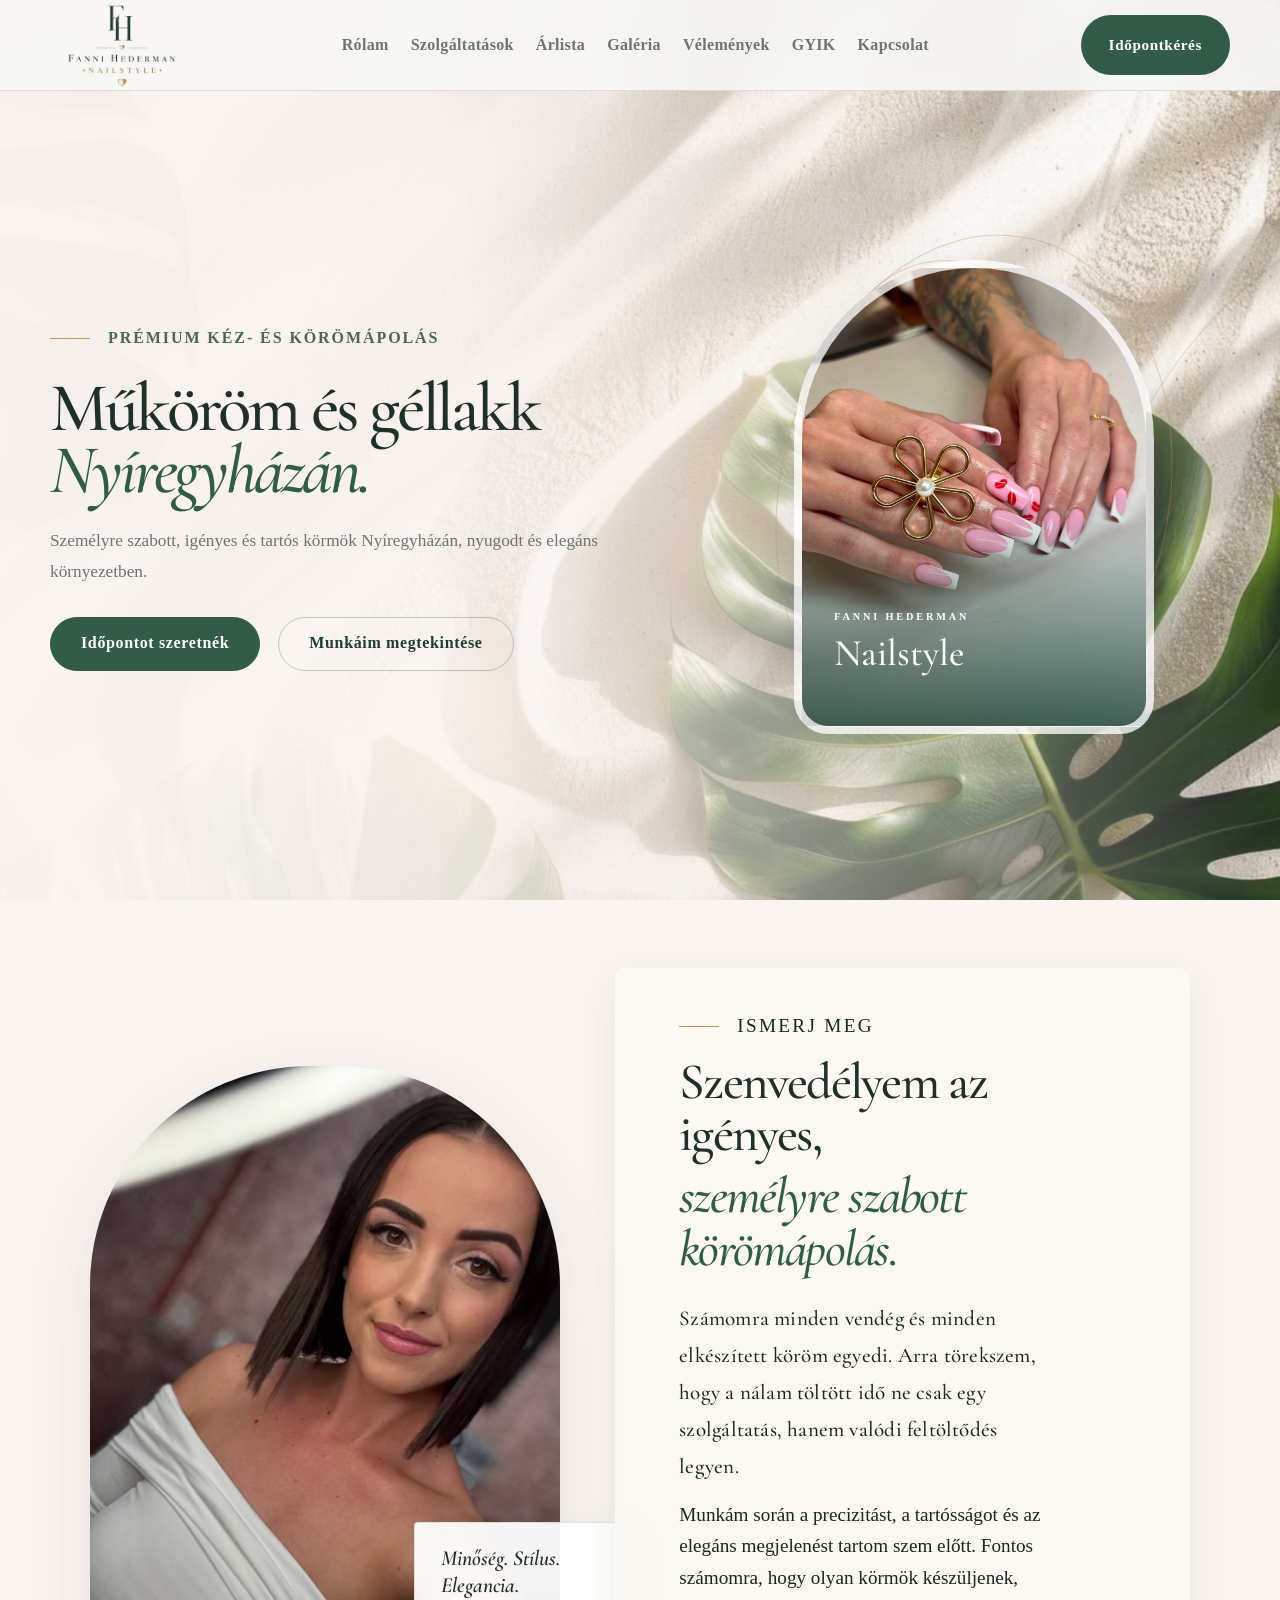
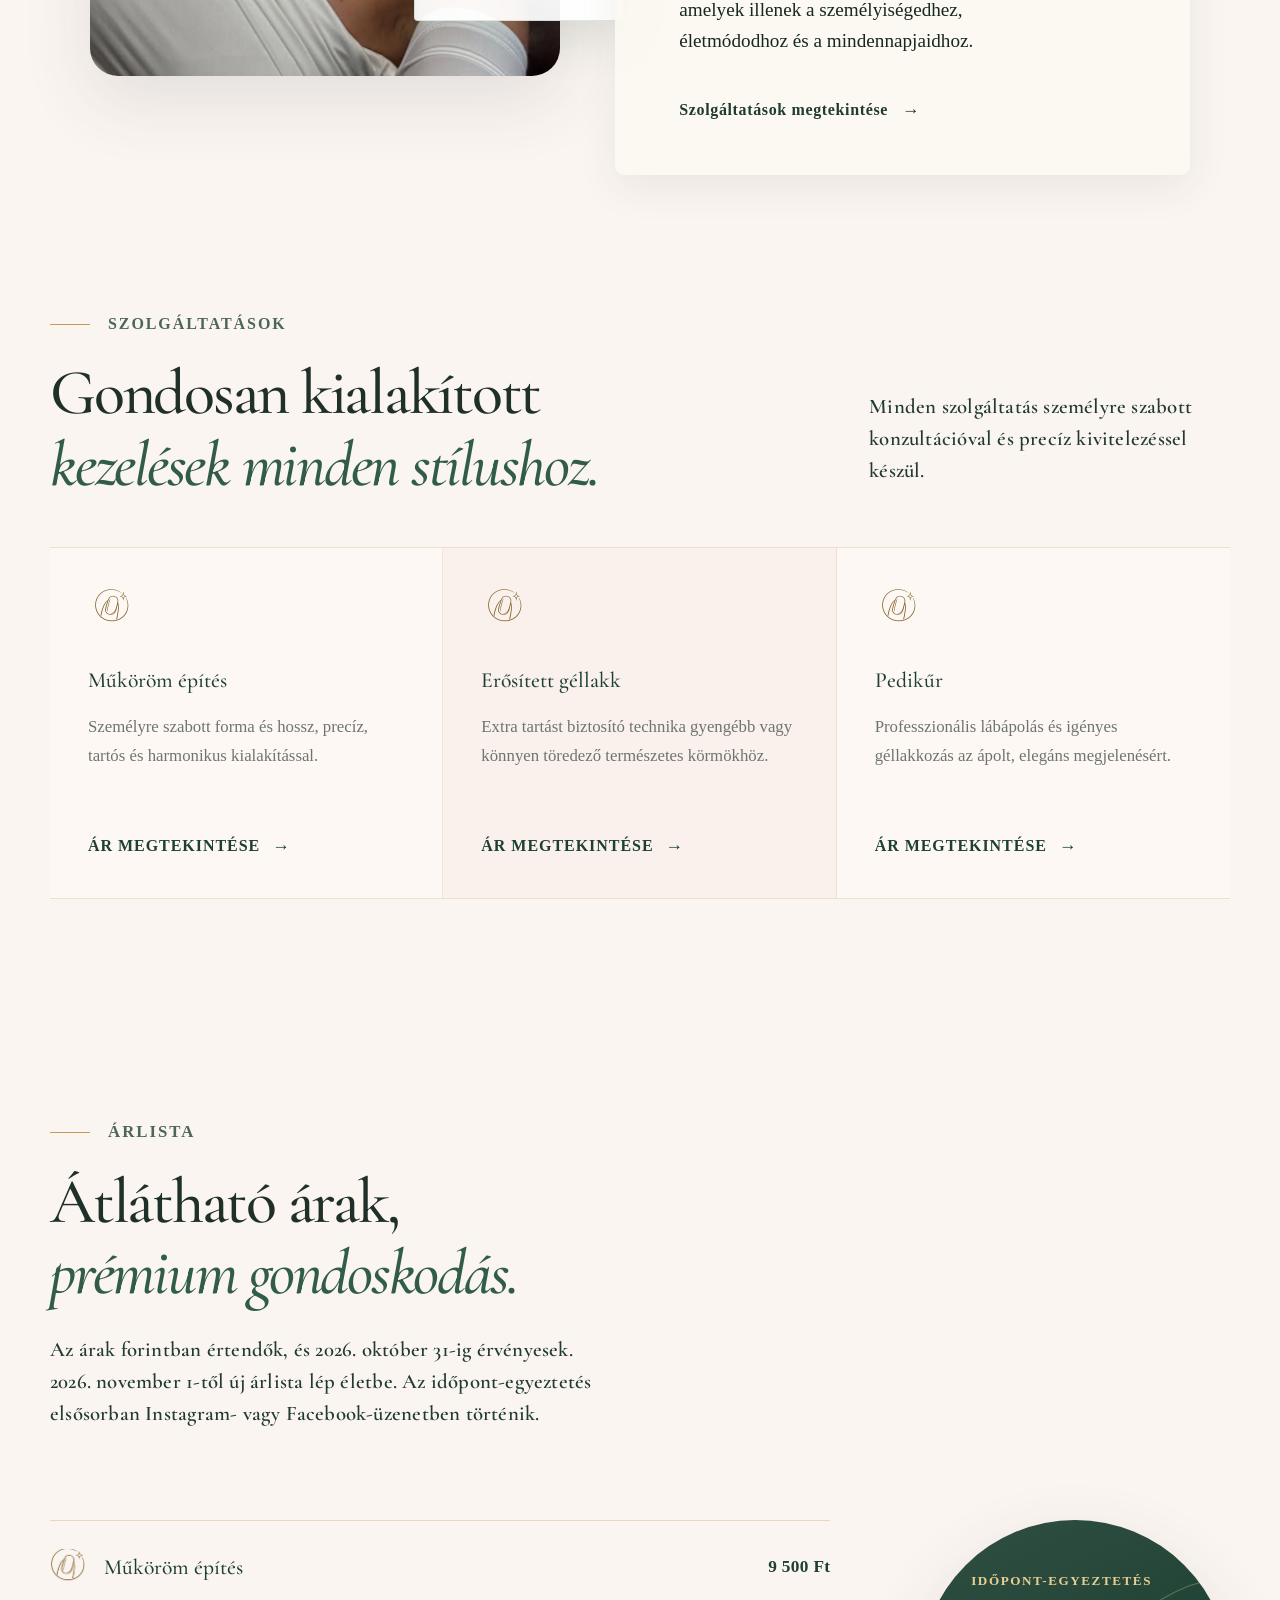
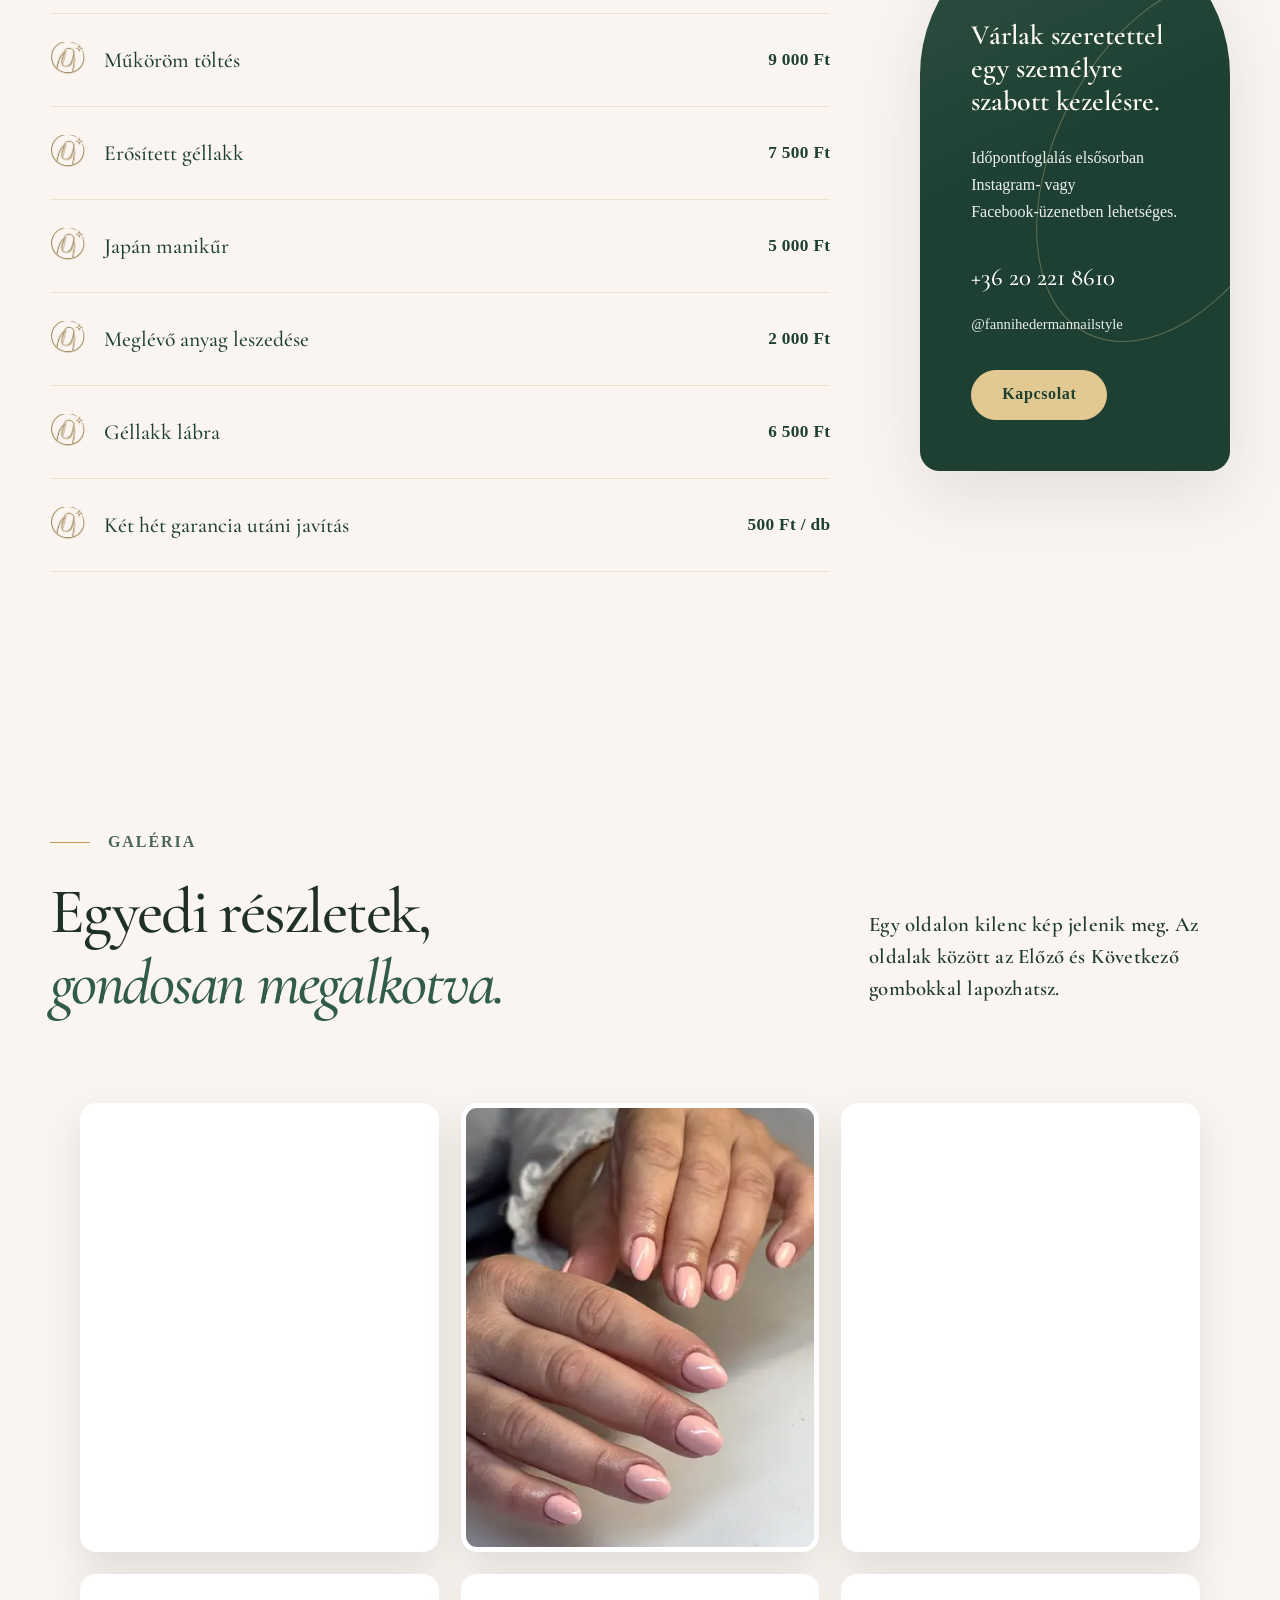
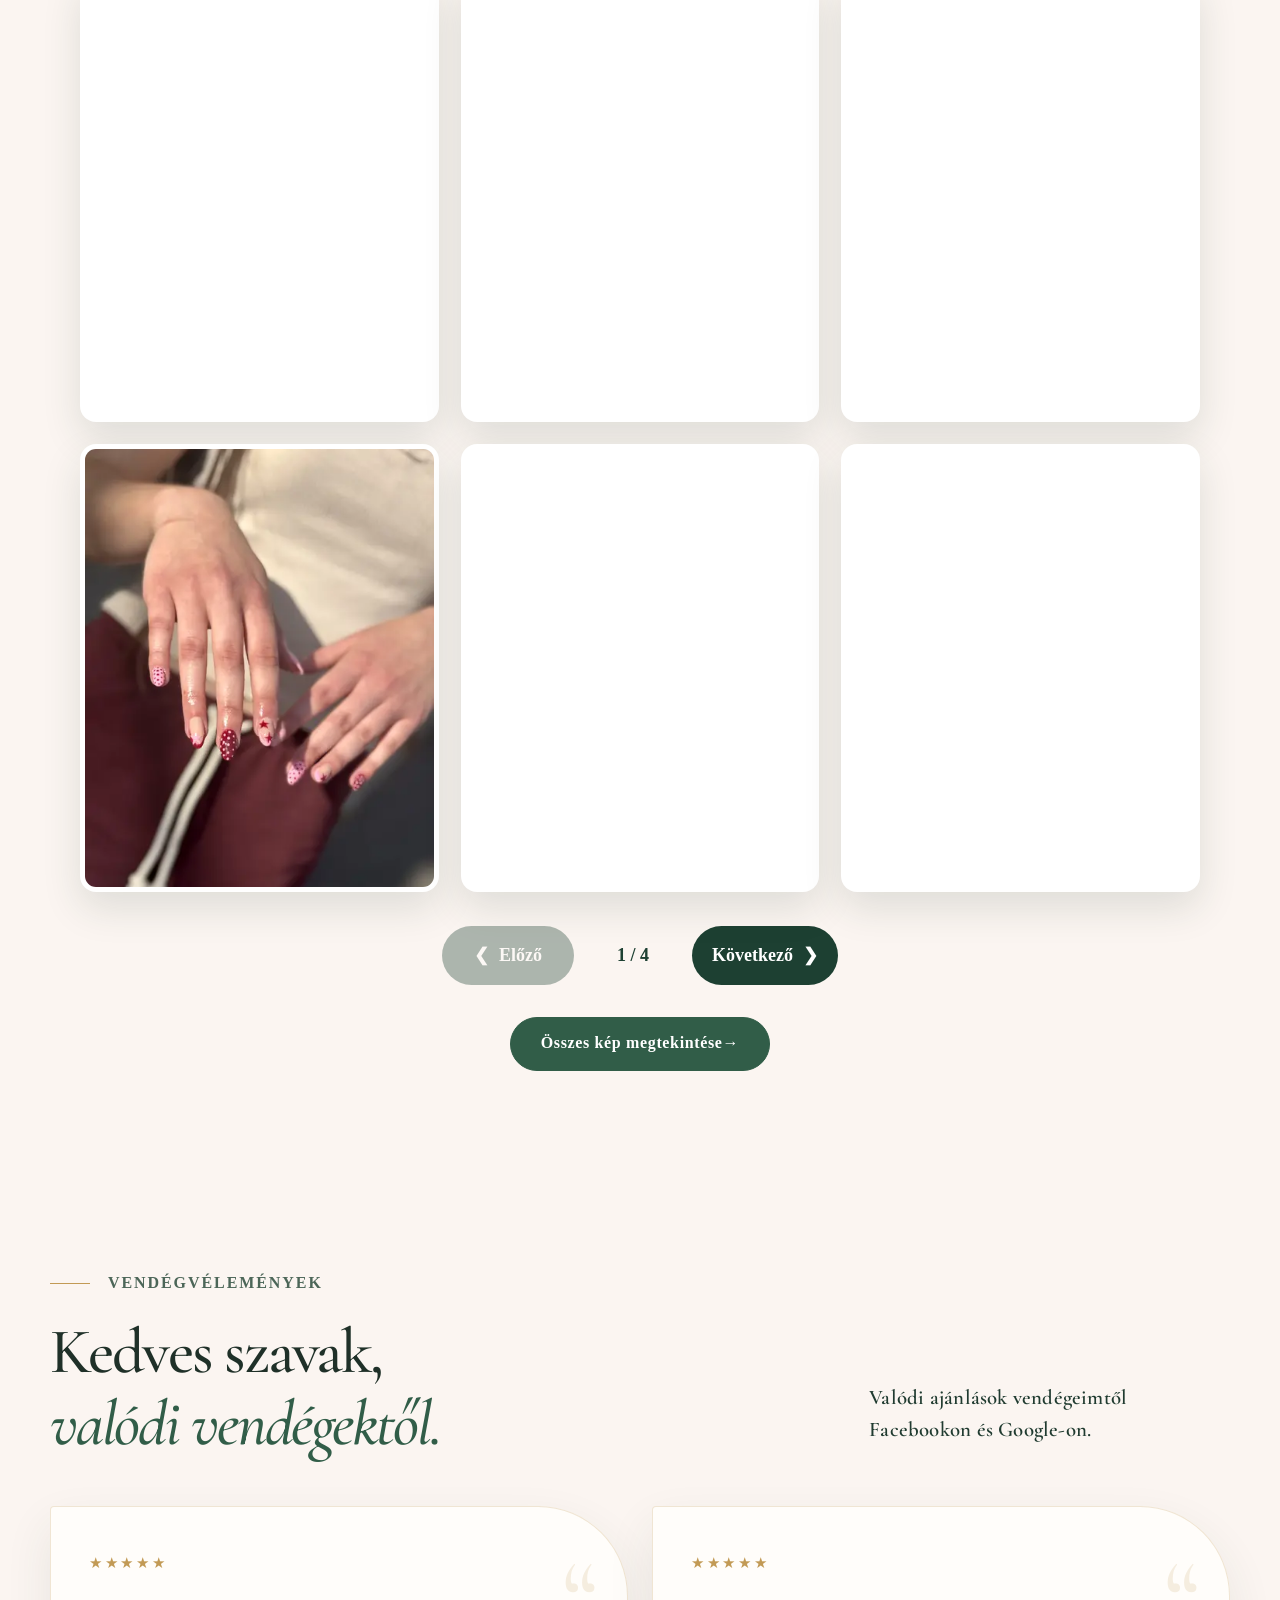
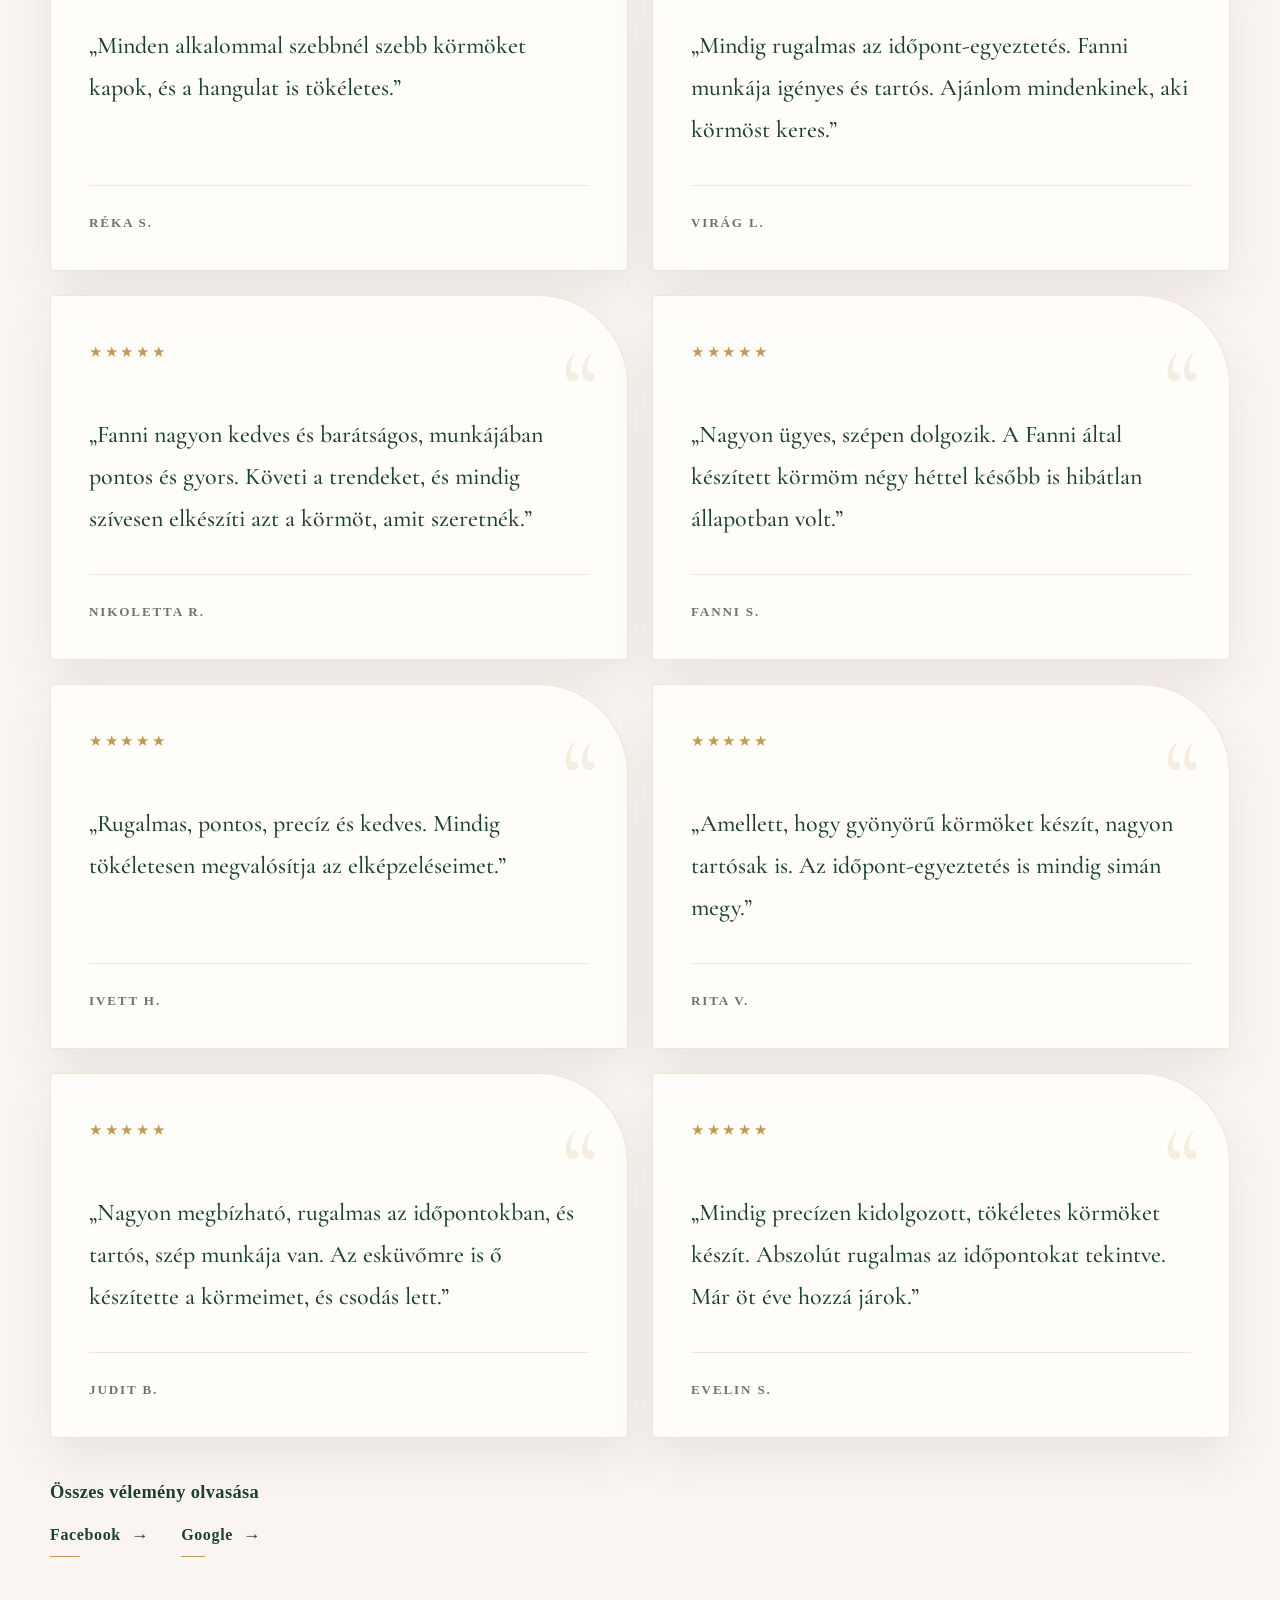
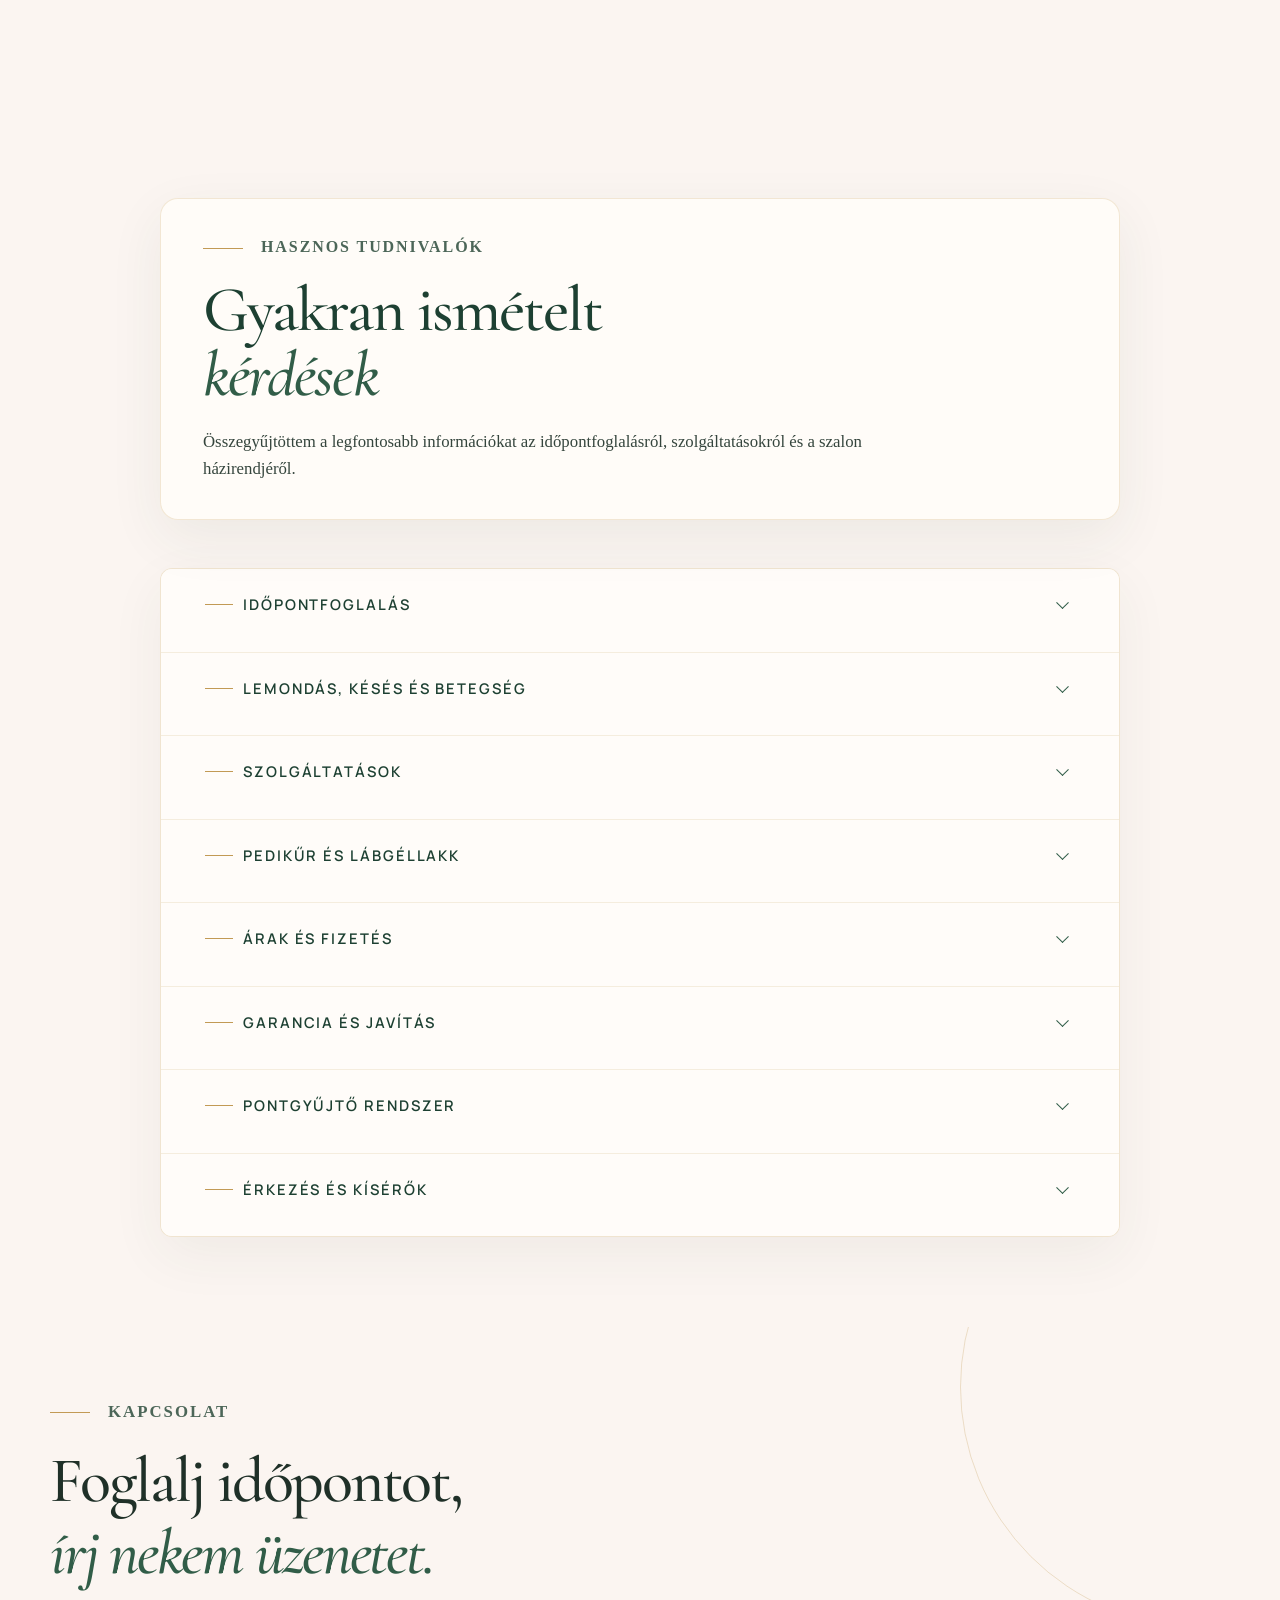
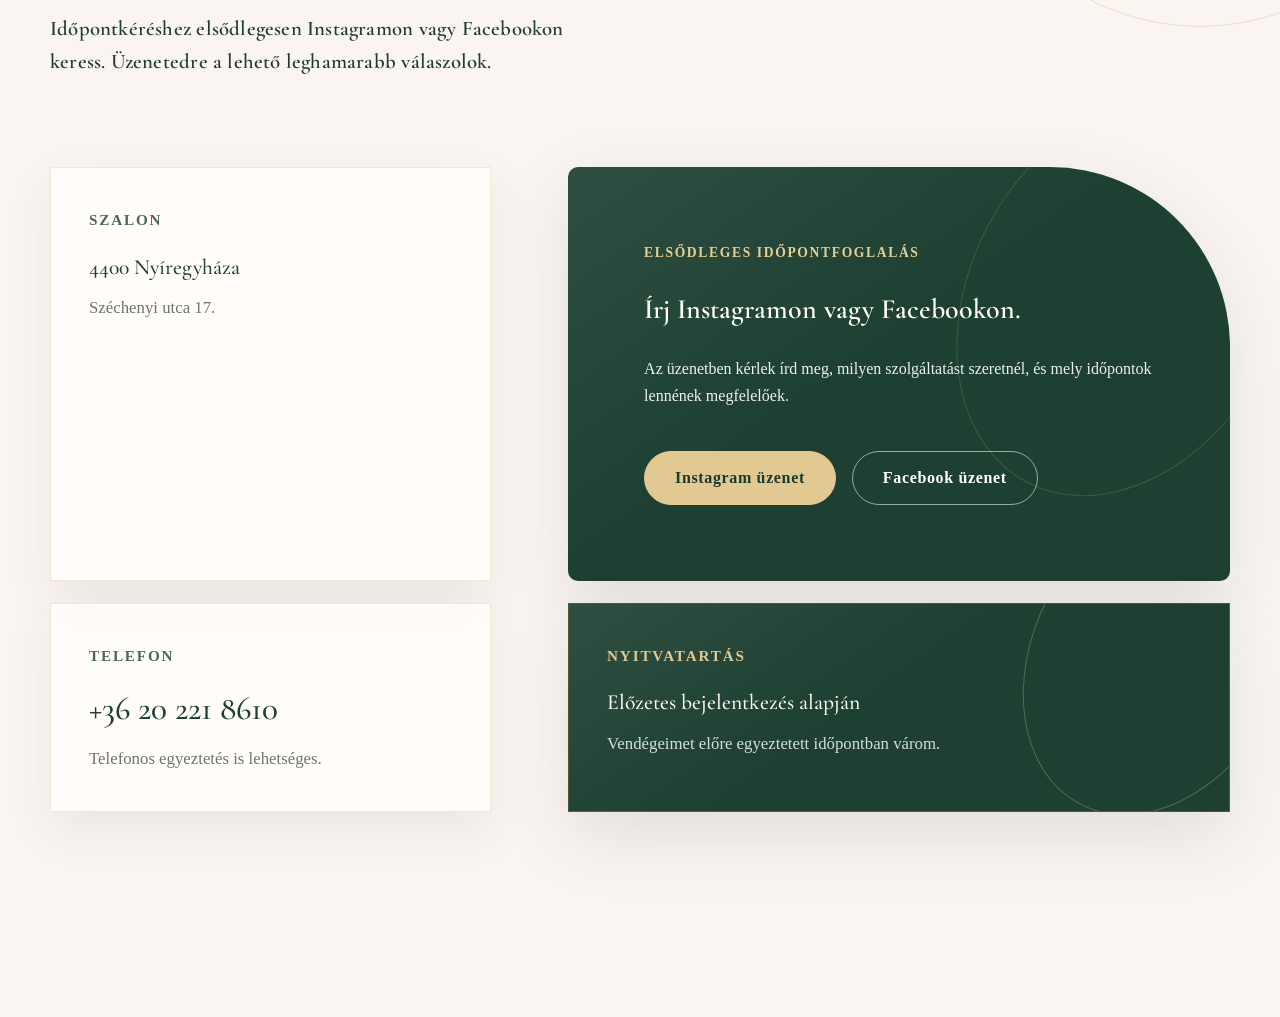
==== index.html @ bd71de82 "Főoldali cím és SEO szöveg frissítése" ====
<!DOCTYPE html>
<html lang="hu">

<head>
    <meta charset="UTF-8">

    <link rel="stylesheet" href="style.css">

    <!-- Google tag (gtag.js) -->
    <script async src="https://www.googletagmanager.com/gtag/js?id=AW-18316310927"></script>
    <script>
      window.dataLayer = window.dataLayer || [];
      function gtag(){dataLayer.push(arguments);}
      gtag('js', new Date());

      gtag('config', 'AW-18316310927');
    </script>

    <!-- Google Ads kapcsolatfelvétel konverzió -->
    <script>
      function gtag_report_conversion(url) {
        var callback = function () {
          if (typeof(url) != 'undefined') {
            window.location = url;
          }
        };

        gtag('event', 'conversion', {
          'send_to': 'AW-18316310927/gmHXCOrng-gcEI_z8p1E',
          'event_callback': callback
        });

        return false;
      }
    </script>

    <meta
        name="referrer"
        content="strict-origin-when-cross-origin"
    >

    <meta
        name="viewport"
        content="width=device-width, initial-scale=1.0"
    >

    <meta
        name="description"
        content="Fanni Hederman Nailstyle – prémium kéz- és körömápolás Nyíregyházán. Műköröm, géllakk, manikűr és pedikűr."
    >

    <title>Fanni Hederman Nailstyle</title>

    <!-- Facebook-, Messenger- és Instagram-előnézet -->

    <meta property="og:type" content="website">
    <meta property="og:locale" content="hu_HU">
    <meta property="og:site_name" content="Fanni Hederman Nailstyle">

    <meta
        property="og:title"
        content="Fanni Hederman Nailstyle"
    >

    <meta
        property="og:description"
        content="Prémium kéz- és körömápolás Nyíregyházán. Műköröm, géllakk, manikűr és pedikűr."
    >

    <meta
        property="og:url"
        content="https://fannihedermannailstyle.github.io/fannihedermannailstyle/"
    >

<meta property="og:image" content="https://fannihedermannailstyle.github.io/fannihedermannailstyle/images/social-logo.png?v=1">
<meta property="og:image:secure_url" content="https://fannihedermannailstyle.github.io/fannihedermannailstyle/images/social-logo.png?v=1">
<meta property="og:image:type" content="image/png">
<meta property="og:image:alt" content="Fanni Hederman Nailstyle logó">


    <!-- Ikonok -->

    <link
        rel="icon"
        href="./favicon.ico?v=2"
        sizes="any"
    >

    <link
        rel="icon"
        type="image/png"
        sizes="32x32"
        href="./favicon-32x32.png?v=2"
    >

    <link
        rel="icon"
        type="image/png"
        sizes="16x16"
        href="./favicon-16x16.png?v=2"
    >

    <link
        rel="apple-touch-icon"
        sizes="180x180"
        href="./apple-touch-icon.png?v=2"
    >

    <link rel="stylesheet" href="style.css">

</head>
    
<!-- Google tag (gtag.js) -->
<script async src="https://www.googletagmanager.com/gtag/js?id=AW-18316310927"></script>
<script>
  window.dataLayer = window.dataLayer || [];
  function gtag(){dataLayer.push(arguments);}
  gtag('js', new Date());

  gtag('config', 'AW-18316310927');
</script>


<body>

    <!-- Fejléc -->

    <header class="site-header">
        <div class="header-container">

            <a
    class="logo"
    href="#"
    aria-label="Fanni Hederman Nailstyle főoldal"
>
    <img
    class="site-logo-image"
    src="./images/logo.webp?v=2"
    alt="Fanni Hederman Nailstyle"
>
</a>

            <nav
                class="main-navigation"
                aria-label="Fő navigáció"
            >
                <a href="#rolam">Rólam</a>
                <a href="#szolgaltatasok">Szolgáltatások</a>
                <a href="#arlista">Árlista</a>
                <a href="#galeria">Galéria</a>
                <a href="#velemenyek">Vélemények</a>
                <a href="#gyik">GYIK</a>
                <a href="#kapcsolat">Kapcsolat</a>
            </nav>

            <a
                class="header-button"
                href="#kapcsolat"
            >
                Időpontkérés
            </a>

            <button
                class="menu-button"
                type="button"
                aria-label="Navigáció megnyitása"
                aria-expanded="false"
            >
                <span></span>
                <span></span>
                <span></span>
            </button>

        </div>
    </header>

    <main>

        <!-- Nyitó szakasz -->

        <section class="hero">
            <div class="hero-container">

                <div class="hero-content">

                    <p class="hero-eyebrow">
                        Prémium kéz- és körömápolás
                    </p>

                    <h1>
    Műköröm és géllakk
    <span>Nyíregyházán.</span>
</h1>

                    <p class="hero-description">
    Személyre szabott, igényes és tartós körmök Nyíregyházán,
    nyugodt és elegáns környezetben.
</p>

                    <div class="hero-actions">

                        <a
                            class="primary-button"
                            href="#kapcsolat"
                        >
                            Időpontot szeretnék
                        </a>

                        <a
                            class="secondary-button"
                            href="#galeria"
                        >
                            Munkáim megtekintése
                        </a>

                    </div>
                </div>

                <div
                    class="hero-visual"
                    aria-hidden="true"
                >
                    <div class="hero-image-placeholder">
                        <span>Fanni Hederman</span>
                        <strong>Nailstyle</strong>
                    </div>
                </div>

            </div>
        </section>

        <!-- Rólam -->

        <section
            class="about-section"
            id="rolam"
        >
            <div class="about-container">

                <div class="about-visual">

                    <div class="about-image-placeholder">

                        <img
                            class="about-photo"
                            src="./images/fanni-portrait.jpg"
                            alt="Fanni Hederman körömstylist"
                            loading="lazy"
                            decoding="async"
                        >

                    </div>

                    <p class="about-signature">
                        Minőség. Stílus. Elegancia.
                    </p>

                </div>

                <div class="about-content">

                    <p class="section-eyebrow">
                        Ismerj meg
                    </p>

                    <h2>
                        Szenvedélyem az igényes,
                        <span>személyre szabott körömápolás.</span>
                    </h2>

                    <p class="about-lead">
                        Számomra minden vendég és minden elkészített köröm
                        egyedi. Arra törekszem, hogy a nálam töltött idő ne
                        csak egy szolgáltatás, hanem valódi feltöltődés legyen.
                    </p>

                    <p>
                        Munkám során a precizitást, a tartósságot és az elegáns
                        megjelenést tartom szem előtt. Fontos számomra, hogy
                        olyan körmök készüljenek, amelyek illenek a
                        személyiségedhez, életmódodhoz és a mindennapjaidhoz.
                    </p>

                    <a
                        class="text-link"
                        href="#szolgaltatasok"
                    >
                        Szolgáltatások megtekintése
                        <span aria-hidden="true">→</span>
                    </a>

                </div>

            </div>
        </section>

        <!-- Szolgáltatások -->

        <section
            class="services-section"
            id="szolgaltatasok"
        >
            <div class="services-container">

                <div class="services-heading">

                    <div>

                        <p class="section-eyebrow">
                            Szolgáltatások
                        </p>

                        <h2>
                            Gondosan kialakított
                            <span>kezelések minden stílushoz.</span>
                        </h2>

                    </div>

                    <p>
                        Minden szolgáltatás személyre szabott konzultációval
                        és precíz kivitelezéssel készül.
                    </p>

                </div>

                <div class="services-grid">

                    <article class="service-card">

                        <span class="service-number">01</span>

                        <h3>Műköröm építés</h3>

                        <p>
                            Személyre szabott forma és hossz, precíz,
                            tartós és harmonikus kialakítással.
                        </p>

                        <a href="#arlista">
                            Ár megtekintése
                            <span aria-hidden="true">→</span>
                        </a>

                    </article>

                    <article class="service-card">

                        <span class="service-number">02</span>

                        <h3>Erősített géllakk</h3>

                        <p>
                            Extra tartást biztosító technika gyengébb vagy
                            könnyen töredező természetes körmökhöz.
                        </p>

                        <a href="#arlista">
                            Ár megtekintése
                            <span aria-hidden="true">→</span>
                        </a>

                    </article>

                    <article class="service-card">

                        <span class="service-number">03</span>

                        <h3>Pedikűr</h3>

                        <p>
                            Professzionális lábápolás és igényes géllakkozás
                            az ápolt, elegáns megjelenésért.
                        </p>

                        <a href="#arlista">
                            Ár megtekintése
                            <span aria-hidden="true">→</span>
                        </a>

                    </article>

                </div>

            </div>
        </section>

        <!-- Árlista -->

        <section
            class="price-section"
            id="arlista"
        >
            <div class="price-container">

                <div class="price-heading">

                    <p class="section-eyebrow">
                        Árlista
                    </p>

                    <h2>
                        Átlátható árak,
                        <span>prémium gondoskodás.</span>
                    </h2>

                    <p>
    Az árak forintban értendők, és 2026. október 31-ig érvényesek.
    2026. november 1-től új árlista lép életbe.
    Az időpont-egyeztetés elsősorban Instagram- vagy Facebook-üzenetben történik.
</p>

                </div>

                <div class="price-layout">

                    <div class="price-list">

    <div class="price-item">
        <div>
            <span>01</span>
            <h3>Műköröm építés</h3>
        </div>
        <strong>9 500 Ft</strong>
    </div>

    <div class="price-item">
        <div>
            <span>02</span>
            <h3>Műköröm töltés</h3>
        </div>
        <strong>9 000 Ft</strong>
    </div>

    <div class="price-item">
        <div>
            <span>03</span>
            <h3>Erősített géllakk</h3>
        </div>
        <strong>7 500 Ft</strong>
    </div>

    <div class="price-item">
        <div>
            <span>04</span>
            <h3>Japán manikűr</h3>
        </div>
        <strong>5 000 Ft</strong>
    </div>

    <div class="price-item">
        <div>
            <span>05</span>
            <h3>Meglévő anyag leszedése</h3>
        </div>
        <strong>2 000 Ft</strong>
    </div>

    <div class="price-item">
        <div>
            <span>06</span>
            <h3>Géllakk lábra</h3>
        </div>
        <strong>6 500 Ft</strong>
    </div>

    <div class="price-item">
        <div>
            <span>07</span>
            <h3>Két hét garancia utáni javítás</h3>
        </div>
        <strong>500 Ft / db</strong>
    </div>

</div>

                    <aside class="booking-card">

                        <p class="booking-card-label">
                            Időpont-egyeztetés
                        </p>

                        <h3>
                            Várlak szeretettel egy személyre szabott
                            kezelésre.
                        </h3>

                        <p>
                            Időpontfoglalás elsősorban Instagram- vagy
                            Facebook-üzenetben lehetséges.
                        </p>

                        <a
                            class="booking-phone"
                            href="tel:+36202218610"
                        >
                            +36 20 221 8610
                        </a>

                        <p class="booking-social">
                            @fannihedermannailstyle
                        </p>

                        <a
                            class="primary-button"
                            href="#kapcsolat"
                        >
                            Kapcsolat
                        </a>

                    </aside>

                </div>

            </div>
        </section>

        <!-- Galéria -->

        <section
            class="gallery-section"
            id="galeria"
        >
            <div class="gallery-container">

                <div class="gallery-heading">

                    <div>
                        <p class="section-eyebrow">
                            Galéria
                        </p>

                        <h2>
                            Egyedi részletek,
                            <span>gondosan megalkotva.</span>
                        </h2>
                    </div>

                    <p>
                        Egy oldalon kilenc kép jelenik meg.
                        Az oldalak között az Előző és Következő gombokkal lapozhatsz.
                    </p>

                </div>

                <div
                    class="home-gallery-grid"
                    id="home-gallery-grid"
                    aria-live="polite"
                ></div>

                <div
                    class="home-gallery-pagination"
                    aria-label="Galéria lapozása"
                >
                    <button
                        class="gallery-page-button"
                        id="home-gallery-prev"
                        type="button"
                        aria-label="Előző galériaoldal"
                    >
                        &#10094;
                        <span>Előző</span>
                    </button>

                    <span
                        class="gallery-page-status"
                        id="home-gallery-page-status"
                    >
                        1 / 1
                    </span>

                    <button
                        class="gallery-page-button"
                        id="home-gallery-next"
                        type="button"
                        aria-label="Következő galériaoldal"
                    >
                        <span>Következő</span>
                        &#10095;
                    </button>
                </div>

                <div class="gallery-more-wrap">
                    <a
                        class="primary-button"
                        href="./galeria.html"
                    >
                        Összes kép megtekintése
                        <span aria-hidden="true">→</span>
                    </a>
                </div>

            </div>
        </section>

        <!-- Vendégvélemények -->

        <section
            class="reviews-section"
            id="velemenyek"
        >
            <div class="reviews-container">

                <div class="reviews-heading">

                    <div>

                        <p class="section-eyebrow">
                            Vendégvélemények
                        </p>

                        <h2>
                            Kedves szavak,
                            <span>valódi vendégektől.</span>
                        </h2>

                    </div>

                    <p>
                        Valódi ajánlások vendégeimtől Facebookon és Google-on.
                    </p>

                </div>

                <div class="reviews-grid">

                    <article class="review-card">

                        <div
                            class="review-stars"
                            aria-label="5 csillagos értékelés"
                        >
                            ★★★★★
                        </div>

                        <blockquote>
                            „Minden alkalommal szebbnél szebb körmöket kapok,
                            és a hangulat is tökéletes.”
                        </blockquote>

                        <p class="review-author">
                            Réka S.
                        </p>

                    </article>

                    <article class="review-card">

                        <div
                            class="review-stars"
                            aria-label="5 csillagos értékelés"
                        >
                            ★★★★★
                        </div>

                        <blockquote>
                            „Mindig rugalmas az időpont-egyeztetés. Fanni
                            munkája igényes és tartós. Ajánlom mindenkinek,
                            aki körmöst keres.”
                        </blockquote>

                        <p class="review-author">
                            Virág L.
                        </p>

                    </article>

                    <article class="review-card">

                        <div
                            class="review-stars"
                            aria-label="5 csillagos értékelés"
                        >
                            ★★★★★
                        </div>

                        <blockquote>
                            „Fanni nagyon kedves és barátságos, munkájában
                            pontos és gyors. Követi a trendeket, és mindig
                            szívesen elkészíti azt a körmöt, amit szeretnék.”
                        </blockquote>

                        <p class="review-author">
                            Nikoletta R.
                        </p>

                    </article>

                    <article class="review-card">

                        <div
                            class="review-stars"
                            aria-label="5 csillagos értékelés"
                        >
                            ★★★★★
                        </div>

                        <blockquote>
                            „Nagyon ügyes, szépen dolgozik. A Fanni által
                            készített körmöm négy héttel később is hibátlan
                            állapotban volt.”
                        </blockquote>

                        <p class="review-author">
                            Fanni S.
                        </p>

                    </article>

                    <article class="review-card">

                        <div
                            class="review-stars"
                            aria-label="5 csillagos értékelés"
                        >
                            ★★★★★
                        </div>

                        <blockquote>
                            „Rugalmas, pontos, precíz és kedves. Mindig
                            tökéletesen megvalósítja az elképzeléseimet.”
                        </blockquote>

                        <p class="review-author">
                            Ivett H.
                        </p>

                    </article>

                    <article class="review-card">

                        <div
                            class="review-stars"
                            aria-label="5 csillagos értékelés"
                        >
                            ★★★★★
                        </div>

                        <blockquote>
                            „Amellett, hogy gyönyörű körmöket készít, nagyon
                            tartósak is. Az időpont-egyeztetés is mindig
                            simán megy.”
                        </blockquote>

                        <p class="review-author">
                            Rita V.
                        </p>

                    </article>

                    <article class="review-card">

                        <div
                            class="review-stars"
                            aria-label="5 csillagos értékelés"
                        >
                            ★★★★★
                        </div>

                        <blockquote>
                            „Nagyon megbízható, rugalmas az időpontokban, és
                            tartós, szép munkája van. Az esküvőmre is ő
                            készítette a körmeimet, és csodás lett.”
                        </blockquote>

                        <p class="review-author">
                            Judit B.
                        </p>

                    </article>

                    <article class="review-card">

                        <div
                            class="review-stars"
                            aria-label="5 csillagos értékelés"
                        >
                            ★★★★★
                        </div>

                        <blockquote>
                            „Mindig precízen kidolgozott, tökéletes körmöket
                            készít. Abszolút rugalmas az időpontokat tekintve.
                            Már öt éve hozzá járok.”
                        </blockquote>

                        <p class="review-author">
                            Evelin S.
                        </p>

                    </article>

                </div>

                <div class="reviews-all">
  <p class="reviews-all-title">Összes vélemény olvasása</p>

  <div class="reviews-all-links">
    <a
      class="reviews-link"
      href="https://www.facebook.com/profile.php?id=61552334764515&sk=reviews"
      target="_blank"
      rel="noopener noreferrer"
    >
      Facebook
      <span aria-hidden="true">→</span>
    </a>

    <a
      class="reviews-link"
      href="https://www.google.com/search?q=fannihederman+nailstyle"
      target="_blank"
      rel="noopener noreferrer"
    >
      Google
      <span aria-hidden="true">→</span>
    </a>
  </div>
</div>


</div>
        </section>
<!-- GYIK -->
<section class="faq-section" id="gyik">
    <div class="faq-container">

        <div class="faq-heading">
            <p class="section-eyebrow">Hasznos tudnivalók</p>

            <h2>
                Gyakran ismételt
                <span>kérdések</span>
            </h2>

            <p>
                Összegyűjtöttem a legfontosabb információkat az
                időpontfoglalásról, szolgáltatásokról és a szalon
                házirendjéről.
            </p>
        </div>

        <div class="faq-list">

            <!-- IDŐPONTFOGLALÁS -->
            <details class="faq-group">
                <summary class="faq-category">
                    Időpontfoglalás
                </summary>

                <div class="faq-group-content">

                    <details class="faq-item">
                        <summary>Hogyan tudok időpontot foglalni?</summary>
                        <div class="faq-answer">
                            <p>
                                Időpontot privát üzenetben, telefonon vagy személyesen
                                tudsz egyeztetni. A gyorsabb egyeztetés érdekében írd
                                meg, milyen szolgáltatást szeretnél, illetve mely
                                időpontok lennének megfelelőek számodra.
                            </p>
                        </div>
                    </details>

                    <details class="faq-item">
                        <summary>Mennyivel előre érdemes időpontot foglalni?</summary>
                        <div class="faq-answer">
                            <p>
                                Ha konkrét napra vagy egy esemény előtt szeretnél
                                érkezni, érdemes minél hamarabb időpontot egyeztetni,
                                hogy nagyobb eséllyel találjunk megfelelő szabad
                                időpontot.
                            </p>
                        </div>
                    </details>

                    <details class="faq-item">
                        <summary>Lehet módosítani a már lefoglalt időpontomon?</summary>
                        <div class="faq-answer">
                            <p>
                                Igen. Ha közbejön valami, kérlek, jelezd minél hamarabb.
                                Rugalmas vagyok, és amennyiben a szabad időpontok
                                lehetővé teszik, igyekszünk közösen másik megfelelő
                                időpontot találni.
                            </p>
                        </div>
                    </details>

                </div>
            </details>


            <!-- LEMONDÁS -->
            <details class="faq-group">
                <summary class="faq-category">
                    Lemondás, késés és betegség
                </summary>

                <div class="faq-group-content">

                    <details class="faq-item">
                        <summary>Mi történik, ha le kell mondanom az időpontomat?</summary>
                        <div class="faq-answer">
                            <p>
                                Az időpont legalább <strong>24 órával korábban
                                díjmentesen</strong> lemondható.
                            </p>

                            <p>
                                24 órán belüli lemondás esetén az elmaradt szolgáltatás
                                <strong>50%-ának megtérítése szükséges</strong>.
                            </p>

                            <p>
                                Az időpont előtti 3 órán belüli lemondás esetén a
                                szolgáltatás <strong>100%-ának megtérítése szükséges</strong>
                                az új időpont foglalásához.
                            </p>
                        </div>
                    </details>

                    <details class="faq-item">
                        <summary>Mi történik, ha nem jelenek meg az időpontomon?</summary>
                        <div class="faq-answer">
                            <p>
                                Ha nem jelensz meg a megbeszélt időpontban, és ezt
                                előre nem jelzed, új időpontot az elmaradt szolgáltatás
                                <strong>100%-ának megtérítése után</strong> tudsz foglalni.
                            </p>
                        </div>
                    </details>

                    <details class="faq-item">
                        <summary>Mi történik, ha kések?</summary>
                        <div class="faq-answer">
                            <p>
                                Kérlek, érkezz pontosan. Ha látod, hogy késni fogsz,
                                jelezd előre.
                            </p>

                            <p>
                                Amennyiben a késés meghaladja a <strong>10 percet</strong>,
                                és ezt előre nem jelzed, előfordulhat, hogy a szolgáltatást
                                már nem tudom elvégezni. Ebben az esetben az időpont
                                <strong>100%-ban fizetendő</strong>.
                            </p>
                        </div>
                    </details>

                    <details class="faq-item">
                        <summary>Mit tegyek, ha beteg vagyok?</summary>
                        <div class="faq-answer">
                            <p>
                                Betegség esetén kérlek, jelezd előre, és egyeztessünk
                                új időpontot.
                            </p>

                            <p>
                                Amennyiben betegen érkezel, a kezelést sajnos nem áll
                                módomban elvégezni. Új időpont ebben az esetben az
                                eredeti szolgáltatás <strong>100%-ának megtérítése után</strong>
                                foglalható.
                            </p>
                        </div>
                    </details>

                </div>
            </details>


            <!-- SZOLGÁLTATÁSOK -->
            <details class="faq-group">
                <summary class="faq-category">
                    Szolgáltatások
                </summary>

                <div class="faq-group-content">

                    <details class="faq-item">
                        <summary>Hozhatok saját körömötletet vagy referenciafotót?</summary>
                        <div class="faq-answer">
                            <p>
                                Természetesen! Ha van konkrét elképzelésed, nyugodtan
                                küldj referenciafotót már az időpontfoglaláskor.
                                A referenciafotó inspirációként szolgál, a végeredmény
                                a saját körmöd adottságaitól függően eltérhet.
                            </p>
                        </div>
                    </details>

                    <details class="faq-item">
                        <summary>Mi történik, ha nem tudom, milyen körmöt szeretnék?</summary>
                        <div class="faq-answer">
                            <p>
                                Semmi probléma. Ha még nincs konkrét elképzelésed,
                                közösen is kiválaszthatjuk a számodra megfelelő színt,
                                formát és díszítést.
                            </p>
                        </div>
                    </details>

                    <details class="faq-item">
                        <summary>Vállalsz más körmös által készített szett töltését?</summary>
                        <div class="faq-answer">
                            <p>
                                Más szakember által készített szett töltését nem
                                vállalom. A meglévő anyagot először el kell távolítani,
                                ezt követően pedig <strong>új szettet építünk</strong>.
                            </p>
                        </div>
                    </details>

                    <details class="faq-item">
                        <summary>Drágább a hosszabb köröm?</summary>
                        <div class="faq-answer">
                            <p>
                                Nem. <strong>A köröm mérete nem befolyásolja az árat</strong>,
                                így a hosszabb körömért sem számítok fel külön felárat.
                            </p>
                        </div>
                    </details>

                    <details class="faq-item">
                        <summary>Kell külön fizetni a díszítésért?</summary>
                        <div class="faq-answer">
                            <p>
                                Nem. <strong>A díszítésekért sem számítok fel külön
                                költséget</strong>.
                            </p>
                        </div>
                    </details>

                </div>
            </details>


            <!-- PEDIKŰR -->
            <details class="faq-group">
                <summary class="faq-category">
                    Pedikűr és lábgéllakk
                </summary>

                <div class="faq-group-content">

                    <details class="faq-item">
                        <summary>Milyen pedikűr szolgáltatás érhető el?</summary>
                        <div class="faq-answer">
                            <p>
                                <strong>2026. május 1-jétől</strong> a székes pedikűr
                                kivezetésre kerül a szolgáltatásaim közül, ezt követően
                                kizárólag <strong>lábgéllakkozás</strong> érhető el.
                            </p>
                        </div>
                    </details>

                    <details class="faq-item">
                        <summary>Körömgomba esetén igénybe vehetek pedikűrt?</summary>
                        <div class="faq-answer">
                            <p>
                                Nem. Körömgomba esetén pedikűr szolgáltatást sajnos
                                nem tudok elvégezni.
                            </p>
                        </div>
                    </details>

                </div>
            </details>


            <!-- ÁRAK -->
            <details class="faq-group">
                <summary class="faq-category">
                    Árak és fizetés
                </summary>

                <div class="faq-group-content">

                    <details class="faq-item">
                        <summary>Hol találom az aktuális árakat?</summary>
                        <div class="faq-answer">
                            <p>
                                Az aktuális szolgáltatásokat és árakat az
                                <a href="#arlista">árlistában</a> találod.
                            </p>
                        </div>
                    </details>

                    <details class="faq-item">
                        <summary>Milyen fizetési lehetőségek vannak?</summary>
                        <div class="faq-answer">
                            <p>
                                A szalonban jelenleg <strong>kizárólag készpénzes
                                fizetésre</strong> van lehetőség. Kérlek, ennek
                                megfelelően készülj az időpontodra.
                            </p>
                        </div>
                    </details>

                </div>
            </details>


            <!-- GARANCIA -->
            <details class="faq-group">
                <summary class="faq-category">
                    Garancia és javítás
                </summary>

                <div class="faq-group-content">

                    <details class="faq-item">
                        <summary>Van garancia az elkészült munkára?</summary>
                        <div class="faq-answer">
                            <p>
                                Igen. Az elkészített munkára <strong>2 hét garanciát
                                vállalok</strong>. Ha ezen időszakon belül problémát
                                tapasztalsz, kérlek, jelezd minél hamarabb, lehetőség
                                szerint fotóval együtt.
                            </p>
                        </div>
                    </details>

                </div>
            </details>


            <!-- PONTGYŰJTÉS -->
            <details class="faq-group">
                <summary class="faq-category">
                    Pontgyűjtő rendszer
                </summary>

                <div class="faq-group-content">

                    <details class="faq-item">
                        <summary>Hogyan működik a pontgyűjtés?</summary>
                        <div class="faq-answer">
                            <p>
                                Minden igénybe vett szolgáltatás után
                                <strong>1 pont jár</strong>. 10 pont összegyűjtése után
                                a <strong>11. szolgáltatást 50% kedvezménnyel</strong>
                                veheted igénybe.
                            </p>
                        </div>
                    </details>

                </div>
            </details>


            <!-- ÉRKEZÉS -->
            <details class="faq-group">
                <summary class="faq-category">
                    Érkezés és kísérők
                </summary>

                <div class="faq-group-content">

                    <details class="faq-item">
                        <summary>Hozhatok magammal kísérőt?</summary>
                        <div class="faq-answer">
                            <p>
                                Kérlek, lehetőség szerint egyedül érkezz.
                                Ha mégis kísérővel érkeznél, kérlek, ezt előre jelezd.
                            </p>
                        </div>
                    </details>

                    <details class="faq-item">
                        <summary>Hozhatok magammal gyermeket?</summary>
                        <div class="faq-answer">
                            <p>
                                Sajnos <strong>gyermek nem hozható a szalonba</strong>.
                                A nyugodt és biztonságos munkavégzés érdekében kérlek,
                                gyermek nélkül érkezz az időpontodra.
                            </p>
                        </div>
                    </details>

                    <details class="faq-item">
                        <summary>Hozhatok magammal háziállatot?</summary>
                        <div class="faq-answer">
                            <p>
                                Sajnos <strong>háziállat nem hozható a szalonba</strong>.
                                Kérlek, az időpontodra háziállat nélkül érkezz.
                            </p>
                        </div>
                    </details>

                </div>
            </details>

        </div>
    </div>
</section>

        <!-- Kapcsolat -->

        <section
            class="contact-section"
            id="kapcsolat"
        >
            <div class="contact-container">

                <div class="contact-heading">

                    <p class="section-eyebrow">
                        Kapcsolat
                    </p>

                    <h2>
                        Foglalj időpontot,
                        <span>írj nekem üzenetet.</span>
                    </h2>

                    <p>
                        Időpontkéréshez elsődlegesen Instagramon vagy
                        Facebookon keress. Üzenetedre a lehető leghamarabb
                        válaszolok.
                    </p>

                </div>

                <div class="contact-layout">
<article class="contact-detail contact-salon">

                            <span class="contact-label">
                                Szalon
                            </span>

                            <h3>4400 Nyíregyháza</h3>

                            <p>
                                Széchenyi utca 17.
                            </p>
 <div class="contact-map">
  <iframe
  src="https://www.google.com/maps/embed?pb=!1m18!1m12!1m3!1d2672.1842339824298!2d21.707834976715173!3d47.95216136405085!2m3!1f0!2f0!3f0!3m2!1i1024!2i768!4f13.1!3m3!1m2!1s0x47389f907e31cbc3%3A0xf21c499007c039e4!2sFannihederman%20Nailstyle!5e0!3m2!1shu!2shu!4v1786970599725!5m2!1shu!2shu"
  width="600"
  height="450"
  style="border:0;"
  allowfullscreen=""
  loading="lazy"
  referrerpolicy="strict-origin-when-cross-origin">
</iframe>
</div>

                        </article>

                        <article class="contact-detail contact-phone">

                            <span class="contact-label">
                                Telefon
                            </span>

                            <a href="tel:+36202218610">
                                +36 20 221 8610
                            </a>

                            <p>
                                Telefonos egyeztetés is lehetséges.
                            </p>

                        </article>

                    

                    <aside class="contact-booking">

                        <p class="contact-booking-label">
                            Elsődleges időpontfoglalás
                        </p>

                        <h3>
                            Írj Instagramon vagy Facebookon.
                        </h3>

                        <p>
                            Az üzenetben kérlek írd meg, milyen szolgáltatást
                            szeretnél, és mely időpontok lennének megfelelőek.
                        </p>

                        <div class="contact-actions">

                            <a
    class="primary-button"
    href="https://www.instagram.com/fannihedermannailstyle/"
    target="_blank"
    rel="noopener noreferrer"
    onclick="gtag_report_conversion();"
>
    Instagram üzenet
</a>

                            <a
    class="secondary-button"
    href="https://www.facebook.com/profile.php?id=61552334764515"
    target="_blank"
    rel="noopener noreferrer"
    onclick="gtag_report_conversion();"
>
    Facebook üzenet
</a>

                        </div>

                    </aside>
<article class="contact-detail contact-hours">

    <span class="contact-label">
        Nyitvatartás
    </span>

    <h3>Előzetes bejelentkezés alapján</h3>

    <p>
        Vendégeimet előre egyeztetett időpontban várom.
    </p>

</article>
                </div>

            </div>
        </section>

    </main>

    <script
        src="./script.js?v=9"
        defer
    ></script>

</body>

</html>
---- style.css ----
@import url("https://fonts.googleapis.com/css2?family=Cormorant+Garamond:wght@500;600;700&family=Manrope:wght@400;500;600&display=swap");

:root {
    --color-background: #fbf5f1;
    --color-surface: #fffdfb;

    --color-text: #203b30;
    --color-text-light: #6e756f;

    --color-green: #315d48;
    --color-green-dark: #1d4032;
    --color-green-light: #e4ebe2;

    --color-blush: #f2dfd9;
    --color-blush-light: #faefeb;

    --color-gold: #c29a55;
    --color-gold-light: #e2c891;

    --color-border: rgba(49, 93, 72, 0.15);

    --font-heading: "Cormorant Garamond", Georgia, serif;
    --font-body: "Manrope", Arial, sans-serif;

    --container-width: 1180px;
    --shadow-soft: 0 24px 70px rgba(49, 66, 55, 0.12);
    --transition: 250ms ease;
}


/* Alapbeállítások */

*,
*::before,
*::after {
    box-sizing: border-box;
}

html {
    scroll-behavior: smooth;
}

body {
    margin: 0;
    min-width: 320px;
    color: var(--color-text);
    background-color: var(--color-background);
    font-family: var(--font-body);
    line-height: 1.6;
    -webkit-font-smoothing: antialiased;
}

a {
    color: inherit;
    text-decoration: none;
}

button,
a {
    -webkit-tap-highlight-color: transparent;
}

button {
    font: inherit;
}

/* Fejléc */

.site-header {
    position: sticky;
    top: 0;
    z-index: 1000;
    background-color: rgba(248, 248, 244, 0.9);
    border-bottom: 1px solid var(--color-border);
    backdrop-filter: blur(16px);
}

.header-container {
    width: min(calc(100% - 48px), var(--container-width));
    min-height: 88px;
    margin-inline: auto;
    display: flex;
    align-items: center;
    justify-content: space-between;
    gap: 32px;
}

.logo {
    display: inline-flex;
    flex-direction: column;
    line-height: 1;
}

.logo-name {
    font-family: var(--font-heading);
    font-size: 1.45rem;
    font-weight: 600;
    letter-spacing: 0.02em;
}

.logo-subtitle {
    margin-top: 7px;
    color: var(--color-gold);
    font-size: 0.62rem;
    font-weight: 600;
    letter-spacing: 0.32em;
    text-transform: uppercase;
}

.main-navigation {
    display: flex;
    align-items: center;
    gap: 30px;
}

.main-navigation a {
    position: relative;
    color: var(--color-text-light);
    font-size: 0.82rem;
    font-weight: 500;
    letter-spacing: 0.02em;
    transition:
        color var(--transition),
        transform var(--transition);
}

.main-navigation a::after {
    content: "";
    position: absolute;
    right: 0;
    bottom: -8px;
    left: 0;
    height: 1px;
    background-color: var(--color-gold);
    transform: scaleX(0);
    transform-origin: right;
    transition: transform var(--transition);
}

.main-navigation a:hover {
    color: var(--color-green-dark);
}

.main-navigation a:hover::after {
    transform: scaleX(1);
    transform-origin: left;
}

.header-button {
    display: inline-flex;
    min-height: 46px;
    padding: 0 24px;
    align-items: center;
    justify-content: center;
    color: #ffffff;
    background-color: var(--color-green);
    border-radius: 999px;
    font-size: 0.78rem;
    font-weight: 600;
    letter-spacing: 0.04em;
    transition:
        background-color var(--transition),
        transform var(--transition),
        box-shadow var(--transition);
}

.header-button:hover {
    background-color: var(--color-green-dark);
    box-shadow: 0 12px 28px rgba(36, 63, 49, 0.18);
    transform: translateY(-2px);
}

.menu-button {
    display: none;
    width: 46px;
    height: 46px;
    padding: 0;
    border: 1px solid var(--color-border);
    border-radius: 50%;
    background-color: transparent;
    cursor: pointer;
}

.menu-button span {
    display: block;
    width: 18px;
    height: 1px;
    margin: 5px auto;
    background-color: var(--color-green-dark);
}

/* Nyitó szakasz */

.hero {
    position: relative;
    min-height: calc(100vh - 88px);
    overflow: hidden;
    background:
        radial-gradient(
            circle at 88% 18%,
            rgba(201, 218, 205, 0.7),
            transparent 30%
        ),
        radial-gradient(
            circle at 8% 88%,
            rgba(229, 218, 194, 0.42),
            transparent 28%
        ),
        var(--color-background);
}

.hero::before {
    content: "";
    position: absolute;
    width: 430px;
    height: 680px;
    top: 12%;
    right: -260px;
    border: 1px solid rgba(52, 88, 68, 0.14);
    border-radius: 50%;
    transform: rotate(28deg);
}

.hero-container {
    position: relative;
    z-index: 1;
    width: min(calc(100% - 48px), var(--container-width));
    min-height: calc(100vh - 88px);
    margin-inline: auto;
    padding-block: 72px;
    display: grid;
    grid-template-columns: 1.05fr 0.95fr;
    align-items: center;
    gap: clamp(48px, 8vw, 110px);
}

.hero-content {
    max-width: 650px;
}

.hero-eyebrow {
    position: relative;
    margin: 0 0 24px;
    padding-left: 58px;
    color: var(--color-green);
    font-size: 0.7rem;
    font-weight: 600;
    letter-spacing: 0.22em;
    text-transform: uppercase;
}

.hero-eyebrow::before {
    content: "";
    position: absolute;
    top: 50%;
    left: 0;
    width: 40px;
    height: 1px;
    background-color: var(--color-gold);
}

.hero h1 {
    max-width: 700px;
    margin: 0;
    font-family: var(--font-heading);
    font-size: clamp(4rem, 6.8vw, 6.6rem);
    font-weight: 500;
    line-height: 0.91;
    letter-spacing: -0.045em;
}

.hero h1 span {
    display: block;
    color: var(--color-green);
    font-style: italic;
}

.hero-description {
    max-width: 590px;
    margin: 32px 0 0;
    color: var(--color-text-light);
    font-size: clamp(0.96rem, 1.4vw, 1.08rem);
    line-height: 1.9;
}

.hero-actions {
    margin-top: 42px;
    display: flex;
    align-items: center;
    flex-wrap: wrap;
    gap: 18px;
}

.primary-button,
.secondary-button {
    display: inline-flex;
    min-height: 54px;
    padding: 0 30px;
    align-items: center;
    justify-content: center;
    border-radius: 999px;
    font-size: 0.8rem;
    font-weight: 600;
    letter-spacing: 0.04em;
    transition:
        color var(--transition),
        background-color var(--transition),
        border-color var(--transition),
        transform var(--transition),
        box-shadow var(--transition);
}

.primary-button {
    color: #ffffff;
    background-color: var(--color-green);
    border: 1px solid var(--color-green);
}

.primary-button:hover {
    background-color: var(--color-green-dark);
    border-color: var(--color-green-dark);
    box-shadow: 0 15px 35px rgba(36, 63, 49, 0.2);
    transform: translateY(-3px);
}

.secondary-button {
    color: var(--color-green-dark);
    background-color: transparent;
    border: 1px solid rgba(52, 88, 68, 0.28);
}

.secondary-button:hover {
    background-color: var(--color-surface);
    border-color: var(--color-green);
    transform: translateY(-3px);
}

/* Jobb oldali vizuális elem */

.hero-visual {
    position: relative;
    min-height: 570px;
    display: flex;
    align-items: center;
    justify-content: center;
}

.hero-visual::before,
.hero-visual::after {
    content: "";
    position: absolute;
    border: 1px solid rgba(185, 154, 94, 0.38);
    border-radius: 50%;
}

.hero-visual::before {
    width: 390px;
    height: 530px;
    transform: rotate(12deg);
}

.hero-visual::after {
    width: 310px;
    height: 480px;
    transform: rotate(-12deg);
}

.hero-image-placeholder {
    position: relative;
    z-index: 2;
    width: min(100%, 390px);
    aspect-ratio: 0.76;
    overflow: hidden;
    display: flex;
    flex-direction: column;
    align-items: center;
    justify-content: flex-end;
    padding: 54px 32px;
    color: #ffffff;
    background:
        linear-gradient(
            180deg,
            rgba(34, 66, 48, 0.05),
            rgba(25, 49, 36, 0.76)
        ),
        radial-gradient(
            circle at 50% 24%,
            rgba(255, 255, 255, 0.86),
            transparent 23%
        ),
        linear-gradient(145deg, #c8d8ca, #55745f);
    border: 8px solid rgba(255, 255, 255, 0.76);
    border-radius: 190px 190px 36px 36px;
    box-shadow: var(--shadow-soft);
}

.hero-image-placeholder::before {
    content: "";
    position: absolute;
    width: 210px;
    height: 360px;
    top: 55px;
    left: 42%;
    border: 1px solid rgba(255, 255, 255, 0.34);
    border-radius: 50%;
    transform: rotate(38deg);
}

.hero-image-placeholder span,
.hero-image-placeholder strong {
    position: relative;
    z-index: 1;
}

.hero-image-placeholder span {
    font-size: 0.64rem;
    font-weight: 600;
    letter-spacing: 0.28em;
    text-transform: uppercase;
}

.hero-image-placeholder strong {
    margin-top: 8px;
    font-family: var(--font-heading);
    font-size: 2.35rem;
    font-weight: 500;
    line-height: 1;
}

/* Reszponzív megjelenés */

@media (max-width: 1020px) {
    .main-navigation,
    .header-button {
        display: none;
    }

    .menu-button {
        display: block;
    }

    .hero-container {
        grid-template-columns: 1fr;
        padding-block: 80px;
    }

    .hero-content {
        max-width: 760px;
    }

    .hero-visual {
        min-height: 520px;
    }
}

@media (max-width: 700px) {
    .header-container,
    .hero-container {
        width: min(calc(100% - 32px), var(--container-width));
    }

    .header-container {
        min-height: 76px;
    }

    .hero {
        min-height: calc(100vh - 76px);
    }

    .hero-container {
        min-height: calc(100vh - 76px);
        padding-block: 60px;
        gap: 54px;
    }

    .hero h1 {
        font-size: clamp(3.4rem, 16vw, 5rem);
    }

    .hero-description {
        margin-top: 26px;
    }

    .hero-actions {
        align-items: stretch;
        flex-direction: column;
    }

    .primary-button,
    .secondary-button {
        width: 100%;
    }

    .hero-visual {
        min-height: auto;
    }

    .hero-image-placeholder {
        width: min(92%, 360px);
    }

    .hero-visual::before {
        width: 300px;
        height: 430px;
    }

    .hero-visual::after {
        width: 250px;
        height: 390px;
    }
}

@media (max-width: 420px) {
    .logo-name {
        font-size: 1.25rem;
    }

    .hero-eyebrow {
        padding-left: 45px;
        font-size: 0.62rem;
        letter-spacing: 0.16em;
    }

    .hero-eyebrow::before {
        width: 30px;
    }
}@media (min-width: 1021px) and (max-height: 900px) {
    .hero-container {
        padding-block: 42px;
    }

    .hero h1 {
        font-size: clamp(3.8rem, 5.4vw, 5.6rem);
    }

    .hero-description {
        margin-top: 24px;
        line-height: 1.75;
    }

    .hero-actions {
        margin-top: 30px;
    }

    .hero-visual {
        min-height: 510px;
    }

    .hero-image-placeholder {
        width: min(100%, 360px);
    }
}/* Rólam szakasz */

.about-section {
    position: relative;
    overflow: hidden;
    padding: clamp(90px, 10vw, 150px) 0;
    background-color: var(--color-surface);
}

.about-section::before {
    content: "";
    position: absolute;
    top: -170px;
    left: -210px;
    width: 430px;
    height: 430px;
    border: 1px solid rgba(185, 154, 94, 0.2);
    border-radius: 50%;
}

.about-section::after {
    content: "";
    position: absolute;
    right: -180px;
    bottom: -220px;
    width: 480px;
    height: 480px;
    background-color: rgba(223, 233, 225, 0.45);
    border-radius: 50%;
    filter: blur(2px);
}

.about-container {
    position: relative;
    z-index: 1;
    width: min(calc(100% - 48px), var(--container-width));
    margin-inline: auto;
    display: grid;
    grid-template-columns: 0.9fr 1.1fr;
    align-items: center;
    gap: clamp(60px, 9vw, 130px);
}

/* Rólam képterület */

.about-visual {
    position: relative;
    max-width: 470px;
}

.about-image-placeholder {
    position: relative;
    min-height: 610px;
    overflow: hidden;
    display: flex;
    align-items: flex-end;
    padding: 38px;
    background:
        linear-gradient(
            180deg,
            rgba(36, 63, 49, 0.03),
            rgba(36, 63, 49, 0.5)
        ),
        radial-gradient(
            circle at 48% 30%,
            rgba(255, 255, 255, 0.75),
            transparent 22%
        ),
        linear-gradient(145deg, #dce6dd, #78917f);
    border-radius: 220px 220px 28px 28px;
    box-shadow: var(--shadow-soft);
}

.about-image-placeholder::before {
    content: "";
    position: absolute;
    top: 35px;
    right: 28px;
    width: 74%;
    height: 76%;
    border: 1px solid rgba(255, 255, 255, 0.38);
    border-radius: 50%;
    transform: rotate(-24deg);
}

.about-image-placeholder span {
    position: relative;
    z-index: 1;
    color: rgba(255, 255, 255, 0.92);
    font-size: 0.68rem;
    font-weight: 600;
    letter-spacing: 0.18em;
    text-transform: uppercase;
}

.about-signature {
    position: absolute;
    right: -64px;
    bottom: 55px;
    width: 210px;
    margin: 0;
    padding: 22px 26px;
    color: var(--color-green-dark);
    background-color: rgba(255, 255, 255, 0.94);
    border: 1px solid var(--color-border);
    border-radius: 4px;
    box-shadow: 0 18px 45px rgba(36, 63, 49, 0.12);
    font-family: var(--font-heading);
    font-size: 1.35rem;
    font-style: italic;
    line-height: 1.25;
}

/* Rólam szöveges tartalom */

.section-eyebrow {
    position: relative;
    margin: 0 0 24px;
    padding-left: 58px;
    color: var(--color-green);
    font-size: 0.7rem;
    font-weight: 600;
    letter-spacing: 0.22em;
    text-transform: uppercase;
}

.section-eyebrow::before {
    content: "";
    position: absolute;
    top: 50%;
    left: 0;
    width: 40px;
    height: 1px;
    background-color: var(--color-gold);
}

.about-content h2 {
    max-width: 680px;
    margin: 0;
    font-family: var(--font-heading);
    font-size: clamp(3.2rem, 5vw, 5.1rem);
    font-weight: 500;
    line-height: 0.98;
    letter-spacing: -0.035em;
}

.about-content h2 span {
    display: block;
    margin-top: 10px;
    color: var(--color-green);
    font-style: italic;
}

.about-content > p:not(.section-eyebrow) {
    max-width: 660px;
    color: var(--color-text-light);
    font-size: 0.96rem;
    line-height: 1.9;
}

.about-lead {
    margin: 34px 0 0;
    color: var(--color-text) !important;
    font-size: 1.05rem !important;
}

.about-content > p + p {
    margin-top: 20px;
}

.text-link {
    position: relative;
    margin-top: 34px;
    display: inline-flex;
    align-items: center;
    gap: 14px;
    color: var(--color-green-dark);
    font-size: 0.82rem;
    font-weight: 600;
    letter-spacing: 0.04em;
}

.text-link::after {
    content: "";
    position: absolute;
    right: 0;
    bottom: -8px;
    left: 0;
    height: 1px;
    background-color: var(--color-gold);
    transform: scaleX(0.35);
    transform-origin: left;
    transition: transform var(--transition);
}

.text-link span {
    font-size: 1.1rem;
    transition: transform var(--transition);
}

.text-link:hover::after {
    transform: scaleX(1);
}

.text-link:hover span {
    transform: translateX(6px);
}

/* Rólam szakasz – tablet */

@media (max-width: 1020px) {
    .about-container {
        grid-template-columns: 1fr;
        gap: 80px;
    }

    .about-visual {
        width: min(100%, 520px);
        margin-inline: auto;
    }

    .about-content {
        max-width: 760px;
        margin-inline: auto;
    }

    .about-signature {
        right: -25px;
    }
}

/* Rólam szakasz – mobil */

@media (max-width: 700px) {
    .about-section {
        padding: 80px 0;
    }

    .about-container {
        width: min(calc(100% - 32px), var(--container-width));
        gap: 60px;
    }

    .about-image-placeholder {
        min-height: 480px;
        border-radius: 170px 170px 24px 24px;
    }

    .about-signature {
        position: relative;
        right: auto;
        bottom: auto;
        width: calc(100% - 32px);
        margin: -30px auto 0;
    }

    .about-content h2 {
        font-size: clamp(2.9rem, 13vw, 4.2rem);
    }

    .about-lead {
        margin-top: 28px;
    }
}/* Szolgáltatások szakasz */

.services-section {
    position: relative;
    overflow: hidden;
    padding: clamp(90px, 10vw, 150px) 0;
    background:
        radial-gradient(
            circle at 92% 8%,
            rgba(223, 233, 225, 0.72),
            transparent 30%
        ),
        var(--color-background);
}

.services-section::before {
    content: "FH";
    position: absolute;
    right: -20px;
    bottom: -85px;
    color: rgba(52, 88, 68, 0.035);
    font-family: var(--font-heading);
    font-size: clamp(15rem, 30vw, 32rem);
    font-weight: 600;
    line-height: 0.8;
    pointer-events: none;
}

.services-container {
    position: relative;
    z-index: 1;
    width: min(calc(100% - 48px), var(--container-width));
    margin-inline: auto;
}

.services-heading {
    margin-bottom: clamp(55px, 7vw, 90px);
    display: grid;
    grid-template-columns: 1.35fr 0.65fr;
    align-items: end;
    gap: 70px;
}

.services-heading h2 {
    max-width: 760px;
    margin: 0;
    font-family: var(--font-heading);
    font-size: clamp(3.2rem, 5vw, 5.2rem);
    font-weight: 500;
    line-height: 0.96;
    letter-spacing: -0.035em;
}

.services-heading h2 span {
    display: block;
    margin-top: 10px;
    color: var(--color-green);
    font-style: italic;
}

.services-heading > p {
    max-width: 390px;
    margin: 0 0 8px;
    color: var(--color-text-light);
    font-size: 0.95rem;
    line-height: 1.85;
}

/* Szolgáltatáskártyák */

.services-grid {
    display: grid;
    grid-template-columns: repeat(3, 1fr);
    border-top: 1px solid var(--color-border);
    border-bottom: 1px solid var(--color-border);
}

.service-card {
    position: relative;
    min-height: 390px;
    padding: 42px 38px;
    display: flex;
    flex-direction: column;
    background-color: rgba(255, 255, 255, 0.5);
    transition:
        background-color var(--transition),
        transform var(--transition),
        box-shadow var(--transition);
}

.service-card:not(:last-child) {
    border-right: 1px solid var(--color-border);
}

.service-card::before {
    content: "";
    position: absolute;
    inset: 0;
    background:
        linear-gradient(
            145deg,
            rgba(223, 233, 225, 0.85),
            rgba(255, 255, 255, 0.96)
        );
    opacity: 0;
    transition: opacity var(--transition);
}

.service-card > * {
    position: relative;
    z-index: 1;
}

.service-card:hover {
    z-index: 2;
    box-shadow: 0 28px 60px rgba(36, 63, 49, 0.12);
    transform: translateY(-8px);
}

.service-card:hover::before {
    opacity: 1;
}

.service-number {
    width: 48px !important;
    height: 48px !important;
    background-size: 155% auto !important;
}

.service-card h3 {
    margin: 70px 0 20px;
    font-family: var(--font-heading);
    font-size: clamp(2rem, 2.8vw, 2.75rem);
    font-weight: 500;
    line-height: 1;
}

.service-card p {
    max-width: 320px;
    margin: 0;
    color: var(--color-text-light);
    font-size: 0.9rem;
    line-height: 1.8;
}

.service-card a {
    margin-top: auto;
    padding-top: 42px;
    display: inline-flex;
    align-items: center;
    gap: 12px;
    color: var(--color-green-dark);
    font-size: 0.78rem;
    font-weight: 600;
    letter-spacing: 0.06em;
    text-transform: uppercase;
}

.service-card a span {
    font-size: 1.1rem;
    transition: transform var(--transition);
}

.service-card:hover a span {
    transform: translateX(6px);
}

/* Szolgáltatások – tablet */

@media (max-width: 1020px) {
    .services-heading {
        grid-template-columns: 1fr;
        gap: 30px;
    }

    .services-heading > p {
        max-width: 600px;
    }

    .services-grid {
        grid-template-columns: 1fr;
    }

    .service-card {
        min-height: 310px;
    }

    .service-card:not(:last-child) {
        border-right: 0;
        border-bottom: 1px solid var(--color-border);
    }

    .service-card h3 {
        margin-top: 42px;
    }
}

/* Szolgáltatások – mobil */

@media (max-width: 700px) {
    .services-section {
        padding: 80px 0;
    }

    .services-container {
        width: min(calc(100% - 32px), var(--container-width));
    }

    .services-heading {
        margin-bottom: 50px;
    }

    .services-heading h2 {
        font-size: clamp(2.9rem, 13vw, 4.2rem);
    }

    .service-card {
        min-height: 330px;
        padding: 34px 28px;
    }

    .service-card h3 {
        font-size: 2.25rem;
    }
}@media (min-width: 1021px) and (max-height: 900px) {
    .services-section {
        padding-top: 70px;
        padding-bottom: 90px;
    }

    .services-heading {
        margin-bottom: 52px;
    }

    .service-card {
        min-height: 350px;
        padding: 36px 38px;
    }

    .service-card h3 {
        margin-top: 50px;
    }
}/* Plakát ihlette szolgáltatáskártyák */

.services-section {
    background:
        radial-gradient(
            circle at 92% 10%,
            rgba(228, 235, 226, 0.9),
            transparent 32%
        ),
        radial-gradient(
            circle at 8% 90%,
            rgba(242, 223, 217, 0.8),
            transparent 34%
        ),
        var(--color-background);
}

.services-grid {
    border-color: rgba(194, 154, 85, 0.24);
}

.service-card {
    background-color: rgba(255, 250, 247, 0.76);
}

.service-card:nth-child(2) {
    background-color: rgba(250, 239, 235, 0.72);
}

.service-card::before {
    background:
        linear-gradient(
            145deg,
            rgba(242, 223, 217, 0.95),
            rgba(255, 253, 251, 0.98)
        );
}

.service-card:not(:last-child) {
    border-color: rgba(194, 154, 85, 0.2);
}

.service-number {
    color: var(--color-gold);
}

.service-card h3 {
    color: var(--color-green-dark);
}/* Árlista szakasz */

.price-section {
    position: relative;
    overflow: hidden;
    padding: clamp(90px, 10vw, 150px) 0;
    background:
        radial-gradient(
            circle at 8% 15%,
            rgba(242, 223, 217, 0.72),
            transparent 30%
        ),
        radial-gradient(
            circle at 96% 92%,
            rgba(228, 235, 226, 0.8),
            transparent 32%
        ),
        var(--color-surface);
}

.price-section::before {
    content: "FH";
    position: absolute;
    top: 30px;
    right: -40px;
    color: rgba(49, 93, 72, 0.035);
    font-family: var(--font-heading);
    font-size: clamp(15rem, 28vw, 30rem);
    font-weight: 600;
    line-height: 0.8;
    pointer-events: none;
}

.price-container {
    position: relative;
    z-index: 1;
    width: min(calc(100% - 48px), var(--container-width));
    margin-inline: auto;
}

/* Árlista címsor */

.price-heading {
    max-width: 790px;
    margin-bottom: clamp(55px, 7vw, 90px);
}

.price-heading h2 {
    margin: 0;
    font-family: var(--font-heading);
    font-size: clamp(3.2rem, 5vw, 5.2rem);
    font-weight: 500;
    line-height: 0.96;
    letter-spacing: -0.035em;
}

.price-heading h2 span {
    display: block;
    margin-top: 10px;
    color: var(--color-green);
    font-style: italic;
}

.price-heading > p:last-child {
    max-width: 650px;
    margin: 30px 0 0;
    color: var(--color-text-light);
    font-size: 0.96rem;
    line-height: 1.85;
}

/* Árlista elrendezés */

.price-layout {
    display: grid;
    grid-template-columns: minmax(0, 1.45fr) minmax(310px, 0.55fr);
    align-items: start;
    gap: clamp(45px, 7vw, 90px);
}

.price-list {
    border-top: 1px solid rgba(194, 154, 85, 0.32);
}

.price-item {
    position: relative;
    width: 100%;
    padding: 28px 0;
    display: flex;
    align-items: center;
    justify-content: space-between;
    gap: 32px;
    border-bottom: 1px solid rgba(194, 154, 85, 0.24);
    transition:
        padding var(--transition),
        background-color var(--transition);
}

.price-item:hover {
    padding-inline: 18px;
    background-color: rgba(242, 223, 217, 0.35);
}

.price-item > div {
    display: flex;
    align-items: center;
    gap: 28px;
}

.price-item span {
    flex: 0 0 auto;
    color: var(--color-gold);
    font-family: var(--font-heading);
    font-size: 0.9rem;
    letter-spacing: 0.12em;
}

.price-item h3 {
    margin: 0;
    color: var(--color-green-dark);
    font-family: var(--font-heading);
    font-size: clamp(1.45rem, 2vw, 1.9rem);
    font-weight: 500;
    line-height: 1.15;
}

.price-item strong {
    flex: 0 0 auto;
    color: var(--color-green-dark);
    font-size: 0.92rem;
    font-weight: 600;
    letter-spacing: 0.03em;
    white-space: nowrap;
}

/* Időpontfoglalási kártya */

.booking-card {
    position: sticky;
    top: 120px;
    overflow: hidden;
    padding: clamp(38px, 4vw, 52px);
    color: #ffffff;
    background:
        linear-gradient(
            155deg,
            rgba(255, 255, 255, 0.08),
            transparent 45%
        ),
        var(--color-green-dark);
    border-radius: 220px 220px 28px 28px;
    box-shadow: var(--shadow-soft);
}

.booking-card::before {
    content: "";
    position: absolute;
    top: 45px;
    right: -65px;
    width: 240px;
    height: 390px;
    border: 1px solid rgba(226, 200, 145, 0.35);
    border-radius: 50%;
    transform: rotate(27deg);
}

.booking-card > * {
    position: relative;
    z-index: 1;
}

.booking-card-label {
    margin: 0 0 28px;
    color: var(--color-gold-light);
    font-size: 0.67rem;
    font-weight: 600;
    letter-spacing: 0.22em;
    text-transform: uppercase;
}

.booking-card h3 {
    margin: 0;
    font-family: var(--font-heading);
    font-size: clamp(2rem, 3vw, 2.8rem);
    font-weight: 500;
    line-height: 1.05;
}

.booking-card > p:not(.booking-card-label, .booking-social) {
    margin: 26px 0 0;
    color: rgba(255, 255, 255, 0.72);
    font-size: 0.9rem;
    line-height: 1.8;
}

.booking-phone {
    margin-top: 30px;
    display: inline-block;
    color: #ffffff;
    font-family: var(--font-heading);
    font-size: 1.55rem;
    font-weight: 500;
    transition: color var(--transition);
}

.booking-phone:hover {
    color: var(--color-gold-light);
}

.booking-social {
    margin: 12px 0 32px;
    color: rgba(255, 255, 255, 0.72);
    font-size: 0.78rem;
    overflow-wrap: anywhere;
}

.booking-card .primary-button {
    min-height: 50px;
    color: var(--color-green-dark);
    background-color: var(--color-gold-light);
    border-color: var(--color-gold-light);
}

.booking-card .primary-button:hover {
    color: #ffffff;
    background-color: var(--color-gold);
    border-color: var(--color-gold);
}

/* Árlista – tablet */

@media (max-width: 1020px) {
    .price-layout {
        grid-template-columns: 1fr;
    }

    .booking-card {
        position: relative;
        top: auto;
        width: min(100%, 560px);
        border-radius: 180px 180px 28px 28px;
    }
}

/* Árlista – mobil */

@media (max-width: 700px) {

    .price-container {
        width: min(calc(100% - 32px), var(--container-width));
    }

    .price-heading {
        margin-bottom: 50px;
    }

    .price-heading h2 {
        font-size: clamp(2.9rem, 13vw, 4.2rem);
    }

    .price-item {
        padding-block: 22px;
        align-items: flex-start;
        flex-direction: column;
        gap: 12px;
    }

    .price-item:hover {
        padding-inline: 12px;
    }

    .price-item > div {
        align-items: flex-start;
        gap: 16px;
    }

    .price-item h3 {
        font-size: 1.55rem;
    }

    .price-item strong {
        padding-left: 38px;
    }

    .booking-card {
        padding: 48px 30px 38px;
        border-radius: 140px 140px 24px 24px;
    }
}

/* Fotószerű botanikus háttér a nyitó szakaszhoz */

.hero::after {
    content: "";
    position: absolute;
    inset: 0;
    z-index: 0;
    pointer-events: none;

    background:
        linear-gradient(
            90deg,
            rgba(251, 245, 241, 0.97) 0%,
            rgba(251, 245, 241, 0.88) 48%,
            rgba(251, 245, 241, 0.58) 100%
        ),
        url("./images/botanical-background.jpg");

    background-repeat: no-repeat;
    background-position: center;
    background-size: cover;
}

.hero::before {
    z-index: 1;
}

.hero-container {
    z-index: 2;
}

@media (max-width: 700px) {
    .hero::after {
        background:
            linear-gradient(
                rgba(251, 245, 241, 0.9),
                rgba(251, 245, 241, 0.94)
            ),
            url("./images/botanical-background.jpg");

        background-position: 64% center;
        background-size: cover;
    }
}/* Botanikus háttér a nyitó szakaszhoz */

.hero {
    background:
        linear-gradient(
            90deg,
            rgba(251, 245, 241, 0.98) 0%,
            rgba(251, 245, 241, 0.95) 38%,
            rgba(251, 245, 241, 0.78) 62%,
            rgba(251, 245, 241, 0.45) 100%
        ),
        url("./images/leveles-hatter.jpg");

    background-repeat: no-repeat;
    background-position: center;
    background-size: cover;
}

@media (max-width: 700px) {
    .hero {
        background:
            linear-gradient(
                rgba(251, 245, 241, 0.92),
                rgba(251, 245, 241, 0.95)
            ),
            url("./images/leveles-hatter.jpg");

        background-position: 58% center;
        background-size: cover;
    }
}/* Erőteljesebb botanikus hero háttér */

.hero {
    background:
        linear-gradient(
            90deg,
            rgba(251, 245, 241, 0.98) 0%,
            rgba(251, 245, 241, 0.92) 34%,
            rgba(251, 245, 241, 0.62) 56%,
            rgba(251, 245, 241, 0.12) 100%
        ),
        radial-gradient(
            circle at 25% 35%,
            rgba(242, 223, 217, 0.48),
            transparent 38%
        ),
        url("./images/leveles-hatter.jpg");

    background-repeat: no-repeat;
    background-position:
        center,
        center,
        center right;
    background-size: cover;
}/* Valódi körömfotó a nyitó szakaszban */

.hero-image-placeholder {
    align-items: flex-start;
    justify-content: flex-end;

    background:
        linear-gradient(
            180deg,
            rgba(29, 64, 50, 0.02) 40%,
            rgba(29, 64, 50, 0.72) 100%
        ),
        url("./images/brand-poster.jpg");

    background-repeat: no-repeat;
    background-size: 205% auto;
    background-position: 5% 3%;
}

.hero-image-placeholder::before {
    opacity: 0.55;
}/* Letisztult hero vizuál */

.hero-image-placeholder {
    background:
        linear-gradient(
            180deg,
            rgba(255, 255, 255, 0.12) 0%,
            rgba(29, 64, 50, 0.12) 42%,
            rgba(29, 64, 50, 0.9) 100%
        ),
        radial-gradient(
            circle at 50% 24%,
            rgba(255, 255, 255, 0.82),
            transparent 27%
        ),
        linear-gradient(
            145deg,
            #dce5dc 0%,
            #91a594 44%,
            #244936 100%
        );

    background-position: center;
    background-size: cover;
}/* FH monogram a nyitó vizuálon */

.hero-image-placeholder::after {
    content: "FH";
    position: absolute;
    top: 72px;
    left: 50%;
    z-index: 2;
    color: rgba(255, 255, 255, 0.92);
    font-family: var(--font-heading);
    font-size: clamp(4.5rem, 6vw, 6.5rem);
    font-weight: 500;
    line-height: 0.72;
    letter-spacing: -0.12em;
    transform: translateX(-50%);
    text-shadow: 0 8px 28px rgba(29, 64, 50, 0.16);
}.hero-image-placeholder::after {
    content: none;
}/* Saját körömfotó a nyitó szakaszban */

.hero-image-placeholder {
    background:
        linear-gradient(
            180deg,
            rgba(29, 64, 50, 0) 48%,
            rgba(29, 64, 50, 0.82) 100%
        ),
        url("./images/hero-nails.jpg");

    background-repeat: no-repeat;
    background-position: center;
    background-size: cover;
}

.hero-image-placeholder::after {
    content: none;
}.hero-image-placeholder::before {
    content: none;
}/* Galéria szakasz */

.gallery-section {
    position: relative;
    overflow: hidden;
    padding: clamp(90px, 10vw, 150px) 0;
    background:
        radial-gradient(
            circle at 5% 10%,
            rgba(242, 223, 217, 0.72),
            transparent 30%
        ),
        radial-gradient(
            circle at 95% 90%,
            rgba(228, 235, 226, 0.78),
            transparent 32%
        ),
        var(--color-background);
}

.gallery-container {
    position: relative;
    z-index: 1;
    width: min(calc(100% - 48px), var(--container-width));
    margin-inline: auto;
}

/* Galéria fejléc */

.gallery-heading {
    margin-bottom: clamp(55px, 7vw, 90px);
    display: grid;
    grid-template-columns: 1.35fr 0.65fr;
    align-items: end;
    gap: 70px;
}

.gallery-heading h2 {
    max-width: 760px;
    margin: 0;
    font-family: var(--font-heading);
    font-size: clamp(3.2rem, 5vw, 5.2rem);
    font-weight: 500;
    line-height: 0.96;
    letter-spacing: -0.035em;
}

.gallery-heading h2 span {
    display: block;
    margin-top: 10px;
    color: var(--color-green);
    font-style: italic;
}

.gallery-heading > p {
    max-width: 390px;
    margin: 0 0 8px;
    color: var(--color-text-light);
    font-size: 0.95rem;
    line-height: 1.85;
}

/* Magazin jellegű képrács */

.gallery-grid {
    display: grid;
    grid-template-columns: repeat(12, minmax(0, 1fr));
    grid-auto-rows: 290px;
    gap: 22px;
}

.gallery-item {
    position: relative;
    grid-column: span 5;
    min-width: 0;
    margin: 0;
    overflow: hidden;
    background-color: var(--color-blush-light);
    border: 7px solid rgba(255, 253, 251, 0.9);
    border-radius: 6px;
    box-shadow: 0 22px 55px rgba(49, 66, 55, 0.12);
}

.gallery-item-large {
    grid-column: span 7;
    grid-row: span 2;
}

.gallery-item-wide {
    grid-column: 1 / -1;
    min-height: 350px;
}

.gallery-item img {
    width: 100%;
    height: 100%;
    display: block;
    object-fit: cover;
    transition:
        transform 700ms cubic-bezier(0.2, 0.7, 0.2, 1),
        filter 500ms ease;
}

.gallery-item::after {
    content: "";
    position: absolute;
    inset: 0;
    background:
        linear-gradient(
            180deg,
            transparent 42%,
            rgba(22, 52, 39, 0.82) 100%
        );
    pointer-events: none;
}

.gallery-item figcaption {
    position: absolute;
    right: 0;
    bottom: 0;
    left: 0;
    z-index: 2;
    padding: 30px;
    color: #ffffff;
    transform: translateY(6px);
    transition: transform var(--transition);
}

.gallery-item figcaption span {
    display: block;
    margin-bottom: 7px;
    color: var(--color-gold-light);
    font-size: 0.65rem;
    font-weight: 600;
    letter-spacing: 0.18em;
    text-transform: uppercase;
}

.gallery-item figcaption strong {
    display: block;
    font-family: var(--font-heading);
    font-size: clamp(1.75rem, 2.7vw, 2.7rem);
    font-weight: 500;
    line-height: 1;
}

.gallery-item:hover img {
    filter: saturate(1.05);
    transform: scale(1.045);
}

.gallery-item:hover figcaption {
    transform: translateY(0);
}

/* Galéria – tablet */

@media (max-width: 1020px) {
    .gallery-heading {
        grid-template-columns: 1fr;
        gap: 30px;
    }

    .gallery-heading > p {
        max-width: 620px;
    }

    .gallery-grid {
        grid-template-columns: repeat(2, minmax(0, 1fr));
        grid-auto-rows: 360px;
    }

    .gallery-item,
    .gallery-item-large {
        grid-column: span 1;
        grid-row: span 1;
    }

    .gallery-item-wide {
        grid-column: 1 / -1;
    }
}

/* Galéria – mobil */

@media (max-width: 700px) {
    .gallery-section {
        padding: 80px 0;
    }

    .gallery-container {
        width: min(calc(100% - 32px), var(--container-width));
    }

    .gallery-heading {
        margin-bottom: 50px;
    }

    .gallery-heading h2 {
        font-size: clamp(2.9rem, 13vw, 4.2rem);
    }

    .gallery-grid {
        grid-template-columns: 1fr;
        grid-auto-rows: 420px;
        gap: 18px;
    }

    .gallery-item,
    .gallery-item-large,
    .gallery-item-wide {
        grid-column: 1;
        grid-row: auto;
        min-height: 0;
    }

    .gallery-item figcaption {
        padding: 24px;
    }
}#rolam,
#szolgaltatasok,
#arlista,
#galeria,
#kapcsolat {
    scroll-margin-top: 110px;
}/* Galéria javítása – a teljes fotók látszódjanak */

.gallery-grid {
    grid-template-columns: repeat(2, minmax(0, 1fr));
    grid-auto-rows: 560px;
    gap: 24px;
}

.gallery-item,
.gallery-item-large,
.gallery-item-wide {
    grid-column: span 1;
    grid-row: span 1;
    min-height: 0;
}

.gallery-item img {
    object-fit: contain;
    object-position: center;
    background-color: var(--color-blush-light);
}

@media (max-width: 700px) {
    .gallery-grid {
        grid-template-columns: 1fr;
        grid-auto-rows: 470px;
    }

    .gallery-item,
    .gallery-item-large,
    .gallery-item-wide {
        grid-column: 1;
    }
}/* A fehér-ezüst körömfotó finom nagyítása */

.gallery-item:nth-child(3) img {
    object-fit: cover;
    object-position: center;
}/* Kapcsolat szakasz */

.contact-section {
    position: relative;
    overflow: hidden;
    padding: clamp(90px, 10vw, 150px) 0;
    background:
        linear-gradient(
            90deg,
            rgba(251, 245, 241, 0.97),
            rgba(251, 245, 241, 0.82)
        ),
        url("./images/leveles-hatter.jpg");

    background-repeat: no-repeat;
    background-position: center;
    background-size: cover;
}

.contact-section::before {
    content: "";
    position: absolute;
    top: -180px;
    right: -160px;
    width: 480px;
    height: 480px;
    border: 1px solid rgba(194, 154, 85, 0.28);
    border-radius: 50%;
    pointer-events: none;
}

.contact-container {
    position: relative;
    z-index: 1;
    width: min(calc(100% - 48px), var(--container-width));
    margin-inline: auto;
}

/* Kapcsolat fejléc */

.contact-heading {
    max-width: 790px;
    margin-bottom: clamp(55px, 7vw, 90px);
}

.contact-heading h2 {
    margin: 0;
    font-family: var(--font-heading);
    font-size: clamp(3.2rem, 5vw, 5.2rem);
    font-weight: 500;
    line-height: 0.96;
    letter-spacing: -0.035em;
}

.contact-heading h2 span {
    display: block;
    margin-top: 10px;
    color: var(--color-green);
    font-style: italic;
}

.contact-heading > p:last-child {
    max-width: 650px;
    margin: 30px 0 0;
    color: var(--color-text-light);
    font-size: 0.96rem;
    line-height: 1.85;
}

/* Kapcsolati elrendezés */

.contact-layout {
    display: grid;
    grid-template-columns: minmax(0, 0.8fr) minmax(420px, 1.2fr);
    align-items: start;
    gap: clamp(35px, 6vw, 80px);
}

.contact-details {
    display: grid;
    gap: 22px;
}

.contact-detail {
    padding: 38px;
    background-color: rgba(255, 253, 251, 0.85);
    border: 1px solid rgba(194, 154, 85, 0.22);
    box-shadow: 0 18px 45px rgba(49, 66, 55, 0.08);
    backdrop-filter: blur(10px);
}

.contact-label {
    display: block;
    margin-bottom: 22px;
    color: var(--color-gold);
    font-size: 0.66rem;
    font-weight: 600;
    letter-spacing: 0.2em;
    text-transform: uppercase;
}

.contact-detail h3,
.contact-detail > a {
    margin: 0;
    color: var(--color-green-dark);
    font-family: var(--font-heading);
    font-size: clamp(1.8rem, 2.6vw, 2.5rem);
    font-weight: 500;
    line-height: 1.1;
}

.contact-detail > a {
    display: inline-block;
    transition:
        color var(--transition),
        transform var(--transition);
}

.contact-detail > a:hover {
    color: var(--color-gold);
    transform: translateX(4px);
}

.contact-detail p {
    margin: 14px 0 0;
    color: var(--color-text-light);
    font-size: 0.9rem;
    line-height: 1.7;
}

/* Üzenetküldési kártya */

.contact-booking {
    position: relative;
    height: fit-content;
align-self: start;
    overflow: hidden;
    padding: clamp(45px, 6vw, 76px);
    color: #ffffff;
    background:
        linear-gradient(
            145deg,
            rgba(255, 255, 255, 0.08),
            transparent 46%
        ),
        var(--color-green-dark);
    border-radius: 10px 180px 10px 10px;
    box-shadow: var(--shadow-soft);
}

.contact-booking::before {
    content: "";
    position: absolute;
    top: -80px;
    right: -50px;
    width: 310px;
    height: 420px;
    border: 1px solid rgba(226, 200, 145, 0.34);
    border-radius: 50%;
    transform: rotate(28deg);
}

.contact-booking > * {
    position: relative;
    z-index: 1;
}

.contact-booking-label {
    margin: 0 0 28px;
    color: var(--color-gold-light);
    font-size: 0.67rem;
    font-weight: 600;
    letter-spacing: 0.22em;
    text-transform: uppercase;
}

.contact-booking h3 {
    max-width: 620px;
    margin: 0;
    font-family: var(--font-heading);
    font-size: clamp(2.4rem, 4vw, 4rem);
    font-weight: 500;
    line-height: 1.02;
}

.contact-booking > p:not(.contact-booking-label) {
    max-width: 570px;
    margin: 28px 0 0;
    color: rgba(255, 255, 255, 0.72);
    font-size: 0.94rem;
    line-height: 1.8;
}

.contact-actions {
    margin-top: 42px;
    display: flex;
    flex-wrap: wrap;
    gap: 16px;
}

.contact-booking .primary-button {
    color: var(--color-green-dark);
    background-color: var(--color-gold-light);
    border-color: var(--color-gold-light);
}

.contact-booking .primary-button:hover {
    color: #ffffff;
    background-color: var(--color-gold);
    border-color: var(--color-gold);
}

.contact-booking .secondary-button {
    color: #ffffff;
    border-color: rgba(255, 255, 255, 0.42);
}

.contact-booking .secondary-button:hover {
    color: var(--color-green-dark);
    background-color: #ffffff;
    border-color: #ffffff;
}

/* Kapcsolat – tablet */

@media (max-width: 1020px) {
    .contact-layout {
        grid-template-columns: 1fr;
    }

    .contact-details {
        grid-template-columns: repeat(2, minmax(0, 1fr));
    }

    .contact-booking {
        border-radius: 10px 150px 10px 10px;
    }
}

/* Kapcsolat – mobil */

@media (max-width: 700px) {
    .contact-section {
        padding: 80px 0;
        background:
            linear-gradient(
                rgba(251, 245, 241, 0.92),
                rgba(251, 245, 241, 0.94)
            ),
            url("./images/leveles-hatter.jpg");

        background-position: center;
        background-size: cover;
    }

    .contact-container {
        width: min(calc(100% - 32px), var(--container-width));
    }

    .contact-heading {
        margin-bottom: 50px;
    }

    .contact-heading h2 {
        font-size: clamp(2.9rem, 13vw, 4.2rem);
    }

    .contact-details {
        grid-template-columns: 1fr;
    }

    .contact-detail {
        padding: 30px 26px;
    }

    .contact-booking {
        padding: 48px 28px 36px;
        border-radius: 8px 100px 8px 8px;
    }

    .contact-actions {
        align-items: stretch;
        flex-direction: column;
    }

    .contact-actions a {
        width: 100%;
    }
}#rolam,
#szolgaltatasok,
#arlista,
#galeria,
#kapcsolat {
    scroll-margin-top: 145px;
}/* Hely a Kapcsolat menüpont pontos görgetéséhez */

.contact-section {
    padding-bottom: clamp(180px, 16vw, 260px);
}

@media (max-width: 700px) {
    .contact-section {
        padding-bottom: 130px;
    }
}#rolam,
#szolgaltatasok,
#arlista,
#galeria,
#kapcsolat {
    scroll-margin-top: 20px;
}/* Kapcsolat szakasz pozíciójának finomítása */

.contact-section {
    padding-top: 70px;
}

#kapcsolat {
    scroll-margin-top: 100px;
}

@media (max-width: 700px) {
    .contact-section {
        padding-top: 60px;
    }

    #kapcsolat {
        scroll-margin-top: 82px;
    }
}/* Vendégvélemények szakasz */

.reviews-section {
    position: relative;
    overflow: hidden;
    padding: clamp(90px, 10vw, 150px) 0;
    background:
        radial-gradient(
            circle at 5% 12%,
            rgba(242, 223, 217, 0.82),
            transparent 32%
        ),
        radial-gradient(
            circle at 96% 88%,
            rgba(228, 235, 226, 0.82),
            transparent 34%
        ),
        var(--color-surface);
}

.reviews-section::before {
    content: "“";
    position: absolute;
    top: 10px;
    right: 4%;
    color: rgba(194, 154, 85, 0.09);
    font-family: var(--font-heading);
    font-size: clamp(16rem, 30vw, 32rem);
    line-height: 1;
    pointer-events: none;
}

.reviews-container {
    position: relative;
    z-index: 1;
    width: min(calc(100% - 48px), var(--container-width));
    margin-inline: auto;
}

/* Vélemények fejléc */

.reviews-heading {
    margin-bottom: clamp(55px, 7vw, 90px);
    display: grid;
    grid-template-columns: 1.35fr 0.65fr;
    align-items: end;
    gap: 70px;
}

.reviews-heading h2 {
    max-width: 760px;
    margin: 0;
    font-family: var(--font-heading);
    font-size: clamp(3.2rem, 5vw, 5.2rem);
    font-weight: 500;
    line-height: 0.96;
    letter-spacing: -0.035em;
}

.reviews-heading h2 span {
    display: block;
    margin-top: 10px;
    color: var(--color-green);
    font-style: italic;
}

.reviews-heading > p {
    max-width: 390px;
    margin: 0 0 8px;
    color: var(--color-text-light);
    font-size: 0.95rem;
    line-height: 1.85;
}

/* Vízszintesen lapozható véleménykártyák */

.reviews-grid {
    display: grid;
    grid-auto-flow: column;
    grid-auto-columns: minmax(330px, 390px);
    gap: 22px;
    overflow-x: auto;
    padding: 10px 4px 34px;
    scroll-snap-type: x mandatory;
    scrollbar-width: thin;
    scrollbar-color:
        rgba(194, 154, 85, 0.65)
        rgba(242, 223, 217, 0.45);
}

.reviews-grid::-webkit-scrollbar {
    height: 7px;
}

.reviews-grid::-webkit-scrollbar-track {
    background-color: rgba(242, 223, 217, 0.45);
    border-radius: 999px;
}

.reviews-grid::-webkit-scrollbar-thumb {
    background-color: rgba(194, 154, 85, 0.65);
    border-radius: 999px;
}

.review-card {
    position: relative;
    min-height: 370px;
    padding: 42px 38px 36px;
    display: flex;
    flex-direction: column;
    scroll-snap-align: start;
    background-color: rgba(255, 253, 251, 0.92);
    border: 1px solid rgba(194, 154, 85, 0.24);
    border-radius: 4px 90px 4px 4px;
    box-shadow: 0 20px 48px rgba(49, 66, 55, 0.09);
    transition:
        transform var(--transition),
        box-shadow var(--transition),
        background-color var(--transition);
}

.review-card::before {
    content: "“";
    position: absolute;
    top: 54px;
    right: 28px;
    color: rgba(194, 154, 85, 0.16);
    font-family: var(--font-heading);
    font-size: 7rem;
    line-height: 0.7;
}

.review-card:hover {
    background-color: #ffffff;
    box-shadow: 0 28px 65px rgba(49, 66, 55, 0.14);
    transform: translateY(-7px);
}

.review-stars {
    position: relative;
    z-index: 1;
    color: var(--color-gold);
    font-size: 0.78rem;
    letter-spacing: 0.18em;
}

.review-card blockquote {
    position: relative;
    z-index: 1;
    margin: 48px 0 34px;
    color: var(--color-green-dark);
    font-family: var(--font-heading);
    font-size: clamp(1.55rem, 2vw, 1.95rem);
    font-weight: 500;
    line-height: 1.28;
}

.review-author {
    position: relative;
    z-index: 1;
    margin: auto 0 0;
    padding-top: 25px;
    color: var(--color-text-light);
    border-top: 1px solid rgba(194, 154, 85, 0.22);
    font-size: 0.74rem;
    font-weight: 600;
    letter-spacing: 0.14em;
    text-transform: uppercase;
}

/* Facebook hivatkozás */

.reviews-link {
    position: relative;
    margin-top: 38px;
    display: inline-flex;
    align-items: center;
    gap: 14px;
    color: var(--color-green-dark);
    font-size: 0.82rem;
    font-weight: 600;
    letter-spacing: 0.04em;
}

.reviews-link::after {
    content: "";
    position: absolute;
    right: 0;
    bottom: -9px;
    left: 0;
    height: 1px;
    background-color: var(--color-gold);
    transform: scaleX(0.3);
    transform-origin: left;
    transition: transform var(--transition);
}

.reviews-link span {
    font-size: 1.1rem;
    transition: transform var(--transition);
}

.reviews-link:hover::after {
    transform: scaleX(1);
}

.reviews-link:hover span {
    transform: translateX(6px);
}

/* Vélemények – tablet */

@media (max-width: 1020px) {
    .reviews-heading {
        grid-template-columns: 1fr;
        gap: 30px;
    }

    .reviews-heading > p {
        max-width: 620px;
    }

    .reviews-grid {
        grid-auto-columns: minmax(320px, 44vw);
    }
}

/* Vélemények – mobil */

@media (max-width: 700px) {
    .reviews-section {
        padding: 80px 0;
    }

    .reviews-container {
        width: min(calc(100% - 32px), var(--container-width));
    }

    .reviews-heading {
        margin-bottom: 50px;
    }

    .reviews-heading h2 {
        font-size: clamp(2.9rem, 13vw, 4.2rem);
    }

    .reviews-grid {
        grid-auto-columns: min(86vw, 350px);
        gap: 16px;
    }

    .review-card {
        min-height: 350px;
        padding: 36px 28px 30px;
        border-radius: 4px 70px 4px 4px;
    }

    .review-card blockquote {
        margin-top: 42px;
        font-size: 1.55rem;
    }

    .reviews-link {
        align-items: flex-start;
        line-height: 1.6;
    }
}#velemenyek {
    scroll-margin-top: 100px;
}

@media (max-width: 700px) {
    #velemenyek {
        scroll-margin-top: 82px;
    }
}

/* =========================================================
   Vendégvélemények – végleges elrendezési javítás
   ========================================================= */

.reviews-section {
    padding-top: 70px;
    padding-bottom: 100px;
}

.reviews-heading {
    margin-bottom: 52px;
}

.reviews-grid {
    display: grid;
    grid-auto-flow: row;
    grid-auto-columns: unset;
    grid-template-columns: repeat(2, minmax(0, 1fr));
    gap: 24px;
    overflow: visible;
    padding: 0;
    scroll-snap-type: none;
}

.review-card {
    min-width: 0;
    min-height: 340px;
    scroll-snap-align: none;
}

#velemenyek {
    scroll-margin-top: 100px;
}

@media (max-width: 1020px) {
    .reviews-section {
        padding-top: 70px;
        padding-bottom: 90px;
    }

    .reviews-grid {
        grid-template-columns: repeat(2, minmax(0, 1fr));
    }
}

@media (max-width: 700px) {
    .reviews-section {
        padding: 60px 0 80px;
    }

    .reviews-heading {
        margin-bottom: 40px;
    }

    .reviews-grid {
        grid-template-columns: 1fr;
        gap: 18px;
    }

    .review-card {
        min-height: auto;
    }

    #velemenyek {
        scroll-margin-top: 82px;
    }
}

/* Portréfotó végleges igazítása */

.about-image-placeholder {
    position: relative;
    padding: 0;
    background: var(--color-green-light);
}

.about-image-placeholder::before {
    content: none;
}

.about-photo {
    position: absolute;
    inset: 0;
    width: 100%;
    height: 100%;
    display: block;
    object-fit: cover;
    object-position: center 20%;
}

/* =========================================================
   VÉGLEGES LEVELES HÁTTÉR
   RÓLAM · SZOLGÁLTATÁSOK · ÁRLISTA · GALÉRIA · VÉLEMÉNYEK
   NINCS BÉZS FEDŐRÉTEG, EZÉRT A KÉP TÉNYLEG LÁTSZIK.
   ========================================================= */

#rolam,
#szolgaltatasok,
#arlista,
#galeria,
#velemenyek,
.about-section,
.services-section,
.price-section,
.gallery-section,
.reviews-section {
    background-color: transparent !important;
    background-image: url("./images/leveles-hatter.jpg") !important;
    background-repeat: no-repeat !important;
    background-position: center center !important;
    background-size: cover !important;
    background-attachment: scroll !important;
    background-blend-mode: normal !important;
}

/* A korábbi nagy dekorációs rétegek ne fedjék el a leveles képet. */
#rolam::before,
#rolam::after,
#szolgaltatasok::before,
#szolgaltatasok::after,
#arlista::before,
#arlista::after,
#galeria::before,
#galeria::after,
#velemenyek::before,
#velemenyek::after,
.about-section::before,
.about-section::after,
.services-section::before,
.services-section::after,
.price-section::before,
.price-section::after,
.gallery-section::before,
.gallery-section::after,
.reviews-section::before,
.reviews-section::after {
    content: none !important;
    display: none !important;
    background: none !important;
}

/* A szakaszok belső fő konténerei ne kapjanak teljes felületű hátteret. */
.about-container,
.services-container,
.price-container,
.gallery-container,
.reviews-container {
    background: transparent !important;
}

/* Mobilon is látható maradjon a kép. */
/* =========================================================
   UGYANAZ A HÁTTÉR AZ EGÉSZ OLDALON, MINT A HERO RÉSZEN
   ========================================================= */

html {
    min-height: 100%;
    background-color: #fbf5f1;
}

body {
    min-height: 100%;

    background-color: #fbf5f1 !important;

    background-image:
        linear-gradient(
            90deg,
            rgba(251, 245, 241, 0.98) 0%,
            rgba(251, 245, 241, 0.92) 34%,
            rgba(251, 245, 241, 0.62) 56%,
            rgba(251, 245, 241, 0.12) 100%
        ),
        radial-gradient(
            circle at 25% 35%,
            rgba(242, 223, 217, 0.48),
            transparent 38%
        ),
        url("./images/botanical-hero.jpg") !important;

    background-repeat:
        no-repeat,
        no-repeat,
        no-repeat !important;

    background-position:
        center,
        center,
        center right !important;

    background-size:
        cover,
        cover,
        cover !important;

    background-attachment:
        fixed,
        fixed,
        fixed !important;
}

/* Minden szakasz mutassa ugyanazt a közös hátteret */

.hero,
.about-section,
.services-section,
.price-section,
.gallery-section,
.reviews-section,
.contact-section,
#rolam,
#szolgaltatasok,
#arlista,
#galeria,
#velemenyek,
#kapcsolat {
    background: transparent !important;
    background-color: transparent !important;
    background-image: none !important;
}

/* A hero régi külön háttérrétegének kikapcsolása */

.hero::after {
    content: none !important;
    display: none !important;
    background: none !important;
}

/* Mobil */

@media (max-width: 700px) {
    body {
        background-image:
            linear-gradient(
                rgba(251, 245, 241, 0.90),
                rgba(251, 245, 241, 0.90)
            ),
            url("./images/botanical-hero.jpg") !important;

        background-repeat:
            no-repeat,
            no-repeat !important;

        background-position:
            center,
            62% top !important;

        background-size:
            cover,
            cover !important;

        background-attachment:
            scroll,
            scroll !important;
    }
}/* Elegánsabb bevezető és kiegészítő szövegek */

.price-heading > p:last-child,
.services-heading > p,
.gallery-heading > p,
.reviews-heading > p,
.contact-heading > p:last-child,
.about-lead {
    color: var(--color-green-dark);
    font-family: var(--font-heading);
    font-size: clamp(1.18rem, 1.5vw, 1.38rem);
    font-weight: 500;
    line-height: 1.65;
    letter-spacing: 0.01em;
}/* Mobilos teljesítmény javítása */

@media (max-width: 700px) {
    body {
        background-attachment: scroll !important;
    }

    .site-header {
        backdrop-filter: none !important;
        -webkit-backdrop-filter: none !important;
    }

    .hero,
    .about-section,
    .services-section,
    .price-section,
    .gallery-section,
    .reviews-section,
    .contact-section {
        background-attachment: scroll !important;
    }

    .hero-image-placeholder,
    .about-image-placeholder,
    .gallery-item,
    .review-card,
    .booking-card,
    .contact-booking,
    .contact-detail {
        box-shadow: none !important;
    }

    .gallery-item img,
    .service-card,
    .review-card {
        transition: none !important;
    }
}/* Mobilon a jobb oldali levelek is látszódjanak */

@media (max-width: 700px) {
    html {
        background-color: #f8f4ee !important;
    }

    body {
        position: relative;
        background: transparent !important;
    }

    /* Egyetlen fix háttérkép */
    body::before {
        content: "";
        position: fixed;
        inset: 0;
        z-index: 0;
        pointer-events: none;

        background-color: #f8f4ee;

        background-image:
            linear-gradient(
                rgba(248, 244, 238, 0.84),
                rgba(248, 244, 238, 0.84)
            ),
            url("./images/leveles-hatter.jpg");

        background-position:
            center,
            62% center;

        background-size:
            cover,
            cover;

        background-repeat:
            no-repeat,
            no-repeat;
    }

    /* A tartalom a fix háttér előtt görög */
    main {
        position: relative;
        z-index: 1;
        background: transparent !important;
    }

    .site-header {
        z-index: 1000;
    }

    .hero,
    .about-section,
    .services-section,
    .price-section,
    .gallery-section,
    .reviews-section,
    .contact-section {
        background: transparent !important;
        background-image: none !important;
    }
}
/* =========================================================
   FŐOLDALI LAPOZHATÓ GALÉRIA
   ========================================================= */

.featured-gallery {
    position: relative;
    width: min(100%, 900px);
    margin-inline: auto;
}

.featured-gallery-window {
    position: relative;
    overflow: hidden;
    background-color: var(--color-blush-light);
    border: 7px solid rgba(255, 253, 251, 0.92);
    border-radius: 8px;
    box-shadow: 0 24px 60px rgba(49, 66, 55, 0.15);
}

.featured-gallery-slide {
    display: none;
    width: 100%;
    height: min(680px, 72vh);
    margin: 0;
}

.featured-gallery-slide.is-active {
    display: block;
    animation: galleryFade 450ms ease;
}

.featured-gallery-slide img {
    width: 100%;
    height: 100%;
    display: block;
    object-fit: contain;
    object-position: center;
    background-color: var(--color-blush-light);
}

@keyframes galleryFade {
    from {
        opacity: 0.25;
        transform: scale(0.99);
    }

    to {
        opacity: 1;
        transform: scale(1);
    }
}

.featured-gallery-arrow {
    position: absolute;
    top: 50%;
    z-index: 5;
    width: 52px;
    height: 52px;
    padding: 0;
    color: #ffffff;
    background-color: rgba(29, 64, 50, 0.88);
    border: 1px solid rgba(255, 255, 255, 0.45);
    border-radius: 50%;
    cursor: pointer;
    font-size: 1.55rem;
    line-height: 1;
    transform: translateY(-50%);
    transition:
        background-color 200ms ease,
        transform 200ms ease;
}

.featured-gallery-arrow:hover {
    background-color: var(--color-gold);
    transform: translateY(-50%) scale(1.06);
}

.featured-gallery-prev {
    left: 20px;
}

.featured-gallery-next {
    right: 20px;
}

.featured-gallery-dots {
    margin-top: 22px;
    display: flex;
    justify-content: center;
    gap: 10px;
}

.featured-gallery-dot {
    width: 10px;
    height: 10px;
    padding: 0;
    background-color: rgba(29, 64, 50, 0.3);
    border: 0;
    border-radius: 50%;
    cursor: pointer;
}

.featured-gallery-dot.is-active {
    background-color: var(--color-green-dark);
    transform: scale(1.25);
}

.gallery-more-wrap {
    margin-top: 36px;
    display: flex;
    justify-content: center;
}

/* =========================================================
   TELJES GALÉRIAOLDAL
   ========================================================= */

.full-gallery-page {
    min-height: 100vh;
    padding-top: 110px;
}

.full-gallery-heading {
    margin-bottom: 55px;
    text-align: center;
}

.full-gallery-heading h1 {
    margin: 0;
    color: var(--color-green-dark);
    font-family: var(--font-heading);
    font-size: clamp(3.2rem, 7vw, 6rem);
    font-weight: 500;
    line-height: 1;
}

.full-gallery-heading p {
    max-width: 650px;
    margin: 24px auto 0;
    color: var(--color-text-light);
    line-height: 1.8;
}

.full-gallery-back {
    margin-bottom: 32px;
    display: inline-flex;
    color: var(--color-green-dark);
    font-weight: 600;
}

.full-gallery-grid {
    display: grid;
    grid-template-columns: repeat(3, minmax(0, 1fr));
    gap: 24px;
}

.full-gallery-card {
    overflow: hidden;
    margin: 0;
    aspect-ratio: 4 / 5;
    background-color: var(--color-blush-light);
    border: 6px solid rgba(255, 253, 251, 0.92);
    border-radius: 7px;
    box-shadow: 0 18px 45px rgba(49, 66, 55, 0.12);
}

.full-gallery-card a {
    width: 100%;
    height: 100%;
    display: block;
}

.full-gallery-card img {
    width: 100%;
    height: 100%;
    display: block;
    object-fit: contain;
    object-position: center;
    transition: transform 500ms ease;
}

.full-gallery-card:hover img {
    transform: scale(1.035);
}

.full-gallery-load-more {
    margin-top: 45px;
    display: flex;
    justify-content: center;
}

@media (max-width: 900px) {
    .full-gallery-grid {
        grid-template-columns: repeat(2, minmax(0, 1fr));
    }
}

@media (max-width: 700px) {
    .featured-gallery-slide {
        height: 500px;
    }

    .featured-gallery-arrow {
        width: 44px;
        height: 44px;
        font-size: 1.25rem;
    }

    .featured-gallery-prev {
        left: 10px;
    }

    .featured-gallery-next {
        right: 10px;
    }

    .full-gallery-page {
        padding-top: 85px;
    }

    .full-gallery-grid {
        grid-template-columns: 1fr;
        gap: 18px;
    }
}

@media (max-width: 450px) {
    .featured-gallery-slide {
        height: 430px;
    }
}/* =========================================================
   GALÉRIA – LETISZTULTABB MEGJELENÉS
   ========================================================= */

.gallery-section {
    background-image: none;
    background-color: var(--color-blush-light);
}

.featured-gallery {
    width: min(100%, 620px);
    margin-inline: auto;
}

.featured-gallery-window {
    overflow: hidden;
    background-color: transparent;
    border: 6px solid rgba(255, 255, 255, 0.95);
    border-radius: 18px;
    box-shadow: 0 22px 55px rgba(29, 64, 50, 0.16);
}

.featured-gallery-slide {
    width: 100%;
    height: auto;
    aspect-ratio: 3 / 4;
    margin: 0;
}

.featured-gallery-slide img {
    width: 100%;
    height: 100%;
    display: block;
    object-fit: cover;
    object-position: center;
    background-color: transparent;
}

.featured-gallery-arrow {
    width: 46px;
    height: 46px;
    background-color: rgba(29, 64, 50, 0.9);
    border: 2px solid rgba(255, 255, 255, 0.85);
    box-shadow: 0 8px 22px rgba(29, 64, 50, 0.25);
}

.featured-gallery-prev {
    left: 16px;
}

.featured-gallery-next {
    right: 16px;
}

.featured-gallery-dots {
    margin-top: 18px;
}

.gallery-more-wrap {
    margin-top: 28px;
}

@media (max-width: 700px) {
    .featured-gallery {
        width: min(100%, 480px);
    }

    .featured-gallery-slide {
        height: auto;
        aspect-ratio: 3 / 4;
    }

    .featured-gallery-arrow {
        width: 40px;
        height: 40px;
    }

    .featured-gallery-prev {
        left: 10px;
    }

    .featured-gallery-next {
        right: 10px;
    }
}

/* =========================================================
   3 × 3-AS, OLDALANKÉNT 9 KÉPES GALÉRIA
   Ezt a style.css LEGVÉGÉRE másold.
   ========================================================= */

.gallery-section {
    background: var(--color-blush-light) !important;
    background-image: none !important;
}

.gallery-section::before,
.gallery-section::after {
    display: none !important;
}

.home-gallery-grid {
    width: min(100%, 1120px);
    margin-inline: auto;
    display: grid;
    grid-template-columns: repeat(3, minmax(0, 1fr));
    gap: 22px;
}

.home-gallery-card {
    position: relative;
    overflow: hidden;
    margin: 0;
    aspect-ratio: 4 / 5;
    background-color: #ffffff;
    border: 5px solid rgba(255, 255, 255, 0.96);
    border-radius: 16px;
    box-shadow: 0 16px 38px rgba(29, 64, 50, 0.13);
}

.home-gallery-card a {
    width: 100%;
    height: 100%;
    display: block;
}

.home-gallery-card img {
    width: 100%;
    height: 100%;
    display: block;
    object-fit: cover;
    object-position: center;
    transition:
        transform 400ms ease,
        filter 400ms ease;
}

.home-gallery-card:hover img {
    transform: scale(1.035);
    filter: brightness(0.96);
}

.home-gallery-pagination {
    margin-top: 34px;
    display: flex;
    align-items: center;
    justify-content: center;
    gap: 24px;
}

.gallery-page-button {
    min-width: 132px;
    padding: 13px 20px;
    display: inline-flex;
    align-items: center;
    justify-content: center;
    gap: 10px;
    color: #ffffff;
    background-color: var(--color-green-dark);
    border: 0;
    border-radius: 999px;
    cursor: pointer;
    font: inherit;
    font-weight: 600;
}

.gallery-page-button:hover:not(:disabled) {
    transform: translateY(-2px);
}

.gallery-page-button:disabled {
    cursor: not-allowed;
    opacity: 0.35;
}

.gallery-page-status {
    min-width: 70px;
    color: var(--color-green-dark);
    font-weight: 700;
    text-align: center;
}

.gallery-more-wrap {
    margin-top: 32px;
    display: flex;
    justify-content: center;
}

.full-gallery-grid {
    display: grid;
    grid-template-columns: repeat(3, minmax(0, 1fr));
    gap: 22px;
}

.full-gallery-card {
    overflow: hidden;
    margin: 0;
    aspect-ratio: 4 / 5;
    border: 5px solid #ffffff;
    border-radius: 16px;
}

.full-gallery-card a,
.full-gallery-card img {
    width: 100%;
    height: 100%;
    display: block;
}

.full-gallery-card img {
    object-fit: cover;
    object-position: center;
}

.full-gallery-load-more {
    margin-top: 36px;
    display: flex;
    justify-content: center;
}

@media (max-width: 900px) {
    .home-gallery-grid,
    .full-gallery-grid {
        grid-template-columns: repeat(2, minmax(0, 1fr));
        gap: 18px;
    }
}

@media (max-width: 560px) {
    .home-gallery-grid,
    .full-gallery-grid {
        grid-template-columns: 1fr;
        gap: 16px;
    }

    .home-gallery-card,
    .full-gallery-card {
        max-width: 440px;
        width: 100%;
        margin-inline: auto;
    }

    .home-gallery-pagination {
        gap: 12px;
    }

    .gallery-page-button {
        min-width: 52px;
        padding: 13px 16px;
    }

    .gallery-page-button span {
        display: none;
    }
}
/* Elegánsabb és jobban olvasható betűk */

@import url("https://fonts.googleapis.com/css2?family=Cormorant+Garamond:wght@500;600;700&family=Lora:wght@400;500;600&display=swap");

body {
    font-family: "Lora", serif;
    font-size: 17px;
    line-height: 1.8;
    color: #26352e;
}

h1,
h2,
h3,
.logo-name,
.logo-subtitle,
.about-signature {
    font-family: "Cormorant Garamond", serif;
    font-weight: 600;
    color: #1f3028;
}

h1 {
    font-size: clamp(3.2rem, 7vw, 6.5rem);
    line-height: 0.95;
}

h2 {
    font-size: clamp(2.5rem, 5vw, 4.5rem);
    line-height: 1.05;
}

h3 {
    font-size: 1.7rem;
}

p {
    font-size: 1.08rem;
    line-height: 1.9;
    color: #35453d;
}

.about-content p {
    font-size: 1.12rem;
    font-weight: 500;
    color: #26352e;
    text-shadow: 0 1px 3px rgba(255, 255, 255, 0.9);
}

.about-lead {
    font-family: "Cormorant Garamond", serif;
    font-size: 1.45rem !important;
    line-height: 1.7 !important;
    color: #1f3028 !important;
}

.main-navigation a,
.header-button,
.primary-button,
.secondary-button,
.text-link,
.reviews-link {
    font-family: "Lora", serif;
    font-weight: 600;
}

.section-eyebrow,
.hero-eyebrow,
.booking-card-label,
.contact-label,
.contact-booking-label {
    font-size: 0.95rem;
    font-weight: 600;
    letter-spacing: 0.12em;
    color: #4c6658;
}

.text-link {
    font-size: 1.05rem;
    color: #203c30;
}

@media (max-width: 768px) {
    body {
        font-size: 16px;
    }

    p {
        font-size: 1rem;
        line-height: 1.75;
    }

   .about-content p {
    font-size: 1.12rem;
    font-weight: 500;
    color: #1d3027;
            text-shadow: none;
    }
}

.about-content {
    position: relative;
    z-index: 2;
}

.about-content p,
.about-content h2,
.about-content a {
    text-shadow: none !important;
}

.about-content > p:not(.about-lead) {
    font-size: 1.05rem;
    line-height: 1.85;
    font-weight: 500;
    color: #26372f;
}


/* Mobilos beállítások */

@media (max-width: 768px) {
    body {
        font-size: 16px;
    }

    p {
        font-size: 1rem;
        line-height: 1.75;
    }

    .about-content p {
        font-size: 1.02rem;
    }

    .about-lead {
        font-size: 1.25rem !important;
    }
}/* Rólam rész – nagyobb és jobban olvasható szöveg */

.about-content {
    background: rgba(250, 247, 239, 0.82);
    padding: 32px;
    border-radius: 8px;
}

.about-content p,
.about-content .about-lead {
    color: #17271f !important;
    opacity: 1 !important;
    text-shadow: none !important;
    font-weight: 600;
}

.about-content > p:not(.about-lead) {
    font-size: 1.2rem !important;
    line-height: 1.9;
}

.about-content .about-lead {
    font-size: 1.32rem !important;
    line-height: 1.85;
}

@media (max-width: 768px) {
    .about-content {
        padding: 22px 18px;
    }

    .about-content > p:not(.about-lead) {
        font-size: 1.1rem !important;
    }

    .about-content .about-lead {
        font-size: 1.2rem !important;
    }
}

/* ==================================================
   NAGYOBB ÉS OLVASHATÓBB BETŰK AZ EGÉSZ OLDALON
   ================================================== */

body {
    font-size: 18px !important;
    color: #1d3027;
}

/* Fejléc magassága */

.site-header,
.header-container {
    min-height: 94px;
}

/* Logó */

.logo-name {
    font-size: 1.75rem !important;
    line-height: 1.1;
}

.logo-subtitle {
    font-size: 0.75rem !important;
    letter-spacing: 0.28em;
    margin-top: 6px;
}

/* Felső menüpontok */

.main-navigation a {
    font-size: 1rem !important;
    font-weight: 600 !important;
    letter-spacing: 0.02em;
}

/* Fejléc időpontkérés gomb */

.header-button {
    font-size: 0.95rem !important;
    padding: 16px 28px !important;
}

/* Kisebb szakaszcímek */

.section-eyebrow,
.hero-eyebrow {
    font-size: 1rem !important;
    font-weight: 600 !important;
    letter-spacing: 0.12em;
}

/* Általános bekezdések */

p {
    font-size: 1.08rem;
    line-height: 1.8;
}

/* Rólam rész szövegdoboza */

.about-content {
    background: rgba(252, 249, 242, 0.9) !important;
    padding: 38px 42px !important;
    border-radius: 10px;
    box-shadow: 0 12px 40px rgba(36, 53, 43, 0.08);
}

/* Rólam rész normál szövege */

.about-content p {
    color: #17281f !important;
    opacity: 1 !important;
    font-size: 1.18rem !important;
    line-height: 1.85 !important;
    font-weight: 500 !important;
    text-shadow: none !important;
}

/* Rólam rész első kiemelt bekezdése */

.about-content .about-lead {
    font-size: 1.32rem !important;
    line-height: 1.75 !important;
    font-weight: 500 !important;
}

/* Szolgáltatások, árlista, galéria és kapcsolat szövegei */

.service-card p,
.services-heading > p,
.price-heading > p,
.gallery-heading > p,
.reviews-heading > p,
.contact-heading > p,
.booking-card p,
.contact-booking p,
.contact-detail p {
    font-size: 1.05rem !important;
    line-height: 1.75 !important;
}

/* Kártyacímek */

.service-card h3,
.price-item h3,
.booking-card h3,
.contact-detail h3,
.contact-booking h3 {
    font-size: 1.35rem !important;
}

/* Vélemények */

.review-card blockquote {
    font-size: 1.12rem !important;
    line-height: 1.75 !important;
}

/* Gombok és szöveges hivatkozások */

.primary-button,
.secondary-button,
.text-link,
.service-card a,
.reviews-link {
    font-size: 1rem !important;
    font-weight: 600 !important;
}

/* Mobiltelefon */

@media (max-width: 768px) {
    body {
        font-size: 17px !important;
    }

    .site-header,
    .header-container {
        min-height: 76px;
    }

    .logo-name {
        font-size: 1.45rem !important;
    }

    .about-content {
        padding: 26px 20px !important;
    }

    .about-content p {
        font-size: 1.08rem !important;
    }

    .about-content .about-lead {
        font-size: 1.2rem !important;
    }
}/* ==================================================
   NAGYOBB ÉS OLVASHATÓBB BETŰK AZ EGÉSZ OLDALON
   ================================================== */

body {
    font-size: 18px !important;
    color: #1d3027;
}

/* Fejléc magassága */

.site-header,
.header-container {
    min-height: 94px;
}

/* Logó */

.logo-name {
    font-size: 1.75rem !important;
    line-height: 1.1;
}

.logo-subtitle {
    font-size: 0.75rem !important;
    letter-spacing: 0.28em;
    margin-top: 6px;
}

/* Felső menüpontok */

.main-navigation a {
    font-size: 1rem !important;
    font-weight: 600 !important;
    letter-spacing: 0.02em;
}

/* Fejléc időpontkérés gomb */

.header-button {
    font-size: 0.95rem !important;
    padding: 16px 28px !important;
}

/* Kisebb szakaszcímek */

.section-eyebrow,
.hero-eyebrow {
    font-size: 1rem !important;
    font-weight: 600 !important;
    letter-spacing: 0.12em;
}

/* Általános bekezdések */

p {
    font-size: 1.08rem;
    line-height: 1.8;
}

/* Rólam rész szövegdoboza */

.about-content {
    background: rgba(252, 249, 242, 0.9) !important;
    padding: 38px 42px !important;
    border-radius: 10px;
    box-shadow: 0 12px 40px rgba(36, 53, 43, 0.08);
}

/* Rólam rész normál szövege */

.about-content p {
    color: #17281f !important;
    opacity: 1 !important;
    font-size: 1.18rem !important;
    line-height: 1.85 !important;
    font-weight: 500 !important;
    text-shadow: none !important;
}

/* Rólam rész első kiemelt bekezdése */

.about-content .about-lead {
    font-size: 1.32rem !important;
    line-height: 1.75 !important;
    font-weight: 500 !important;
}

/* Szolgáltatások, árlista, galéria és kapcsolat szövegei */

.service-card p,
.services-heading > p,
.price-heading > p,
.gallery-heading > p,
.reviews-heading > p,
.contact-heading > p,
.booking-card p,
.contact-booking p,
.contact-detail p {
    font-size: 1.05rem !important;
    line-height: 1.75 !important;
}

/* Kártyacímek */

.service-card h3,
.price-item h3,
.booking-card h3,
.contact-detail h3,
.contact-booking h3 {
    font-size: 1.35rem !important;
}

/* Vélemények */

.review-card blockquote {
    font-size: 1.12rem !important;
    line-height: 1.75 !important;
}

/* Gombok és szöveges hivatkozások */

.primary-button,
.secondary-button,
.text-link,
.service-card a,
.reviews-link {
    font-size: 1rem !important;
    font-weight: 600 !important;
}

/* Mobiltelefon */

@media (max-width: 768px) {
    body {
        font-size: 17px !important;
    }

    .site-header,
    .header-container {
        min-height: 76px;
    }

    .logo-name {
        font-size: 1.45rem !important;
    }

    .about-content {
        padding: 26px 20px !important;
    }

    .about-content p {
        font-size: 1.08rem !important;
    }

    .about-content .about-lead {
        font-size: 1.2rem !important;
    }
}/* ==================================================
   NAGYOBB ÉS OLVASHATÓBB BETŰK AZ EGÉSZ OLDALON
   ================================================== */

body {
    font-size: 18px !important;
    color: #1d3027;
}

/* Fejléc magassága */

.site-header,
.header-container {
    min-height: 94px;
}

/* Logó */

.logo-name {
    font-size: 1.75rem !important;
    line-height: 1.1;
}

.logo-subtitle {
    font-size: 0.75rem !important;
    letter-spacing: 0.28em;
    margin-top: 6px;
}

/* Felső menüpontok */

.main-navigation a {
    font-size: 1rem !important;
    font-weight: 600 !important;
    letter-spacing: 0.02em;
}

/* Fejléc időpontkérés gomb */

.header-button {
    font-size: 0.95rem !important;
    padding: 16px 28px !important;
}

/* Kisebb szakaszcímek */

.section-eyebrow,
.hero-eyebrow {
    font-size: 1rem !important;
    font-weight: 600 !important;
    letter-spacing: 0.12em;
}

/* Általános bekezdések */

p {
    font-size: 1.08rem;
    line-height: 1.8;
}

/* Rólam rész szövegdoboza */

.about-content {
    background: rgba(252, 249, 242, 0.9) !important;
    padding: 38px 42px !important;
    border-radius: 10px;
    box-shadow: 0 12px 40px rgba(36, 53, 43, 0.08);
}

/* Rólam rész normál szövege */

.about-content p {
    color: #17281f !important;
    opacity: 1 !important;
    font-size: 1.18rem !important;
    line-height: 1.85 !important;
    font-weight: 500 !important;
    text-shadow: none !important;
}

/* Rólam rész első kiemelt bekezdése */

.about-content .about-lead {
    font-size: 1.32rem !important;
    line-height: 1.75 !important;
    font-weight: 500 !important;
}

/* Szolgáltatások, árlista, galéria és kapcsolat szövegei */

.service-card p,
.services-heading > p,
.price-heading > p,
.gallery-heading > p,
.reviews-heading > p,
.contact-heading > p,
.booking-card p,
.contact-booking p,
.contact-detail p {
    font-size: 1.05rem !important;
    line-height: 1.75 !important;
}

/* Kártyacímek */

.service-card h3,
.price-item h3,
.booking-card h3,
.contact-detail h3,
.contact-booking h3 {
    font-size: 1.35rem !important;
}

/* Vélemények */

.review-card blockquote {
    font-size: 1.12rem !important;
    line-height: 1.75 !important;
}

/* Gombok és szöveges hivatkozások */

.primary-button,
.secondary-button,
.text-link,
.service-card a,
.reviews-link {
    font-size: 1rem !important;
    font-weight: 600 !important;
}

/* Mobiltelefon */

@media (max-width: 768px) {
    body {
        font-size: 17px !important;
    }

    .site-header,
    .header-container {
        min-height: 76px;
    }

    .logo-name {
        font-size: 1.45rem !important;
    }

    .about-content {
        padding: 26px 20px !important;
    }

    .about-content p {
        font-size: 1.08rem !important;
    }

    .about-content .about-lead {
        font-size: 1.2rem !important;
    }
}
/* Rövid szakaszleírások – elegáns, doboz nélkül */

.services-heading > p,
.price-heading > p:last-child,
.gallery-heading > p,
.reviews-heading > p,
.contact-heading > p:last-child {
    max-width: 560px !important;
    padding: 0 !important;

    color: #203b30 !important;
    background: transparent !important;

    font-family: var(--font-heading) !important;
    font-size: clamp(1.3rem, 1.5vw, 1.55rem) !important;
    font-weight: 600 !important;
    line-height: 1.55 !important;
    letter-spacing: 0.01em !important;

    border: none !important;
    border-radius: 0 !important;
    box-shadow: none !important;

    opacity: 1 !important;
    text-shadow: none !important;
}

@media (max-width: 768px) {
    .services-heading > p,
    .price-heading > p:last-child,
    .gallery-heading > p,
    .reviews-heading > p,
    .contact-heading > p:last-child {
        font-size: 1.2rem !important;
        line-height: 1.55 !important;
    }
}
/* Rólam rész – kiegyensúlyozott mobilméret */

@media (max-width: 768px) {
    .about-section {
        padding-top: 55px !important;
        padding-bottom: 55px !important;
    }

    .about-content {
        padding: 22px 18px !important;
    }

    .about-content .section-eyebrow {
        margin-bottom: 18px !important;
        font-size: 0.85rem !important;
    }

    .about-content h2 {
        font-size: clamp(2.35rem, 9.5vw, 3rem) !important;
        line-height: 1 !important;
        letter-spacing: -0.025em !important;
    }

    .about-content h2 span {
        margin-top: 7px !important;
    }

    .about-content p {
        font-size: 1rem !important;
        line-height: 1.7 !important;
        font-weight: 500 !important;
    }

    .about-content .about-lead {
        margin-top: 24px !important;
        font-size: 1.05rem !important;
        line-height: 1.7 !important;
    }

    .about-content > p + p {
        margin-top: 16px !important;
    }
}
/* Mobil hamburger menü */

@media (max-width: 1020px) {
    .header-container {
        position: relative;
    }

    .menu-button {
        position: relative;
        z-index: 1002;
        flex-shrink: 0;
    }

    .main-navigation {
        position: absolute;
        z-index: 1001;
        top: 100%;
        right: 0;
        left: 0;

        display: flex !important;
        flex-direction: column;
        align-items: stretch;
        gap: 0;

        padding: 12px 24px 20px;
        background: rgba(248, 248, 244, 0.98);
        border: 1px solid rgba(49, 93, 72, 0.15);
        border-top: none;
        box-shadow: 0 20px 35px rgba(30, 55, 43, 0.12);

        opacity: 0;
        visibility: hidden;
        pointer-events: none;
        transform: translateY(-8px);

        transition:
            opacity 200ms ease,
            visibility 200ms ease,
            transform 200ms ease;
    }

    .main-navigation.is-open {
        opacity: 1;
        visibility: visible;
        pointer-events: auto;
        transform: translateY(0);
    }

    .main-navigation a {
        display: block;
        padding: 14px 0;
        color: #1d4032 !important;
        font-size: 1rem !important;
        text-align: center;
        border-bottom: 1px solid rgba(49, 93, 72, 0.12);
    }

    .main-navigation a:last-child {
        border-bottom: none;
    }

    .menu-button span {
        transition:
            transform 200ms ease,
            opacity 200ms ease;
    }

    .menu-button.is-open span:nth-child(1) {
        transform: translateY(6px) rotate(45deg);
    }

    .menu-button.is-open span:nth-child(2) {
        opacity: 0;
    }

    .menu-button.is-open span:nth-child(3) {
        transform: translateY(-6px) rotate(-45deg);
    }
}
/* Mobil hamburger menü */

@media (max-width: 1020px) {
    .header-container {
        position: relative;
    }

    .menu-button {
        position: relative;
        z-index: 1002;
    }

    .main-navigation {
        position: absolute;
        top: 100%;
        right: 0;
        left: 0;
        z-index: 1001;

        display: none !important;
        flex-direction: column;
        padding: 14px 24px 20px;

        background: #faf8f2;
        border-top: 1px solid rgba(32, 59, 48, 0.15);
        box-shadow: 0 18px 30px rgba(32, 59, 48, 0.12);
    }

    .main-navigation.is-open {
        display: flex !important;
    }

    .main-navigation a {
        display: block;
        padding: 14px 4px;
        text-align: center;
        border-bottom: 1px solid rgba(32, 59, 48, 0.12);
    }

    .main-navigation a:last-child {
        border-bottom: none;
    }
}/* Időpontfoglalási kártya – olvashatóság és mobil igazítás */

.booking-card .booking-card-label {
    color: #e8cf91 !important;
    opacity: 1 !important;
    font-size: 0.82rem !important;
    line-height: 1.5 !important;
    font-weight: 600 !important;
}

.booking-card h3 {
    color: #fffdf7 !important;
    opacity: 1 !important;
    font-size: 1.75rem !important;
    line-height: 1.18 !important;
    font-weight: 600 !important;
}

.booking-card > p:not(.booking-card-label, .booking-social) {
    color: rgba(255, 255, 255, 0.92) !important;
    opacity: 1 !important;
    font-size: 1rem !important;
    line-height: 1.7 !important;
    font-weight: 500 !important;
}

.booking-card .booking-social {
    color: rgba(255, 255, 255, 0.9) !important;
    opacity: 1 !important;
    font-size: 0.92rem !important;
}

.booking-card .booking-phone {
    color: #ffffff !important;
}

@media (max-width: 700px) {
    .booking-card {
        width: 100% !important;
        padding: 76px 30px 40px !important;
        border-radius: 80px 80px 24px 24px !important;
    }

    .booking-card .booking-card-label {
        margin-bottom: 22px !important;
    }

    .booking-card h3 {
        font-size: 1.6rem !important;
        line-height: 1.2 !important;
    }

    .booking-card::before {
        top: 95px !important;
        right: -100px !important;
        opacity: 0.65;
        pointer-events: none;
    }
}
/* Kapcsolatfoglalási kártya – jobb olvashatóság */

.contact-booking .contact-booking-label {
    color: #e8cf91 !important;
    opacity: 1 !important;
    font-size: 0.85rem !important;
    font-weight: 600 !important;
    line-height: 1.5 !important;
}

.contact-booking h3 {
    color: #fffdf7 !important;
    opacity: 1 !important;
    font-size: 1.75rem !important;
    font-weight: 600 !important;
    line-height: 1.25 !important;
}

.contact-booking > p:not(.contact-booking-label) {
    color: rgba(255, 255, 255, 0.92) !important;
    opacity: 1 !important;
    font-size: 1rem !important;
    font-weight: 500 !important;
    line-height: 1.7 !important;
}

.contact-booking .primary-button {
    color: #173b2f !important;
}

.contact-booking .secondary-button {
    color: #ffffff !important;
    border-color: rgba(255, 255, 255, 0.55) !important;
}

.contact-booking::before {
    opacity: 0.5 !important;
    pointer-events: none;
}

@media (max-width: 700px) {
    .contact-booking {
        padding: 58px 24px 36px !important;
    }

    .contact-booking .contact-booking-label {
        margin-bottom: 20px !important;
    }

    .contact-booking h3 {
        font-size: 1.5rem !important;
    }

    .contact-booking > p:not(.contact-booking-label) {
        font-size: 1rem !important;
    }
}
/* Főoldali galéria – mobilon kétoszlopos rács */

@media (max-width: 768px) {
    .home-gallery-grid {
        display: grid !important;
        grid-template-columns: repeat(2, minmax(0, 1fr)) !important;
        gap: 10px !important;
    }

    .home-gallery-card {
        width: 100% !important;
        margin: 0 !important;
        grid-column: auto !important;
        aspect-ratio: 3 / 4;
        overflow: hidden;
        border-radius: 10px;
    }

    .home-gallery-card a {
        display: block;
        width: 100%;
        height: 100%;
    }

    .home-gallery-card img {
        display: block;
        width: 100% !important;
        height: 100% !important;
        object-fit: cover;
        border-radius: 10px;
    }
} /* A mobilos galéria @media blokkjának lezárása */

/* ==================================================
   VÉGLEGES FEJLÉC- ÉS LOGÓJAVÍTÁS
   ================================================== */

/* Teljes fejléc */
.site-header {
  min-height: 0 !important;
  padding: 0 !important;
}

/* Fejléc belső része */
.site-header .header-container {
  min-height: 0 !important;
  height: auto !important;
  padding-top: 2px !important;
  padding-bottom: 2px !important;
}

/* Logó gépen */
.site-header .logo {
  display: flex !important;
  align-items: center !important;

  width: 140px !important;
  flex: 0 0 140px !important;

  height: auto !important;
  min-height: 0 !important;

  overflow: visible !important;
  line-height: 0 !important;
}

/* Logókép gépen */
.site-header .site-logo-image {
  display: block !important;

  width: 100% !important;
  max-width: 100% !important;

  height: auto !important;
  max-height: none !important;

  transform: none !important;
  object-fit: contain !important;
}

/* Telefon */
@media (max-width: 768px) {
  .site-header .header-container {
    min-height: 0 !important;
    padding-top: 4px !important;
    padding-bottom: 4px !important;
  }

  .site-header .logo {
    width: 80px !important;
    flex: 0 0 80px !important;

    height: auto !important;
    min-height: 0 !important;

    overflow: visible !important;
  }

  .site-header .site-logo-image {
    width: 100% !important;
    height: auto !important;
    max-height: none !important;

    transform: none !important;
  }

  .site-header .menu-button {
    width: 38px !important;
    height: 38px !important;
  }
}/* =========================================
   RÓLAM RÉSZ KISEBB MÉRETE
   ========================================= */

#rolam,
.about-section {
  min-height: auto !important;
  padding-top: 65px !important;
  padding-bottom: 65px !important;
}

.about-container,
.about-inner,
.about-content-wrapper {
  max-width: 1100px !important;
  margin: 0 auto !important;
  gap: 55px !important;
  align-items: center !important;
}

/* Rólam kép */
.about-image img,
.about-photo img {
  display: block !important;
  width: 100% !important;
  max-width: 370px !important;
  height: 490px !important;
  object-fit: cover !important;
}

/* Jobb oldali szövegrész */
.about-content {
  padding-top: 0 !important;
  padding-bottom: 0 !important;
}

/* Nagy cím */
.about-content h2,
.about-title {
  font-size: clamp(48px, 4vw, 68px) !important;
  line-height: 1.02 !important;
  margin-top: 0 !important;
  margin-bottom: 25px !important;
}

/* Bekezdések */
.about-content p {
  font-size: 17px !important;
  line-height: 1.65 !important;
  margin-top: 0 !important;
  margin-bottom: 14px !important;
}

/* Telefon */
@media (max-width: 768px) {
  #rolam,
  .about-section {
    padding-top: 45px !important;
    padding-bottom: 45px !important;
  }

  .about-container,
  .about-inner,
  .about-content-wrapper {
    gap: 30px !important;
  }

  .about-image img,
  .about-photo img {
    max-width: 280px !important;
    height: 370px !important;
    margin: 0 auto !important;
  }

  .about-content h2,
  .about-title {
    font-size: 43px !important;
    line-height: 1.05 !important;
  }

  .about-content p {
    font-size: 16px !important;
    line-height: 1.6 !important;
  }
}

/* =========================================
   KÖRMÖS MOTÍVUM – VÉGLEGES, TISZTA BEÁLLÍTÁS
   ========================================= */

.service-number,
.price-item > div > span {
    display: block;
    flex: 0 0 auto;
    color: transparent !important;
    font-size: 0 !important;
    line-height: 0 !important;
    letter-spacing: 0 !important;
    background-repeat: no-repeat !important;
    background-position: center !important;
    opacity: 1 !important;
}

/* Az árlista soros elrendezése */
.price-item {
    display: flex;
    align-items: center;
    justify-content: space-between;
    gap: 32px;
}

.price-item > div {
    min-width: 0;
    display: flex;
    align-items: center;
    gap: 18px !important;
}

.price-item h3 {
    min-width: 0;
}

.price-item strong {
    flex: 0 0 auto;
    margin-left: auto;
    padding-left: 18px;
    font-size: clamp(1.08rem, 1.35vw, 1.25rem);
    font-weight: 700;
    letter-spacing: 0.02em;
    white-space: nowrap;
}

/* Gépi nézet: külön, kivágott és enyhén vastagított képfájl */
@media (min-width: 701px) {
    .service-number,
    .price-item > div > span {
        background-image: url("./images/kormos-motivum-desktop.webp?v=1") !important;
        background-size: contain !important;
        filter: none !important;
    }

    .service-number {
        width: 48px !important;
        height: 48px !important;
    }

    .service-card h3 {
        margin-top: 38px !important;
    }

    .price-item > div > span {
        width: 36px !important;
        height: 36px !important;
        min-width: 36px !important;
        flex-basis: 36px !important;
    }
}

/* Telefon: a korábbi, bevált motívum és méretezés */
@media (max-width: 700px) {
    .service-number,
    .price-item > div > span {
        background-image: url("./images/kormos-motivum.webp?v=5") !important;
        filter: none !important;
    }

    .service-number {
        width: 42px !important;
        height: 42px !important;
        background-size: 160% auto !important;
    }

    .service-card h3 {
        margin-top: 30px !important;
    }

    .price-item {
        align-items: flex-start;
        flex-direction: column;
        gap: 12px;
    }

    .price-item > div {
        align-items: flex-start;
        gap: 14px !important;
    }

    .price-item > div > span {
        width: 32px !important;
        height: 32px !important;
        min-width: 32px !important;
        flex-basis: 32px !important;
        background-size: 165% auto !important;
    }

    .price-item strong {
        margin-left: 0;
        padding-left: 46px !important;
        font-size: 1.15rem;
    }
}
/* Asztali motívum – megfelelő méret és finom vonal */
@media (min-width: 701px) {
    .service-number,
    .price-item > div > span {
        background-image: url("./images/kormos-motivum.webp?v=7") !important;
        background-position: center !important;
        background-repeat: no-repeat !important;
        opacity: 1 !important;

        filter:
            brightness(0.58)
            contrast(1.45)
            saturate(1.15) !important;
    }

    /* Szolgáltatáskártyák */
    .service-number {
        background-size: 200% auto !important;
    }

    /* Árlista */
    .price-item > div > span {
        background-size: 190% auto !important;
    }
}
/* Asztali motívumméretek végleges összehangolása */
@media (min-width: 701px) {

    /* Szolgáltatáskártyák – ez már jó */
    .service-number {
        background-size: 200% auto !important;
    }

    /* Árlista – nagyobb nagyítás a kisebb tartóelem miatt */
    .price-item > div > span {
        background-size: 265% auto !important;
    }
}
/* Ismerj meg kártya – végleges asztali javítás */

@media (min-width: 769px) {
    #rolam .about-content {
        padding: 42px 64px 48px !important;
    }

    #rolam .about-content > p:not(.section-eyebrow) {
        max-width: 38ch !important;
    }

    #rolam .text-link {
        margin-top: 24px !important;
    }

    #rolam .text-link::after {
        content: none !important;
        display: none !important;
        width: 0 !important;
        height: 0 !important;
        background: none !important;
    }
/* ISMERJ MEG – kompaktabb doboz */

#rolam .about-content {
    padding: 26px 32px;
}

#rolam .about-content h2 {
    font-size: clamp(2.1rem, 3.2vw, 3.2rem);
    line-height: 1.05;
    margin-bottom: 16px;
}

#rolam .about-content p {
    font-size: 0.95rem;
    line-height: 1.55;
    margin-bottom: 10px;
}

#rolam .about-content .eyebrow,
#rolam .about-content .section-label {
    margin-bottom: 10px;
}

#rolam .about-content .text-link {
    margin-top: 8px;
}

/* Mobil */
@media (max-width: 768px) {
    #rolam .about-content {
        padding: 20px 20px;
    }

    #rolam .about-content p {
        font-size: 0.9rem;
        line-height: 1.5;
        margin-bottom: 9px;
    }

    #rolam .about-content .text-link {
        margin-top: 6px;
    }

} /* ← EZ zárja az @media blokkot */

    #rolam .about-content p {
        font-size: 0.9rem;
        line-height: 1.5;
        margin-bottom: 9px;
    }

    #rolam .about-content .text-link {
        margin-top: 6px;
    }
}
/* ===== VÉLEMÉNYEK – nagyobb szöveg + Facebook / Google ===== */

.reviews-all {
  margin-top: 42px;
}

.reviews-all-title {
  margin: 0 0 16px;
  font-size: 1.15rem;
  line-height: 1.4;
  font-weight: 600;
  color: var(--color-green-dark);
  letter-spacing: 0.02em;
}

.reviews-all-links {
  display: flex;
  align-items: center;
  flex-wrap: wrap;
  gap: 18px 32px;
}

.reviews-all .reviews-link {
  margin-top: 0;
  font-size: 1rem;
  line-height: 1.5;
  gap: 10px;
}

/* Mobil */
@media (max-width: 768px) {
  .reviews-all {
    margin-top: 32px;
  }

  .reviews-all-title {
    font-size: 1.05rem;
  }

  .reviews-all .reviews-link {
    font-size: 0.95rem;
  }

  .reviews-all-links {
    gap: 14px 24px;
  }
}
/* ==================================================
   VÉLEMÉNYEK – végleges finomhangolás
   ================================================== */

/* Vélemény szövege */
.review-card blockquote {
  font-size: 24px !important;
  line-height: 1.55;
}

/* Csillagok */
.review-stars {
  font-size: 0.95rem;
  letter-spacing: 0.18em;
}

/* Vendég neve */
.review-author {
  font-size: 0.82rem;
}

/* Összes vélemény rész */
.reviews-all {
  margin-top: 42px;
}

.reviews-all-title {
  margin: 0 0 16px;
  color: var(--color-green-dark);
  font-size: 1.15rem;
  font-weight: 600;
  letter-spacing: 0.02em;
  line-height: 1.4;
}

.reviews-all-links {
  display: flex;
  align-items: center;
  flex-wrap: wrap;
  gap: 18px 32px;
}

/* Facebook + Google */
.reviews-all .reviews-link {
  margin-top: 0;
  font-size: 1rem;
  line-height: 1.5;
  gap: 10px;
}

/* Mobil */
@media (max-width: 768px) {
  .review-card blockquote {
  font-size: 19px !important;
  line-height: 1.55;
}

  .review-stars {
    font-size: 0.9rem;
  }

  .review-author {
    font-size: 0.78rem;
  }

  .reviews-all {
    margin-top: 32px;
  }

  .reviews-all-title {
    font-size: 1.05rem;
  }

  .reviews-all .reviews-link {
    font-size: 0.95rem;
  }

  .reviews-all-links {
    gap: 14px 24px;
  }
} /* ez zárja a @media blokkot */

.contact-map {
  margin-top: 18px;
  width: 100%;
  overflow: hidden;
}

.contact-map iframe {
  display: block;
  width: 100%;
  height: 180px;
  border: 0;
}
/* =========================================================
   KAPCSOLAT – VEGLEGES 2x2 ELRENDEZES ES ZOLD NYITVATARTAS
   ========================================================= */

@media (min-width: 1021px) {
  .contact-layout {
    display: grid;
    grid-template-columns: minmax(0, 0.8fr) minmax(420px, 1.2fr);
    grid-template-areas:
      "salon booking"
      "phone hours";
    align-items: stretch;
    gap: 22px clamp(35px, 6vw, 80px);
  }

  .contact-salon {
    grid-area: salon;
  }

  .contact-phone {
    grid-area: phone;
  }

  .contact-booking {
    grid-area: booking;
    height: auto;
    align-self: stretch;
  }

  .contact-hours {
    grid-area: hours;
  }

  .contact-salon,
  .contact-phone,
  .contact-booking,
  .contact-hours {
    width: 100%;
    min-width: 0;
  }
}

/* Nyitvatartas – ugyanaz a sotetzold vizualis vilag, mint az idopontfoglalasnal */
.contact-hours {
  position: relative;
  overflow: hidden;
  color: #ffffff;
  background:
    linear-gradient(
      145deg,
      rgba(255, 255, 255, 0.08),
      transparent 46%
    ),
    var(--color-green-dark);
  border-color: rgba(194, 154, 85, 0.28);
  box-shadow: var(--shadow-soft);
}

.contact-hours::before {
  content: "";
  position: absolute;
  top: -120px;
  right: -55px;
  width: 250px;
  height: 340px;
  border: 1px solid rgba(226, 200, 145, 0.30);
  border-radius: 50%;
  transform: rotate(28deg);
  pointer-events: none;
}

.contact-hours > * {
  position: relative;
  z-index: 1;
}

.contact-hours .contact-label {
  color: var(--color-gold-light) !important;
}

.contact-hours h3 {
  color: #fffdf7 !important;
}

.contact-hours p {
  color: rgba(255, 255, 255, 0.82) !important;
}

/* Tablet: egy oszlop, attekintheto sorrendben */
@media (max-width: 1020px) {
  .contact-layout {
    display: grid;
    grid-template-columns: 1fr;
    grid-template-areas:
      "salon"
      "booking"
      "phone"
      "hours";
    align-items: stretch;
    gap: 22px;
  }

  .contact-salon { grid-area: salon; }
  .contact-booking { grid-area: booking; }
  .contact-phone { grid-area: phone; }
  .contact-hours { grid-area: hours; }

  .contact-booking {
    height: auto;
    align-self: stretch;
  }
}

/* =========================================================
   GYIK – GYAKRAN ISMÉTELT KÉRDÉSEK
   ========================================================= */

#gyik {
    scroll-margin-top: 100px;
}

.faq-section {
    position: relative;
    overflow: hidden;
    padding: clamp(80px, 9vw, 130px) 0;
    background: transparent !important;
}

.faq-container {
    position: relative;
    z-index: 1;
    width: min(calc(100% - 48px), var(--container-width));
    margin-inline: auto;
}

.faq-heading {
    max-width: 820px;
    margin-bottom: clamp(44px, 6vw, 68px);
    padding: clamp(30px, 4vw, 46px);
    background: rgba(252, 249, 242, 0.90);
    border: 1px solid rgba(194, 154, 85, 0.20);
    border-radius: 10px;
    box-shadow: 0 12px 40px rgba(36, 53, 43, 0.08);
}

.faq-heading h2 {
    margin: 0;
    color: var(--color-green-dark);
    font-family: var(--font-heading);
    font-size: clamp(2.9rem, 5vw, 4.8rem);
    font-weight: 500;
    line-height: 0.98;
    letter-spacing: -0.035em;
}

.faq-heading h2 span {
    display: block;
    margin-top: 8px;
    color: var(--color-green);
    font-style: italic;
}

.faq-heading > p:last-child {
    max-width: 690px;
    margin: 26px 0 0;
    color: #26372f;
    font-size: 1.08rem;
    font-weight: 500;
    line-height: 1.8;
}

.faq-group {
    max-width: 980px;
    margin-top: 48px;
}

.faq-group:first-of-type {
    margin-top: 0;
}

.faq-group-title {
    margin: 0 0 16px;
    color: var(--color-green-dark);
    font-family: var(--font-heading);
    font-size: clamp(1.55rem, 2.2vw, 2rem);
    font-weight: 600;
    line-height: 1.2;
}

.faq-list {
    overflow: hidden;
    background: rgba(255, 253, 251, 0.90);
    border: 1px solid rgba(194, 154, 85, 0.25);
    border-radius: 12px;
    box-shadow: 0 18px 45px rgba(49, 66, 55, 0.08);
}

.faq-item {
    background: transparent;
}

.faq-item + .faq-item {
    border-top: 1px solid rgba(194, 154, 85, 0.22);
}

.faq-item summary {
    position: relative;
    padding: 24px 70px 24px 28px;
    color: var(--color-green-dark);
    cursor: pointer;
    list-style: none;
    font-family: var(--font-body);
    font-size: 1.05rem;
    font-weight: 600;
    line-height: 1.5;
    transition: background-color var(--transition), color var(--transition);
}

.faq-item summary::-webkit-details-marker {
    display: none;
}

.faq-item summary::after {
    content: "+";
    position: absolute;
    top: 50%;
    right: 26px;
    width: 34px;
    height: 34px;
    display: grid;
    place-items: center;
    color: #ffffff;
    background-color: var(--color-green);
    border-radius: 50%;
    font-family: var(--font-body);
    font-size: 1.35rem;
    font-weight: 400;
    line-height: 1;
    transform: translateY(-50%);
    transition: background-color var(--transition), transform var(--transition);
}

.faq-item summary:hover {
    background-color: rgba(242, 223, 217, 0.30);
}

.faq-item summary:hover::after {
    background-color: var(--color-gold);
}

.faq-item[open] summary {
    color: var(--color-green-dark);
    background-color: rgba(228, 235, 226, 0.46);
}

.faq-item[open] summary::after {
    background-color: var(--color-gold);
    transform: translateY(-50%) rotate(45deg);
}

.faq-answer {
    max-width: 860px;
    padding: 4px 70px 28px 28px;
}

.faq-answer p {
    margin: 0 0 12px;
    color: #35453d;
    font-size: 1rem;
    line-height: 1.8;
}

.faq-answer p:last-child {
    margin-bottom: 0;
}

.faq-answer strong {
    color: var(--color-green-dark);
    font-weight: 700;
}

.faq-answer a {
    color: var(--color-green-dark);
    font-weight: 600;
    text-decoration: underline;
    text-decoration-color: var(--color-gold);
    text-underline-offset: 4px;
}

/* A plusz GYIK menüpont miatt a fejléc maradjon kényelmes asztali nézetben. */
@media (min-width: 1021px) {
    .main-navigation {
        gap: 22px;
    }
}

@media (max-width: 700px) {
    #gyik {
        scroll-margin-top: 82px;
    }

    .faq-section {
        padding: 70px 0 82px;
    }

    .faq-container {
        width: min(calc(100% - 32px), var(--container-width));
    }

    .faq-heading {
        margin-bottom: 38px;
        padding: 26px 20px;
    }

    .faq-heading h2 {
        font-size: clamp(2.65rem, 12vw, 3.8rem);
    }

    .faq-heading > p:last-child {
        margin-top: 22px;
        font-size: 1rem;
    }

    .faq-group {
        margin-top: 36px;
    }

    .faq-group-title {
        margin-bottom: 12px;
        font-size: 1.55rem;
    }

    .faq-list {
        border-radius: 10px;
        box-shadow: none;
    }

    .faq-item summary {
        padding: 20px 58px 20px 20px;
        font-size: 1rem;
    }

    .faq-item summary::after {
        right: 18px;
        width: 30px;
        height: 30px;
        font-size: 1.2rem;
    }

    .faq-answer {
        padding: 2px 20px 22px;
    }

    .faq-answer p {
        font-size: 0.98rem;
        line-height: 1.72;
    }
}

/* =========================================================
   GYIK – VÉGLEGES MEGJELENÉS
   ========================================================= */

.faq-section {
    position: relative;
    padding: clamp(80px, 9vw, 120px) 0;
    background: transparent !important;
}

.faq-container {
    width: min(calc(100% - 48px), 1040px);
    margin-inline: auto;
}

/* Fejléc */

.faq-heading {
    max-width: 1040px;
    margin: 0 auto 55px;
    padding: clamp(38px, 5vw, 58px);
    background: rgba(255, 253, 249, 0.88);
    border: 1px solid rgba(194, 154, 85, 0.22);
    border-radius: 22px;
    box-shadow: 0 18px 50px rgba(29, 64, 50, 0.08);
    backdrop-filter: blur(8px);
}

.faq-heading h2 {
    margin: 0;
    color: var(--color-green-dark);
    font-family: var(--font-heading);
    font-size: clamp(3rem, 5.5vw, 5rem);
    font-weight: 500;
    line-height: 0.95;
    letter-spacing: -0.03em;
}

.faq-heading h2 span {
    display: block;
    margin-top: 8px;
    color: var(--color-green);
    font-style: italic;
}

.faq-heading > p:last-child {
    max-width: 680px;
    margin: 26px 0 0;
    color: #35453d;
    font-size: 1.05rem;
    line-height: 1.8;
}


/* Kérdéslista */

.faq-list {
    width: 100%;
    margin-inline: auto;
}


/* Kategóriák */

.faq-category {
    position: relative;
    margin: 52px 0 18px;
    padding-left: 48px;
    color: var(--color-green-dark);
    font-family: var(--font-body);
    font-size: 0.82rem !important;
    font-weight: 600;
    letter-spacing: 0.14em;
    text-transform: uppercase;
}

.faq-category:first-child {
    margin-top: 0;
}

.faq-category::before {
    content: "";
    position: absolute;
    top: 50%;
    left: 0;
    width: 32px;
    height: 1px;
    background-color: var(--color-gold);
}


/* Kérdéskártyák */

.faq-item {
    margin-bottom: 10px;
    overflow: hidden;
    background: rgba(255, 253, 249, 0.9);
    border: 1px solid rgba(194, 154, 85, 0.2);
    border-radius: 14px;
    box-shadow: 0 8px 25px rgba(29, 64, 50, 0.045);
    transition:
        border-color 250ms ease,
        box-shadow 250ms ease,
        transform 250ms ease;
}

.faq-item:hover {
    border-color: rgba(194, 154, 85, 0.45);
    box-shadow: 0 12px 30px rgba(29, 64, 50, 0.08);
}

.faq-item[open] {
    background: rgba(255, 253, 249, 0.97);
    border-color: rgba(49, 93, 72, 0.24);
}


/* Kérdés */

.faq-item summary {
    position: relative;
    min-height: 78px;
    padding: 22px 82px 22px 28px;
    display: flex;
    align-items: center;
    color: var(--color-green-dark);
    font-family: var(--font-heading);
    font-size: 1.35rem;
    font-weight: 600;
    line-height: 1.3;
    cursor: pointer;
    list-style: none;
}

.faq-item summary::-webkit-details-marker {
    display: none;
}


/* Plusz ikon */

.faq-item summary::after {
    content: "+";
    position: absolute;
    top: 50%;
    right: 26px;
    width: 34px;
    height: 34px;
    display: grid;
    place-items: center;
    color: #ffffff;
    background-color: var(--color-green);
    border-radius: 50%;
    font-family: Arial, sans-serif;
    font-size: 1.25rem;
    font-weight: 400;
    line-height: 1;
    transform: translateY(-50%);
    transition:
        transform 250ms ease,
        background-color 250ms ease;
}

.faq-item[open] summary::after {
    background-color: var(--color-gold);
    transform: translateY(-50%) rotate(45deg);
}


/* Válasz */

.faq-answer {
    padding: 0 78px 28px 28px;
}

.faq-answer p {
    max-width: 800px;
    margin: 0;
    color: #405047;
    font-size: 1rem;
    line-height: 1.85;
}

.faq-answer p + p {
    margin-top: 14px;
}

.faq-answer strong {
    color: var(--color-green-dark);
}

.faq-answer a {
    color: var(--color-green);
    font-weight: 600;
    text-decoration: underline;
    text-decoration-color: rgba(194, 154, 85, 0.7);
    text-underline-offset: 4px;
}


/* Görgetési pozíció */

#gyik {
    scroll-margin-top: 105px;
}


/* Mobil */

@media (max-width: 700px) {

    .faq-section {
        padding: 65px 0 80px;
    }

    .faq-container {
        width: min(calc(100% - 28px), 1040px);
    }

    .faq-heading {
        margin-bottom: 38px;
        padding: 32px 24px;
        border-radius: 16px;
    }

    .faq-heading h2 {
        font-size: clamp(2.8rem, 13vw, 4rem);
    }

    .faq-heading > p:last-child {
        font-size: 0.98rem;
    }

    .faq-category {
        margin-top: 42px;
        padding-left: 38px;
        font-size: 0.72rem !important;
    }

    .faq-category::before {
        width: 24px;
    }

    .faq-item {
        border-radius: 12px;
    }

    .faq-item summary {
        min-height: 72px;
        padding: 20px 64px 20px 20px;
        font-size: 1.2rem;
    }

    .faq-item summary::after {
        right: 18px;
        width: 32px;
        height: 32px;
    }

    .faq-answer {
        padding: 0 20px 24px;
    }

    .faq-answer p {
        font-size: 0.97rem;
        line-height: 1.75;
    }

    #gyik {
        scroll-margin-top: 82px;
    }
}
/* GYIK – térközök finomítása */

.faq-heading {
    margin-bottom: 38px;
    padding: 38px 52px;
}

.faq-heading > p:last-child {
    margin-top: 20px;
}

.faq-category {
    margin-top: 38px;
}

.faq-category:first-child {
    margin-top: 0;
}

@media (max-width: 700px) {
    .faq-heading {
        padding: 28px 22px;
        margin-bottom: 30px;
    }

    .faq-category {
        margin-top: 32px;
    }
}
/* =========================================================
   GYIK – KOMPAKT VÉGLEGES FINOMÍTÁS
   ========================================================= */

.faq-section {
    padding-top: 70px !important;
    padding-bottom: 90px !important;
}

.faq-container {
    width: min(calc(100% - 48px), 960px) !important;
}

/* Felső GYIK fejléc */
.faq-heading {
    max-width: none !important;
    margin: 0 0 32px !important;
    padding: 34px 42px 36px !important;
    border-radius: 18px !important;
}

.faq-heading .section-eyebrow {
    margin: 0 0 18px !important;
}

.faq-heading h2 {
    margin: 0 !important;
    font-size: clamp(3rem, 5vw, 4.4rem) !important;
    line-height: 0.95 !important;
}

.faq-heading h2 span {
    margin-top: 4px !important;
}

.faq-heading > p:last-child {
    margin: 22px 0 0 !important;
    max-width: 720px !important;
    line-height: 1.65 !important;
}

/* Kategóriák */
.faq-category {
    margin: 32px 0 12px !important;
}

.faq-category:first-child {
    margin-top: 0 !important;
}

/* Kérdés kártyák */
.faq-item {
    margin-bottom: 8px !important;
    border-radius: 12px !important;
}

.faq-item summary {
    min-height: 64px !important;
    padding: 16px 70px 16px 24px !important;
    font-size: 1.18rem !important;
}

.faq-item summary::after {
    right: 20px !important;
    width: 30px !important;
    height: 30px !important;
    font-size: 1.05rem !important;
}

/* Kinyitott válasz */
.faq-answer {
    padding: 0 70px 22px 24px !important;
}

.faq-answer p {
    font-size: 0.98rem !important;
    line-height: 1.7 !important;
}

/* Mobil */
@media (max-width: 700px) {
    .faq-section {
        padding-top: 45px !important;
        padding-bottom: 65px !important;
    }

    .faq-container {
        width: calc(100% - 28px) !important;
    }

    .faq-heading {
        padding: 28px 22px !important;
        margin-bottom: 26px !important;
    }

    .faq-heading h2 {
        font-size: clamp(2.6rem, 12vw, 3.6rem) !important;
    }

    .faq-category {
        margin-top: 28px !important;
    }

    .faq-item summary {
        min-height: 62px !important;
        padding: 16px 58px 16px 18px !important;
        font-size: 1.08rem !important;
    }

    .faq-item summary::after {
        right: 16px !important;
        width: 29px !important;
        height: 29px !important;
    }

    .faq-answer {
        padding: 0 18px 20px !important;
    }
}
/* GYIK – kategóriák belső igazítása */

.faq-category {
    margin-left: 24px !important;
    margin-right: 24px !important;
    padding-left: 42px !important;
}

.faq-category::before {
    left: 0 !important;
}

@media (max-width: 700px) {
    .faq-category {
        margin-left: 18px !important;
        margin-right: 18px !important;
        padding-left: 36px !important;
    }
}

/* ===== GYIK KATEGÓRIÁK LENYITÁSA ===== */

.faq-group {
    margin: 28px 0 0;
    border: 0;
}

.faq-group > .faq-category {
    list-style: none;
    cursor: pointer;
    position: relative;

    /* több hely felül-alul */
    padding: 22px 55px 22px 40px;

    color: var(--color-green-dark);
    font-family: var(--font-body);
    font-size: 0.88rem;
    font-weight: 600;
    letter-spacing: 0.12em;
    text-transform: uppercase;
}

/* Chrome alap nyilának eltüntetése */
.faq-group > .faq-category::-webkit-details-marker {
    display: none;
}

/* bal oldali arany vonal */
.faq-group > .faq-category::before {
    content: "";
    position: absolute;
    left: 0;
    top: 50%;
    width: 28px;
    height: 1px;
    background: var(--color-gold);
}

/* jobb oldali lenyitó nyíl */
.faq-group > .faq-category::after {
    content: "⌄";
    position: absolute;
    right: 22px;
    top: 50%;
    transform: translateY(-55%);
    font-size: 1.4rem;
    color: var(--color-green);
    transition: transform 0.25s ease;
}

.faq-group[open] > .faq-category::after {
    transform: translateY(-45%) rotate(180deg);
}

/* kérdések csak kategória megnyitásakor jelenjenek meg */
.faq-group-content {
    padding-top: 6px;
}
/* GYIK kategóriák – kompaktabb elrendezés */

.faq-group {
    margin: 0 !important;
}

.faq-group > .faq-category {
    min-height: 68px;
    padding: 22px 55px 22px 54px !important;
    display: flex;
    align-items: center;
}

.faq-group > .faq-category::before {
    left: 20px !important;
    width: 24px !important;
}

.faq-group + .faq-group {
    border-top: 1px solid rgba(194, 154, 85, 0.18);
}
/* =========================================================
   GYIK – PRÉMIUM FINOMHANGOLÁS
   ========================================================= */

/* Több levegő a fejléc és a kategóriák között */
.faq-list {
    margin-top: 48px !important;
}

/* Kategóriasorok */
.faq-group {
    background: rgba(255, 253, 249, 0.82);
    transition:
        background-color 220ms ease,
        box-shadow 220ms ease;
}

.faq-group:hover {
    background: rgba(255, 253, 249, 0.96);
}

.faq-group[open] {
    background: rgba(255, 253, 249, 0.98);
    box-shadow: inset 0 0 0 1px rgba(49, 93, 72, 0.06);
}

/* Kategóriacím */
.faq-group > .faq-category {
    min-height: 72px !important;
    padding: 22px 72px 22px 58px !important;
    letter-spacing: 0.13em !important;
}

/* Arany vonal */
.faq-group > .faq-category::before {
    width: 28px !important;
    background-color: var(--color-gold) !important;
}

/* Elegáns chevron a "v" helyett */
.faq-group > .faq-category::after {
    content: "" !important;
    position: absolute;
    right: 28px;
    top: 50%;

    width: 9px;
    height: 9px;

    border-right: 1.5px solid var(--color-green);
    border-bottom: 1.5px solid var(--color-green);

    transform: translateY(-65%) rotate(45deg);
    transition: transform 220ms ease;
}

/* Nyitott állapot */
.faq-group[open] > .faq-category::after {
    transform: translateY(-35%) rotate(225deg);
}

/* A lenyíló kérdések kapjanak kis belső teret */
.faq-group-content {
    padding: 0 14px 14px !important;
}

/* Kérdéskártyák finomítása */
.faq-group-content .faq-item {
    background: rgba(255, 255, 255, 0.78);
    border-color: rgba(194, 154, 85, 0.18);
}

.faq-group-content .faq-item:hover {
    background: rgba(255, 255, 255, 0.96);
}

/* Mobil */
@media (max-width: 700px) {
    .faq-list {
        margin-top: 36px !important;
    }

    .faq-group > .faq-category {
        min-height: 64px !important;
        padding: 18px 58px 18px 50px !important;
    }

    .faq-group > .faq-category::after {
        right: 20px;
        width: 8px;
        height: 8px;
    }
}
/* =========================================================
   GYIK – UTOLSÓ VIZUÁLIS FINOMÍTÁS
   ========================================================= */

/* A fix fejléc ne takarja a GYIK tetejét */
.faq-section {
    padding-top: 150px !important;
}

/* Felső bemutatkozó kártya */
.faq-heading {
    box-shadow: 0 18px 55px rgba(49, 66, 55, 0.07);
}

/* Kategóriák külső kártyája */
.faq-list {
    box-shadow: 0 18px 55px rgba(49, 66, 55, 0.06);
}

/* Kategóriasorok picit kompaktabbak */
.faq-group > .faq-category {
    min-height: 68px !important;
}

/* Finomabb elválasztó */
.faq-group + .faq-group {
    border-top: 1px solid rgba(194, 154, 85, 0.16);
}

/* Mobilon ne legyen túl nagy felső tér */
@media (max-width: 700px) {
    .faq-section {
        padding-top: 105px !important;
    }

    .faq-group > .faq-category {
        min-height: 62px !important;
    }
}
/* GYIK – utolsó apró finomítás */

/* Kategóriacímek picit nagyobbak */
.faq-group > .faq-category {
    font-size: 0.92rem !important;
    font-weight: 600;
}

/* Nyitott kategória finom kiemelése */
.faq-group[open] > .faq-category {
    background: rgba(49, 93, 72, 0.045);
}

/* Nyitott kategória arany vonala picit hangsúlyosabb */
.faq-group[open] > .faq-category::before {
    width: 36px !important;
    transition: width 220ms ease;
}
---- style.css ----
@import url("https://fonts.googleapis.com/css2?family=Cormorant+Garamond:wght@500;600;700&family=Manrope:wght@400;500;600&display=swap");

:root {
    --color-background: #fbf5f1;
    --color-surface: #fffdfb;

    --color-text: #203b30;
    --color-text-light: #6e756f;

    --color-green: #315d48;
    --color-green-dark: #1d4032;
    --color-green-light: #e4ebe2;

    --color-blush: #f2dfd9;
    --color-blush-light: #faefeb;

    --color-gold: #c29a55;
    --color-gold-light: #e2c891;

    --color-border: rgba(49, 93, 72, 0.15);

    --font-heading: "Cormorant Garamond", Georgia, serif;
    --font-body: "Manrope", Arial, sans-serif;

    --container-width: 1180px;
    --shadow-soft: 0 24px 70px rgba(49, 66, 55, 0.12);
    --transition: 250ms ease;
}


/* Alapbeállítások */

*,
*::before,
*::after {
    box-sizing: border-box;
}

html {
    scroll-behavior: smooth;
}

body {
    margin: 0;
    min-width: 320px;
    color: var(--color-text);
    background-color: var(--color-background);
    font-family: var(--font-body);
    line-height: 1.6;
    -webkit-font-smoothing: antialiased;
}

a {
    color: inherit;
    text-decoration: none;
}

button,
a {
    -webkit-tap-highlight-color: transparent;
}

button {
    font: inherit;
}

/* Fejléc */

.site-header {
    position: sticky;
    top: 0;
    z-index: 1000;
    background-color: rgba(248, 248, 244, 0.9);
    border-bottom: 1px solid var(--color-border);
    backdrop-filter: blur(16px);
}

.header-container {
    width: min(calc(100% - 48px), var(--container-width));
    min-height: 88px;
    margin-inline: auto;
    display: flex;
    align-items: center;
    justify-content: space-between;
    gap: 32px;
}

.logo {
    display: inline-flex;
    flex-direction: column;
    line-height: 1;
}

.logo-name {
    font-family: var(--font-heading);
    font-size: 1.45rem;
    font-weight: 600;
    letter-spacing: 0.02em;
}

.logo-subtitle {
    margin-top: 7px;
    color: var(--color-gold);
    font-size: 0.62rem;
    font-weight: 600;
    letter-spacing: 0.32em;
    text-transform: uppercase;
}

.main-navigation {
    display: flex;
    align-items: center;
    gap: 30px;
}

.main-navigation a {
    position: relative;
    color: var(--color-text-light);
    font-size: 0.82rem;
    font-weight: 500;
    letter-spacing: 0.02em;
    transition:
        color var(--transition),
        transform var(--transition);
}

.main-navigation a::after {
    content: "";
    position: absolute;
    right: 0;
    bottom: -8px;
    left: 0;
    height: 1px;
    background-color: var(--color-gold);
    transform: scaleX(0);
    transform-origin: right;
    transition: transform var(--transition);
}

.main-navigation a:hover {
    color: var(--color-green-dark);
}

.main-navigation a:hover::after {
    transform: scaleX(1);
    transform-origin: left;
}

.header-button {
    display: inline-flex;
    min-height: 46px;
    padding: 0 24px;
    align-items: center;
    justify-content: center;
    color: #ffffff;
    background-color: var(--color-green);
    border-radius: 999px;
    font-size: 0.78rem;
    font-weight: 600;
    letter-spacing: 0.04em;
    transition:
        background-color var(--transition),
        transform var(--transition),
        box-shadow var(--transition);
}

.header-button:hover {
    background-color: var(--color-green-dark);
    box-shadow: 0 12px 28px rgba(36, 63, 49, 0.18);
    transform: translateY(-2px);
}

.menu-button {
    display: none;
    width: 46px;
    height: 46px;
    padding: 0;
    border: 1px solid var(--color-border);
    border-radius: 50%;
    background-color: transparent;
    cursor: pointer;
}

.menu-button span {
    display: block;
    width: 18px;
    height: 1px;
    margin: 5px auto;
    background-color: var(--color-green-dark);
}

/* Nyitó szakasz */

.hero {
    position: relative;
    min-height: calc(100vh - 88px);
    overflow: hidden;
    background:
        radial-gradient(
            circle at 88% 18%,
            rgba(201, 218, 205, 0.7),
            transparent 30%
        ),
        radial-gradient(
            circle at 8% 88%,
            rgba(229, 218, 194, 0.42),
            transparent 28%
        ),
        var(--color-background);
}

.hero::before {
    content: "";
    position: absolute;
    width: 430px;
    height: 680px;
    top: 12%;
    right: -260px;
    border: 1px solid rgba(52, 88, 68, 0.14);
    border-radius: 50%;
    transform: rotate(28deg);
}

.hero-container {
    position: relative;
    z-index: 1;
    width: min(calc(100% - 48px), var(--container-width));
    min-height: calc(100vh - 88px);
    margin-inline: auto;
    padding-block: 72px;
    display: grid;
    grid-template-columns: 1.05fr 0.95fr;
    align-items: center;
    gap: clamp(48px, 8vw, 110px);
}

.hero-content {
    max-width: 650px;
}

.hero-eyebrow {
    position: relative;
    margin: 0 0 24px;
    padding-left: 58px;
    color: var(--color-green);
    font-size: 0.7rem;
    font-weight: 600;
    letter-spacing: 0.22em;
    text-transform: uppercase;
}

.hero-eyebrow::before {
    content: "";
    position: absolute;
    top: 50%;
    left: 0;
    width: 40px;
    height: 1px;
    background-color: var(--color-gold);
}

.hero h1 {
    max-width: 700px;
    margin: 0;
    font-family: var(--font-heading);
    font-size: clamp(4rem, 6.8vw, 6.6rem);
    font-weight: 500;
    line-height: 0.91;
    letter-spacing: -0.045em;
}

.hero h1 span {
    display: block;
    color: var(--color-green);
    font-style: italic;
}

.hero-description {
    max-width: 590px;
    margin: 32px 0 0;
    color: var(--color-text-light);
    font-size: clamp(0.96rem, 1.4vw, 1.08rem);
    line-height: 1.9;
}

.hero-actions {
    margin-top: 42px;
    display: flex;
    align-items: center;
    flex-wrap: wrap;
    gap: 18px;
}

.primary-button,
.secondary-button {
    display: inline-flex;
    min-height: 54px;
    padding: 0 30px;
    align-items: center;
    justify-content: center;
    border-radius: 999px;
    font-size: 0.8rem;
    font-weight: 600;
    letter-spacing: 0.04em;
    transition:
        color var(--transition),
        background-color var(--transition),
        border-color var(--transition),
        transform var(--transition),
        box-shadow var(--transition);
}

.primary-button {
    color: #ffffff;
    background-color: var(--color-green);
    border: 1px solid var(--color-green);
}

.primary-button:hover {
    background-color: var(--color-green-dark);
    border-color: var(--color-green-dark);
    box-shadow: 0 15px 35px rgba(36, 63, 49, 0.2);
    transform: translateY(-3px);
}

.secondary-button {
    color: var(--color-green-dark);
    background-color: transparent;
    border: 1px solid rgba(52, 88, 68, 0.28);
}

.secondary-button:hover {
    background-color: var(--color-surface);
    border-color: var(--color-green);
    transform: translateY(-3px);
}

/* Jobb oldali vizuális elem */

.hero-visual {
    position: relative;
    min-height: 570px;
    display: flex;
    align-items: center;
    justify-content: center;
}

.hero-visual::before,
.hero-visual::after {
    content: "";
    position: absolute;
    border: 1px solid rgba(185, 154, 94, 0.38);
    border-radius: 50%;
}

.hero-visual::before {
    width: 390px;
    height: 530px;
    transform: rotate(12deg);
}

.hero-visual::after {
    width: 310px;
    height: 480px;
    transform: rotate(-12deg);
}

.hero-image-placeholder {
    position: relative;
    z-index: 2;
    width: min(100%, 390px);
    aspect-ratio: 0.76;
    overflow: hidden;
    display: flex;
    flex-direction: column;
    align-items: center;
    justify-content: flex-end;
    padding: 54px 32px;
    color: #ffffff;
    background:
        linear-gradient(
            180deg,
            rgba(34, 66, 48, 0.05),
            rgba(25, 49, 36, 0.76)
        ),
        radial-gradient(
            circle at 50% 24%,
            rgba(255, 255, 255, 0.86),
            transparent 23%
        ),
        linear-gradient(145deg, #c8d8ca, #55745f);
    border: 8px solid rgba(255, 255, 255, 0.76);
    border-radius: 190px 190px 36px 36px;
    box-shadow: var(--shadow-soft);
}

.hero-image-placeholder::before {
    content: "";
    position: absolute;
    width: 210px;
    height: 360px;
    top: 55px;
    left: 42%;
    border: 1px solid rgba(255, 255, 255, 0.34);
    border-radius: 50%;
    transform: rotate(38deg);
}

.hero-image-placeholder span,
.hero-image-placeholder strong {
    position: relative;
    z-index: 1;
}

.hero-image-placeholder span {
    font-size: 0.64rem;
    font-weight: 600;
    letter-spacing: 0.28em;
    text-transform: uppercase;
}

.hero-image-placeholder strong {
    margin-top: 8px;
    font-family: var(--font-heading);
    font-size: 2.35rem;
    font-weight: 500;
    line-height: 1;
}

/* Reszponzív megjelenés */

@media (max-width: 1020px) {
    .main-navigation,
    .header-button {
        display: none;
    }

    .menu-button {
        display: block;
    }

    .hero-container {
        grid-template-columns: 1fr;
        padding-block: 80px;
    }

    .hero-content {
        max-width: 760px;
    }

    .hero-visual {
        min-height: 520px;
    }
}

@media (max-width: 700px) {
    .header-container,
    .hero-container {
        width: min(calc(100% - 32px), var(--container-width));
    }

    .header-container {
        min-height: 76px;
    }

    .hero {
        min-height: calc(100vh - 76px);
    }

    .hero-container {
        min-height: calc(100vh - 76px);
        padding-block: 60px;
        gap: 54px;
    }

    .hero h1 {
        font-size: clamp(3.4rem, 16vw, 5rem);
    }

    .hero-description {
        margin-top: 26px;
    }

    .hero-actions {
        align-items: stretch;
        flex-direction: column;
    }

    .primary-button,
    .secondary-button {
        width: 100%;
    }

    .hero-visual {
        min-height: auto;
    }

    .hero-image-placeholder {
        width: min(92%, 360px);
    }

    .hero-visual::before {
        width: 300px;
        height: 430px;
    }

    .hero-visual::after {
        width: 250px;
        height: 390px;
    }
}

@media (max-width: 420px) {
    .logo-name {
        font-size: 1.25rem;
    }

    .hero-eyebrow {
        padding-left: 45px;
        font-size: 0.62rem;
        letter-spacing: 0.16em;
    }

    .hero-eyebrow::before {
        width: 30px;
    }
}@media (min-width: 1021px) and (max-height: 900px) {
    .hero-container {
        padding-block: 42px;
    }

    .hero h1 {
        font-size: clamp(3.8rem, 5.4vw, 5.6rem);
    }

    .hero-description {
        margin-top: 24px;
        line-height: 1.75;
    }

    .hero-actions {
        margin-top: 30px;
    }

    .hero-visual {
        min-height: 510px;
    }

    .hero-image-placeholder {
        width: min(100%, 360px);
    }
}/* Rólam szakasz */

.about-section {
    position: relative;
    overflow: hidden;
    padding: clamp(90px, 10vw, 150px) 0;
    background-color: var(--color-surface);
}

.about-section::before {
    content: "";
    position: absolute;
    top: -170px;
    left: -210px;
    width: 430px;
    height: 430px;
    border: 1px solid rgba(185, 154, 94, 0.2);
    border-radius: 50%;
}

.about-section::after {
    content: "";
    position: absolute;
    right: -180px;
    bottom: -220px;
    width: 480px;
    height: 480px;
    background-color: rgba(223, 233, 225, 0.45);
    border-radius: 50%;
    filter: blur(2px);
}

.about-container {
    position: relative;
    z-index: 1;
    width: min(calc(100% - 48px), var(--container-width));
    margin-inline: auto;
    display: grid;
    grid-template-columns: 0.9fr 1.1fr;
    align-items: center;
    gap: clamp(60px, 9vw, 130px);
}

/* Rólam képterület */

.about-visual {
    position: relative;
    max-width: 470px;
}

.about-image-placeholder {
    position: relative;
    min-height: 610px;
    overflow: hidden;
    display: flex;
    align-items: flex-end;
    padding: 38px;
    background:
        linear-gradient(
            180deg,
            rgba(36, 63, 49, 0.03),
            rgba(36, 63, 49, 0.5)
        ),
        radial-gradient(
            circle at 48% 30%,
            rgba(255, 255, 255, 0.75),
            transparent 22%
        ),
        linear-gradient(145deg, #dce6dd, #78917f);
    border-radius: 220px 220px 28px 28px;
    box-shadow: var(--shadow-soft);
}

.about-image-placeholder::before {
    content: "";
    position: absolute;
    top: 35px;
    right: 28px;
    width: 74%;
    height: 76%;
    border: 1px solid rgba(255, 255, 255, 0.38);
    border-radius: 50%;
    transform: rotate(-24deg);
}

.about-image-placeholder span {
    position: relative;
    z-index: 1;
    color: rgba(255, 255, 255, 0.92);
    font-size: 0.68rem;
    font-weight: 600;
    letter-spacing: 0.18em;
    text-transform: uppercase;
}

.about-signature {
    position: absolute;
    right: -64px;
    bottom: 55px;
    width: 210px;
    margin: 0;
    padding: 22px 26px;
    color: var(--color-green-dark);
    background-color: rgba(255, 255, 255, 0.94);
    border: 1px solid var(--color-border);
    border-radius: 4px;
    box-shadow: 0 18px 45px rgba(36, 63, 49, 0.12);
    font-family: var(--font-heading);
    font-size: 1.35rem;
    font-style: italic;
    line-height: 1.25;
}

/* Rólam szöveges tartalom */

.section-eyebrow {
    position: relative;
    margin: 0 0 24px;
    padding-left: 58px;
    color: var(--color-green);
    font-size: 0.7rem;
    font-weight: 600;
    letter-spacing: 0.22em;
    text-transform: uppercase;
}

.section-eyebrow::before {
    content: "";
    position: absolute;
    top: 50%;
    left: 0;
    width: 40px;
    height: 1px;
    background-color: var(--color-gold);
}

.about-content h2 {
    max-width: 680px;
    margin: 0;
    font-family: var(--font-heading);
    font-size: clamp(3.2rem, 5vw, 5.1rem);
    font-weight: 500;
    line-height: 0.98;
    letter-spacing: -0.035em;
}

.about-content h2 span {
    display: block;
    margin-top: 10px;
    color: var(--color-green);
    font-style: italic;
}

.about-content > p:not(.section-eyebrow) {
    max-width: 660px;
    color: var(--color-text-light);
    font-size: 0.96rem;
    line-height: 1.9;
}

.about-lead {
    margin: 34px 0 0;
    color: var(--color-text) !important;
    font-size: 1.05rem !important;
}

.about-content > p + p {
    margin-top: 20px;
}

.text-link {
    position: relative;
    margin-top: 34px;
    display: inline-flex;
    align-items: center;
    gap: 14px;
    color: var(--color-green-dark);
    font-size: 0.82rem;
    font-weight: 600;
    letter-spacing: 0.04em;
}

.text-link::after {
    content: "";
    position: absolute;
    right: 0;
    bottom: -8px;
    left: 0;
    height: 1px;
    background-color: var(--color-gold);
    transform: scaleX(0.35);
    transform-origin: left;
    transition: transform var(--transition);
}

.text-link span {
    font-size: 1.1rem;
    transition: transform var(--transition);
}

.text-link:hover::after {
    transform: scaleX(1);
}

.text-link:hover span {
    transform: translateX(6px);
}

/* Rólam szakasz – tablet */

@media (max-width: 1020px) {
    .about-container {
        grid-template-columns: 1fr;
        gap: 80px;
    }

    .about-visual {
        width: min(100%, 520px);
        margin-inline: auto;
    }

    .about-content {
        max-width: 760px;
        margin-inline: auto;
    }

    .about-signature {
        right: -25px;
    }
}

/* Rólam szakasz – mobil */

@media (max-width: 700px) {
    .about-section {
        padding: 80px 0;
    }

    .about-container {
        width: min(calc(100% - 32px), var(--container-width));
        gap: 60px;
    }

    .about-image-placeholder {
        min-height: 480px;
        border-radius: 170px 170px 24px 24px;
    }

    .about-signature {
        position: relative;
        right: auto;
        bottom: auto;
        width: calc(100% - 32px);
        margin: -30px auto 0;
    }

    .about-content h2 {
        font-size: clamp(2.9rem, 13vw, 4.2rem);
    }

    .about-lead {
        margin-top: 28px;
    }
}/* Szolgáltatások szakasz */

.services-section {
    position: relative;
    overflow: hidden;
    padding: clamp(90px, 10vw, 150px) 0;
    background:
        radial-gradient(
            circle at 92% 8%,
            rgba(223, 233, 225, 0.72),
            transparent 30%
        ),
        var(--color-background);
}

.services-section::before {
    content: "FH";
    position: absolute;
    right: -20px;
    bottom: -85px;
    color: rgba(52, 88, 68, 0.035);
    font-family: var(--font-heading);
    font-size: clamp(15rem, 30vw, 32rem);
    font-weight: 600;
    line-height: 0.8;
    pointer-events: none;
}

.services-container {
    position: relative;
    z-index: 1;
    width: min(calc(100% - 48px), var(--container-width));
    margin-inline: auto;
}

.services-heading {
    margin-bottom: clamp(55px, 7vw, 90px);
    display: grid;
    grid-template-columns: 1.35fr 0.65fr;
    align-items: end;
    gap: 70px;
}

.services-heading h2 {
    max-width: 760px;
    margin: 0;
    font-family: var(--font-heading);
    font-size: clamp(3.2rem, 5vw, 5.2rem);
    font-weight: 500;
    line-height: 0.96;
    letter-spacing: -0.035em;
}

.services-heading h2 span {
    display: block;
    margin-top: 10px;
    color: var(--color-green);
    font-style: italic;
}

.services-heading > p {
    max-width: 390px;
    margin: 0 0 8px;
    color: var(--color-text-light);
    font-size: 0.95rem;
    line-height: 1.85;
}

/* Szolgáltatáskártyák */

.services-grid {
    display: grid;
    grid-template-columns: repeat(3, 1fr);
    border-top: 1px solid var(--color-border);
    border-bottom: 1px solid var(--color-border);
}

.service-card {
    position: relative;
    min-height: 390px;
    padding: 42px 38px;
    display: flex;
    flex-direction: column;
    background-color: rgba(255, 255, 255, 0.5);
    transition:
        background-color var(--transition),
        transform var(--transition),
        box-shadow var(--transition);
}

.service-card:not(:last-child) {
    border-right: 1px solid var(--color-border);
}

.service-card::before {
    content: "";
    position: absolute;
    inset: 0;
    background:
        linear-gradient(
            145deg,
            rgba(223, 233, 225, 0.85),
            rgba(255, 255, 255, 0.96)
        );
    opacity: 0;
    transition: opacity var(--transition);
}

.service-card > * {
    position: relative;
    z-index: 1;
}

.service-card:hover {
    z-index: 2;
    box-shadow: 0 28px 60px rgba(36, 63, 49, 0.12);
    transform: translateY(-8px);
}

.service-card:hover::before {
    opacity: 1;
}

.service-number {
    width: 48px !important;
    height: 48px !important;
    background-size: 155% auto !important;
}

.service-card h3 {
    margin: 70px 0 20px;
    font-family: var(--font-heading);
    font-size: clamp(2rem, 2.8vw, 2.75rem);
    font-weight: 500;
    line-height: 1;
}

.service-card p {
    max-width: 320px;
    margin: 0;
    color: var(--color-text-light);
    font-size: 0.9rem;
    line-height: 1.8;
}

.service-card a {
    margin-top: auto;
    padding-top: 42px;
    display: inline-flex;
    align-items: center;
    gap: 12px;
    color: var(--color-green-dark);
    font-size: 0.78rem;
    font-weight: 600;
    letter-spacing: 0.06em;
    text-transform: uppercase;
}

.service-card a span {
    font-size: 1.1rem;
    transition: transform var(--transition);
}

.service-card:hover a span {
    transform: translateX(6px);
}

/* Szolgáltatások – tablet */

@media (max-width: 1020px) {
    .services-heading {
        grid-template-columns: 1fr;
        gap: 30px;
    }

    .services-heading > p {
        max-width: 600px;
    }

    .services-grid {
        grid-template-columns: 1fr;
    }

    .service-card {
        min-height: 310px;
    }

    .service-card:not(:last-child) {
        border-right: 0;
        border-bottom: 1px solid var(--color-border);
    }

    .service-card h3 {
        margin-top: 42px;
    }
}

/* Szolgáltatások – mobil */

@media (max-width: 700px) {
    .services-section {
        padding: 80px 0;
    }

    .services-container {
        width: min(calc(100% - 32px), var(--container-width));
    }

    .services-heading {
        margin-bottom: 50px;
    }

    .services-heading h2 {
        font-size: clamp(2.9rem, 13vw, 4.2rem);
    }

    .service-card {
        min-height: 330px;
        padding: 34px 28px;
    }

    .service-card h3 {
        font-size: 2.25rem;
    }
}@media (min-width: 1021px) and (max-height: 900px) {
    .services-section {
        padding-top: 70px;
        padding-bottom: 90px;
    }

    .services-heading {
        margin-bottom: 52px;
    }

    .service-card {
        min-height: 350px;
        padding: 36px 38px;
    }

    .service-card h3 {
        margin-top: 50px;
    }
}/* Plakát ihlette szolgáltatáskártyák */

.services-section {
    background:
        radial-gradient(
            circle at 92% 10%,
            rgba(228, 235, 226, 0.9),
            transparent 32%
        ),
        radial-gradient(
            circle at 8% 90%,
            rgba(242, 223, 217, 0.8),
            transparent 34%
        ),
        var(--color-background);
}

.services-grid {
    border-color: rgba(194, 154, 85, 0.24);
}

.service-card {
    background-color: rgba(255, 250, 247, 0.76);
}

.service-card:nth-child(2) {
    background-color: rgba(250, 239, 235, 0.72);
}

.service-card::before {
    background:
        linear-gradient(
            145deg,
            rgba(242, 223, 217, 0.95),
            rgba(255, 253, 251, 0.98)
        );
}

.service-card:not(:last-child) {
    border-color: rgba(194, 154, 85, 0.2);
}

.service-number {
    color: var(--color-gold);
}

.service-card h3 {
    color: var(--color-green-dark);
}/* Árlista szakasz */

.price-section {
    position: relative;
    overflow: hidden;
    padding: clamp(90px, 10vw, 150px) 0;
    background:
        radial-gradient(
            circle at 8% 15%,
            rgba(242, 223, 217, 0.72),
            transparent 30%
        ),
        radial-gradient(
            circle at 96% 92%,
            rgba(228, 235, 226, 0.8),
            transparent 32%
        ),
        var(--color-surface);
}

.price-section::before {
    content: "FH";
    position: absolute;
    top: 30px;
    right: -40px;
    color: rgba(49, 93, 72, 0.035);
    font-family: var(--font-heading);
    font-size: clamp(15rem, 28vw, 30rem);
    font-weight: 600;
    line-height: 0.8;
    pointer-events: none;
}

.price-container {
    position: relative;
    z-index: 1;
    width: min(calc(100% - 48px), var(--container-width));
    margin-inline: auto;
}

/* Árlista címsor */

.price-heading {
    max-width: 790px;
    margin-bottom: clamp(55px, 7vw, 90px);
}

.price-heading h2 {
    margin: 0;
    font-family: var(--font-heading);
    font-size: clamp(3.2rem, 5vw, 5.2rem);
    font-weight: 500;
    line-height: 0.96;
    letter-spacing: -0.035em;
}

.price-heading h2 span {
    display: block;
    margin-top: 10px;
    color: var(--color-green);
    font-style: italic;
}

.price-heading > p:last-child {
    max-width: 650px;
    margin: 30px 0 0;
    color: var(--color-text-light);
    font-size: 0.96rem;
    line-height: 1.85;
}

/* Árlista elrendezés */

.price-layout {
    display: grid;
    grid-template-columns: minmax(0, 1.45fr) minmax(310px, 0.55fr);
    align-items: start;
    gap: clamp(45px, 7vw, 90px);
}

.price-list {
    border-top: 1px solid rgba(194, 154, 85, 0.32);
}

.price-item {
    position: relative;
    width: 100%;
    padding: 28px 0;
    display: flex;
    align-items: center;
    justify-content: space-between;
    gap: 32px;
    border-bottom: 1px solid rgba(194, 154, 85, 0.24);
    transition:
        padding var(--transition),
        background-color var(--transition);
}

.price-item:hover {
    padding-inline: 18px;
    background-color: rgba(242, 223, 217, 0.35);
}

.price-item > div {
    display: flex;
    align-items: center;
    gap: 28px;
}

.price-item span {
    flex: 0 0 auto;
    color: var(--color-gold);
    font-family: var(--font-heading);
    font-size: 0.9rem;
    letter-spacing: 0.12em;
}

.price-item h3 {
    margin: 0;
    color: var(--color-green-dark);
    font-family: var(--font-heading);
    font-size: clamp(1.45rem, 2vw, 1.9rem);
    font-weight: 500;
    line-height: 1.15;
}

.price-item strong {
    flex: 0 0 auto;
    color: var(--color-green-dark);
    font-size: 0.92rem;
    font-weight: 600;
    letter-spacing: 0.03em;
    white-space: nowrap;
}

/* Időpontfoglalási kártya */

.booking-card {
    position: sticky;
    top: 120px;
    overflow: hidden;
    padding: clamp(38px, 4vw, 52px);
    color: #ffffff;
    background:
        linear-gradient(
            155deg,
            rgba(255, 255, 255, 0.08),
            transparent 45%
        ),
        var(--color-green-dark);
    border-radius: 220px 220px 28px 28px;
    box-shadow: var(--shadow-soft);
}

.booking-card::before {
    content: "";
    position: absolute;
    top: 45px;
    right: -65px;
    width: 240px;
    height: 390px;
    border: 1px solid rgba(226, 200, 145, 0.35);
    border-radius: 50%;
    transform: rotate(27deg);
}

.booking-card > * {
    position: relative;
    z-index: 1;
}

.booking-card-label {
    margin: 0 0 28px;
    color: var(--color-gold-light);
    font-size: 0.67rem;
    font-weight: 600;
    letter-spacing: 0.22em;
    text-transform: uppercase;
}

.booking-card h3 {
    margin: 0;
    font-family: var(--font-heading);
    font-size: clamp(2rem, 3vw, 2.8rem);
    font-weight: 500;
    line-height: 1.05;
}

.booking-card > p:not(.booking-card-label, .booking-social) {
    margin: 26px 0 0;
    color: rgba(255, 255, 255, 0.72);
    font-size: 0.9rem;
    line-height: 1.8;
}

.booking-phone {
    margin-top: 30px;
    display: inline-block;
    color: #ffffff;
    font-family: var(--font-heading);
    font-size: 1.55rem;
    font-weight: 500;
    transition: color var(--transition);
}

.booking-phone:hover {
    color: var(--color-gold-light);
}

.booking-social {
    margin: 12px 0 32px;
    color: rgba(255, 255, 255, 0.72);
    font-size: 0.78rem;
    overflow-wrap: anywhere;
}

.booking-card .primary-button {
    min-height: 50px;
    color: var(--color-green-dark);
    background-color: var(--color-gold-light);
    border-color: var(--color-gold-light);
}

.booking-card .primary-button:hover {
    color: #ffffff;
    background-color: var(--color-gold);
    border-color: var(--color-gold);
}

/* Árlista – tablet */

@media (max-width: 1020px) {
    .price-layout {
        grid-template-columns: 1fr;
    }

    .booking-card {
        position: relative;
        top: auto;
        width: min(100%, 560px);
        border-radius: 180px 180px 28px 28px;
    }
}

/* Árlista – mobil */

@media (max-width: 700px) {

    .price-container {
        width: min(calc(100% - 32px), var(--container-width));
    }

    .price-heading {
        margin-bottom: 50px;
    }

    .price-heading h2 {
        font-size: clamp(2.9rem, 13vw, 4.2rem);
    }

    .price-item {
        padding-block: 22px;
        align-items: flex-start;
        flex-direction: column;
        gap: 12px;
    }

    .price-item:hover {
        padding-inline: 12px;
    }

    .price-item > div {
        align-items: flex-start;
        gap: 16px;
    }

    .price-item h3 {
        font-size: 1.55rem;
    }

    .price-item strong {
        padding-left: 38px;
    }

    .booking-card {
        padding: 48px 30px 38px;
        border-radius: 140px 140px 24px 24px;
    }
}

/* Fotószerű botanikus háttér a nyitó szakaszhoz */

.hero::after {
    content: "";
    position: absolute;
    inset: 0;
    z-index: 0;
    pointer-events: none;

    background:
        linear-gradient(
            90deg,
            rgba(251, 245, 241, 0.97) 0%,
            rgba(251, 245, 241, 0.88) 48%,
            rgba(251, 245, 241, 0.58) 100%
        ),
        url("./images/botanical-background.jpg");

    background-repeat: no-repeat;
    background-position: center;
    background-size: cover;
}

.hero::before {
    z-index: 1;
}

.hero-container {
    z-index: 2;
}

@media (max-width: 700px) {
    .hero::after {
        background:
            linear-gradient(
                rgba(251, 245, 241, 0.9),
                rgba(251, 245, 241, 0.94)
            ),
            url("./images/botanical-background.jpg");

        background-position: 64% center;
        background-size: cover;
    }
}/* Botanikus háttér a nyitó szakaszhoz */

.hero {
    background:
        linear-gradient(
            90deg,
            rgba(251, 245, 241, 0.98) 0%,
            rgba(251, 245, 241, 0.95) 38%,
            rgba(251, 245, 241, 0.78) 62%,
            rgba(251, 245, 241, 0.45) 100%
        ),
        url("./images/leveles-hatter.jpg");

    background-repeat: no-repeat;
    background-position: center;
    background-size: cover;
}

@media (max-width: 700px) {
    .hero {
        background:
            linear-gradient(
                rgba(251, 245, 241, 0.92),
                rgba(251, 245, 241, 0.95)
            ),
            url("./images/leveles-hatter.jpg");

        background-position: 58% center;
        background-size: cover;
    }
}/* Erőteljesebb botanikus hero háttér */

.hero {
    background:
        linear-gradient(
            90deg,
            rgba(251, 245, 241, 0.98) 0%,
            rgba(251, 245, 241, 0.92) 34%,
            rgba(251, 245, 241, 0.62) 56%,
            rgba(251, 245, 241, 0.12) 100%
        ),
        radial-gradient(
            circle at 25% 35%,
            rgba(242, 223, 217, 0.48),
            transparent 38%
        ),
        url("./images/leveles-hatter.jpg");

    background-repeat: no-repeat;
    background-position:
        center,
        center,
        center right;
    background-size: cover;
}/* Valódi körömfotó a nyitó szakaszban */

.hero-image-placeholder {
    align-items: flex-start;
    justify-content: flex-end;

    background:
        linear-gradient(
            180deg,
            rgba(29, 64, 50, 0.02) 40%,
            rgba(29, 64, 50, 0.72) 100%
        ),
        url("./images/brand-poster.jpg");

    background-repeat: no-repeat;
    background-size: 205% auto;
    background-position: 5% 3%;
}

.hero-image-placeholder::before {
    opacity: 0.55;
}/* Letisztult hero vizuál */

.hero-image-placeholder {
    background:
        linear-gradient(
            180deg,
            rgba(255, 255, 255, 0.12) 0%,
            rgba(29, 64, 50, 0.12) 42%,
            rgba(29, 64, 50, 0.9) 100%
        ),
        radial-gradient(
            circle at 50% 24%,
            rgba(255, 255, 255, 0.82),
            transparent 27%
        ),
        linear-gradient(
            145deg,
            #dce5dc 0%,
            #91a594 44%,
            #244936 100%
        );

    background-position: center;
    background-size: cover;
}/* FH monogram a nyitó vizuálon */

.hero-image-placeholder::after {
    content: "FH";
    position: absolute;
    top: 72px;
    left: 50%;
    z-index: 2;
    color: rgba(255, 255, 255, 0.92);
    font-family: var(--font-heading);
    font-size: clamp(4.5rem, 6vw, 6.5rem);
    font-weight: 500;
    line-height: 0.72;
    letter-spacing: -0.12em;
    transform: translateX(-50%);
    text-shadow: 0 8px 28px rgba(29, 64, 50, 0.16);
}.hero-image-placeholder::after {
    content: none;
}/* Saját körömfotó a nyitó szakaszban */

.hero-image-placeholder {
    background:
        linear-gradient(
            180deg,
            rgba(29, 64, 50, 0) 48%,
            rgba(29, 64, 50, 0.82) 100%
        ),
        url("./images/hero-nails.jpg");

    background-repeat: no-repeat;
    background-position: center;
    background-size: cover;
}

.hero-image-placeholder::after {
    content: none;
}.hero-image-placeholder::before {
    content: none;
}/* Galéria szakasz */

.gallery-section {
    position: relative;
    overflow: hidden;
    padding: clamp(90px, 10vw, 150px) 0;
    background:
        radial-gradient(
            circle at 5% 10%,
            rgba(242, 223, 217, 0.72),
            transparent 30%
        ),
        radial-gradient(
            circle at 95% 90%,
            rgba(228, 235, 226, 0.78),
            transparent 32%
        ),
        var(--color-background);
}

.gallery-container {
    position: relative;
    z-index: 1;
    width: min(calc(100% - 48px), var(--container-width));
    margin-inline: auto;
}

/* Galéria fejléc */

.gallery-heading {
    margin-bottom: clamp(55px, 7vw, 90px);
    display: grid;
    grid-template-columns: 1.35fr 0.65fr;
    align-items: end;
    gap: 70px;
}

.gallery-heading h2 {
    max-width: 760px;
    margin: 0;
    font-family: var(--font-heading);
    font-size: clamp(3.2rem, 5vw, 5.2rem);
    font-weight: 500;
    line-height: 0.96;
    letter-spacing: -0.035em;
}

.gallery-heading h2 span {
    display: block;
    margin-top: 10px;
    color: var(--color-green);
    font-style: italic;
}

.gallery-heading > p {
    max-width: 390px;
    margin: 0 0 8px;
    color: var(--color-text-light);
    font-size: 0.95rem;
    line-height: 1.85;
}

/* Magazin jellegű képrács */

.gallery-grid {
    display: grid;
    grid-template-columns: repeat(12, minmax(0, 1fr));
    grid-auto-rows: 290px;
    gap: 22px;
}

.gallery-item {
    position: relative;
    grid-column: span 5;
    min-width: 0;
    margin: 0;
    overflow: hidden;
    background-color: var(--color-blush-light);
    border: 7px solid rgba(255, 253, 251, 0.9);
    border-radius: 6px;
    box-shadow: 0 22px 55px rgba(49, 66, 55, 0.12);
}

.gallery-item-large {
    grid-column: span 7;
    grid-row: span 2;
}

.gallery-item-wide {
    grid-column: 1 / -1;
    min-height: 350px;
}

.gallery-item img {
    width: 100%;
    height: 100%;
    display: block;
    object-fit: cover;
    transition:
        transform 700ms cubic-bezier(0.2, 0.7, 0.2, 1),
        filter 500ms ease;
}

.gallery-item::after {
    content: "";
    position: absolute;
    inset: 0;
    background:
        linear-gradient(
            180deg,
            transparent 42%,
            rgba(22, 52, 39, 0.82) 100%
        );
    pointer-events: none;
}

.gallery-item figcaption {
    position: absolute;
    right: 0;
    bottom: 0;
    left: 0;
    z-index: 2;
    padding: 30px;
    color: #ffffff;
    transform: translateY(6px);
    transition: transform var(--transition);
}

.gallery-item figcaption span {
    display: block;
    margin-bottom: 7px;
    color: var(--color-gold-light);
    font-size: 0.65rem;
    font-weight: 600;
    letter-spacing: 0.18em;
    text-transform: uppercase;
}

.gallery-item figcaption strong {
    display: block;
    font-family: var(--font-heading);
    font-size: clamp(1.75rem, 2.7vw, 2.7rem);
    font-weight: 500;
    line-height: 1;
}

.gallery-item:hover img {
    filter: saturate(1.05);
    transform: scale(1.045);
}

.gallery-item:hover figcaption {
    transform: translateY(0);
}

/* Galéria – tablet */

@media (max-width: 1020px) {
    .gallery-heading {
        grid-template-columns: 1fr;
        gap: 30px;
    }

    .gallery-heading > p {
        max-width: 620px;
    }

    .gallery-grid {
        grid-template-columns: repeat(2, minmax(0, 1fr));
        grid-auto-rows: 360px;
    }

    .gallery-item,
    .gallery-item-large {
        grid-column: span 1;
        grid-row: span 1;
    }

    .gallery-item-wide {
        grid-column: 1 / -1;
    }
}

/* Galéria – mobil */

@media (max-width: 700px) {
    .gallery-section {
        padding: 80px 0;
    }

    .gallery-container {
        width: min(calc(100% - 32px), var(--container-width));
    }

    .gallery-heading {
        margin-bottom: 50px;
    }

    .gallery-heading h2 {
        font-size: clamp(2.9rem, 13vw, 4.2rem);
    }

    .gallery-grid {
        grid-template-columns: 1fr;
        grid-auto-rows: 420px;
        gap: 18px;
    }

    .gallery-item,
    .gallery-item-large,
    .gallery-item-wide {
        grid-column: 1;
        grid-row: auto;
        min-height: 0;
    }

    .gallery-item figcaption {
        padding: 24px;
    }
}#rolam,
#szolgaltatasok,
#arlista,
#galeria,
#kapcsolat {
    scroll-margin-top: 110px;
}/* Galéria javítása – a teljes fotók látszódjanak */

.gallery-grid {
    grid-template-columns: repeat(2, minmax(0, 1fr));
    grid-auto-rows: 560px;
    gap: 24px;
}

.gallery-item,
.gallery-item-large,
.gallery-item-wide {
    grid-column: span 1;
    grid-row: span 1;
    min-height: 0;
}

.gallery-item img {
    object-fit: contain;
    object-position: center;
    background-color: var(--color-blush-light);
}

@media (max-width: 700px) {
    .gallery-grid {
        grid-template-columns: 1fr;
        grid-auto-rows: 470px;
    }

    .gallery-item,
    .gallery-item-large,
    .gallery-item-wide {
        grid-column: 1;
    }
}/* A fehér-ezüst körömfotó finom nagyítása */

.gallery-item:nth-child(3) img {
    object-fit: cover;
    object-position: center;
}/* Kapcsolat szakasz */

.contact-section {
    position: relative;
    overflow: hidden;
    padding: clamp(90px, 10vw, 150px) 0;
    background:
        linear-gradient(
            90deg,
            rgba(251, 245, 241, 0.97),
            rgba(251, 245, 241, 0.82)
        ),
        url("./images/leveles-hatter.jpg");

    background-repeat: no-repeat;
    background-position: center;
    background-size: cover;
}

.contact-section::before {
    content: "";
    position: absolute;
    top: -180px;
    right: -160px;
    width: 480px;
    height: 480px;
    border: 1px solid rgba(194, 154, 85, 0.28);
    border-radius: 50%;
    pointer-events: none;
}

.contact-container {
    position: relative;
    z-index: 1;
    width: min(calc(100% - 48px), var(--container-width));
    margin-inline: auto;
}

/* Kapcsolat fejléc */

.contact-heading {
    max-width: 790px;
    margin-bottom: clamp(55px, 7vw, 90px);
}

.contact-heading h2 {
    margin: 0;
    font-family: var(--font-heading);
    font-size: clamp(3.2rem, 5vw, 5.2rem);
    font-weight: 500;
    line-height: 0.96;
    letter-spacing: -0.035em;
}

.contact-heading h2 span {
    display: block;
    margin-top: 10px;
    color: var(--color-green);
    font-style: italic;
}

.contact-heading > p:last-child {
    max-width: 650px;
    margin: 30px 0 0;
    color: var(--color-text-light);
    font-size: 0.96rem;
    line-height: 1.85;
}

/* Kapcsolati elrendezés */

.contact-layout {
    display: grid;
    grid-template-columns: minmax(0, 0.8fr) minmax(420px, 1.2fr);
    align-items: start;
    gap: clamp(35px, 6vw, 80px);
}

.contact-details {
    display: grid;
    gap: 22px;
}

.contact-detail {
    padding: 38px;
    background-color: rgba(255, 253, 251, 0.85);
    border: 1px solid rgba(194, 154, 85, 0.22);
    box-shadow: 0 18px 45px rgba(49, 66, 55, 0.08);
    backdrop-filter: blur(10px);
}

.contact-label {
    display: block;
    margin-bottom: 22px;
    color: var(--color-gold);
    font-size: 0.66rem;
    font-weight: 600;
    letter-spacing: 0.2em;
    text-transform: uppercase;
}

.contact-detail h3,
.contact-detail > a {
    margin: 0;
    color: var(--color-green-dark);
    font-family: var(--font-heading);
    font-size: clamp(1.8rem, 2.6vw, 2.5rem);
    font-weight: 500;
    line-height: 1.1;
}

.contact-detail > a {
    display: inline-block;
    transition:
        color var(--transition),
        transform var(--transition);
}

.contact-detail > a:hover {
    color: var(--color-gold);
    transform: translateX(4px);
}

.contact-detail p {
    margin: 14px 0 0;
    color: var(--color-text-light);
    font-size: 0.9rem;
    line-height: 1.7;
}

/* Üzenetküldési kártya */

.contact-booking {
    position: relative;
    height: fit-content;
align-self: start;
    overflow: hidden;
    padding: clamp(45px, 6vw, 76px);
    color: #ffffff;
    background:
        linear-gradient(
            145deg,
            rgba(255, 255, 255, 0.08),
            transparent 46%
        ),
        var(--color-green-dark);
    border-radius: 10px 180px 10px 10px;
    box-shadow: var(--shadow-soft);
}

.contact-booking::before {
    content: "";
    position: absolute;
    top: -80px;
    right: -50px;
    width: 310px;
    height: 420px;
    border: 1px solid rgba(226, 200, 145, 0.34);
    border-radius: 50%;
    transform: rotate(28deg);
}

.contact-booking > * {
    position: relative;
    z-index: 1;
}

.contact-booking-label {
    margin: 0 0 28px;
    color: var(--color-gold-light);
    font-size: 0.67rem;
    font-weight: 600;
    letter-spacing: 0.22em;
    text-transform: uppercase;
}

.contact-booking h3 {
    max-width: 620px;
    margin: 0;
    font-family: var(--font-heading);
    font-size: clamp(2.4rem, 4vw, 4rem);
    font-weight: 500;
    line-height: 1.02;
}

.contact-booking > p:not(.contact-booking-label) {
    max-width: 570px;
    margin: 28px 0 0;
    color: rgba(255, 255, 255, 0.72);
    font-size: 0.94rem;
    line-height: 1.8;
}

.contact-actions {
    margin-top: 42px;
    display: flex;
    flex-wrap: wrap;
    gap: 16px;
}

.contact-booking .primary-button {
    color: var(--color-green-dark);
    background-color: var(--color-gold-light);
    border-color: var(--color-gold-light);
}

.contact-booking .primary-button:hover {
    color: #ffffff;
    background-color: var(--color-gold);
    border-color: var(--color-gold);
}

.contact-booking .secondary-button {
    color: #ffffff;
    border-color: rgba(255, 255, 255, 0.42);
}

.contact-booking .secondary-button:hover {
    color: var(--color-green-dark);
    background-color: #ffffff;
    border-color: #ffffff;
}

/* Kapcsolat – tablet */

@media (max-width: 1020px) {
    .contact-layout {
        grid-template-columns: 1fr;
    }

    .contact-details {
        grid-template-columns: repeat(2, minmax(0, 1fr));
    }

    .contact-booking {
        border-radius: 10px 150px 10px 10px;
    }
}

/* Kapcsolat – mobil */

@media (max-width: 700px) {
    .contact-section {
        padding: 80px 0;
        background:
            linear-gradient(
                rgba(251, 245, 241, 0.92),
                rgba(251, 245, 241, 0.94)
            ),
            url("./images/leveles-hatter.jpg");

        background-position: center;
        background-size: cover;
    }

    .contact-container {
        width: min(calc(100% - 32px), var(--container-width));
    }

    .contact-heading {
        margin-bottom: 50px;
    }

    .contact-heading h2 {
        font-size: clamp(2.9rem, 13vw, 4.2rem);
    }

    .contact-details {
        grid-template-columns: 1fr;
    }

    .contact-detail {
        padding: 30px 26px;
    }

    .contact-booking {
        padding: 48px 28px 36px;
        border-radius: 8px 100px 8px 8px;
    }

    .contact-actions {
        align-items: stretch;
        flex-direction: column;
    }

    .contact-actions a {
        width: 100%;
    }
}#rolam,
#szolgaltatasok,
#arlista,
#galeria,
#kapcsolat {
    scroll-margin-top: 145px;
}/* Hely a Kapcsolat menüpont pontos görgetéséhez */

.contact-section {
    padding-bottom: clamp(180px, 16vw, 260px);
}

@media (max-width: 700px) {
    .contact-section {
        padding-bottom: 130px;
    }
}#rolam,
#szolgaltatasok,
#arlista,
#galeria,
#kapcsolat {
    scroll-margin-top: 20px;
}/* Kapcsolat szakasz pozíciójának finomítása */

.contact-section {
    padding-top: 70px;
}

#kapcsolat {
    scroll-margin-top: 100px;
}

@media (max-width: 700px) {
    .contact-section {
        padding-top: 60px;
    }

    #kapcsolat {
        scroll-margin-top: 82px;
    }
}/* Vendégvélemények szakasz */

.reviews-section {
    position: relative;
    overflow: hidden;
    padding: clamp(90px, 10vw, 150px) 0;
    background:
        radial-gradient(
            circle at 5% 12%,
            rgba(242, 223, 217, 0.82),
            transparent 32%
        ),
        radial-gradient(
            circle at 96% 88%,
            rgba(228, 235, 226, 0.82),
            transparent 34%
        ),
        var(--color-surface);
}

.reviews-section::before {
    content: "“";
    position: absolute;
    top: 10px;
    right: 4%;
    color: rgba(194, 154, 85, 0.09);
    font-family: var(--font-heading);
    font-size: clamp(16rem, 30vw, 32rem);
    line-height: 1;
    pointer-events: none;
}

.reviews-container {
    position: relative;
    z-index: 1;
    width: min(calc(100% - 48px), var(--container-width));
    margin-inline: auto;
}

/* Vélemények fejléc */

.reviews-heading {
    margin-bottom: clamp(55px, 7vw, 90px);
    display: grid;
    grid-template-columns: 1.35fr 0.65fr;
    align-items: end;
    gap: 70px;
}

.reviews-heading h2 {
    max-width: 760px;
    margin: 0;
    font-family: var(--font-heading);
    font-size: clamp(3.2rem, 5vw, 5.2rem);
    font-weight: 500;
    line-height: 0.96;
    letter-spacing: -0.035em;
}

.reviews-heading h2 span {
    display: block;
    margin-top: 10px;
    color: var(--color-green);
    font-style: italic;
}

.reviews-heading > p {
    max-width: 390px;
    margin: 0 0 8px;
    color: var(--color-text-light);
    font-size: 0.95rem;
    line-height: 1.85;
}

/* Vízszintesen lapozható véleménykártyák */

.reviews-grid {
    display: grid;
    grid-auto-flow: column;
    grid-auto-columns: minmax(330px, 390px);
    gap: 22px;
    overflow-x: auto;
    padding: 10px 4px 34px;
    scroll-snap-type: x mandatory;
    scrollbar-width: thin;
    scrollbar-color:
        rgba(194, 154, 85, 0.65)
        rgba(242, 223, 217, 0.45);
}

.reviews-grid::-webkit-scrollbar {
    height: 7px;
}

.reviews-grid::-webkit-scrollbar-track {
    background-color: rgba(242, 223, 217, 0.45);
    border-radius: 999px;
}

.reviews-grid::-webkit-scrollbar-thumb {
    background-color: rgba(194, 154, 85, 0.65);
    border-radius: 999px;
}

.review-card {
    position: relative;
    min-height: 370px;
    padding: 42px 38px 36px;
    display: flex;
    flex-direction: column;
    scroll-snap-align: start;
    background-color: rgba(255, 253, 251, 0.92);
    border: 1px solid rgba(194, 154, 85, 0.24);
    border-radius: 4px 90px 4px 4px;
    box-shadow: 0 20px 48px rgba(49, 66, 55, 0.09);
    transition:
        transform var(--transition),
        box-shadow var(--transition),
        background-color var(--transition);
}

.review-card::before {
    content: "“";
    position: absolute;
    top: 54px;
    right: 28px;
    color: rgba(194, 154, 85, 0.16);
    font-family: var(--font-heading);
    font-size: 7rem;
    line-height: 0.7;
}

.review-card:hover {
    background-color: #ffffff;
    box-shadow: 0 28px 65px rgba(49, 66, 55, 0.14);
    transform: translateY(-7px);
}

.review-stars {
    position: relative;
    z-index: 1;
    color: var(--color-gold);
    font-size: 0.78rem;
    letter-spacing: 0.18em;
}

.review-card blockquote {
    position: relative;
    z-index: 1;
    margin: 48px 0 34px;
    color: var(--color-green-dark);
    font-family: var(--font-heading);
    font-size: clamp(1.55rem, 2vw, 1.95rem);
    font-weight: 500;
    line-height: 1.28;
}

.review-author {
    position: relative;
    z-index: 1;
    margin: auto 0 0;
    padding-top: 25px;
    color: var(--color-text-light);
    border-top: 1px solid rgba(194, 154, 85, 0.22);
    font-size: 0.74rem;
    font-weight: 600;
    letter-spacing: 0.14em;
    text-transform: uppercase;
}

/* Facebook hivatkozás */

.reviews-link {
    position: relative;
    margin-top: 38px;
    display: inline-flex;
    align-items: center;
    gap: 14px;
    color: var(--color-green-dark);
    font-size: 0.82rem;
    font-weight: 600;
    letter-spacing: 0.04em;
}

.reviews-link::after {
    content: "";
    position: absolute;
    right: 0;
    bottom: -9px;
    left: 0;
    height: 1px;
    background-color: var(--color-gold);
    transform: scaleX(0.3);
    transform-origin: left;
    transition: transform var(--transition);
}

.reviews-link span {
    font-size: 1.1rem;
    transition: transform var(--transition);
}

.reviews-link:hover::after {
    transform: scaleX(1);
}

.reviews-link:hover span {
    transform: translateX(6px);
}

/* Vélemények – tablet */

@media (max-width: 1020px) {
    .reviews-heading {
        grid-template-columns: 1fr;
        gap: 30px;
    }

    .reviews-heading > p {
        max-width: 620px;
    }

    .reviews-grid {
        grid-auto-columns: minmax(320px, 44vw);
    }
}

/* Vélemények – mobil */

@media (max-width: 700px) {
    .reviews-section {
        padding: 80px 0;
    }

    .reviews-container {
        width: min(calc(100% - 32px), var(--container-width));
    }

    .reviews-heading {
        margin-bottom: 50px;
    }

    .reviews-heading h2 {
        font-size: clamp(2.9rem, 13vw, 4.2rem);
    }

    .reviews-grid {
        grid-auto-columns: min(86vw, 350px);
        gap: 16px;
    }

    .review-card {
        min-height: 350px;
        padding: 36px 28px 30px;
        border-radius: 4px 70px 4px 4px;
    }

    .review-card blockquote {
        margin-top: 42px;
        font-size: 1.55rem;
    }

    .reviews-link {
        align-items: flex-start;
        line-height: 1.6;
    }
}#velemenyek {
    scroll-margin-top: 100px;
}

@media (max-width: 700px) {
    #velemenyek {
        scroll-margin-top: 82px;
    }
}

/* =========================================================
   Vendégvélemények – végleges elrendezési javítás
   ========================================================= */

.reviews-section {
    padding-top: 70px;
    padding-bottom: 100px;
}

.reviews-heading {
    margin-bottom: 52px;
}

.reviews-grid {
    display: grid;
    grid-auto-flow: row;
    grid-auto-columns: unset;
    grid-template-columns: repeat(2, minmax(0, 1fr));
    gap: 24px;
    overflow: visible;
    padding: 0;
    scroll-snap-type: none;
}

.review-card {
    min-width: 0;
    min-height: 340px;
    scroll-snap-align: none;
}

#velemenyek {
    scroll-margin-top: 100px;
}

@media (max-width: 1020px) {
    .reviews-section {
        padding-top: 70px;
        padding-bottom: 90px;
    }

    .reviews-grid {
        grid-template-columns: repeat(2, minmax(0, 1fr));
    }
}

@media (max-width: 700px) {
    .reviews-section {
        padding: 60px 0 80px;
    }

    .reviews-heading {
        margin-bottom: 40px;
    }

    .reviews-grid {
        grid-template-columns: 1fr;
        gap: 18px;
    }

    .review-card {
        min-height: auto;
    }

    #velemenyek {
        scroll-margin-top: 82px;
    }
}

/* Portréfotó végleges igazítása */

.about-image-placeholder {
    position: relative;
    padding: 0;
    background: var(--color-green-light);
}

.about-image-placeholder::before {
    content: none;
}

.about-photo {
    position: absolute;
    inset: 0;
    width: 100%;
    height: 100%;
    display: block;
    object-fit: cover;
    object-position: center 20%;
}

/* =========================================================
   VÉGLEGES LEVELES HÁTTÉR
   RÓLAM · SZOLGÁLTATÁSOK · ÁRLISTA · GALÉRIA · VÉLEMÉNYEK
   NINCS BÉZS FEDŐRÉTEG, EZÉRT A KÉP TÉNYLEG LÁTSZIK.
   ========================================================= */

#rolam,
#szolgaltatasok,
#arlista,
#galeria,
#velemenyek,
.about-section,
.services-section,
.price-section,
.gallery-section,
.reviews-section {
    background-color: transparent !important;
    background-image: url("./images/leveles-hatter.jpg") !important;
    background-repeat: no-repeat !important;
    background-position: center center !important;
    background-size: cover !important;
    background-attachment: scroll !important;
    background-blend-mode: normal !important;
}

/* A korábbi nagy dekorációs rétegek ne fedjék el a leveles képet. */
#rolam::before,
#rolam::after,
#szolgaltatasok::before,
#szolgaltatasok::after,
#arlista::before,
#arlista::after,
#galeria::before,
#galeria::after,
#velemenyek::before,
#velemenyek::after,
.about-section::before,
.about-section::after,
.services-section::before,
.services-section::after,
.price-section::before,
.price-section::after,
.gallery-section::before,
.gallery-section::after,
.reviews-section::before,
.reviews-section::after {
    content: none !important;
    display: none !important;
    background: none !important;
}

/* A szakaszok belső fő konténerei ne kapjanak teljes felületű hátteret. */
.about-container,
.services-container,
.price-container,
.gallery-container,
.reviews-container {
    background: transparent !important;
}

/* Mobilon is látható maradjon a kép. */
/* =========================================================
   UGYANAZ A HÁTTÉR AZ EGÉSZ OLDALON, MINT A HERO RÉSZEN
   ========================================================= */

html {
    min-height: 100%;
    background-color: #fbf5f1;
}

body {
    min-height: 100%;

    background-color: #fbf5f1 !important;

    background-image:
        linear-gradient(
            90deg,
            rgba(251, 245, 241, 0.98) 0%,
            rgba(251, 245, 241, 0.92) 34%,
            rgba(251, 245, 241, 0.62) 56%,
            rgba(251, 245, 241, 0.12) 100%
        ),
        radial-gradient(
            circle at 25% 35%,
            rgba(242, 223, 217, 0.48),
            transparent 38%
        ),
        url("./images/botanical-hero.jpg") !important;

    background-repeat:
        no-repeat,
        no-repeat,
        no-repeat !important;

    background-position:
        center,
        center,
        center right !important;

    background-size:
        cover,
        cover,
        cover !important;

    background-attachment:
        fixed,
        fixed,
        fixed !important;
}

/* Minden szakasz mutassa ugyanazt a közös hátteret */

.hero,
.about-section,
.services-section,
.price-section,
.gallery-section,
.reviews-section,
.contact-section,
#rolam,
#szolgaltatasok,
#arlista,
#galeria,
#velemenyek,
#kapcsolat {
    background: transparent !important;
    background-color: transparent !important;
    background-image: none !important;
}

/* A hero régi külön háttérrétegének kikapcsolása */

.hero::after {
    content: none !important;
    display: none !important;
    background: none !important;
}

/* Mobil */

@media (max-width: 700px) {
    body {
        background-image:
            linear-gradient(
                rgba(251, 245, 241, 0.90),
                rgba(251, 245, 241, 0.90)
            ),
            url("./images/botanical-hero.jpg") !important;

        background-repeat:
            no-repeat,
            no-repeat !important;

        background-position:
            center,
            62% top !important;

        background-size:
            cover,
            cover !important;

        background-attachment:
            scroll,
            scroll !important;
    }
}/* Elegánsabb bevezető és kiegészítő szövegek */

.price-heading > p:last-child,
.services-heading > p,
.gallery-heading > p,
.reviews-heading > p,
.contact-heading > p:last-child,
.about-lead {
    color: var(--color-green-dark);
    font-family: var(--font-heading);
    font-size: clamp(1.18rem, 1.5vw, 1.38rem);
    font-weight: 500;
    line-height: 1.65;
    letter-spacing: 0.01em;
}/* Mobilos teljesítmény javítása */

@media (max-width: 700px) {
    body {
        background-attachment: scroll !important;
    }

    .site-header {
        backdrop-filter: none !important;
        -webkit-backdrop-filter: none !important;
    }

    .hero,
    .about-section,
    .services-section,
    .price-section,
    .gallery-section,
    .reviews-section,
    .contact-section {
        background-attachment: scroll !important;
    }

    .hero-image-placeholder,
    .about-image-placeholder,
    .gallery-item,
    .review-card,
    .booking-card,
    .contact-booking,
    .contact-detail {
        box-shadow: none !important;
    }

    .gallery-item img,
    .service-card,
    .review-card {
        transition: none !important;
    }
}/* Mobilon a jobb oldali levelek is látszódjanak */

@media (max-width: 700px) {
    html {
        background-color: #f8f4ee !important;
    }

    body {
        position: relative;
        background: transparent !important;
    }

    /* Egyetlen fix háttérkép */
    body::before {
        content: "";
        position: fixed;
        inset: 0;
        z-index: 0;
        pointer-events: none;

        background-color: #f8f4ee;

        background-image:
            linear-gradient(
                rgba(248, 244, 238, 0.84),
                rgba(248, 244, 238, 0.84)
            ),
            url("./images/leveles-hatter.jpg");

        background-position:
            center,
            62% center;

        background-size:
            cover,
            cover;

        background-repeat:
            no-repeat,
            no-repeat;
    }

    /* A tartalom a fix háttér előtt görög */
    main {
        position: relative;
        z-index: 1;
        background: transparent !important;
    }

    .site-header {
        z-index: 1000;
    }

    .hero,
    .about-section,
    .services-section,
    .price-section,
    .gallery-section,
    .reviews-section,
    .contact-section {
        background: transparent !important;
        background-image: none !important;
    }
}
/* =========================================================
   FŐOLDALI LAPOZHATÓ GALÉRIA
   ========================================================= */

.featured-gallery {
    position: relative;
    width: min(100%, 900px);
    margin-inline: auto;
}

.featured-gallery-window {
    position: relative;
    overflow: hidden;
    background-color: var(--color-blush-light);
    border: 7px solid rgba(255, 253, 251, 0.92);
    border-radius: 8px;
    box-shadow: 0 24px 60px rgba(49, 66, 55, 0.15);
}

.featured-gallery-slide {
    display: none;
    width: 100%;
    height: min(680px, 72vh);
    margin: 0;
}

.featured-gallery-slide.is-active {
    display: block;
    animation: galleryFade 450ms ease;
}

.featured-gallery-slide img {
    width: 100%;
    height: 100%;
    display: block;
    object-fit: contain;
    object-position: center;
    background-color: var(--color-blush-light);
}

@keyframes galleryFade {
    from {
        opacity: 0.25;
        transform: scale(0.99);
    }

    to {
        opacity: 1;
        transform: scale(1);
    }
}

.featured-gallery-arrow {
    position: absolute;
    top: 50%;
    z-index: 5;
    width: 52px;
    height: 52px;
    padding: 0;
    color: #ffffff;
    background-color: rgba(29, 64, 50, 0.88);
    border: 1px solid rgba(255, 255, 255, 0.45);
    border-radius: 50%;
    cursor: pointer;
    font-size: 1.55rem;
    line-height: 1;
    transform: translateY(-50%);
    transition:
        background-color 200ms ease,
        transform 200ms ease;
}

.featured-gallery-arrow:hover {
    background-color: var(--color-gold);
    transform: translateY(-50%) scale(1.06);
}

.featured-gallery-prev {
    left: 20px;
}

.featured-gallery-next {
    right: 20px;
}

.featured-gallery-dots {
    margin-top: 22px;
    display: flex;
    justify-content: center;
    gap: 10px;
}

.featured-gallery-dot {
    width: 10px;
    height: 10px;
    padding: 0;
    background-color: rgba(29, 64, 50, 0.3);
    border: 0;
    border-radius: 50%;
    cursor: pointer;
}

.featured-gallery-dot.is-active {
    background-color: var(--color-green-dark);
    transform: scale(1.25);
}

.gallery-more-wrap {
    margin-top: 36px;
    display: flex;
    justify-content: center;
}

/* =========================================================
   TELJES GALÉRIAOLDAL
   ========================================================= */

.full-gallery-page {
    min-height: 100vh;
    padding-top: 110px;
}

.full-gallery-heading {
    margin-bottom: 55px;
    text-align: center;
}

.full-gallery-heading h1 {
    margin: 0;
    color: var(--color-green-dark);
    font-family: var(--font-heading);
    font-size: clamp(3.2rem, 7vw, 6rem);
    font-weight: 500;
    line-height: 1;
}

.full-gallery-heading p {
    max-width: 650px;
    margin: 24px auto 0;
    color: var(--color-text-light);
    line-height: 1.8;
}

.full-gallery-back {
    margin-bottom: 32px;
    display: inline-flex;
    color: var(--color-green-dark);
    font-weight: 600;
}

.full-gallery-grid {
    display: grid;
    grid-template-columns: repeat(3, minmax(0, 1fr));
    gap: 24px;
}

.full-gallery-card {
    overflow: hidden;
    margin: 0;
    aspect-ratio: 4 / 5;
    background-color: var(--color-blush-light);
    border: 6px solid rgba(255, 253, 251, 0.92);
    border-radius: 7px;
    box-shadow: 0 18px 45px rgba(49, 66, 55, 0.12);
}

.full-gallery-card a {
    width: 100%;
    height: 100%;
    display: block;
}

.full-gallery-card img {
    width: 100%;
    height: 100%;
    display: block;
    object-fit: contain;
    object-position: center;
    transition: transform 500ms ease;
}

.full-gallery-card:hover img {
    transform: scale(1.035);
}

.full-gallery-load-more {
    margin-top: 45px;
    display: flex;
    justify-content: center;
}

@media (max-width: 900px) {
    .full-gallery-grid {
        grid-template-columns: repeat(2, minmax(0, 1fr));
    }
}

@media (max-width: 700px) {
    .featured-gallery-slide {
        height: 500px;
    }

    .featured-gallery-arrow {
        width: 44px;
        height: 44px;
        font-size: 1.25rem;
    }

    .featured-gallery-prev {
        left: 10px;
    }

    .featured-gallery-next {
        right: 10px;
    }

    .full-gallery-page {
        padding-top: 85px;
    }

    .full-gallery-grid {
        grid-template-columns: 1fr;
        gap: 18px;
    }
}

@media (max-width: 450px) {
    .featured-gallery-slide {
        height: 430px;
    }
}/* =========================================================
   GALÉRIA – LETISZTULTABB MEGJELENÉS
   ========================================================= */

.gallery-section {
    background-image: none;
    background-color: var(--color-blush-light);
}

.featured-gallery {
    width: min(100%, 620px);
    margin-inline: auto;
}

.featured-gallery-window {
    overflow: hidden;
    background-color: transparent;
    border: 6px solid rgba(255, 255, 255, 0.95);
    border-radius: 18px;
    box-shadow: 0 22px 55px rgba(29, 64, 50, 0.16);
}

.featured-gallery-slide {
    width: 100%;
    height: auto;
    aspect-ratio: 3 / 4;
    margin: 0;
}

.featured-gallery-slide img {
    width: 100%;
    height: 100%;
    display: block;
    object-fit: cover;
    object-position: center;
    background-color: transparent;
}

.featured-gallery-arrow {
    width: 46px;
    height: 46px;
    background-color: rgba(29, 64, 50, 0.9);
    border: 2px solid rgba(255, 255, 255, 0.85);
    box-shadow: 0 8px 22px rgba(29, 64, 50, 0.25);
}

.featured-gallery-prev {
    left: 16px;
}

.featured-gallery-next {
    right: 16px;
}

.featured-gallery-dots {
    margin-top: 18px;
}

.gallery-more-wrap {
    margin-top: 28px;
}

@media (max-width: 700px) {
    .featured-gallery {
        width: min(100%, 480px);
    }

    .featured-gallery-slide {
        height: auto;
        aspect-ratio: 3 / 4;
    }

    .featured-gallery-arrow {
        width: 40px;
        height: 40px;
    }

    .featured-gallery-prev {
        left: 10px;
    }

    .featured-gallery-next {
        right: 10px;
    }
}

/* =========================================================
   3 × 3-AS, OLDALANKÉNT 9 KÉPES GALÉRIA
   Ezt a style.css LEGVÉGÉRE másold.
   ========================================================= */

.gallery-section {
    background: var(--color-blush-light) !important;
    background-image: none !important;
}

.gallery-section::before,
.gallery-section::after {
    display: none !important;
}

.home-gallery-grid {
    width: min(100%, 1120px);
    margin-inline: auto;
    display: grid;
    grid-template-columns: repeat(3, minmax(0, 1fr));
    gap: 22px;
}

.home-gallery-card {
    position: relative;
    overflow: hidden;
    margin: 0;
    aspect-ratio: 4 / 5;
    background-color: #ffffff;
    border: 5px solid rgba(255, 255, 255, 0.96);
    border-radius: 16px;
    box-shadow: 0 16px 38px rgba(29, 64, 50, 0.13);
}

.home-gallery-card a {
    width: 100%;
    height: 100%;
    display: block;
}

.home-gallery-card img {
    width: 100%;
    height: 100%;
    display: block;
    object-fit: cover;
    object-position: center;
    transition:
        transform 400ms ease,
        filter 400ms ease;
}

.home-gallery-card:hover img {
    transform: scale(1.035);
    filter: brightness(0.96);
}

.home-gallery-pagination {
    margin-top: 34px;
    display: flex;
    align-items: center;
    justify-content: center;
    gap: 24px;
}

.gallery-page-button {
    min-width: 132px;
    padding: 13px 20px;
    display: inline-flex;
    align-items: center;
    justify-content: center;
    gap: 10px;
    color: #ffffff;
    background-color: var(--color-green-dark);
    border: 0;
    border-radius: 999px;
    cursor: pointer;
    font: inherit;
    font-weight: 600;
}

.gallery-page-button:hover:not(:disabled) {
    transform: translateY(-2px);
}

.gallery-page-button:disabled {
    cursor: not-allowed;
    opacity: 0.35;
}

.gallery-page-status {
    min-width: 70px;
    color: var(--color-green-dark);
    font-weight: 700;
    text-align: center;
}

.gallery-more-wrap {
    margin-top: 32px;
    display: flex;
    justify-content: center;
}

.full-gallery-grid {
    display: grid;
    grid-template-columns: repeat(3, minmax(0, 1fr));
    gap: 22px;
}

.full-gallery-card {
    overflow: hidden;
    margin: 0;
    aspect-ratio: 4 / 5;
    border: 5px solid #ffffff;
    border-radius: 16px;
}

.full-gallery-card a,
.full-gallery-card img {
    width: 100%;
    height: 100%;
    display: block;
}

.full-gallery-card img {
    object-fit: cover;
    object-position: center;
}

.full-gallery-load-more {
    margin-top: 36px;
    display: flex;
    justify-content: center;
}

@media (max-width: 900px) {
    .home-gallery-grid,
    .full-gallery-grid {
        grid-template-columns: repeat(2, minmax(0, 1fr));
        gap: 18px;
    }
}

@media (max-width: 560px) {
    .home-gallery-grid,
    .full-gallery-grid {
        grid-template-columns: 1fr;
        gap: 16px;
    }

    .home-gallery-card,
    .full-gallery-card {
        max-width: 440px;
        width: 100%;
        margin-inline: auto;
    }

    .home-gallery-pagination {
        gap: 12px;
    }

    .gallery-page-button {
        min-width: 52px;
        padding: 13px 16px;
    }

    .gallery-page-button span {
        display: none;
    }
}
/* Elegánsabb és jobban olvasható betűk */

@import url("https://fonts.googleapis.com/css2?family=Cormorant+Garamond:wght@500;600;700&family=Lora:wght@400;500;600&display=swap");

body {
    font-family: "Lora", serif;
    font-size: 17px;
    line-height: 1.8;
    color: #26352e;
}

h1,
h2,
h3,
.logo-name,
.logo-subtitle,
.about-signature {
    font-family: "Cormorant Garamond", serif;
    font-weight: 600;
    color: #1f3028;
}

h1 {
    font-size: clamp(3.2rem, 7vw, 6.5rem);
    line-height: 0.95;
}

h2 {
    font-size: clamp(2.5rem, 5vw, 4.5rem);
    line-height: 1.05;
}

h3 {
    font-size: 1.7rem;
}

p {
    font-size: 1.08rem;
    line-height: 1.9;
    color: #35453d;
}

.about-content p {
    font-size: 1.12rem;
    font-weight: 500;
    color: #26352e;
    text-shadow: 0 1px 3px rgba(255, 255, 255, 0.9);
}

.about-lead {
    font-family: "Cormorant Garamond", serif;
    font-size: 1.45rem !important;
    line-height: 1.7 !important;
    color: #1f3028 !important;
}

.main-navigation a,
.header-button,
.primary-button,
.secondary-button,
.text-link,
.reviews-link {
    font-family: "Lora", serif;
    font-weight: 600;
}

.section-eyebrow,
.hero-eyebrow,
.booking-card-label,
.contact-label,
.contact-booking-label {
    font-size: 0.95rem;
    font-weight: 600;
    letter-spacing: 0.12em;
    color: #4c6658;
}

.text-link {
    font-size: 1.05rem;
    color: #203c30;
}

@media (max-width: 768px) {
    body {
        font-size: 16px;
    }

    p {
        font-size: 1rem;
        line-height: 1.75;
    }

   .about-content p {
    font-size: 1.12rem;
    font-weight: 500;
    color: #1d3027;
            text-shadow: none;
    }
}

.about-content {
    position: relative;
    z-index: 2;
}

.about-content p,
.about-content h2,
.about-content a {
    text-shadow: none !important;
}

.about-content > p:not(.about-lead) {
    font-size: 1.05rem;
    line-height: 1.85;
    font-weight: 500;
    color: #26372f;
}


/* Mobilos beállítások */

@media (max-width: 768px) {
    body {
        font-size: 16px;
    }

    p {
        font-size: 1rem;
        line-height: 1.75;
    }

    .about-content p {
        font-size: 1.02rem;
    }

    .about-lead {
        font-size: 1.25rem !important;
    }
}/* Rólam rész – nagyobb és jobban olvasható szöveg */

.about-content {
    background: rgba(250, 247, 239, 0.82);
    padding: 32px;
    border-radius: 8px;
}

.about-content p,
.about-content .about-lead {
    color: #17271f !important;
    opacity: 1 !important;
    text-shadow: none !important;
    font-weight: 600;
}

.about-content > p:not(.about-lead) {
    font-size: 1.2rem !important;
    line-height: 1.9;
}

.about-content .about-lead {
    font-size: 1.32rem !important;
    line-height: 1.85;
}

@media (max-width: 768px) {
    .about-content {
        padding: 22px 18px;
    }

    .about-content > p:not(.about-lead) {
        font-size: 1.1rem !important;
    }

    .about-content .about-lead {
        font-size: 1.2rem !important;
    }
}

/* ==================================================
   NAGYOBB ÉS OLVASHATÓBB BETŰK AZ EGÉSZ OLDALON
   ================================================== */

body {
    font-size: 18px !important;
    color: #1d3027;
}

/* Fejléc magassága */

.site-header,
.header-container {
    min-height: 94px;
}

/* Logó */

.logo-name {
    font-size: 1.75rem !important;
    line-height: 1.1;
}

.logo-subtitle {
    font-size: 0.75rem !important;
    letter-spacing: 0.28em;
    margin-top: 6px;
}

/* Felső menüpontok */

.main-navigation a {
    font-size: 1rem !important;
    font-weight: 600 !important;
    letter-spacing: 0.02em;
}

/* Fejléc időpontkérés gomb */

.header-button {
    font-size: 0.95rem !important;
    padding: 16px 28px !important;
}

/* Kisebb szakaszcímek */

.section-eyebrow,
.hero-eyebrow {
    font-size: 1rem !important;
    font-weight: 600 !important;
    letter-spacing: 0.12em;
}

/* Általános bekezdések */

p {
    font-size: 1.08rem;
    line-height: 1.8;
}

/* Rólam rész szövegdoboza */

.about-content {
    background: rgba(252, 249, 242, 0.9) !important;
    padding: 38px 42px !important;
    border-radius: 10px;
    box-shadow: 0 12px 40px rgba(36, 53, 43, 0.08);
}

/* Rólam rész normál szövege */

.about-content p {
    color: #17281f !important;
    opacity: 1 !important;
    font-size: 1.18rem !important;
    line-height: 1.85 !important;
    font-weight: 500 !important;
    text-shadow: none !important;
}

/* Rólam rész első kiemelt bekezdése */

.about-content .about-lead {
    font-size: 1.32rem !important;
    line-height: 1.75 !important;
    font-weight: 500 !important;
}

/* Szolgáltatások, árlista, galéria és kapcsolat szövegei */

.service-card p,
.services-heading > p,
.price-heading > p,
.gallery-heading > p,
.reviews-heading > p,
.contact-heading > p,
.booking-card p,
.contact-booking p,
.contact-detail p {
    font-size: 1.05rem !important;
    line-height: 1.75 !important;
}

/* Kártyacímek */

.service-card h3,
.price-item h3,
.booking-card h3,
.contact-detail h3,
.contact-booking h3 {
    font-size: 1.35rem !important;
}

/* Vélemények */

.review-card blockquote {
    font-size: 1.12rem !important;
    line-height: 1.75 !important;
}

/* Gombok és szöveges hivatkozások */

.primary-button,
.secondary-button,
.text-link,
.service-card a,
.reviews-link {
    font-size: 1rem !important;
    font-weight: 600 !important;
}

/* Mobiltelefon */

@media (max-width: 768px) {
    body {
        font-size: 17px !important;
    }

    .site-header,
    .header-container {
        min-height: 76px;
    }

    .logo-name {
        font-size: 1.45rem !important;
    }

    .about-content {
        padding: 26px 20px !important;
    }

    .about-content p {
        font-size: 1.08rem !important;
    }

    .about-content .about-lead {
        font-size: 1.2rem !important;
    }
}/* ==================================================
   NAGYOBB ÉS OLVASHATÓBB BETŰK AZ EGÉSZ OLDALON
   ================================================== */

body {
    font-size: 18px !important;
    color: #1d3027;
}

/* Fejléc magassága */

.site-header,
.header-container {
    min-height: 94px;
}

/* Logó */

.logo-name {
    font-size: 1.75rem !important;
    line-height: 1.1;
}

.logo-subtitle {
    font-size: 0.75rem !important;
    letter-spacing: 0.28em;
    margin-top: 6px;
}

/* Felső menüpontok */

.main-navigation a {
    font-size: 1rem !important;
    font-weight: 600 !important;
    letter-spacing: 0.02em;
}

/* Fejléc időpontkérés gomb */

.header-button {
    font-size: 0.95rem !important;
    padding: 16px 28px !important;
}

/* Kisebb szakaszcímek */

.section-eyebrow,
.hero-eyebrow {
    font-size: 1rem !important;
    font-weight: 600 !important;
    letter-spacing: 0.12em;
}

/* Általános bekezdések */

p {
    font-size: 1.08rem;
    line-height: 1.8;
}

/* Rólam rész szövegdoboza */

.about-content {
    background: rgba(252, 249, 242, 0.9) !important;
    padding: 38px 42px !important;
    border-radius: 10px;
    box-shadow: 0 12px 40px rgba(36, 53, 43, 0.08);
}

/* Rólam rész normál szövege */

.about-content p {
    color: #17281f !important;
    opacity: 1 !important;
    font-size: 1.18rem !important;
    line-height: 1.85 !important;
    font-weight: 500 !important;
    text-shadow: none !important;
}

/* Rólam rész első kiemelt bekezdése */

.about-content .about-lead {
    font-size: 1.32rem !important;
    line-height: 1.75 !important;
    font-weight: 500 !important;
}

/* Szolgáltatások, árlista, galéria és kapcsolat szövegei */

.service-card p,
.services-heading > p,
.price-heading > p,
.gallery-heading > p,
.reviews-heading > p,
.contact-heading > p,
.booking-card p,
.contact-booking p,
.contact-detail p {
    font-size: 1.05rem !important;
    line-height: 1.75 !important;
}

/* Kártyacímek */

.service-card h3,
.price-item h3,
.booking-card h3,
.contact-detail h3,
.contact-booking h3 {
    font-size: 1.35rem !important;
}

/* Vélemények */

.review-card blockquote {
    font-size: 1.12rem !important;
    line-height: 1.75 !important;
}

/* Gombok és szöveges hivatkozások */

.primary-button,
.secondary-button,
.text-link,
.service-card a,
.reviews-link {
    font-size: 1rem !important;
    font-weight: 600 !important;
}

/* Mobiltelefon */

@media (max-width: 768px) {
    body {
        font-size: 17px !important;
    }

    .site-header,
    .header-container {
        min-height: 76px;
    }

    .logo-name {
        font-size: 1.45rem !important;
    }

    .about-content {
        padding: 26px 20px !important;
    }

    .about-content p {
        font-size: 1.08rem !important;
    }

    .about-content .about-lead {
        font-size: 1.2rem !important;
    }
}/* ==================================================
   NAGYOBB ÉS OLVASHATÓBB BETŰK AZ EGÉSZ OLDALON
   ================================================== */

body {
    font-size: 18px !important;
    color: #1d3027;
}

/* Fejléc magassága */

.site-header,
.header-container {
    min-height: 94px;
}

/* Logó */

.logo-name {
    font-size: 1.75rem !important;
    line-height: 1.1;
}

.logo-subtitle {
    font-size: 0.75rem !important;
    letter-spacing: 0.28em;
    margin-top: 6px;
}

/* Felső menüpontok */

.main-navigation a {
    font-size: 1rem !important;
    font-weight: 600 !important;
    letter-spacing: 0.02em;
}

/* Fejléc időpontkérés gomb */

.header-button {
    font-size: 0.95rem !important;
    padding: 16px 28px !important;
}

/* Kisebb szakaszcímek */

.section-eyebrow,
.hero-eyebrow {
    font-size: 1rem !important;
    font-weight: 600 !important;
    letter-spacing: 0.12em;
}

/* Általános bekezdések */

p {
    font-size: 1.08rem;
    line-height: 1.8;
}

/* Rólam rész szövegdoboza */

.about-content {
    background: rgba(252, 249, 242, 0.9) !important;
    padding: 38px 42px !important;
    border-radius: 10px;
    box-shadow: 0 12px 40px rgba(36, 53, 43, 0.08);
}

/* Rólam rész normál szövege */

.about-content p {
    color: #17281f !important;
    opacity: 1 !important;
    font-size: 1.18rem !important;
    line-height: 1.85 !important;
    font-weight: 500 !important;
    text-shadow: none !important;
}

/* Rólam rész első kiemelt bekezdése */

.about-content .about-lead {
    font-size: 1.32rem !important;
    line-height: 1.75 !important;
    font-weight: 500 !important;
}

/* Szolgáltatások, árlista, galéria és kapcsolat szövegei */

.service-card p,
.services-heading > p,
.price-heading > p,
.gallery-heading > p,
.reviews-heading > p,
.contact-heading > p,
.booking-card p,
.contact-booking p,
.contact-detail p {
    font-size: 1.05rem !important;
    line-height: 1.75 !important;
}

/* Kártyacímek */

.service-card h3,
.price-item h3,
.booking-card h3,
.contact-detail h3,
.contact-booking h3 {
    font-size: 1.35rem !important;
}

/* Vélemények */

.review-card blockquote {
    font-size: 1.12rem !important;
    line-height: 1.75 !important;
}

/* Gombok és szöveges hivatkozások */

.primary-button,
.secondary-button,
.text-link,
.service-card a,
.reviews-link {
    font-size: 1rem !important;
    font-weight: 600 !important;
}

/* Mobiltelefon */

@media (max-width: 768px) {
    body {
        font-size: 17px !important;
    }

    .site-header,
    .header-container {
        min-height: 76px;
    }

    .logo-name {
        font-size: 1.45rem !important;
    }

    .about-content {
        padding: 26px 20px !important;
    }

    .about-content p {
        font-size: 1.08rem !important;
    }

    .about-content .about-lead {
        font-size: 1.2rem !important;
    }
}
/* Rövid szakaszleírások – elegáns, doboz nélkül */

.services-heading > p,
.price-heading > p:last-child,
.gallery-heading > p,
.reviews-heading > p,
.contact-heading > p:last-child {
    max-width: 560px !important;
    padding: 0 !important;

    color: #203b30 !important;
    background: transparent !important;

    font-family: var(--font-heading) !important;
    font-size: clamp(1.3rem, 1.5vw, 1.55rem) !important;
    font-weight: 600 !important;
    line-height: 1.55 !important;
    letter-spacing: 0.01em !important;

    border: none !important;
    border-radius: 0 !important;
    box-shadow: none !important;

    opacity: 1 !important;
    text-shadow: none !important;
}

@media (max-width: 768px) {
    .services-heading > p,
    .price-heading > p:last-child,
    .gallery-heading > p,
    .reviews-heading > p,
    .contact-heading > p:last-child {
        font-size: 1.2rem !important;
        line-height: 1.55 !important;
    }
}
/* Rólam rész – kiegyensúlyozott mobilméret */

@media (max-width: 768px) {
    .about-section {
        padding-top: 55px !important;
        padding-bottom: 55px !important;
    }

    .about-content {
        padding: 22px 18px !important;
    }

    .about-content .section-eyebrow {
        margin-bottom: 18px !important;
        font-size: 0.85rem !important;
    }

    .about-content h2 {
        font-size: clamp(2.35rem, 9.5vw, 3rem) !important;
        line-height: 1 !important;
        letter-spacing: -0.025em !important;
    }

    .about-content h2 span {
        margin-top: 7px !important;
    }

    .about-content p {
        font-size: 1rem !important;
        line-height: 1.7 !important;
        font-weight: 500 !important;
    }

    .about-content .about-lead {
        margin-top: 24px !important;
        font-size: 1.05rem !important;
        line-height: 1.7 !important;
    }

    .about-content > p + p {
        margin-top: 16px !important;
    }
}
/* Mobil hamburger menü */

@media (max-width: 1020px) {
    .header-container {
        position: relative;
    }

    .menu-button {
        position: relative;
        z-index: 1002;
        flex-shrink: 0;
    }

    .main-navigation {
        position: absolute;
        z-index: 1001;
        top: 100%;
        right: 0;
        left: 0;

        display: flex !important;
        flex-direction: column;
        align-items: stretch;
        gap: 0;

        padding: 12px 24px 20px;
        background: rgba(248, 248, 244, 0.98);
        border: 1px solid rgba(49, 93, 72, 0.15);
        border-top: none;
        box-shadow: 0 20px 35px rgba(30, 55, 43, 0.12);

        opacity: 0;
        visibility: hidden;
        pointer-events: none;
        transform: translateY(-8px);

        transition:
            opacity 200ms ease,
            visibility 200ms ease,
            transform 200ms ease;
    }

    .main-navigation.is-open {
        opacity: 1;
        visibility: visible;
        pointer-events: auto;
        transform: translateY(0);
    }

    .main-navigation a {
        display: block;
        padding: 14px 0;
        color: #1d4032 !important;
        font-size: 1rem !important;
        text-align: center;
        border-bottom: 1px solid rgba(49, 93, 72, 0.12);
    }

    .main-navigation a:last-child {
        border-bottom: none;
    }

    .menu-button span {
        transition:
            transform 200ms ease,
            opacity 200ms ease;
    }

    .menu-button.is-open span:nth-child(1) {
        transform: translateY(6px) rotate(45deg);
    }

    .menu-button.is-open span:nth-child(2) {
        opacity: 0;
    }

    .menu-button.is-open span:nth-child(3) {
        transform: translateY(-6px) rotate(-45deg);
    }
}
/* Mobil hamburger menü */

@media (max-width: 1020px) {
    .header-container {
        position: relative;
    }

    .menu-button {
        position: relative;
        z-index: 1002;
    }

    .main-navigation {
        position: absolute;
        top: 100%;
        right: 0;
        left: 0;
        z-index: 1001;

        display: none !important;
        flex-direction: column;
        padding: 14px 24px 20px;

        background: #faf8f2;
        border-top: 1px solid rgba(32, 59, 48, 0.15);
        box-shadow: 0 18px 30px rgba(32, 59, 48, 0.12);
    }

    .main-navigation.is-open {
        display: flex !important;
    }

    .main-navigation a {
        display: block;
        padding: 14px 4px;
        text-align: center;
        border-bottom: 1px solid rgba(32, 59, 48, 0.12);
    }

    .main-navigation a:last-child {
        border-bottom: none;
    }
}/* Időpontfoglalási kártya – olvashatóság és mobil igazítás */

.booking-card .booking-card-label {
    color: #e8cf91 !important;
    opacity: 1 !important;
    font-size: 0.82rem !important;
    line-height: 1.5 !important;
    font-weight: 600 !important;
}

.booking-card h3 {
    color: #fffdf7 !important;
    opacity: 1 !important;
    font-size: 1.75rem !important;
    line-height: 1.18 !important;
    font-weight: 600 !important;
}

.booking-card > p:not(.booking-card-label, .booking-social) {
    color: rgba(255, 255, 255, 0.92) !important;
    opacity: 1 !important;
    font-size: 1rem !important;
    line-height: 1.7 !important;
    font-weight: 500 !important;
}

.booking-card .booking-social {
    color: rgba(255, 255, 255, 0.9) !important;
    opacity: 1 !important;
    font-size: 0.92rem !important;
}

.booking-card .booking-phone {
    color: #ffffff !important;
}

@media (max-width: 700px) {
    .booking-card {
        width: 100% !important;
        padding: 76px 30px 40px !important;
        border-radius: 80px 80px 24px 24px !important;
    }

    .booking-card .booking-card-label {
        margin-bottom: 22px !important;
    }

    .booking-card h3 {
        font-size: 1.6rem !important;
        line-height: 1.2 !important;
    }

    .booking-card::before {
        top: 95px !important;
        right: -100px !important;
        opacity: 0.65;
        pointer-events: none;
    }
}
/* Kapcsolatfoglalási kártya – jobb olvashatóság */

.contact-booking .contact-booking-label {
    color: #e8cf91 !important;
    opacity: 1 !important;
    font-size: 0.85rem !important;
    font-weight: 600 !important;
    line-height: 1.5 !important;
}

.contact-booking h3 {
    color: #fffdf7 !important;
    opacity: 1 !important;
    font-size: 1.75rem !important;
    font-weight: 600 !important;
    line-height: 1.25 !important;
}

.contact-booking > p:not(.contact-booking-label) {
    color: rgba(255, 255, 255, 0.92) !important;
    opacity: 1 !important;
    font-size: 1rem !important;
    font-weight: 500 !important;
    line-height: 1.7 !important;
}

.contact-booking .primary-button {
    color: #173b2f !important;
}

.contact-booking .secondary-button {
    color: #ffffff !important;
    border-color: rgba(255, 255, 255, 0.55) !important;
}

.contact-booking::before {
    opacity: 0.5 !important;
    pointer-events: none;
}

@media (max-width: 700px) {
    .contact-booking {
        padding: 58px 24px 36px !important;
    }

    .contact-booking .contact-booking-label {
        margin-bottom: 20px !important;
    }

    .contact-booking h3 {
        font-size: 1.5rem !important;
    }

    .contact-booking > p:not(.contact-booking-label) {
        font-size: 1rem !important;
    }
}
/* Főoldali galéria – mobilon kétoszlopos rács */

@media (max-width: 768px) {
    .home-gallery-grid {
        display: grid !important;
        grid-template-columns: repeat(2, minmax(0, 1fr)) !important;
        gap: 10px !important;
    }

    .home-gallery-card {
        width: 100% !important;
        margin: 0 !important;
        grid-column: auto !important;
        aspect-ratio: 3 / 4;
        overflow: hidden;
        border-radius: 10px;
    }

    .home-gallery-card a {
        display: block;
        width: 100%;
        height: 100%;
    }

    .home-gallery-card img {
        display: block;
        width: 100% !important;
        height: 100% !important;
        object-fit: cover;
        border-radius: 10px;
    }
} /* A mobilos galéria @media blokkjának lezárása */

/* ==================================================
   VÉGLEGES FEJLÉC- ÉS LOGÓJAVÍTÁS
   ================================================== */

/* Teljes fejléc */
.site-header {
  min-height: 0 !important;
  padding: 0 !important;
}

/* Fejléc belső része */
.site-header .header-container {
  min-height: 0 !important;
  height: auto !important;
  padding-top: 2px !important;
  padding-bottom: 2px !important;
}

/* Logó gépen */
.site-header .logo {
  display: flex !important;
  align-items: center !important;

  width: 140px !important;
  flex: 0 0 140px !important;

  height: auto !important;
  min-height: 0 !important;

  overflow: visible !important;
  line-height: 0 !important;
}

/* Logókép gépen */
.site-header .site-logo-image {
  display: block !important;

  width: 100% !important;
  max-width: 100% !important;

  height: auto !important;
  max-height: none !important;

  transform: none !important;
  object-fit: contain !important;
}

/* Telefon */
@media (max-width: 768px) {
  .site-header .header-container {
    min-height: 0 !important;
    padding-top: 4px !important;
    padding-bottom: 4px !important;
  }

  .site-header .logo {
    width: 80px !important;
    flex: 0 0 80px !important;

    height: auto !important;
    min-height: 0 !important;

    overflow: visible !important;
  }

  .site-header .site-logo-image {
    width: 100% !important;
    height: auto !important;
    max-height: none !important;

    transform: none !important;
  }

  .site-header .menu-button {
    width: 38px !important;
    height: 38px !important;
  }
}/* =========================================
   RÓLAM RÉSZ KISEBB MÉRETE
   ========================================= */

#rolam,
.about-section {
  min-height: auto !important;
  padding-top: 65px !important;
  padding-bottom: 65px !important;
}

.about-container,
.about-inner,
.about-content-wrapper {
  max-width: 1100px !important;
  margin: 0 auto !important;
  gap: 55px !important;
  align-items: center !important;
}

/* Rólam kép */
.about-image img,
.about-photo img {
  display: block !important;
  width: 100% !important;
  max-width: 370px !important;
  height: 490px !important;
  object-fit: cover !important;
}

/* Jobb oldali szövegrész */
.about-content {
  padding-top: 0 !important;
  padding-bottom: 0 !important;
}

/* Nagy cím */
.about-content h2,
.about-title {
  font-size: clamp(48px, 4vw, 68px) !important;
  line-height: 1.02 !important;
  margin-top: 0 !important;
  margin-bottom: 25px !important;
}

/* Bekezdések */
.about-content p {
  font-size: 17px !important;
  line-height: 1.65 !important;
  margin-top: 0 !important;
  margin-bottom: 14px !important;
}

/* Telefon */
@media (max-width: 768px) {
  #rolam,
  .about-section {
    padding-top: 45px !important;
    padding-bottom: 45px !important;
  }

  .about-container,
  .about-inner,
  .about-content-wrapper {
    gap: 30px !important;
  }

  .about-image img,
  .about-photo img {
    max-width: 280px !important;
    height: 370px !important;
    margin: 0 auto !important;
  }

  .about-content h2,
  .about-title {
    font-size: 43px !important;
    line-height: 1.05 !important;
  }

  .about-content p {
    font-size: 16px !important;
    line-height: 1.6 !important;
  }
}

/* =========================================
   KÖRMÖS MOTÍVUM – VÉGLEGES, TISZTA BEÁLLÍTÁS
   ========================================= */

.service-number,
.price-item > div > span {
    display: block;
    flex: 0 0 auto;
    color: transparent !important;
    font-size: 0 !important;
    line-height: 0 !important;
    letter-spacing: 0 !important;
    background-repeat: no-repeat !important;
    background-position: center !important;
    opacity: 1 !important;
}

/* Az árlista soros elrendezése */
.price-item {
    display: flex;
    align-items: center;
    justify-content: space-between;
    gap: 32px;
}

.price-item > div {
    min-width: 0;
    display: flex;
    align-items: center;
    gap: 18px !important;
}

.price-item h3 {
    min-width: 0;
}

.price-item strong {
    flex: 0 0 auto;
    margin-left: auto;
    padding-left: 18px;
    font-size: clamp(1.08rem, 1.35vw, 1.25rem);
    font-weight: 700;
    letter-spacing: 0.02em;
    white-space: nowrap;
}

/* Gépi nézet: külön, kivágott és enyhén vastagított képfájl */
@media (min-width: 701px) {
    .service-number,
    .price-item > div > span {
        background-image: url("./images/kormos-motivum-desktop.webp?v=1") !important;
        background-size: contain !important;
        filter: none !important;
    }

    .service-number {
        width: 48px !important;
        height: 48px !important;
    }

    .service-card h3 {
        margin-top: 38px !important;
    }

    .price-item > div > span {
        width: 36px !important;
        height: 36px !important;
        min-width: 36px !important;
        flex-basis: 36px !important;
    }
}

/* Telefon: a korábbi, bevált motívum és méretezés */
@media (max-width: 700px) {
    .service-number,
    .price-item > div > span {
        background-image: url("./images/kormos-motivum.webp?v=5") !important;
        filter: none !important;
    }

    .service-number {
        width: 42px !important;
        height: 42px !important;
        background-size: 160% auto !important;
    }

    .service-card h3 {
        margin-top: 30px !important;
    }

    .price-item {
        align-items: flex-start;
        flex-direction: column;
        gap: 12px;
    }

    .price-item > div {
        align-items: flex-start;
        gap: 14px !important;
    }

    .price-item > div > span {
        width: 32px !important;
        height: 32px !important;
        min-width: 32px !important;
        flex-basis: 32px !important;
        background-size: 165% auto !important;
    }

    .price-item strong {
        margin-left: 0;
        padding-left: 46px !important;
        font-size: 1.15rem;
    }
}
/* Asztali motívum – megfelelő méret és finom vonal */
@media (min-width: 701px) {
    .service-number,
    .price-item > div > span {
        background-image: url("./images/kormos-motivum.webp?v=7") !important;
        background-position: center !important;
        background-repeat: no-repeat !important;
        opacity: 1 !important;

        filter:
            brightness(0.58)
            contrast(1.45)
            saturate(1.15) !important;
    }

    /* Szolgáltatáskártyák */
    .service-number {
        background-size: 200% auto !important;
    }

    /* Árlista */
    .price-item > div > span {
        background-size: 190% auto !important;
    }
}
/* Asztali motívumméretek végleges összehangolása */
@media (min-width: 701px) {

    /* Szolgáltatáskártyák – ez már jó */
    .service-number {
        background-size: 200% auto !important;
    }

    /* Árlista – nagyobb nagyítás a kisebb tartóelem miatt */
    .price-item > div > span {
        background-size: 265% auto !important;
    }
}
/* Ismerj meg kártya – végleges asztali javítás */

@media (min-width: 769px) {
    #rolam .about-content {
        padding: 42px 64px 48px !important;
    }

    #rolam .about-content > p:not(.section-eyebrow) {
        max-width: 38ch !important;
    }

    #rolam .text-link {
        margin-top: 24px !important;
    }

    #rolam .text-link::after {
        content: none !important;
        display: none !important;
        width: 0 !important;
        height: 0 !important;
        background: none !important;
    }
/* ISMERJ MEG – kompaktabb doboz */

#rolam .about-content {
    padding: 26px 32px;
}

#rolam .about-content h2 {
    font-size: clamp(2.1rem, 3.2vw, 3.2rem);
    line-height: 1.05;
    margin-bottom: 16px;
}

#rolam .about-content p {
    font-size: 0.95rem;
    line-height: 1.55;
    margin-bottom: 10px;
}

#rolam .about-content .eyebrow,
#rolam .about-content .section-label {
    margin-bottom: 10px;
}

#rolam .about-content .text-link {
    margin-top: 8px;
}

/* Mobil */
@media (max-width: 768px) {
    #rolam .about-content {
        padding: 20px 20px;
    }

    #rolam .about-content p {
        font-size: 0.9rem;
        line-height: 1.5;
        margin-bottom: 9px;
    }

    #rolam .about-content .text-link {
        margin-top: 6px;
    }

} /* ← EZ zárja az @media blokkot */

    #rolam .about-content p {
        font-size: 0.9rem;
        line-height: 1.5;
        margin-bottom: 9px;
    }

    #rolam .about-content .text-link {
        margin-top: 6px;
    }
}
/* ===== VÉLEMÉNYEK – nagyobb szöveg + Facebook / Google ===== */

.reviews-all {
  margin-top: 42px;
}

.reviews-all-title {
  margin: 0 0 16px;
  font-size: 1.15rem;
  line-height: 1.4;
  font-weight: 600;
  color: var(--color-green-dark);
  letter-spacing: 0.02em;
}

.reviews-all-links {
  display: flex;
  align-items: center;
  flex-wrap: wrap;
  gap: 18px 32px;
}

.reviews-all .reviews-link {
  margin-top: 0;
  font-size: 1rem;
  line-height: 1.5;
  gap: 10px;
}

/* Mobil */
@media (max-width: 768px) {
  .reviews-all {
    margin-top: 32px;
  }

  .reviews-all-title {
    font-size: 1.05rem;
  }

  .reviews-all .reviews-link {
    font-size: 0.95rem;
  }

  .reviews-all-links {
    gap: 14px 24px;
  }
}
/* ==================================================
   VÉLEMÉNYEK – végleges finomhangolás
   ================================================== */

/* Vélemény szövege */
.review-card blockquote {
  font-size: 24px !important;
  line-height: 1.55;
}

/* Csillagok */
.review-stars {
  font-size: 0.95rem;
  letter-spacing: 0.18em;
}

/* Vendég neve */
.review-author {
  font-size: 0.82rem;
}

/* Összes vélemény rész */
.reviews-all {
  margin-top: 42px;
}

.reviews-all-title {
  margin: 0 0 16px;
  color: var(--color-green-dark);
  font-size: 1.15rem;
  font-weight: 600;
  letter-spacing: 0.02em;
  line-height: 1.4;
}

.reviews-all-links {
  display: flex;
  align-items: center;
  flex-wrap: wrap;
  gap: 18px 32px;
}

/* Facebook + Google */
.reviews-all .reviews-link {
  margin-top: 0;
  font-size: 1rem;
  line-height: 1.5;
  gap: 10px;
}

/* Mobil */
@media (max-width: 768px) {
  .review-card blockquote {
  font-size: 19px !important;
  line-height: 1.55;
}

  .review-stars {
    font-size: 0.9rem;
  }

  .review-author {
    font-size: 0.78rem;
  }

  .reviews-all {
    margin-top: 32px;
  }

  .reviews-all-title {
    font-size: 1.05rem;
  }

  .reviews-all .reviews-link {
    font-size: 0.95rem;
  }

  .reviews-all-links {
    gap: 14px 24px;
  }
} /* ez zárja a @media blokkot */

.contact-map {
  margin-top: 18px;
  width: 100%;
  overflow: hidden;
}

.contact-map iframe {
  display: block;
  width: 100%;
  height: 180px;
  border: 0;
}
/* =========================================================
   KAPCSOLAT – VEGLEGES 2x2 ELRENDEZES ES ZOLD NYITVATARTAS
   ========================================================= */

@media (min-width: 1021px) {
  .contact-layout {
    display: grid;
    grid-template-columns: minmax(0, 0.8fr) minmax(420px, 1.2fr);
    grid-template-areas:
      "salon booking"
      "phone hours";
    align-items: stretch;
    gap: 22px clamp(35px, 6vw, 80px);
  }

  .contact-salon {
    grid-area: salon;
  }

  .contact-phone {
    grid-area: phone;
  }

  .contact-booking {
    grid-area: booking;
    height: auto;
    align-self: stretch;
  }

  .contact-hours {
    grid-area: hours;
  }

  .contact-salon,
  .contact-phone,
  .contact-booking,
  .contact-hours {
    width: 100%;
    min-width: 0;
  }
}

/* Nyitvatartas – ugyanaz a sotetzold vizualis vilag, mint az idopontfoglalasnal */
.contact-hours {
  position: relative;
  overflow: hidden;
  color: #ffffff;
  background:
    linear-gradient(
      145deg,
      rgba(255, 255, 255, 0.08),
      transparent 46%
    ),
    var(--color-green-dark);
  border-color: rgba(194, 154, 85, 0.28);
  box-shadow: var(--shadow-soft);
}

.contact-hours::before {
  content: "";
  position: absolute;
  top: -120px;
  right: -55px;
  width: 250px;
  height: 340px;
  border: 1px solid rgba(226, 200, 145, 0.30);
  border-radius: 50%;
  transform: rotate(28deg);
  pointer-events: none;
}

.contact-hours > * {
  position: relative;
  z-index: 1;
}

.contact-hours .contact-label {
  color: var(--color-gold-light) !important;
}

.contact-hours h3 {
  color: #fffdf7 !important;
}

.contact-hours p {
  color: rgba(255, 255, 255, 0.82) !important;
}

/* Tablet: egy oszlop, attekintheto sorrendben */
@media (max-width: 1020px) {
  .contact-layout {
    display: grid;
    grid-template-columns: 1fr;
    grid-template-areas:
      "salon"
      "booking"
      "phone"
      "hours";
    align-items: stretch;
    gap: 22px;
  }

  .contact-salon { grid-area: salon; }
  .contact-booking { grid-area: booking; }
  .contact-phone { grid-area: phone; }
  .contact-hours { grid-area: hours; }

  .contact-booking {
    height: auto;
    align-self: stretch;
  }
}

/* =========================================================
   GYIK – GYAKRAN ISMÉTELT KÉRDÉSEK
   ========================================================= */

#gyik {
    scroll-margin-top: 100px;
}

.faq-section {
    position: relative;
    overflow: hidden;
    padding: clamp(80px, 9vw, 130px) 0;
    background: transparent !important;
}

.faq-container {
    position: relative;
    z-index: 1;
    width: min(calc(100% - 48px), var(--container-width));
    margin-inline: auto;
}

.faq-heading {
    max-width: 820px;
    margin-bottom: clamp(44px, 6vw, 68px);
    padding: clamp(30px, 4vw, 46px);
    background: rgba(252, 249, 242, 0.90);
    border: 1px solid rgba(194, 154, 85, 0.20);
    border-radius: 10px;
    box-shadow: 0 12px 40px rgba(36, 53, 43, 0.08);
}

.faq-heading h2 {
    margin: 0;
    color: var(--color-green-dark);
    font-family: var(--font-heading);
    font-size: clamp(2.9rem, 5vw, 4.8rem);
    font-weight: 500;
    line-height: 0.98;
    letter-spacing: -0.035em;
}

.faq-heading h2 span {
    display: block;
    margin-top: 8px;
    color: var(--color-green);
    font-style: italic;
}

.faq-heading > p:last-child {
    max-width: 690px;
    margin: 26px 0 0;
    color: #26372f;
    font-size: 1.08rem;
    font-weight: 500;
    line-height: 1.8;
}

.faq-group {
    max-width: 980px;
    margin-top: 48px;
}

.faq-group:first-of-type {
    margin-top: 0;
}

.faq-group-title {
    margin: 0 0 16px;
    color: var(--color-green-dark);
    font-family: var(--font-heading);
    font-size: clamp(1.55rem, 2.2vw, 2rem);
    font-weight: 600;
    line-height: 1.2;
}

.faq-list {
    overflow: hidden;
    background: rgba(255, 253, 251, 0.90);
    border: 1px solid rgba(194, 154, 85, 0.25);
    border-radius: 12px;
    box-shadow: 0 18px 45px rgba(49, 66, 55, 0.08);
}

.faq-item {
    background: transparent;
}

.faq-item + .faq-item {
    border-top: 1px solid rgba(194, 154, 85, 0.22);
}

.faq-item summary {
    position: relative;
    padding: 24px 70px 24px 28px;
    color: var(--color-green-dark);
    cursor: pointer;
    list-style: none;
    font-family: var(--font-body);
    font-size: 1.05rem;
    font-weight: 600;
    line-height: 1.5;
    transition: background-color var(--transition), color var(--transition);
}

.faq-item summary::-webkit-details-marker {
    display: none;
}

.faq-item summary::after {
    content: "+";
    position: absolute;
    top: 50%;
    right: 26px;
    width: 34px;
    height: 34px;
    display: grid;
    place-items: center;
    color: #ffffff;
    background-color: var(--color-green);
    border-radius: 50%;
    font-family: var(--font-body);
    font-size: 1.35rem;
    font-weight: 400;
    line-height: 1;
    transform: translateY(-50%);
    transition: background-color var(--transition), transform var(--transition);
}

.faq-item summary:hover {
    background-color: rgba(242, 223, 217, 0.30);
}

.faq-item summary:hover::after {
    background-color: var(--color-gold);
}

.faq-item[open] summary {
    color: var(--color-green-dark);
    background-color: rgba(228, 235, 226, 0.46);
}

.faq-item[open] summary::after {
    background-color: var(--color-gold);
    transform: translateY(-50%) rotate(45deg);
}

.faq-answer {
    max-width: 860px;
    padding: 4px 70px 28px 28px;
}

.faq-answer p {
    margin: 0 0 12px;
    color: #35453d;
    font-size: 1rem;
    line-height: 1.8;
}

.faq-answer p:last-child {
    margin-bottom: 0;
}

.faq-answer strong {
    color: var(--color-green-dark);
    font-weight: 700;
}

.faq-answer a {
    color: var(--color-green-dark);
    font-weight: 600;
    text-decoration: underline;
    text-decoration-color: var(--color-gold);
    text-underline-offset: 4px;
}

/* A plusz GYIK menüpont miatt a fejléc maradjon kényelmes asztali nézetben. */
@media (min-width: 1021px) {
    .main-navigation {
        gap: 22px;
    }
}

@media (max-width: 700px) {
    #gyik {
        scroll-margin-top: 82px;
    }

    .faq-section {
        padding: 70px 0 82px;
    }

    .faq-container {
        width: min(calc(100% - 32px), var(--container-width));
    }

    .faq-heading {
        margin-bottom: 38px;
        padding: 26px 20px;
    }

    .faq-heading h2 {
        font-size: clamp(2.65rem, 12vw, 3.8rem);
    }

    .faq-heading > p:last-child {
        margin-top: 22px;
        font-size: 1rem;
    }

    .faq-group {
        margin-top: 36px;
    }

    .faq-group-title {
        margin-bottom: 12px;
        font-size: 1.55rem;
    }

    .faq-list {
        border-radius: 10px;
        box-shadow: none;
    }

    .faq-item summary {
        padding: 20px 58px 20px 20px;
        font-size: 1rem;
    }

    .faq-item summary::after {
        right: 18px;
        width: 30px;
        height: 30px;
        font-size: 1.2rem;
    }

    .faq-answer {
        padding: 2px 20px 22px;
    }

    .faq-answer p {
        font-size: 0.98rem;
        line-height: 1.72;
    }
}

/* =========================================================
   GYIK – VÉGLEGES MEGJELENÉS
   ========================================================= */

.faq-section {
    position: relative;
    padding: clamp(80px, 9vw, 120px) 0;
    background: transparent !important;
}

.faq-container {
    width: min(calc(100% - 48px), 1040px);
    margin-inline: auto;
}

/* Fejléc */

.faq-heading {
    max-width: 1040px;
    margin: 0 auto 55px;
    padding: clamp(38px, 5vw, 58px);
    background: rgba(255, 253, 249, 0.88);
    border: 1px solid rgba(194, 154, 85, 0.22);
    border-radius: 22px;
    box-shadow: 0 18px 50px rgba(29, 64, 50, 0.08);
    backdrop-filter: blur(8px);
}

.faq-heading h2 {
    margin: 0;
    color: var(--color-green-dark);
    font-family: var(--font-heading);
    font-size: clamp(3rem, 5.5vw, 5rem);
    font-weight: 500;
    line-height: 0.95;
    letter-spacing: -0.03em;
}

.faq-heading h2 span {
    display: block;
    margin-top: 8px;
    color: var(--color-green);
    font-style: italic;
}

.faq-heading > p:last-child {
    max-width: 680px;
    margin: 26px 0 0;
    color: #35453d;
    font-size: 1.05rem;
    line-height: 1.8;
}


/* Kérdéslista */

.faq-list {
    width: 100%;
    margin-inline: auto;
}


/* Kategóriák */

.faq-category {
    position: relative;
    margin: 52px 0 18px;
    padding-left: 48px;
    color: var(--color-green-dark);
    font-family: var(--font-body);
    font-size: 0.82rem !important;
    font-weight: 600;
    letter-spacing: 0.14em;
    text-transform: uppercase;
}

.faq-category:first-child {
    margin-top: 0;
}

.faq-category::before {
    content: "";
    position: absolute;
    top: 50%;
    left: 0;
    width: 32px;
    height: 1px;
    background-color: var(--color-gold);
}


/* Kérdéskártyák */

.faq-item {
    margin-bottom: 10px;
    overflow: hidden;
    background: rgba(255, 253, 249, 0.9);
    border: 1px solid rgba(194, 154, 85, 0.2);
    border-radius: 14px;
    box-shadow: 0 8px 25px rgba(29, 64, 50, 0.045);
    transition:
        border-color 250ms ease,
        box-shadow 250ms ease,
        transform 250ms ease;
}

.faq-item:hover {
    border-color: rgba(194, 154, 85, 0.45);
    box-shadow: 0 12px 30px rgba(29, 64, 50, 0.08);
}

.faq-item[open] {
    background: rgba(255, 253, 249, 0.97);
    border-color: rgba(49, 93, 72, 0.24);
}


/* Kérdés */

.faq-item summary {
    position: relative;
    min-height: 78px;
    padding: 22px 82px 22px 28px;
    display: flex;
    align-items: center;
    color: var(--color-green-dark);
    font-family: var(--font-heading);
    font-size: 1.35rem;
    font-weight: 600;
    line-height: 1.3;
    cursor: pointer;
    list-style: none;
}

.faq-item summary::-webkit-details-marker {
    display: none;
}


/* Plusz ikon */

.faq-item summary::after {
    content: "+";
    position: absolute;
    top: 50%;
    right: 26px;
    width: 34px;
    height: 34px;
    display: grid;
    place-items: center;
    color: #ffffff;
    background-color: var(--color-green);
    border-radius: 50%;
    font-family: Arial, sans-serif;
    font-size: 1.25rem;
    font-weight: 400;
    line-height: 1;
    transform: translateY(-50%);
    transition:
        transform 250ms ease,
        background-color 250ms ease;
}

.faq-item[open] summary::after {
    background-color: var(--color-gold);
    transform: translateY(-50%) rotate(45deg);
}


/* Válasz */

.faq-answer {
    padding: 0 78px 28px 28px;
}

.faq-answer p {
    max-width: 800px;
    margin: 0;
    color: #405047;
    font-size: 1rem;
    line-height: 1.85;
}

.faq-answer p + p {
    margin-top: 14px;
}

.faq-answer strong {
    color: var(--color-green-dark);
}

.faq-answer a {
    color: var(--color-green);
    font-weight: 600;
    text-decoration: underline;
    text-decoration-color: rgba(194, 154, 85, 0.7);
    text-underline-offset: 4px;
}


/* Görgetési pozíció */

#gyik {
    scroll-margin-top: 105px;
}


/* Mobil */

@media (max-width: 700px) {

    .faq-section {
        padding: 65px 0 80px;
    }

    .faq-container {
        width: min(calc(100% - 28px), 1040px);
    }

    .faq-heading {
        margin-bottom: 38px;
        padding: 32px 24px;
        border-radius: 16px;
    }

    .faq-heading h2 {
        font-size: clamp(2.8rem, 13vw, 4rem);
    }

    .faq-heading > p:last-child {
        font-size: 0.98rem;
    }

    .faq-category {
        margin-top: 42px;
        padding-left: 38px;
        font-size: 0.72rem !important;
    }

    .faq-category::before {
        width: 24px;
    }

    .faq-item {
        border-radius: 12px;
    }

    .faq-item summary {
        min-height: 72px;
        padding: 20px 64px 20px 20px;
        font-size: 1.2rem;
    }

    .faq-item summary::after {
        right: 18px;
        width: 32px;
        height: 32px;
    }

    .faq-answer {
        padding: 0 20px 24px;
    }

    .faq-answer p {
        font-size: 0.97rem;
        line-height: 1.75;
    }

    #gyik {
        scroll-margin-top: 82px;
    }
}
/* GYIK – térközök finomítása */

.faq-heading {
    margin-bottom: 38px;
    padding: 38px 52px;
}

.faq-heading > p:last-child {
    margin-top: 20px;
}

.faq-category {
    margin-top: 38px;
}

.faq-category:first-child {
    margin-top: 0;
}

@media (max-width: 700px) {
    .faq-heading {
        padding: 28px 22px;
        margin-bottom: 30px;
    }

    .faq-category {
        margin-top: 32px;
    }
}
/* =========================================================
   GYIK – KOMPAKT VÉGLEGES FINOMÍTÁS
   ========================================================= */

.faq-section {
    padding-top: 70px !important;
    padding-bottom: 90px !important;
}

.faq-container {
    width: min(calc(100% - 48px), 960px) !important;
}

/* Felső GYIK fejléc */
.faq-heading {
    max-width: none !important;
    margin: 0 0 32px !important;
    padding: 34px 42px 36px !important;
    border-radius: 18px !important;
}

.faq-heading .section-eyebrow {
    margin: 0 0 18px !important;
}

.faq-heading h2 {
    margin: 0 !important;
    font-size: clamp(3rem, 5vw, 4.4rem) !important;
    line-height: 0.95 !important;
}

.faq-heading h2 span {
    margin-top: 4px !important;
}

.faq-heading > p:last-child {
    margin: 22px 0 0 !important;
    max-width: 720px !important;
    line-height: 1.65 !important;
}

/* Kategóriák */
.faq-category {
    margin: 32px 0 12px !important;
}

.faq-category:first-child {
    margin-top: 0 !important;
}

/* Kérdés kártyák */
.faq-item {
    margin-bottom: 8px !important;
    border-radius: 12px !important;
}

.faq-item summary {
    min-height: 64px !important;
    padding: 16px 70px 16px 24px !important;
    font-size: 1.18rem !important;
}

.faq-item summary::after {
    right: 20px !important;
    width: 30px !important;
    height: 30px !important;
    font-size: 1.05rem !important;
}

/* Kinyitott válasz */
.faq-answer {
    padding: 0 70px 22px 24px !important;
}

.faq-answer p {
    font-size: 0.98rem !important;
    line-height: 1.7 !important;
}

/* Mobil */
@media (max-width: 700px) {
    .faq-section {
        padding-top: 45px !important;
        padding-bottom: 65px !important;
    }

    .faq-container {
        width: calc(100% - 28px) !important;
    }

    .faq-heading {
        padding: 28px 22px !important;
        margin-bottom: 26px !important;
    }

    .faq-heading h2 {
        font-size: clamp(2.6rem, 12vw, 3.6rem) !important;
    }

    .faq-category {
        margin-top: 28px !important;
    }

    .faq-item summary {
        min-height: 62px !important;
        padding: 16px 58px 16px 18px !important;
        font-size: 1.08rem !important;
    }

    .faq-item summary::after {
        right: 16px !important;
        width: 29px !important;
        height: 29px !important;
    }

    .faq-answer {
        padding: 0 18px 20px !important;
    }
}
/* GYIK – kategóriák belső igazítása */

.faq-category {
    margin-left: 24px !important;
    margin-right: 24px !important;
    padding-left: 42px !important;
}

.faq-category::before {
    left: 0 !important;
}

@media (max-width: 700px) {
    .faq-category {
        margin-left: 18px !important;
        margin-right: 18px !important;
        padding-left: 36px !important;
    }
}

/* ===== GYIK KATEGÓRIÁK LENYITÁSA ===== */

.faq-group {
    margin: 28px 0 0;
    border: 0;
}

.faq-group > .faq-category {
    list-style: none;
    cursor: pointer;
    position: relative;

    /* több hely felül-alul */
    padding: 22px 55px 22px 40px;

    color: var(--color-green-dark);
    font-family: var(--font-body);
    font-size: 0.88rem;
    font-weight: 600;
    letter-spacing: 0.12em;
    text-transform: uppercase;
}

/* Chrome alap nyilának eltüntetése */
.faq-group > .faq-category::-webkit-details-marker {
    display: none;
}

/* bal oldali arany vonal */
.faq-group > .faq-category::before {
    content: "";
    position: absolute;
    left: 0;
    top: 50%;
    width: 28px;
    height: 1px;
    background: var(--color-gold);
}

/* jobb oldali lenyitó nyíl */
.faq-group > .faq-category::after {
    content: "⌄";
    position: absolute;
    right: 22px;
    top: 50%;
    transform: translateY(-55%);
    font-size: 1.4rem;
    color: var(--color-green);
    transition: transform 0.25s ease;
}

.faq-group[open] > .faq-category::after {
    transform: translateY(-45%) rotate(180deg);
}

/* kérdések csak kategória megnyitásakor jelenjenek meg */
.faq-group-content {
    padding-top: 6px;
}
/* GYIK kategóriák – kompaktabb elrendezés */

.faq-group {
    margin: 0 !important;
}

.faq-group > .faq-category {
    min-height: 68px;
    padding: 22px 55px 22px 54px !important;
    display: flex;
    align-items: center;
}

.faq-group > .faq-category::before {
    left: 20px !important;
    width: 24px !important;
}

.faq-group + .faq-group {
    border-top: 1px solid rgba(194, 154, 85, 0.18);
}
/* =========================================================
   GYIK – PRÉMIUM FINOMHANGOLÁS
   ========================================================= */

/* Több levegő a fejléc és a kategóriák között */
.faq-list {
    margin-top: 48px !important;
}

/* Kategóriasorok */
.faq-group {
    background: rgba(255, 253, 249, 0.82);
    transition:
        background-color 220ms ease,
        box-shadow 220ms ease;
}

.faq-group:hover {
    background: rgba(255, 253, 249, 0.96);
}

.faq-group[open] {
    background: rgba(255, 253, 249, 0.98);
    box-shadow: inset 0 0 0 1px rgba(49, 93, 72, 0.06);
}

/* Kategóriacím */
.faq-group > .faq-category {
    min-height: 72px !important;
    padding: 22px 72px 22px 58px !important;
    letter-spacing: 0.13em !important;
}

/* Arany vonal */
.faq-group > .faq-category::before {
    width: 28px !important;
    background-color: var(--color-gold) !important;
}

/* Elegáns chevron a "v" helyett */
.faq-group > .faq-category::after {
    content: "" !important;
    position: absolute;
    right: 28px;
    top: 50%;

    width: 9px;
    height: 9px;

    border-right: 1.5px solid var(--color-green);
    border-bottom: 1.5px solid var(--color-green);

    transform: translateY(-65%) rotate(45deg);
    transition: transform 220ms ease;
}

/* Nyitott állapot */
.faq-group[open] > .faq-category::after {
    transform: translateY(-35%) rotate(225deg);
}

/* A lenyíló kérdések kapjanak kis belső teret */
.faq-group-content {
    padding: 0 14px 14px !important;
}

/* Kérdéskártyák finomítása */
.faq-group-content .faq-item {
    background: rgba(255, 255, 255, 0.78);
    border-color: rgba(194, 154, 85, 0.18);
}

.faq-group-content .faq-item:hover {
    background: rgba(255, 255, 255, 0.96);
}

/* Mobil */
@media (max-width: 700px) {
    .faq-list {
        margin-top: 36px !important;
    }

    .faq-group > .faq-category {
        min-height: 64px !important;
        padding: 18px 58px 18px 50px !important;
    }

    .faq-group > .faq-category::after {
        right: 20px;
        width: 8px;
        height: 8px;
    }
}
/* =========================================================
   GYIK – UTOLSÓ VIZUÁLIS FINOMÍTÁS
   ========================================================= */

/* A fix fejléc ne takarja a GYIK tetejét */
.faq-section {
    padding-top: 150px !important;
}

/* Felső bemutatkozó kártya */
.faq-heading {
    box-shadow: 0 18px 55px rgba(49, 66, 55, 0.07);
}

/* Kategóriák külső kártyája */
.faq-list {
    box-shadow: 0 18px 55px rgba(49, 66, 55, 0.06);
}

/* Kategóriasorok picit kompaktabbak */
.faq-group > .faq-category {
    min-height: 68px !important;
}

/* Finomabb elválasztó */
.faq-group + .faq-group {
    border-top: 1px solid rgba(194, 154, 85, 0.16);
}

/* Mobilon ne legyen túl nagy felső tér */
@media (max-width: 700px) {
    .faq-section {
        padding-top: 105px !important;
    }

    .faq-group > .faq-category {
        min-height: 62px !important;
    }
}
/* GYIK – utolsó apró finomítás */

/* Kategóriacímek picit nagyobbak */
.faq-group > .faq-category {
    font-size: 0.92rem !important;
    font-weight: 600;
}

/* Nyitott kategória finom kiemelése */
.faq-group[open] > .faq-category {
    background: rgba(49, 93, 72, 0.045);
}

/* Nyitott kategória arany vonala picit hangsúlyosabb */
.faq-group[open] > .faq-category::before {
    width: 36px !important;
    transition: width 220ms ease;
}
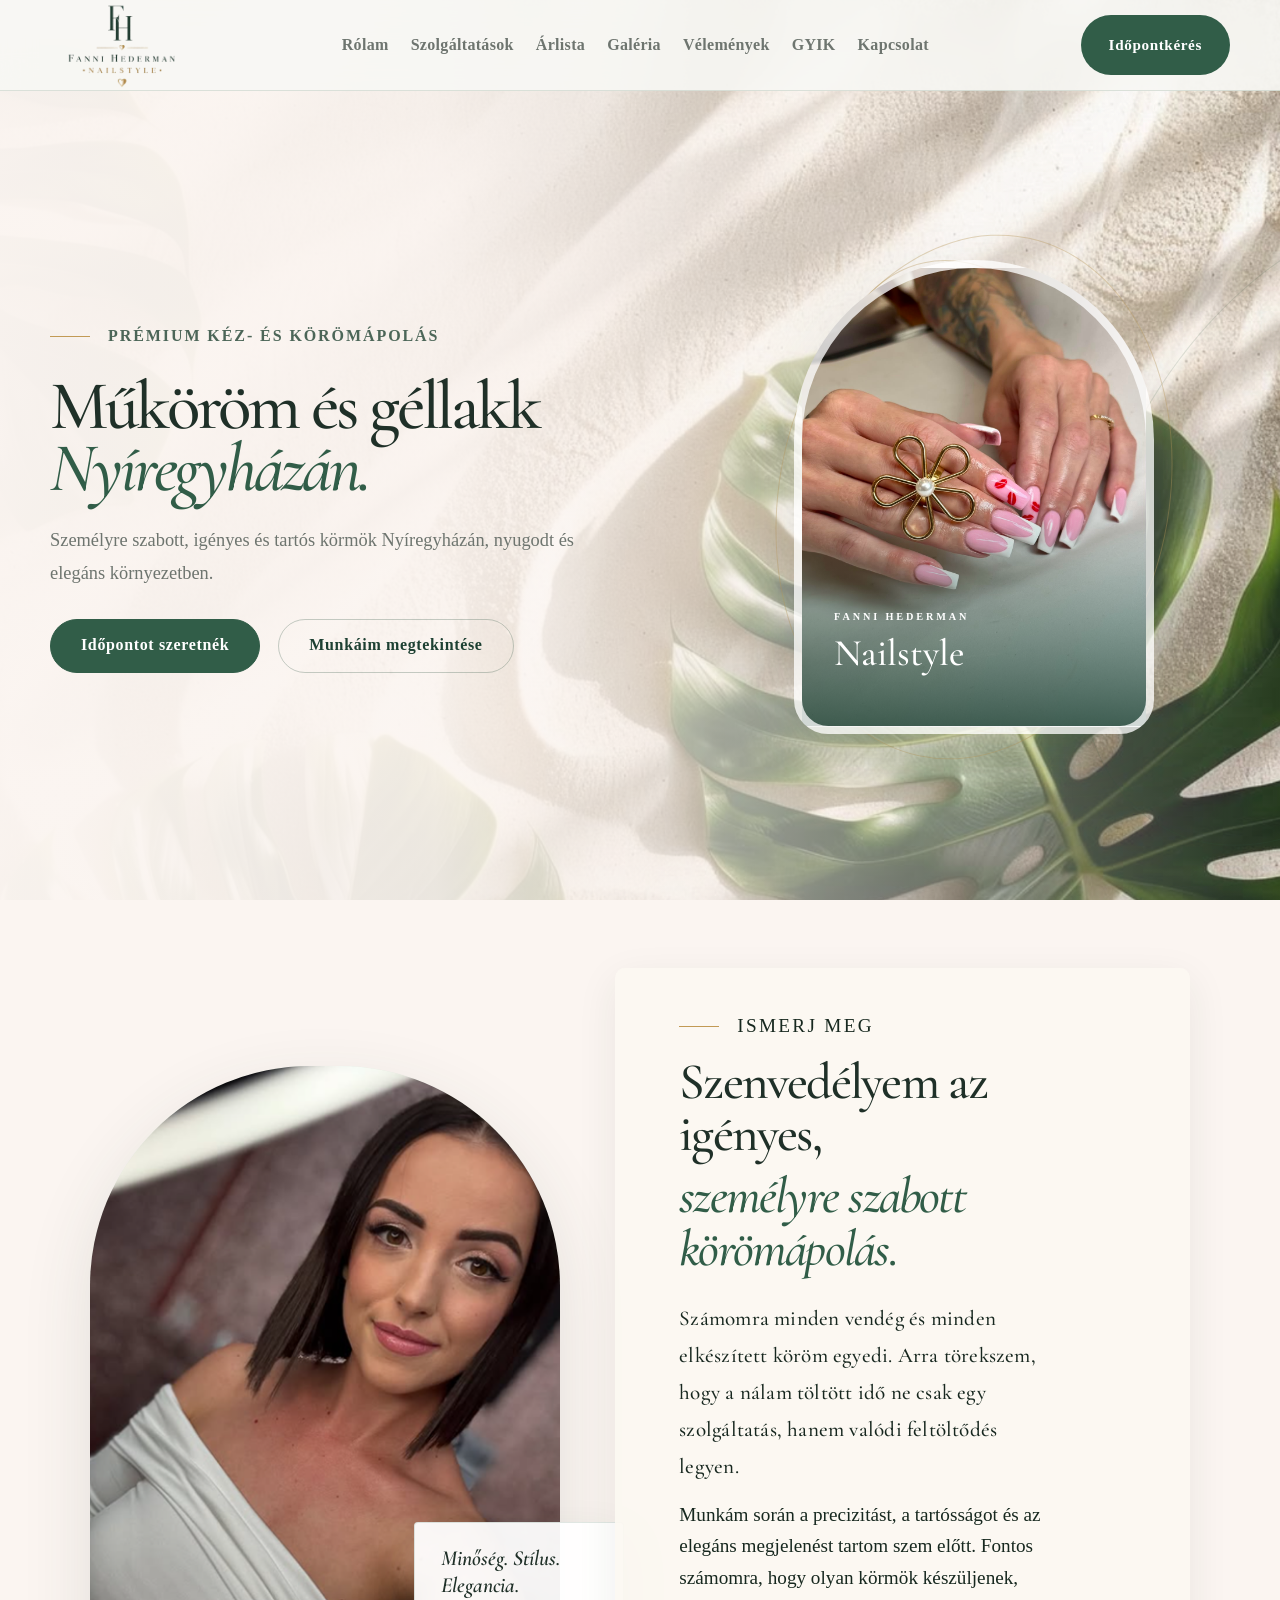
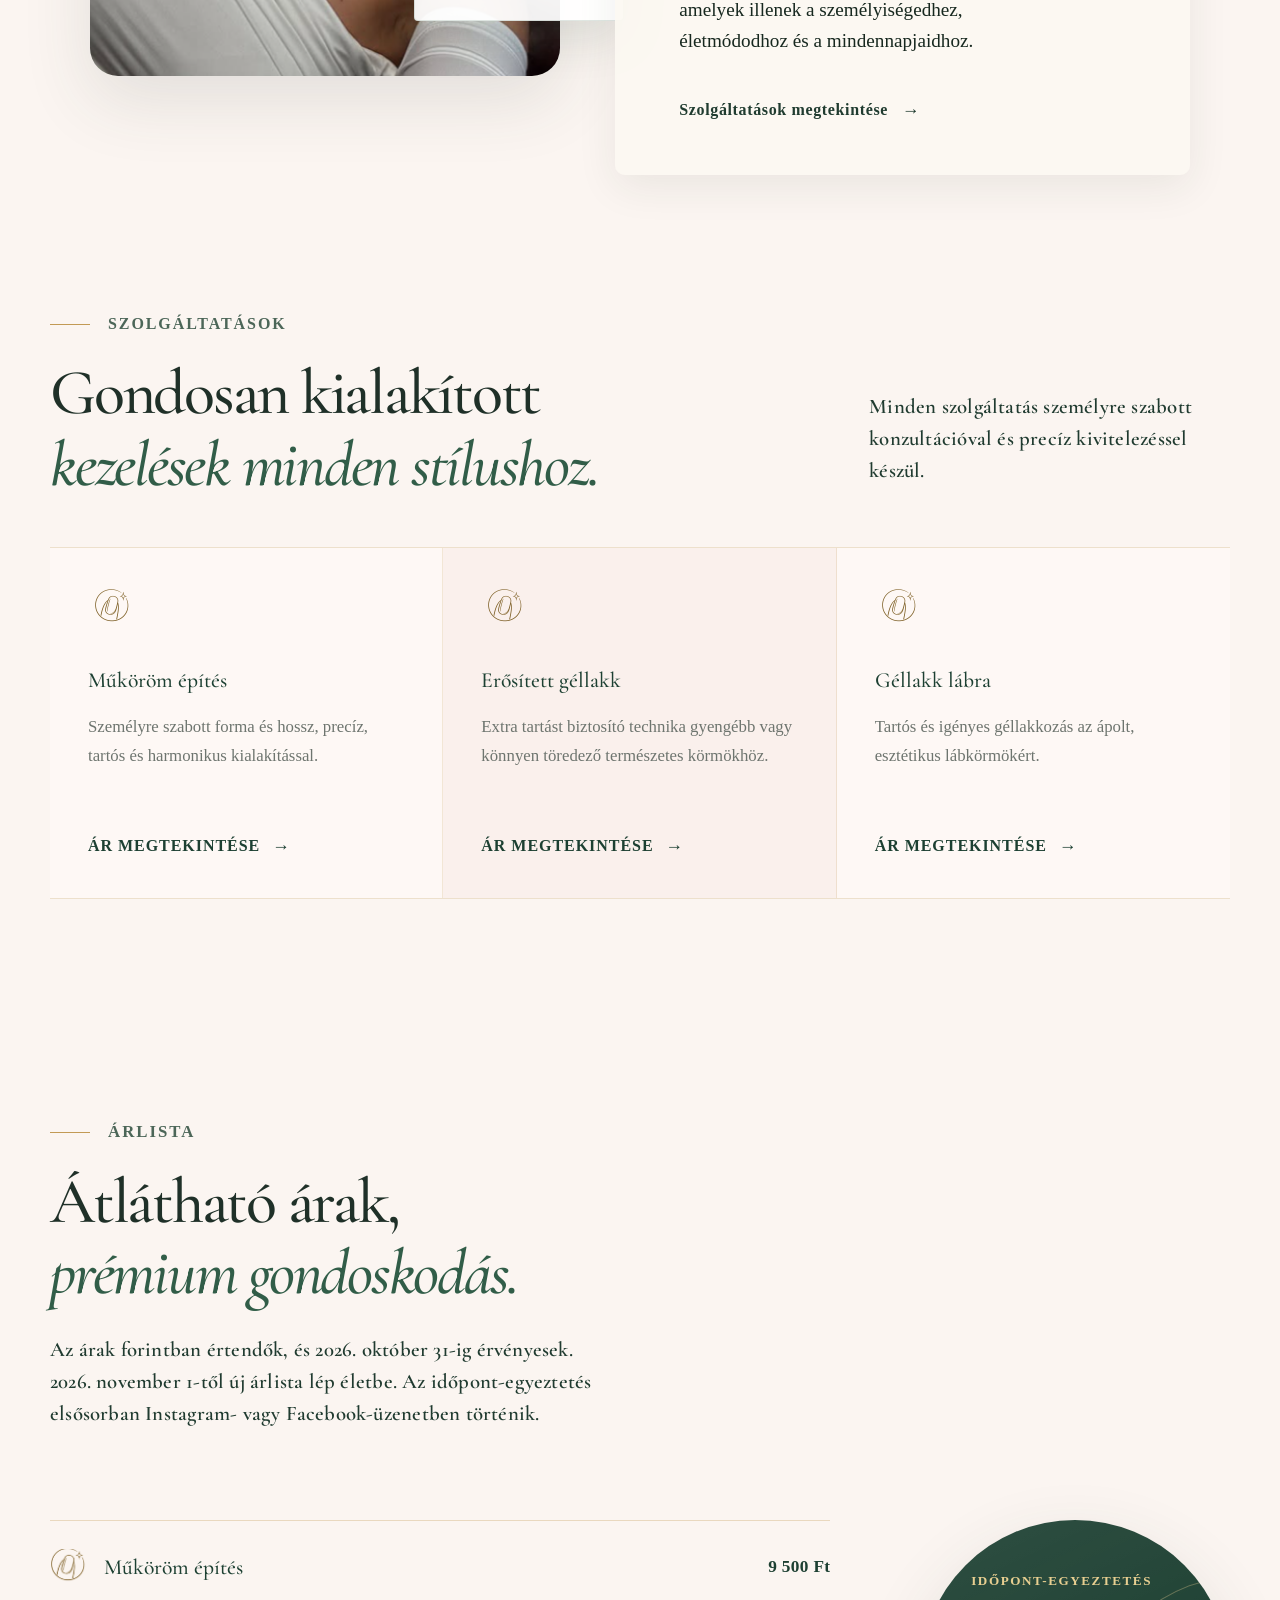
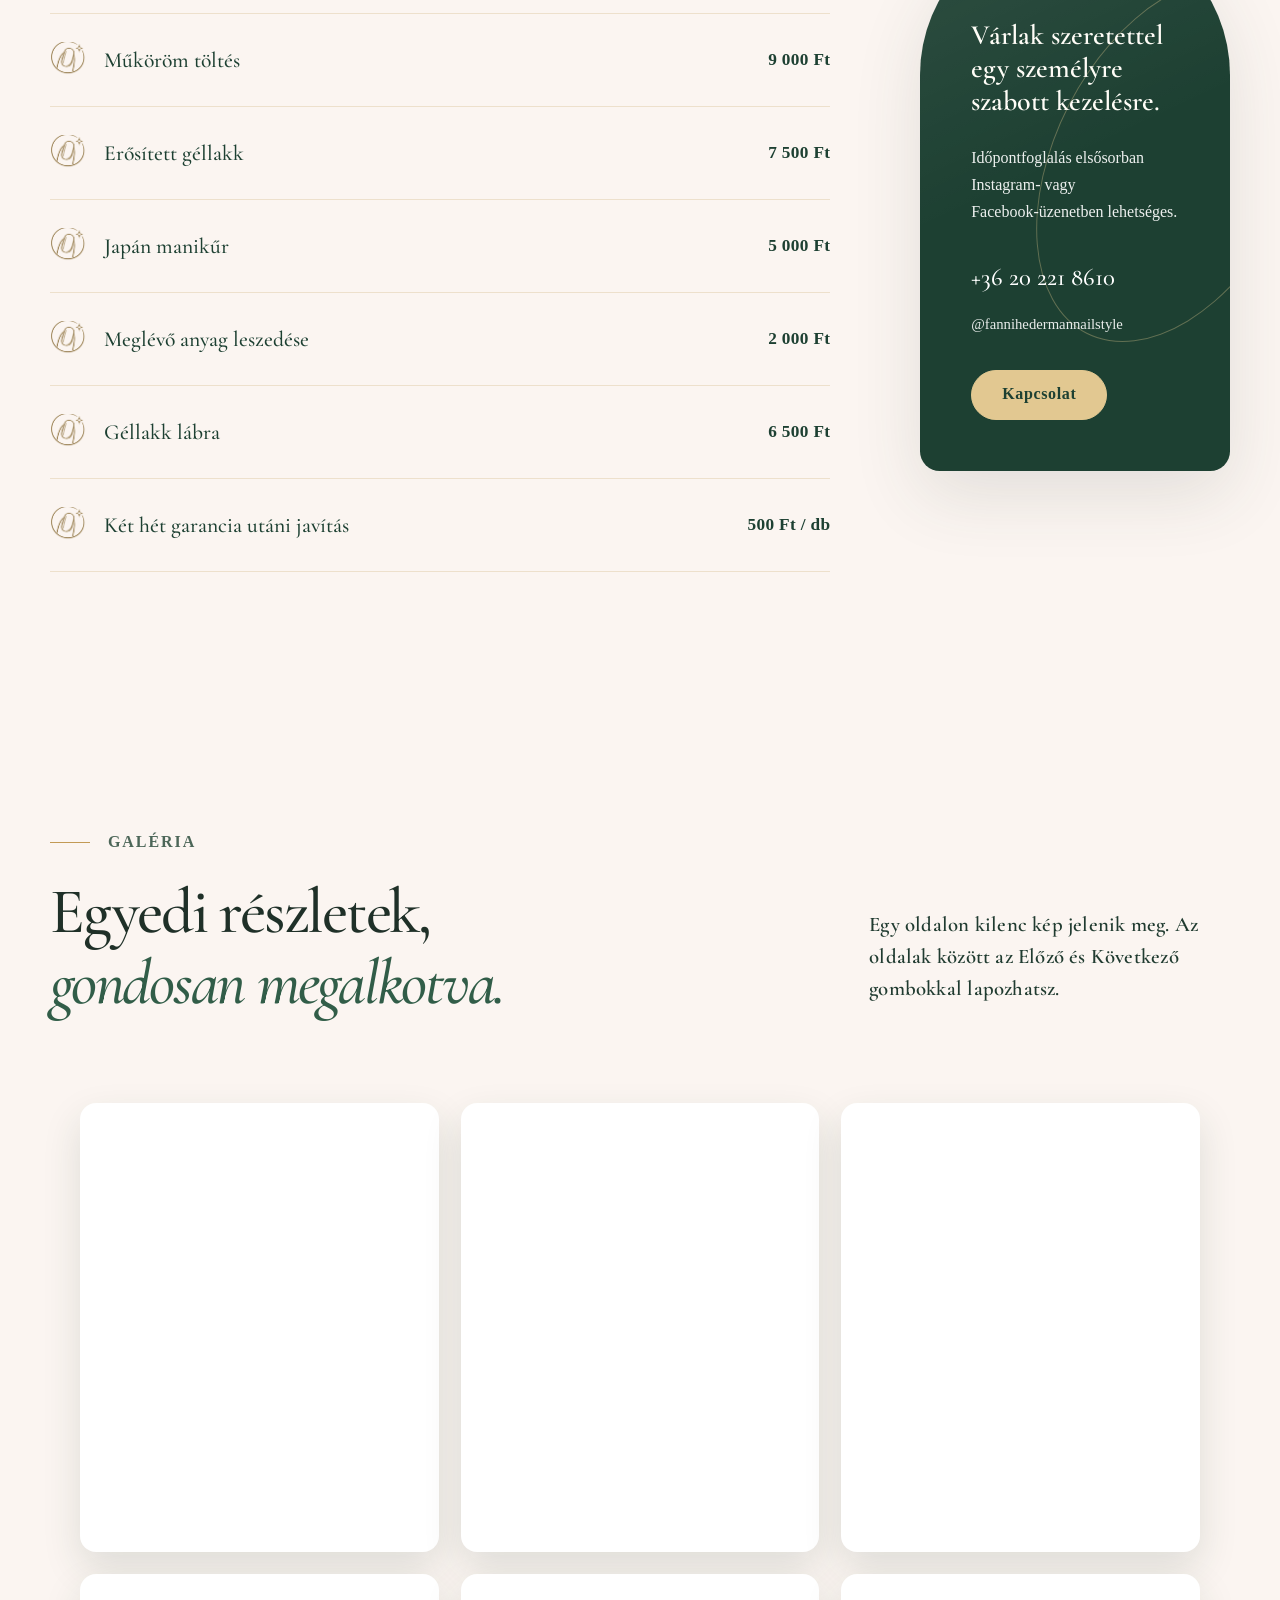
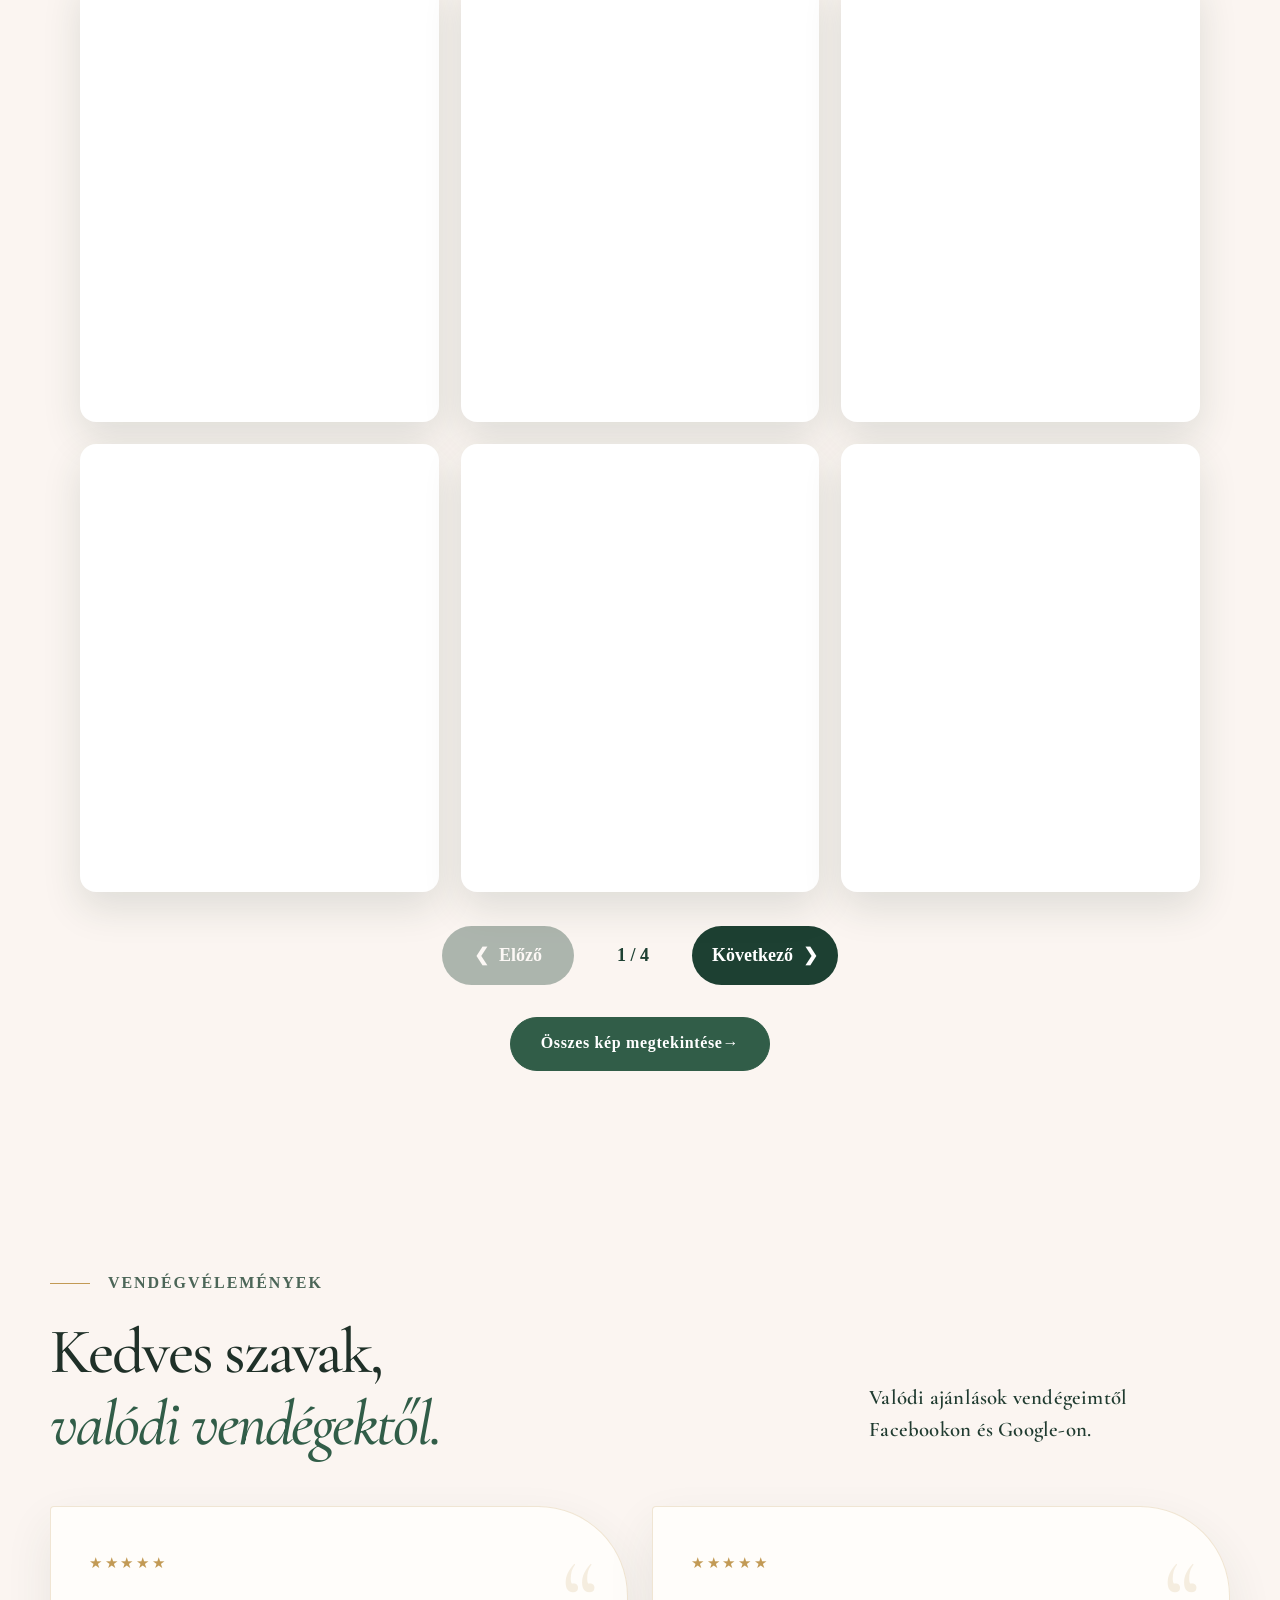
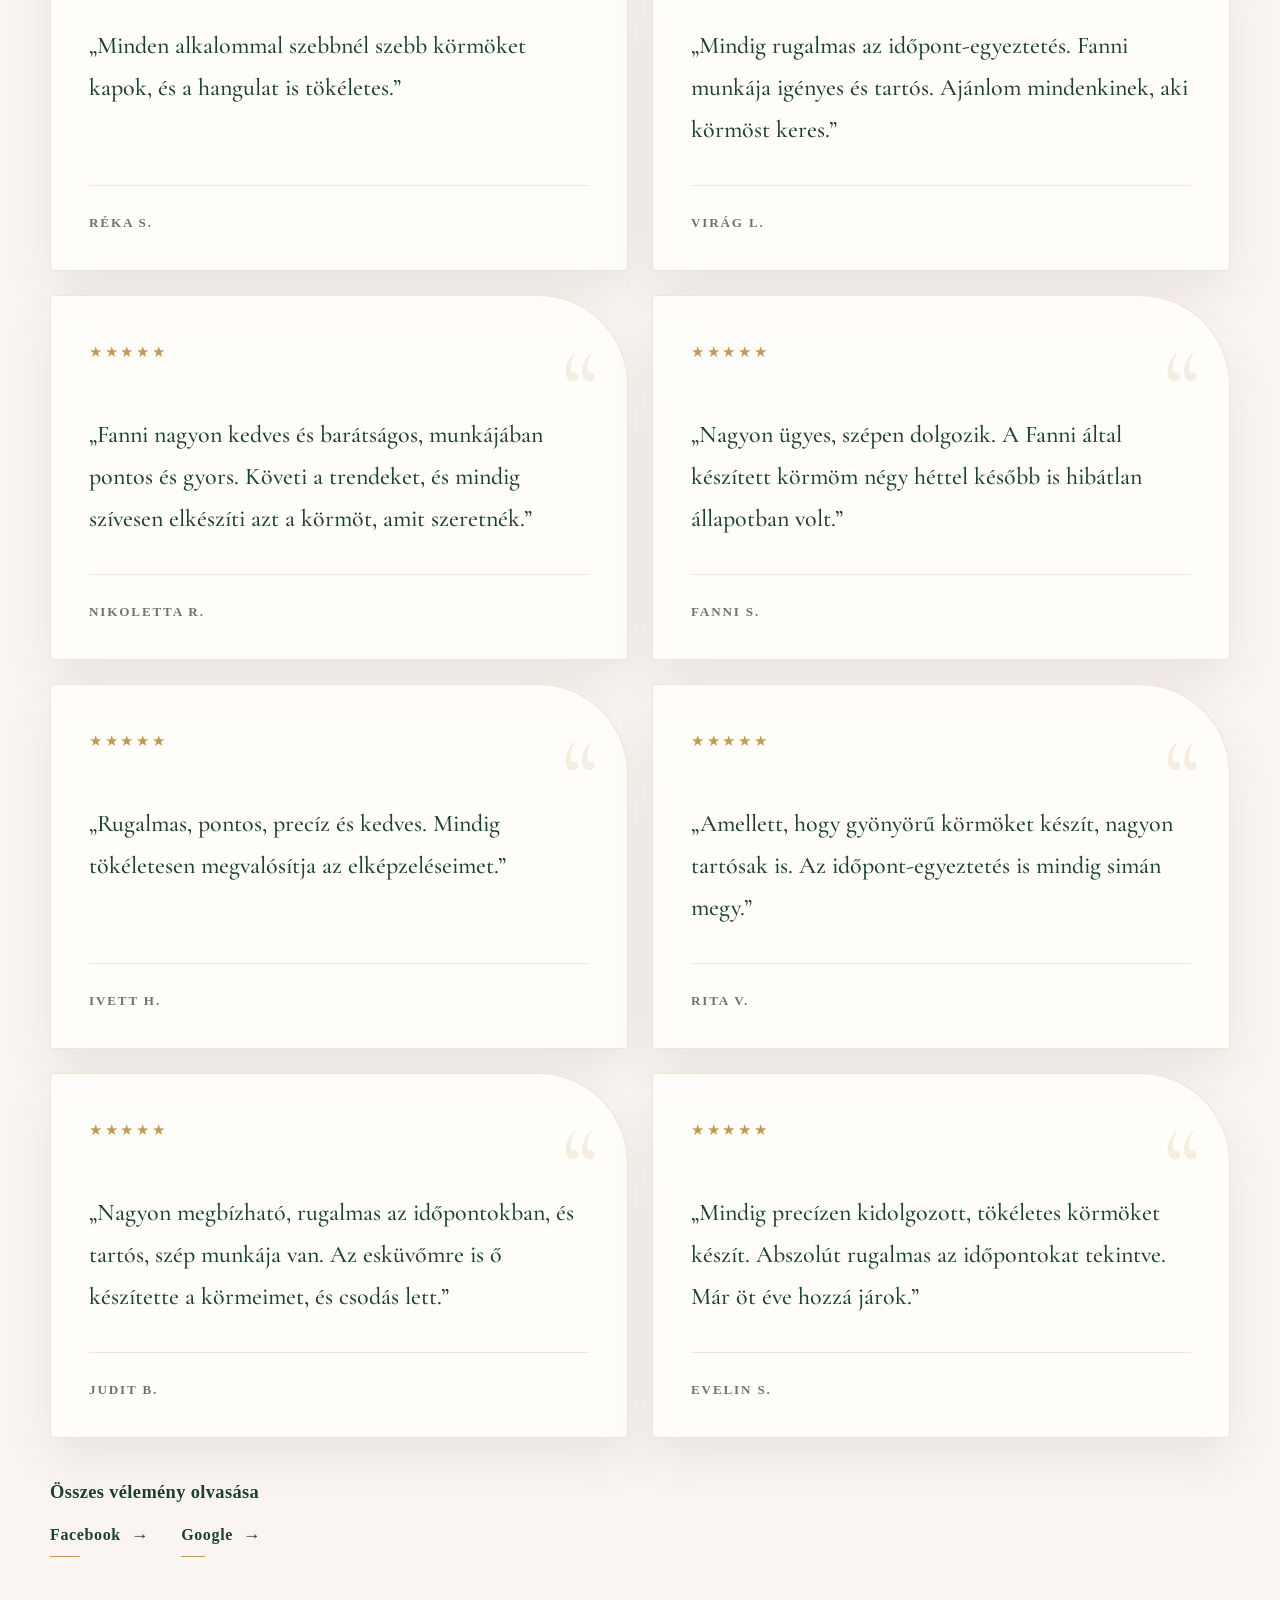
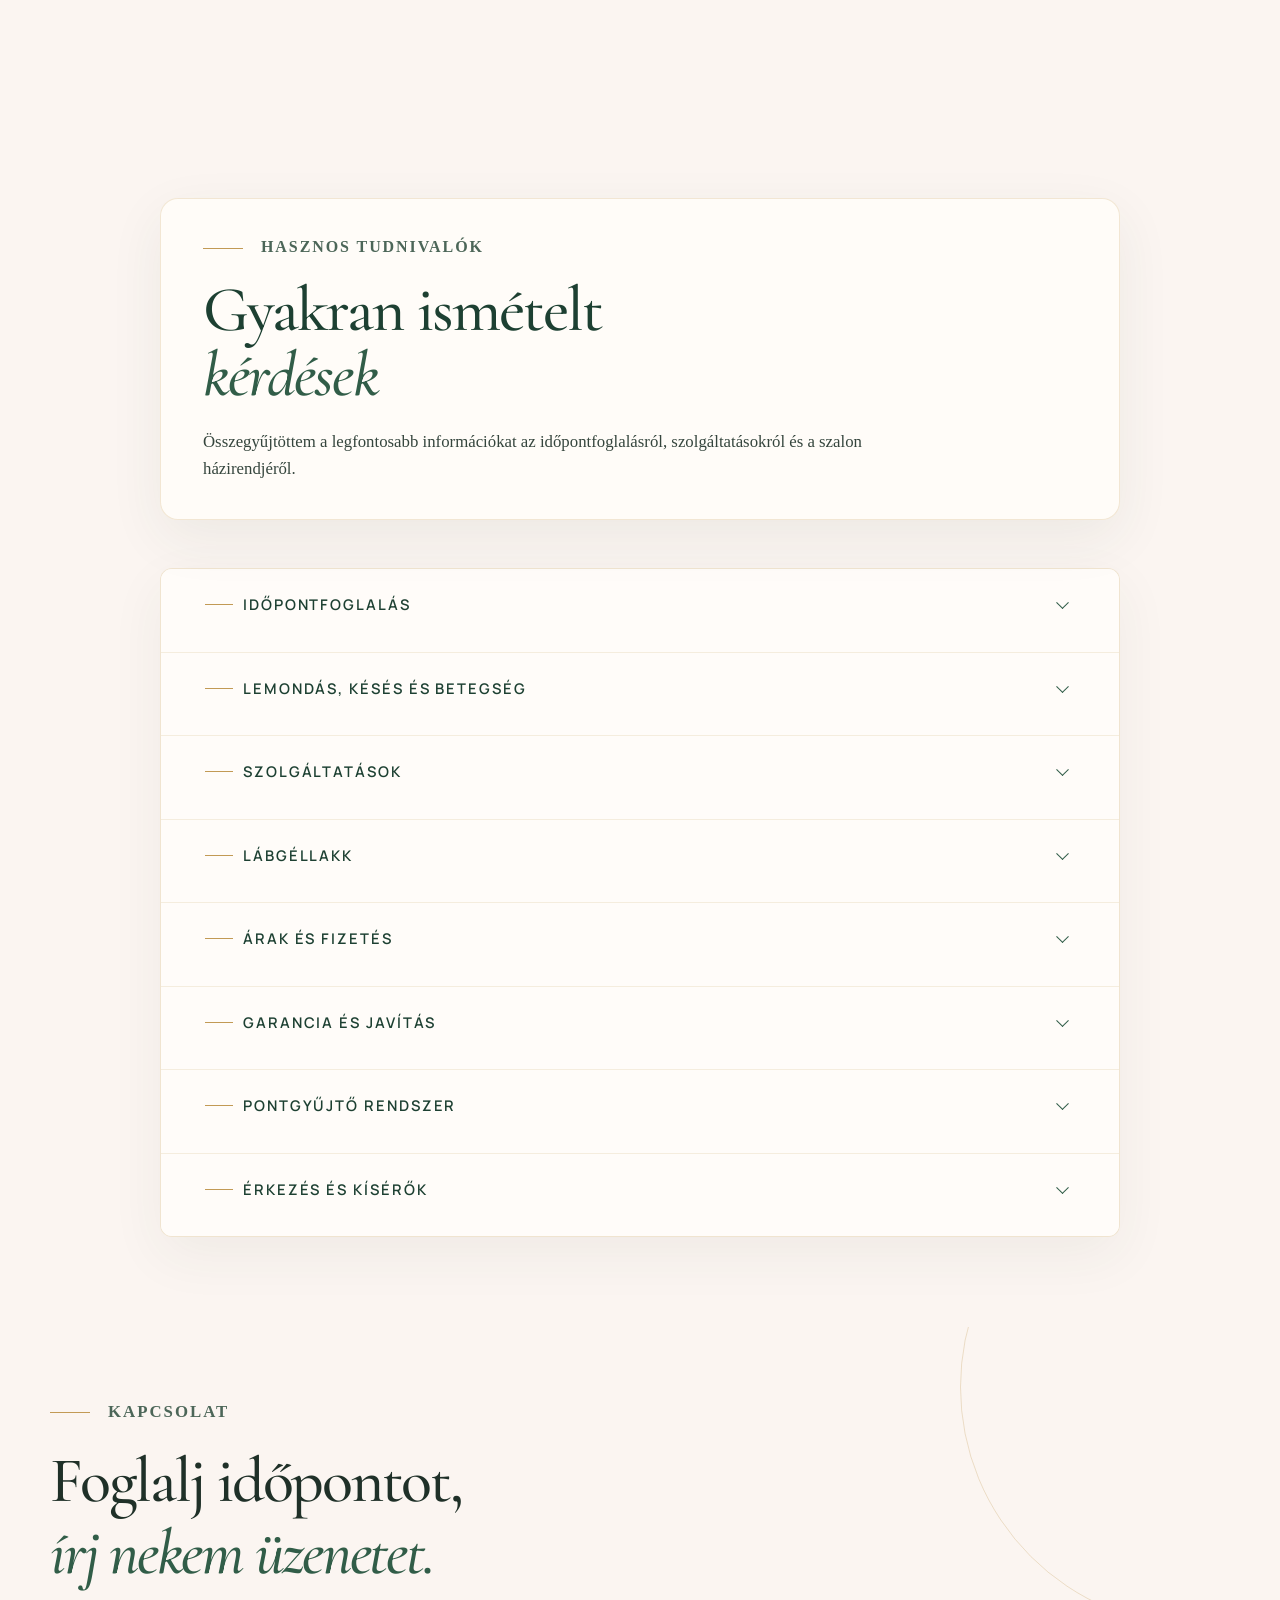
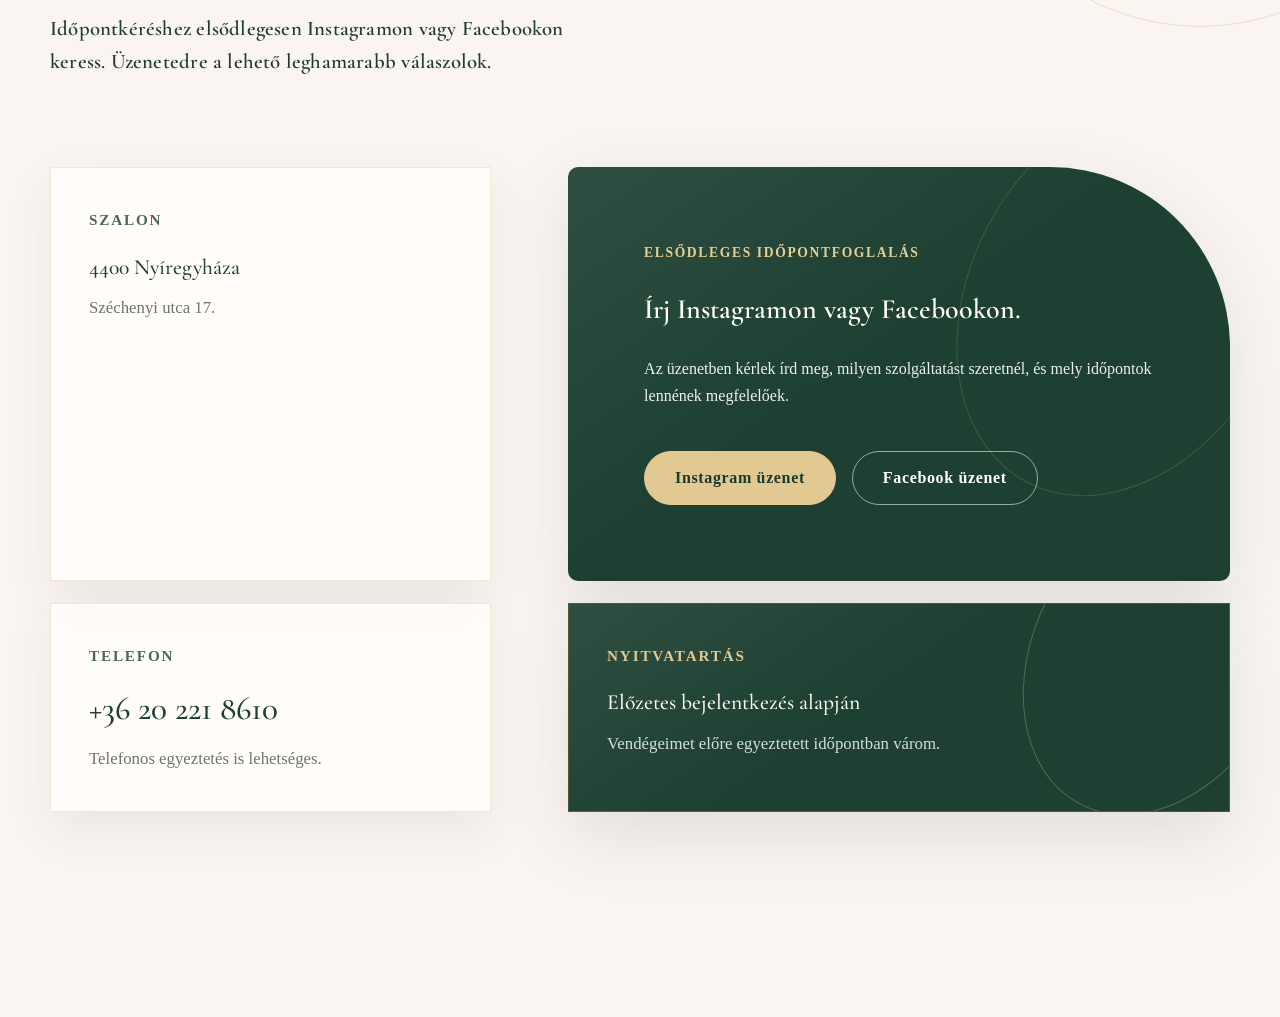
==== commit 79a6d354: "Pedikűr eltávolítása és lábgéllakk információk frissítése" ====
--- a/index.html
+++ b/index.html
@@ -45,9 +45,9 @@
     >
 
     <meta
-        name="description"
-        content="Fanni Hederman Nailstyle – prémium kéz- és körömápolás Nyíregyházán. Műköröm, géllakk, manikűr és pedikűr."
-    >
+    name="description"
+    content="Fanni Hederman Nailstyle | prémium kéz- és körömápolás Nyíregyházán. Műköröm, géllakk, manikűr és lábgéllakk."
+>
 
     <title>Fanni Hederman Nailstyle</title>
 
@@ -64,7 +64,7 @@
 
     <meta
         property="og:description"
-        content="Prémium kéz- és körömápolás Nyíregyházán. Műköröm, géllakk, manikűr és pedikűr."
+        content="Prémium kéz- és körömápolás Nyíregyházán. Műköröm, géllakk, manikűr és lábgéllakk."
     >
 
     <meta
@@ -366,12 +366,11 @@
 
                         <span class="service-number">03</span>
 
-                        <h3>Pedikűr</h3>
-
-                        <p>
-                            Professzionális lábápolás és igényes géllakkozás
-                            az ápolt, elegáns megjelenésért.
-                        </p>
+                        <h3>Géllakk lábra</h3>
+
+<p>
+    Tartós és igényes géllakkozás az ápolt, esztétikus lábkörmökért.
+</p>
 
                         <a href="#arlista">
                             Ár megtekintése
@@ -1035,37 +1034,36 @@
             </details>
 
 
-            <!-- PEDIKŰR -->
-            <details class="faq-group">
-                <summary class="faq-category">
-                    Pedikűr és lábgéllakk
-                </summary>
-
-                <div class="faq-group-content">
-
-                    <details class="faq-item">
-                        <summary>Milyen pedikűr szolgáltatás érhető el?</summary>
-                        <div class="faq-answer">
-                            <p>
-                                <strong>2026. május 1-jétől</strong> a székes pedikűr
-                                kivezetésre kerül a szolgáltatásaim közül, ezt követően
-                                kizárólag <strong>lábgéllakkozás</strong> érhető el.
-                            </p>
-                        </div>
-                    </details>
-
-                    <details class="faq-item">
-                        <summary>Körömgomba esetén igénybe vehetek pedikűrt?</summary>
-                        <div class="faq-answer">
-                            <p>
-                                Nem. Körömgomba esetén pedikűr szolgáltatást sajnos
-                                nem tudok elvégezni.
-                            </p>
-                        </div>
-                    </details>
-
-                </div>
-            </details>
+            <!-- LÁBGÉLLAKK -->
+<details class="faq-group">
+    <summary class="faq-category">
+        Lábgéllakk
+    </summary>
+
+    <div class="faq-group-content">
+
+        <details class="faq-item">
+            <summary>Milyen lábápolási szolgáltatás érhető el?</summary>
+            <div class="faq-answer">
+                <p>
+                    Jelenleg lábra kizárólag
+                    <strong>géllakkozást</strong> vállalok.
+                </p>
+            </div>
+        </details>
+
+        <details class="faq-item">
+            <summary>Körömgomba esetén kérhető lábgéllakkozás?</summary>
+            <div class="faq-answer">
+                <p>
+                    Nem. Körömgomba esetén lábgéllakkozást
+                    nem tudok elvégezni.
+                </p>
+            </div>
+        </details>
+
+    </div>
+</details>
 
 
             <!-- ÁRAK -->
--- a/style.css
+++ b/style.css
@@ -279,7 +279,7 @@
     max-width: 590px;
     margin: 32px 0 0;
     color: var(--color-text-light);
-    font-size: clamp(0.96rem, 1.4vw, 1.08rem);
+    font-size: clamp(1.05rem, 1.5vw, 1.15rem);
     line-height: 1.9;
 }
 
--- a/style.css
+++ b/style.css
@@ -279,7 +279,7 @@
     max-width: 590px;
     margin: 32px 0 0;
     color: var(--color-text-light);
-    font-size: clamp(0.96rem, 1.4vw, 1.08rem);
+    font-size: clamp(1.05rem, 1.5vw, 1.15rem);
     line-height: 1.9;
 }
 
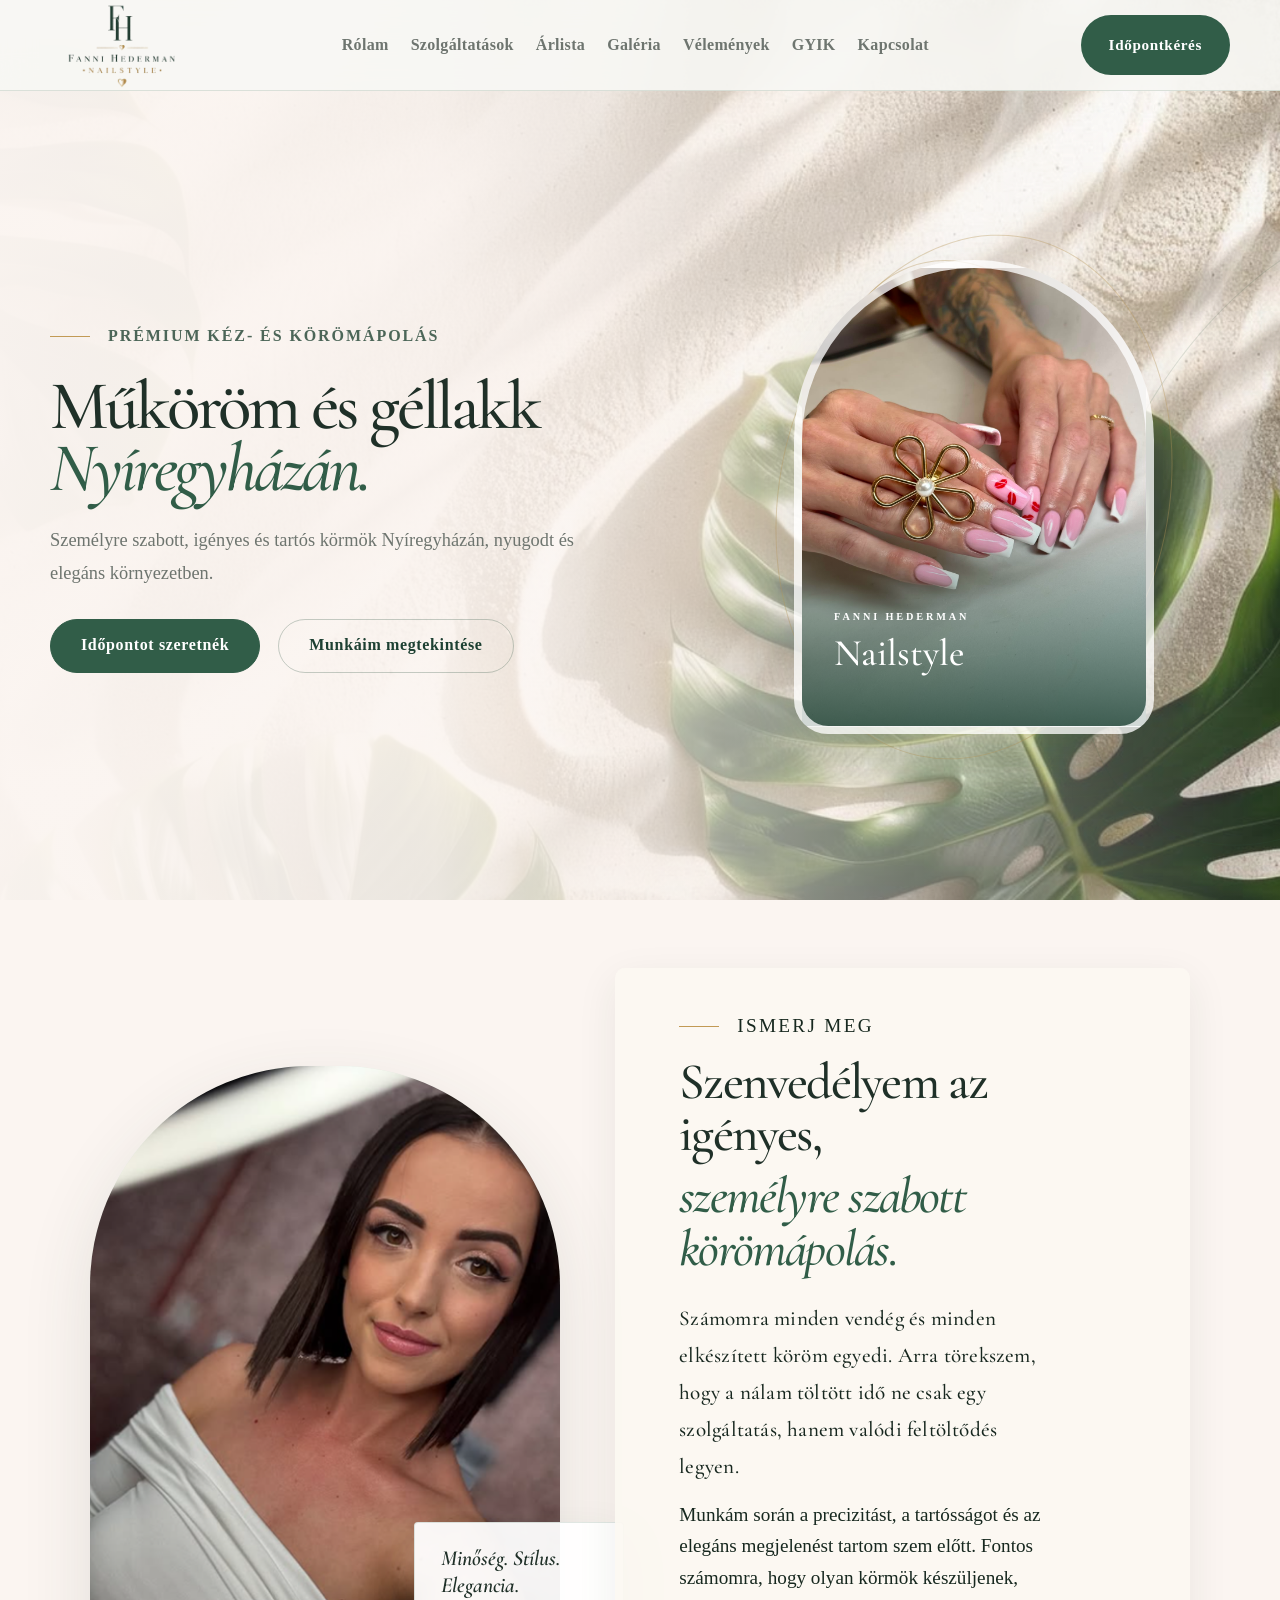
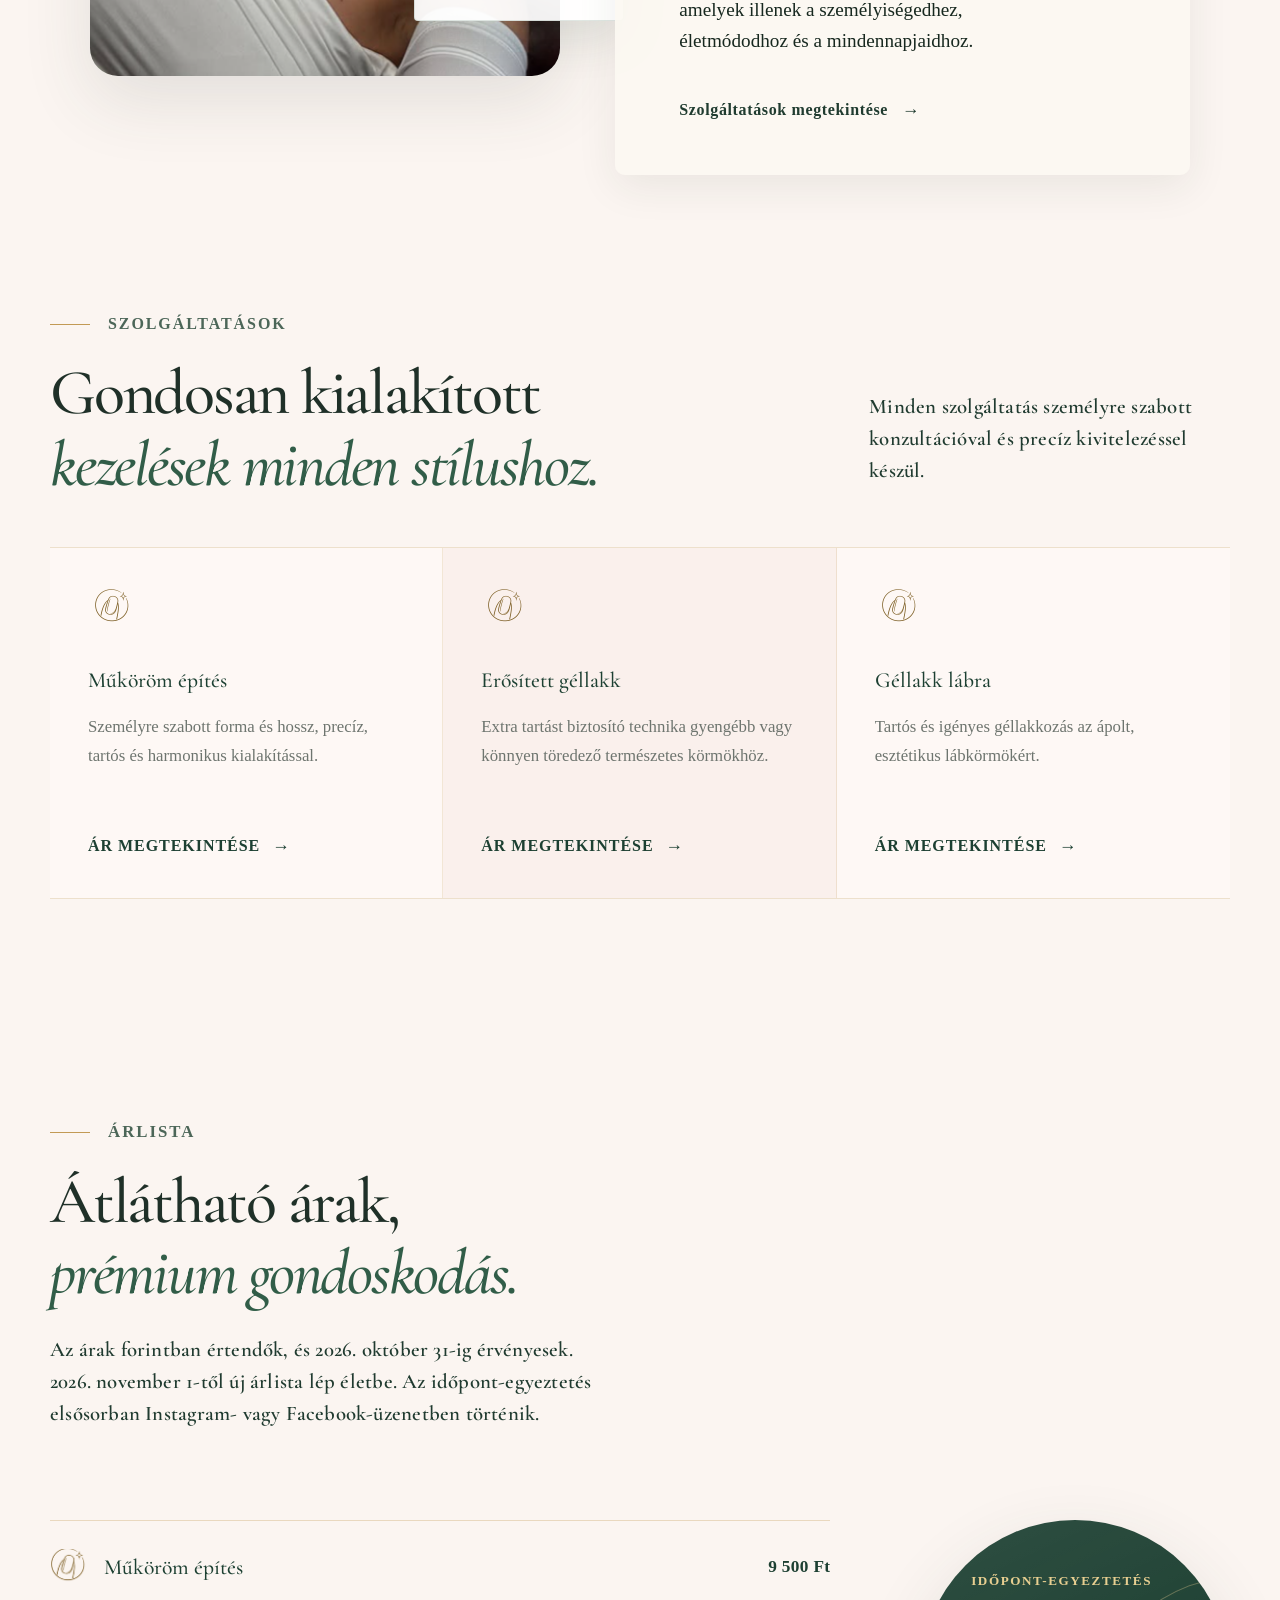
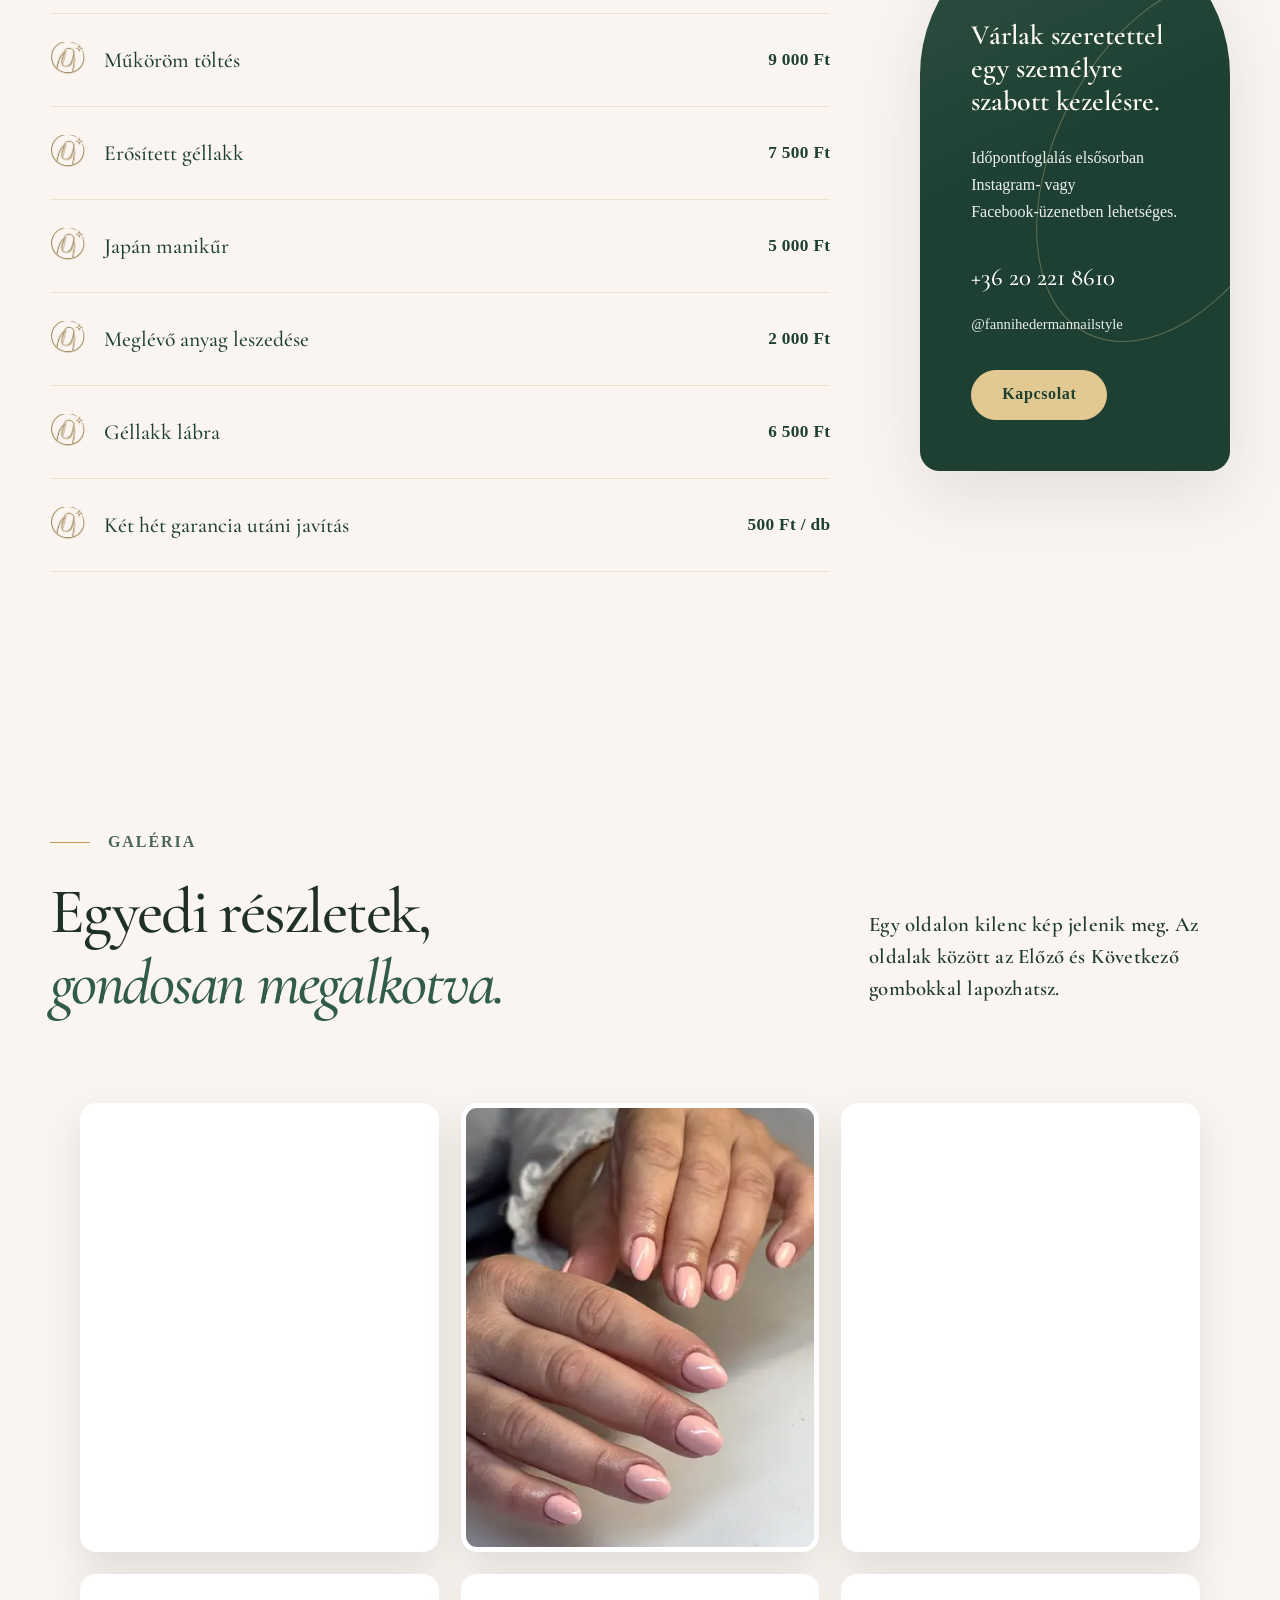
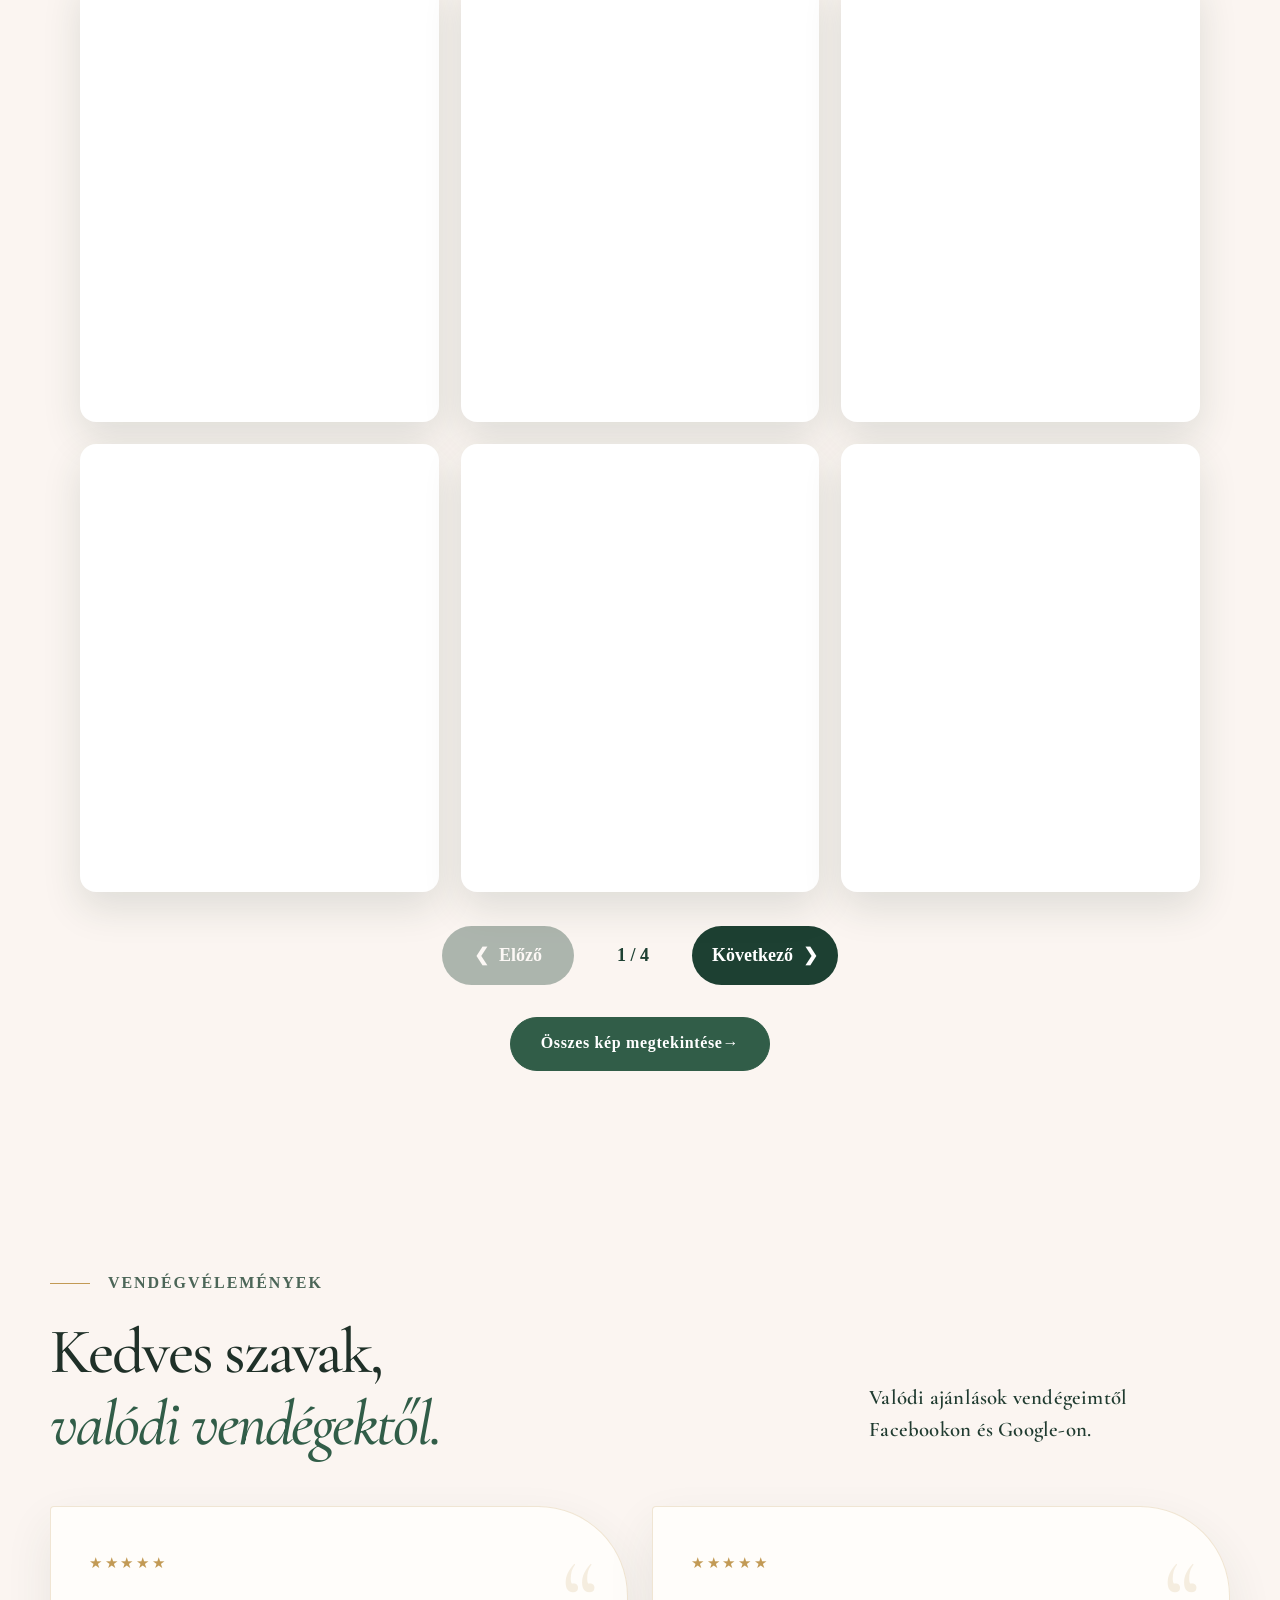
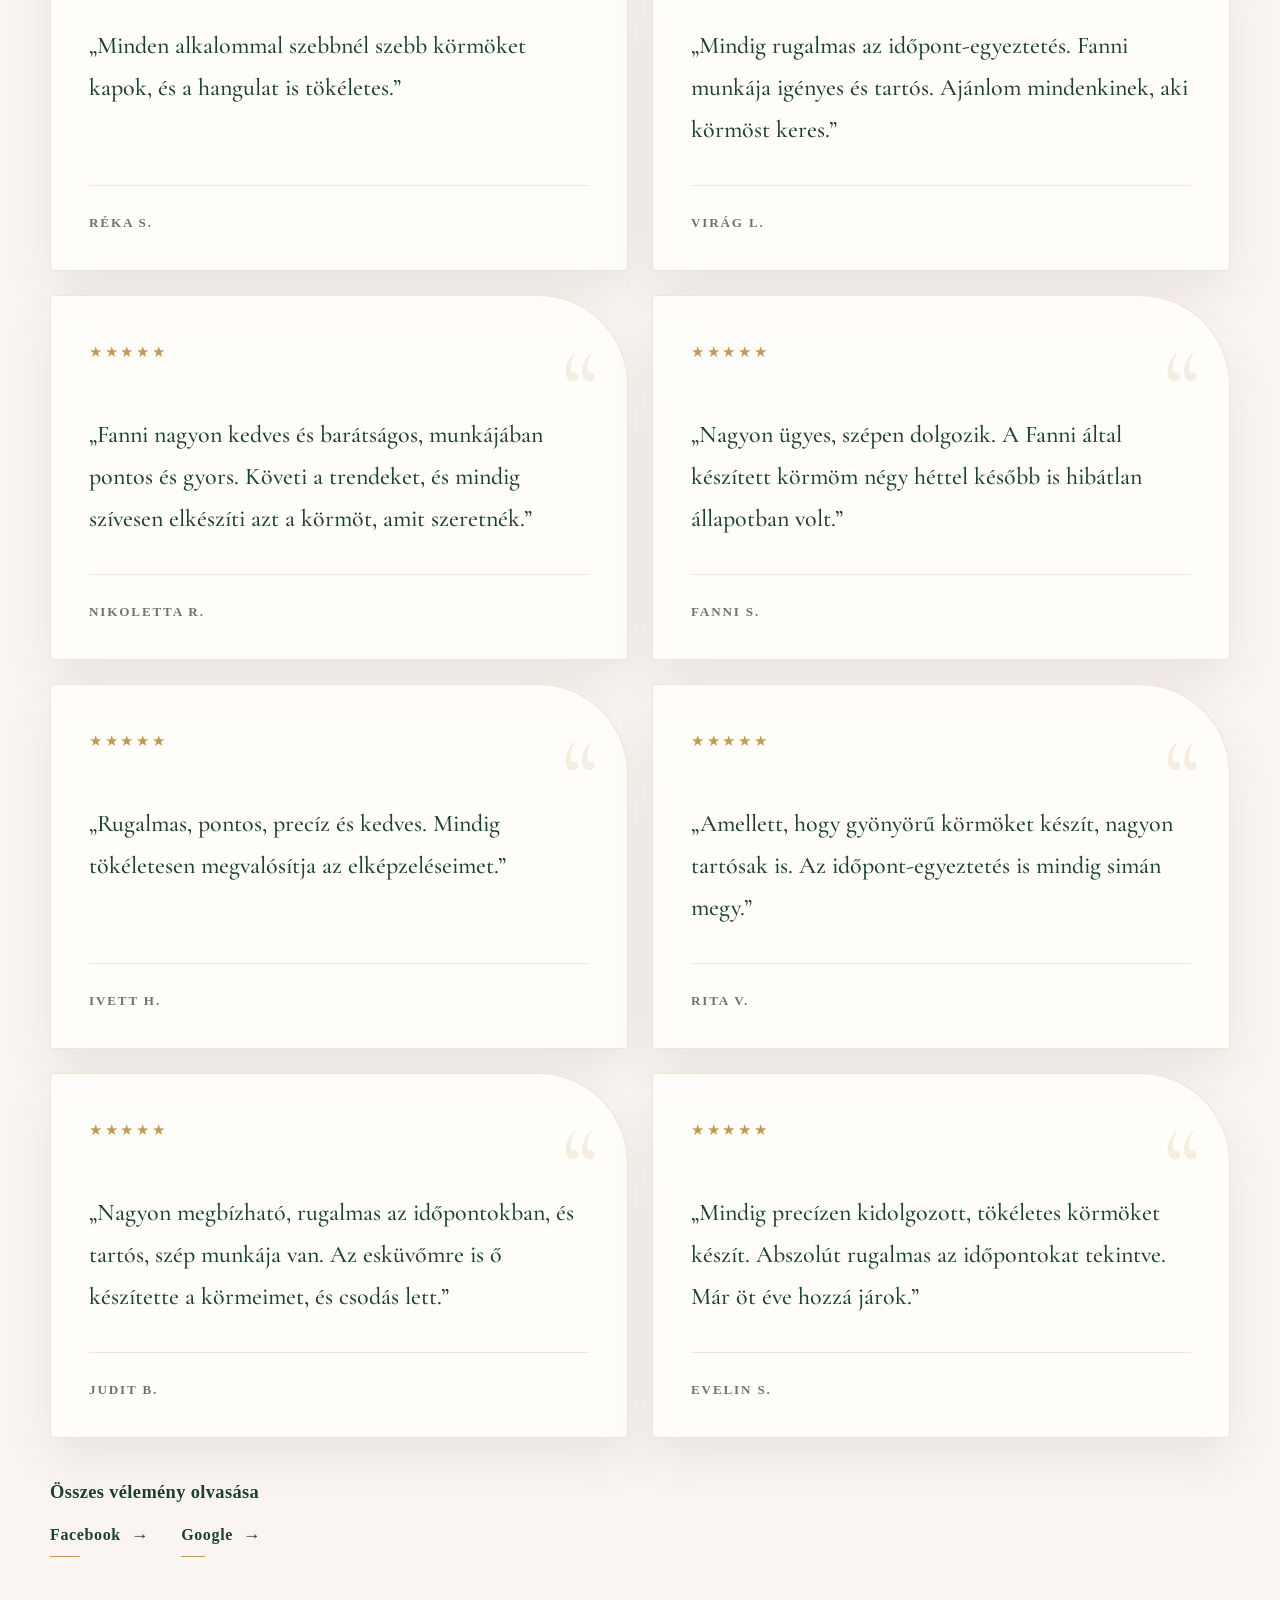
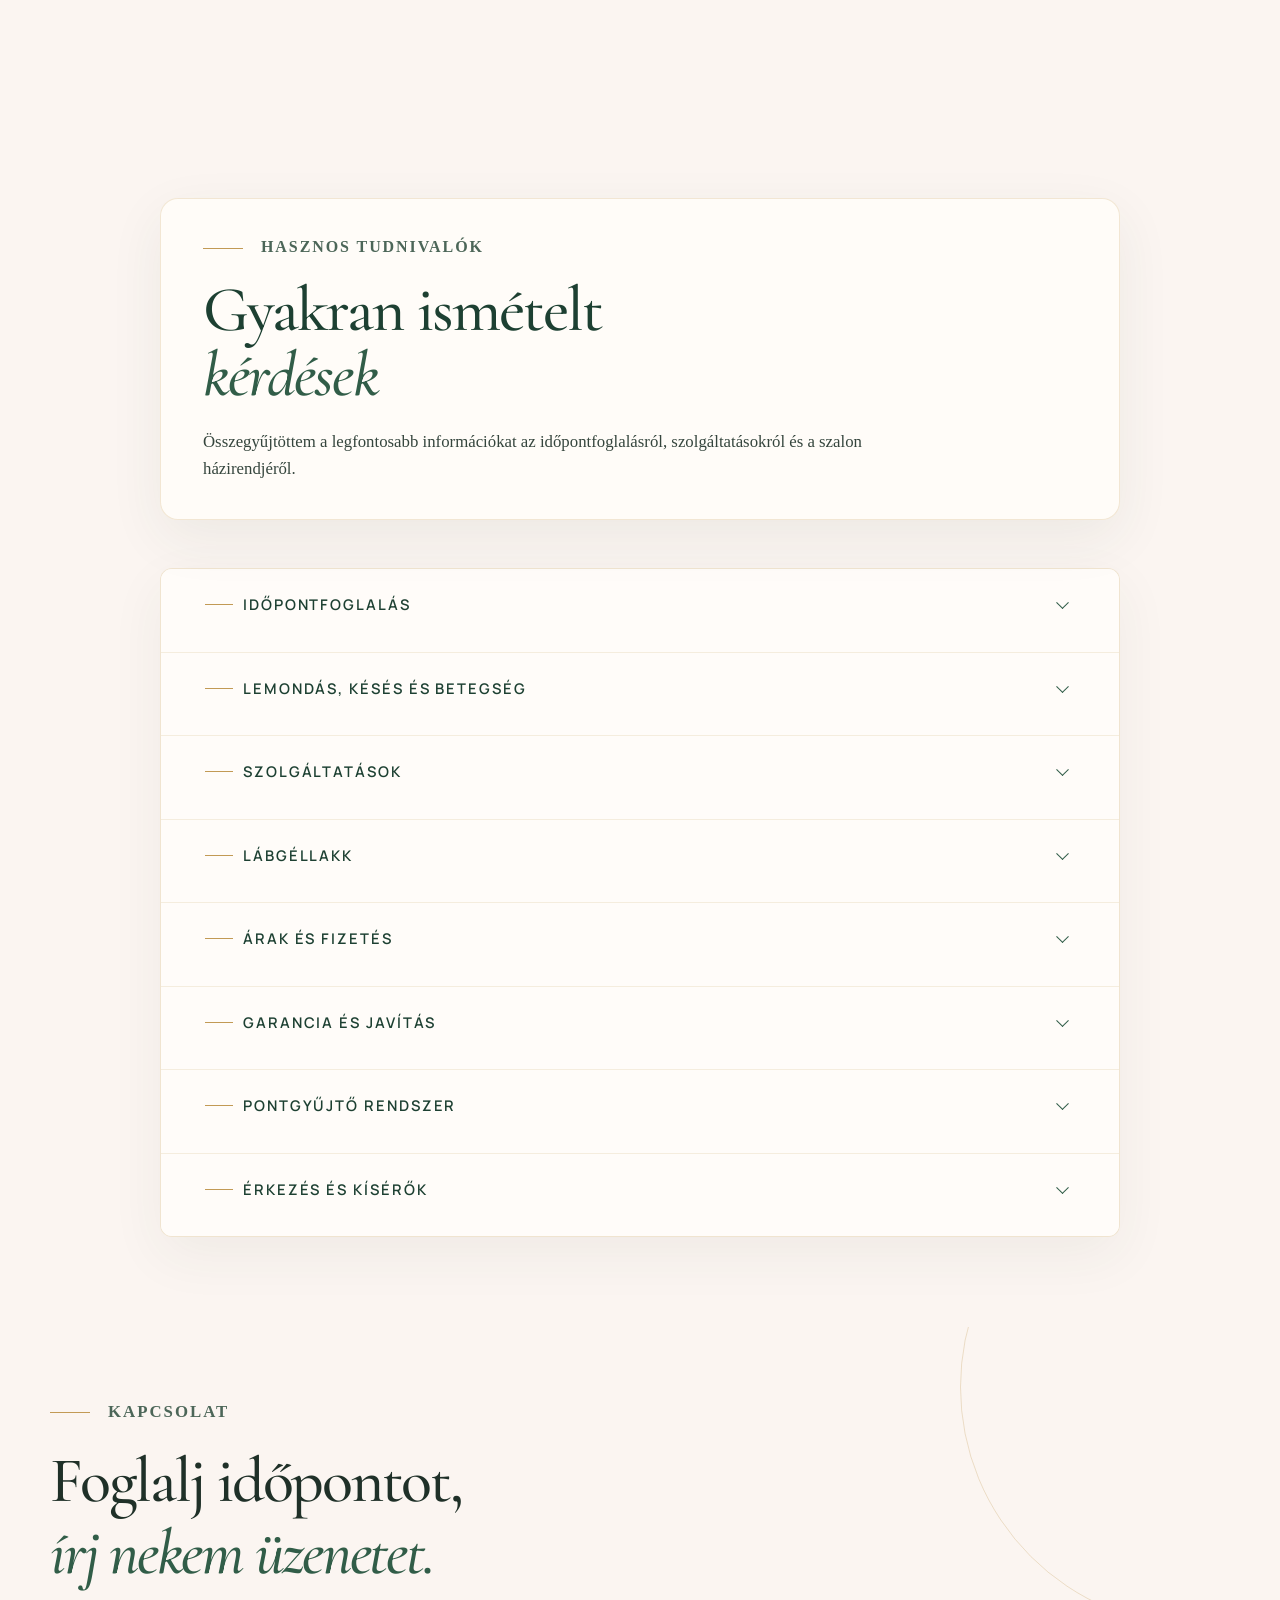
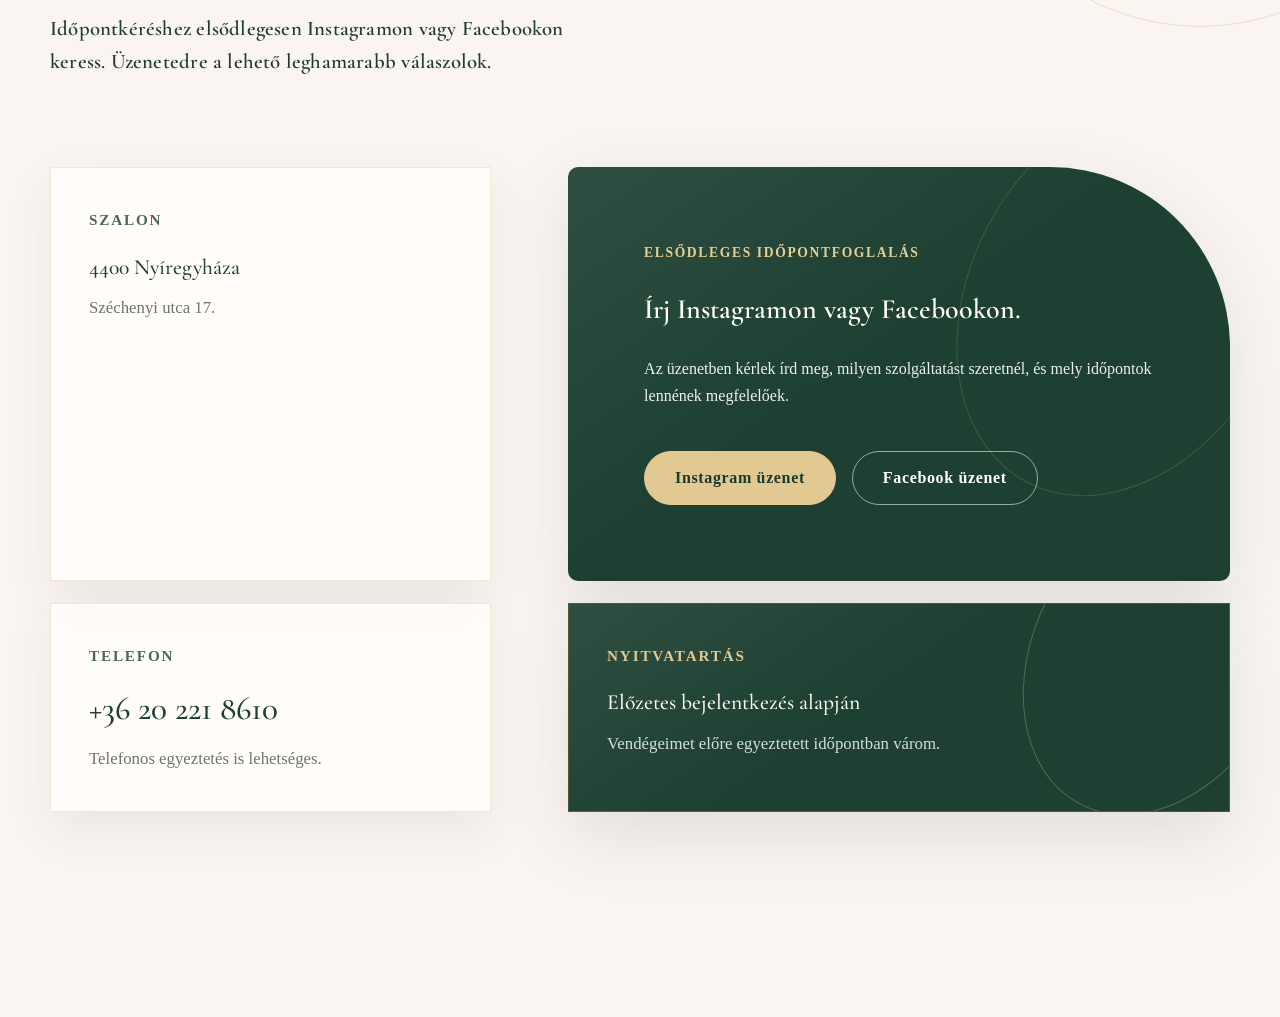
==== commit cbe26c76: "Canonical URL hozzáadása a főoldalhoz" ====
--- a/index.html
+++ b/index.html
@@ -49,8 +49,8 @@
     content="Fanni Hederman Nailstyle | prémium kéz- és körömápolás Nyíregyházán. Műköröm, géllakk, manikűr és lábgéllakk."
 >
 
-    <title>Fanni Hederman Nailstyle</title>
-
+    <title>Műköröm és géllakk Nyíregyházán | Fanni Hederman Nailstyle</title>
+<link rel="canonical" href="https://fannihedermannailstyle.hu/">
     <!-- Facebook-, Messenger- és Instagram-előnézet -->
 
     <meta property="og:type" content="website">
@@ -58,9 +58,9 @@
     <meta property="og:site_name" content="Fanni Hederman Nailstyle">
 
     <meta
-        property="og:title"
-        content="Fanni Hederman Nailstyle"
-    >
+    property="og:title"
+    content="Műköröm és géllakk Nyíregyházán | Fanni Hederman Nailstyle"
+>
 
     <meta
         property="og:description"
@@ -68,12 +68,12 @@
     >
 
     <meta
-        property="og:url"
-        content="https://fannihedermannailstyle.github.io/fannihedermannailstyle/"
-    >
-
-<meta property="og:image" content="https://fannihedermannailstyle.github.io/fannihedermannailstyle/images/social-logo.png?v=1">
-<meta property="og:image:secure_url" content="https://fannihedermannailstyle.github.io/fannihedermannailstyle/images/social-logo.png?v=1">
+    property="og:url"
+    content="https://fannihedermannailstyle.hu/"
+>
+
+<meta property="og:image" content="https://fannihedermannailstyle.hu/images/social-logo.png?v=1">
+<meta property="og:image:secure_url" content="https://fannihedermannailstyle.hu/images/social-logo.png?v=1">
 <meta property="og:image:type" content="image/png">
 <meta property="og:image:alt" content="Fanni Hederman Nailstyle logó">
 
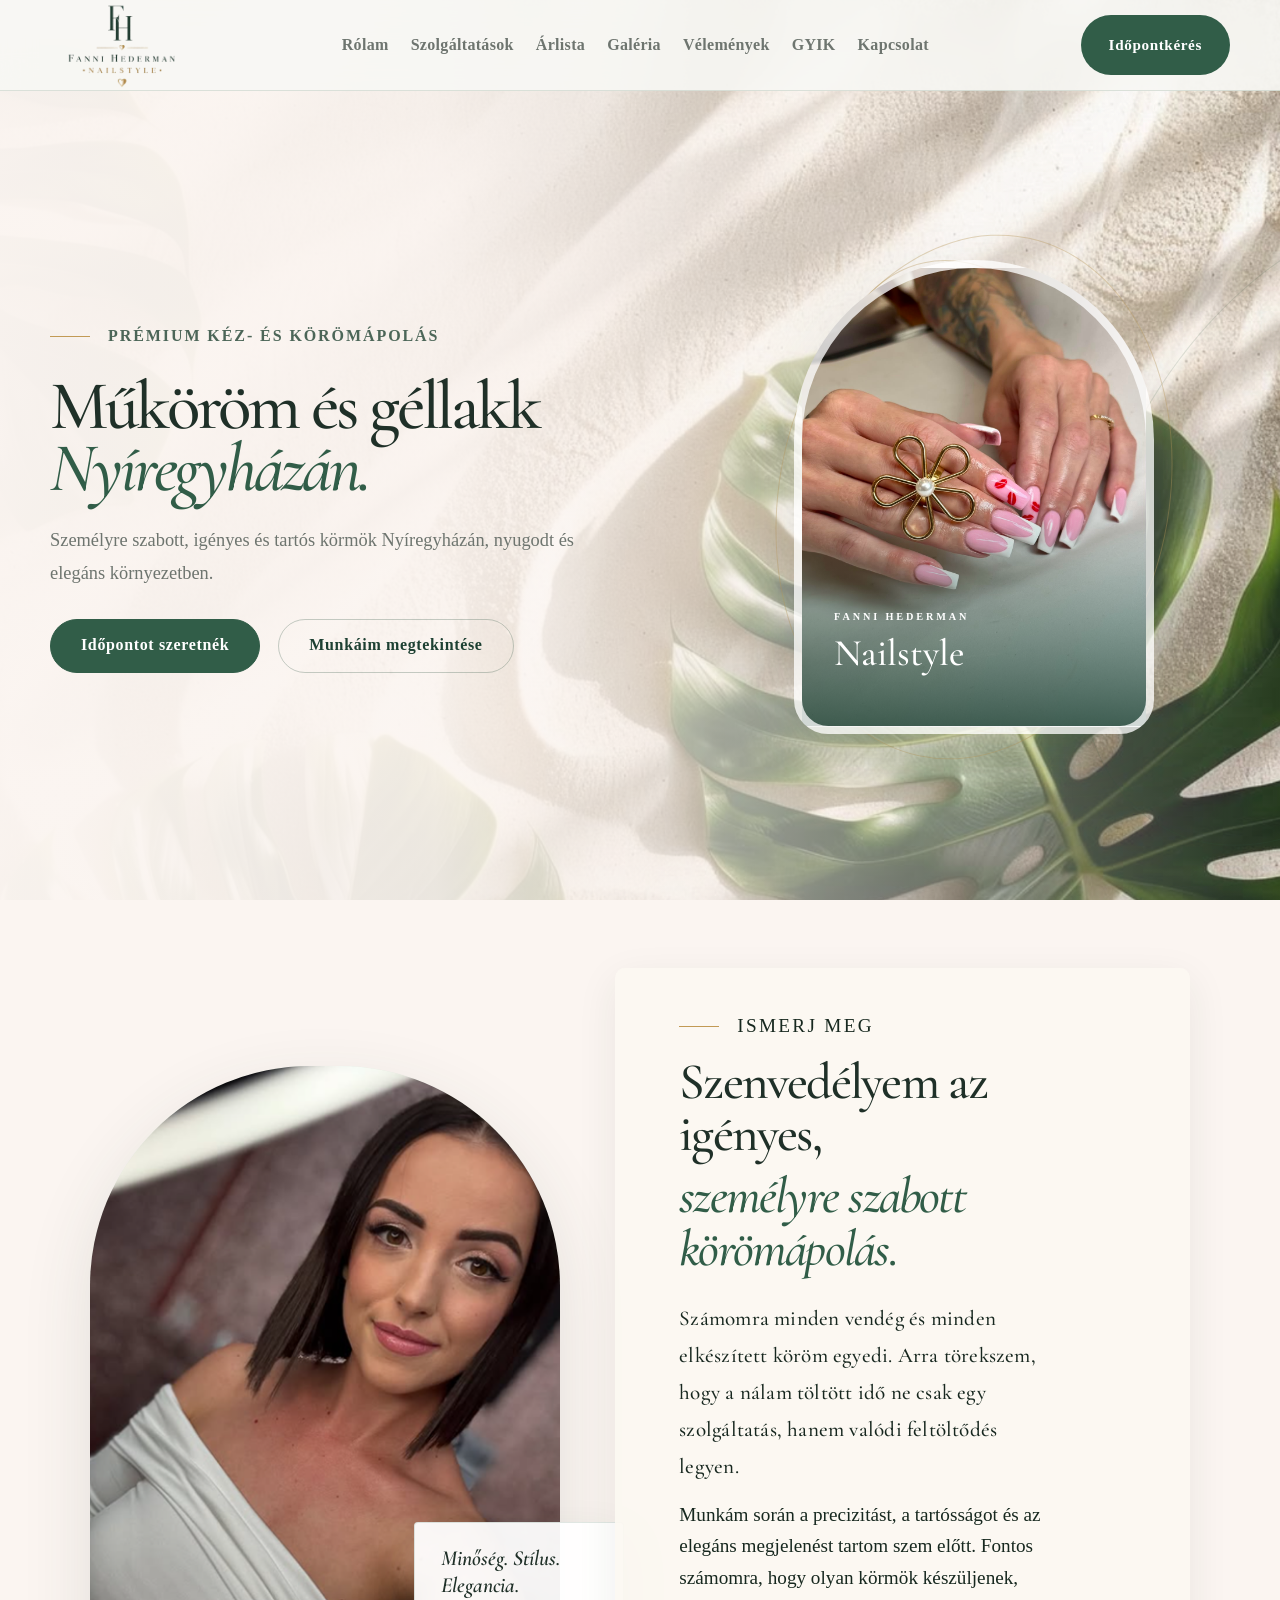
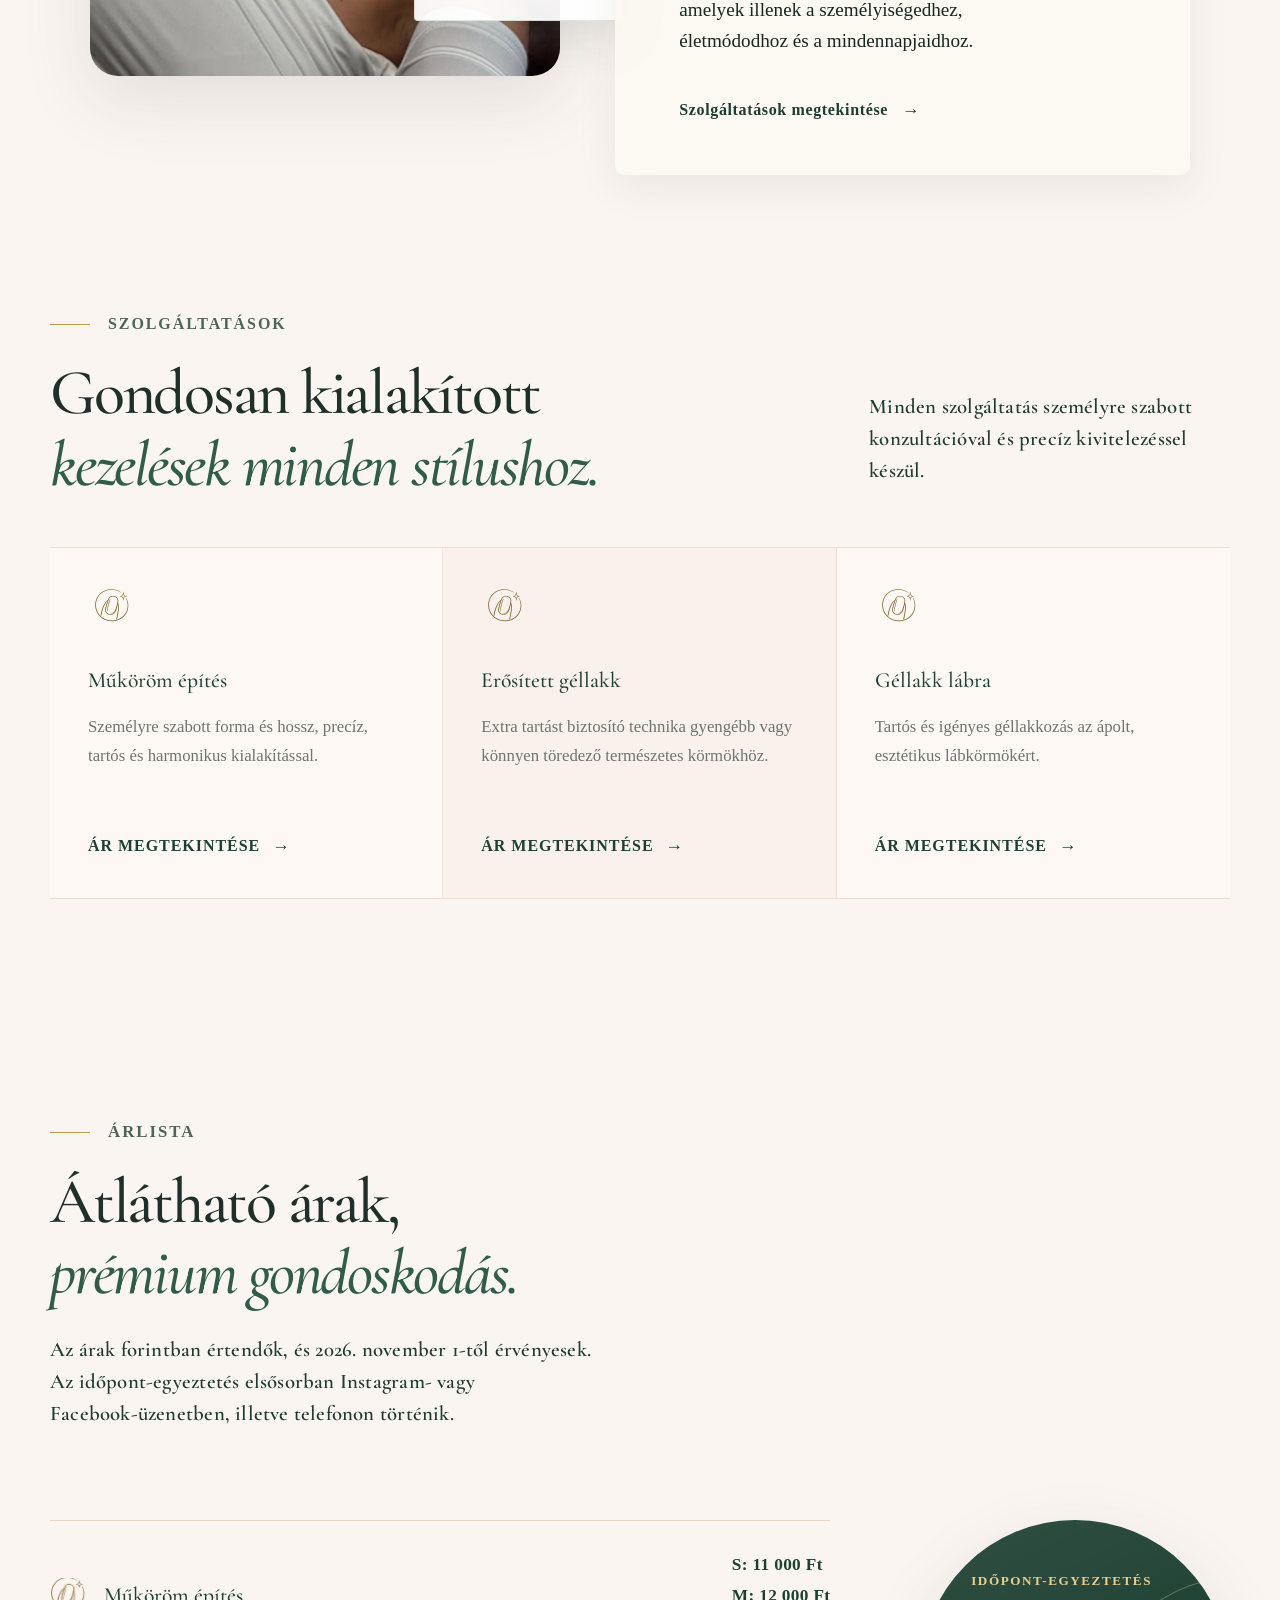
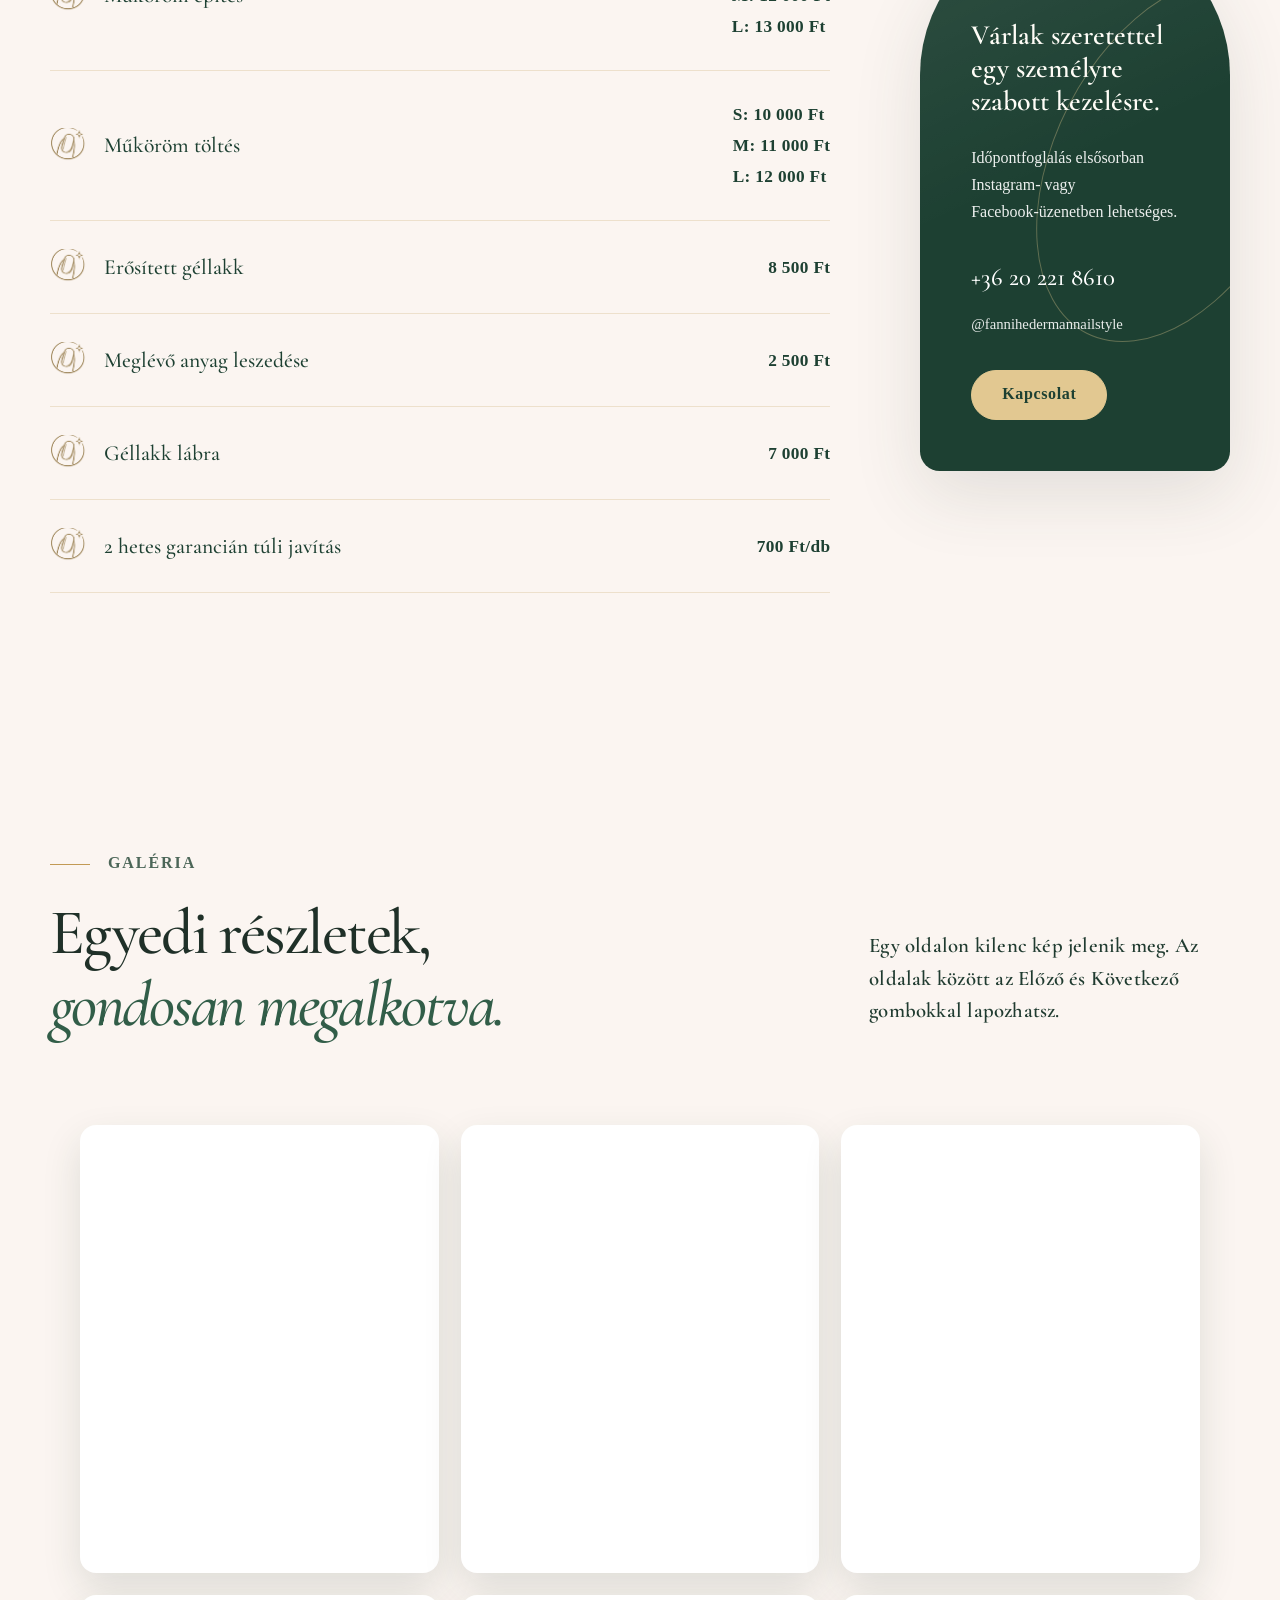
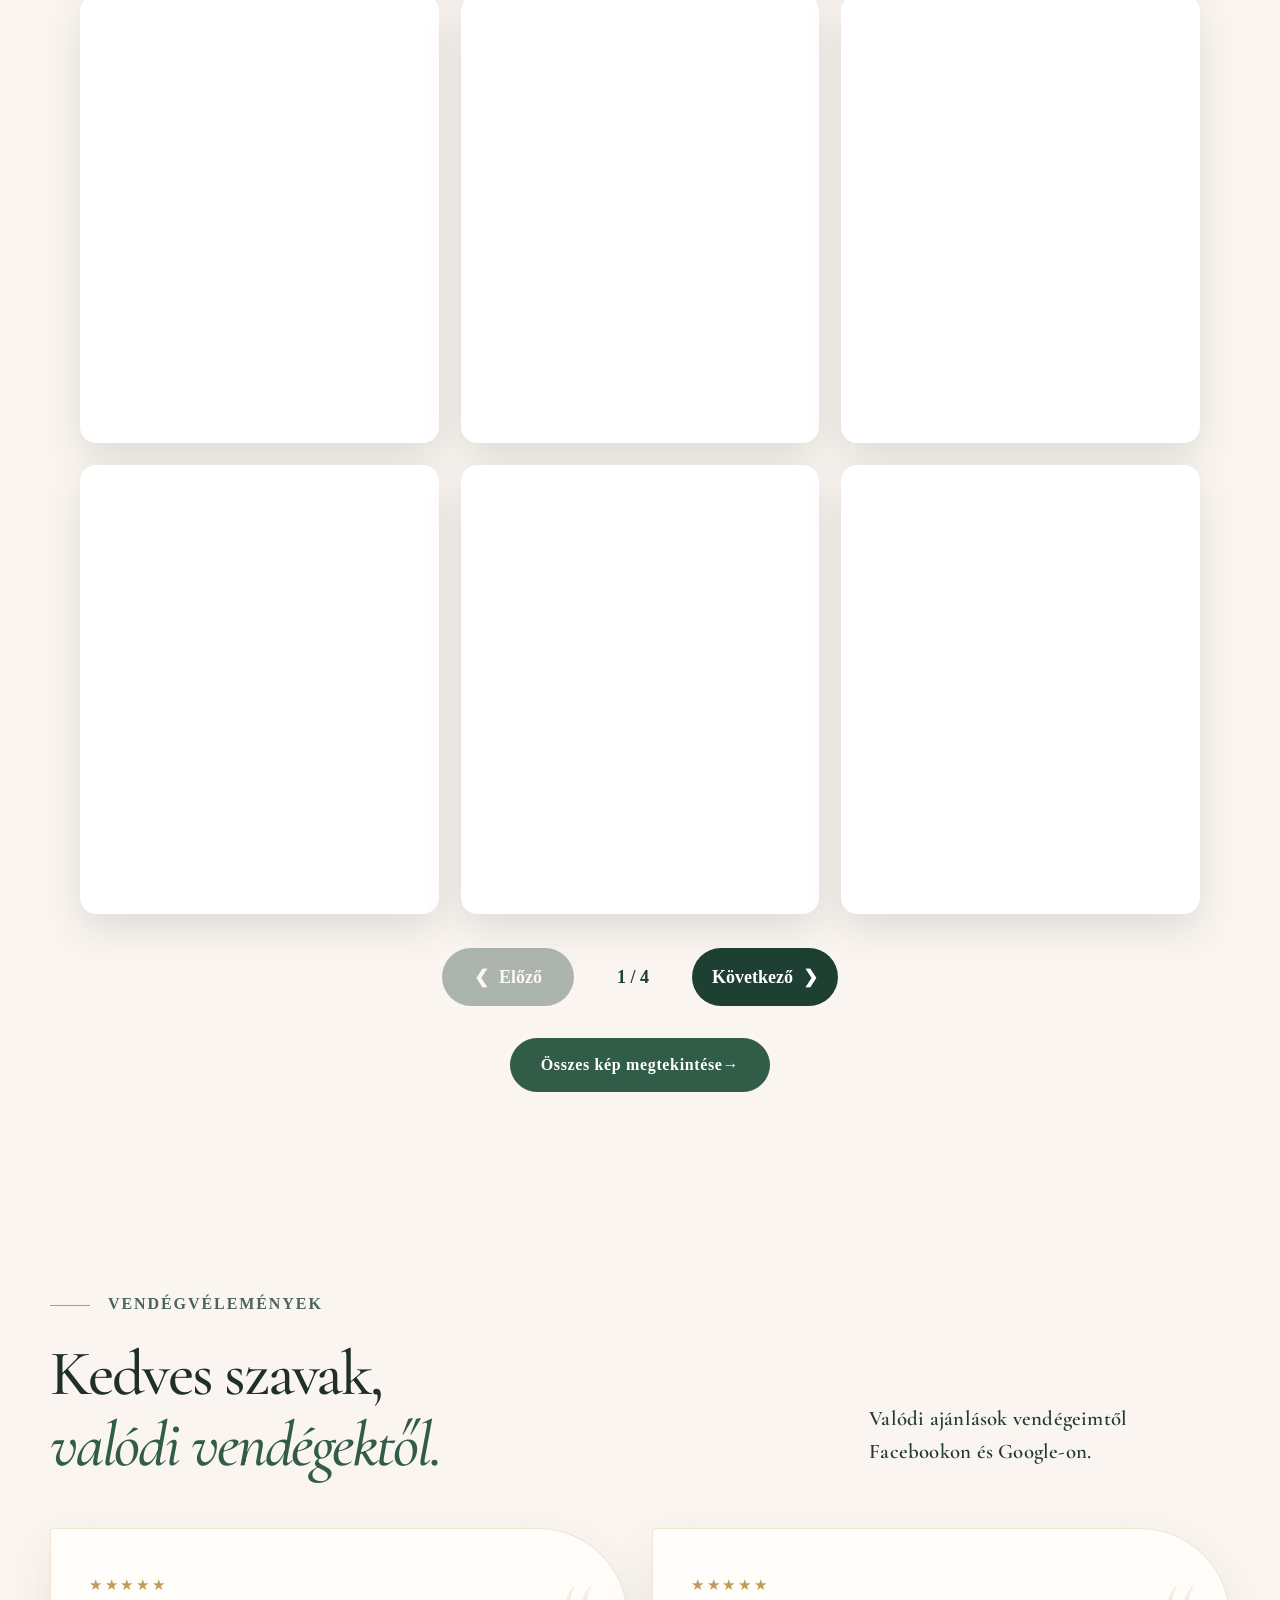
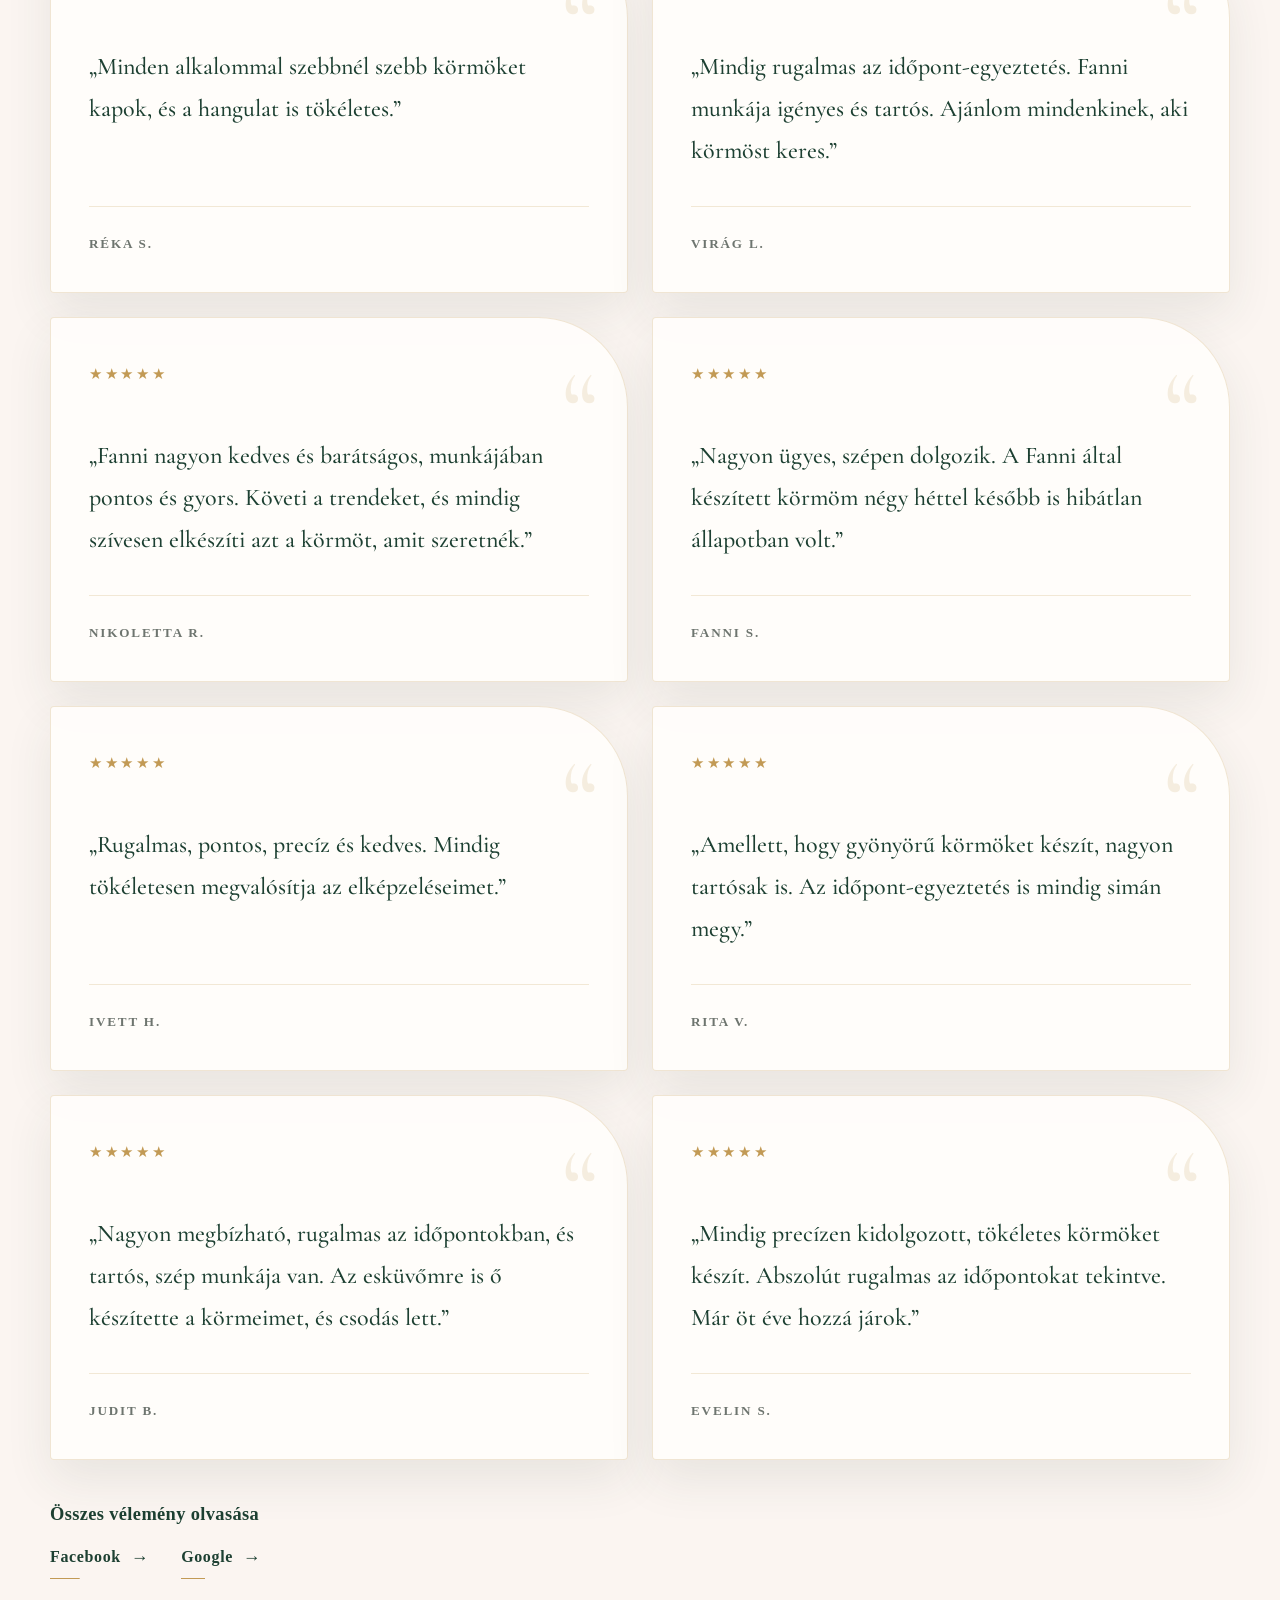
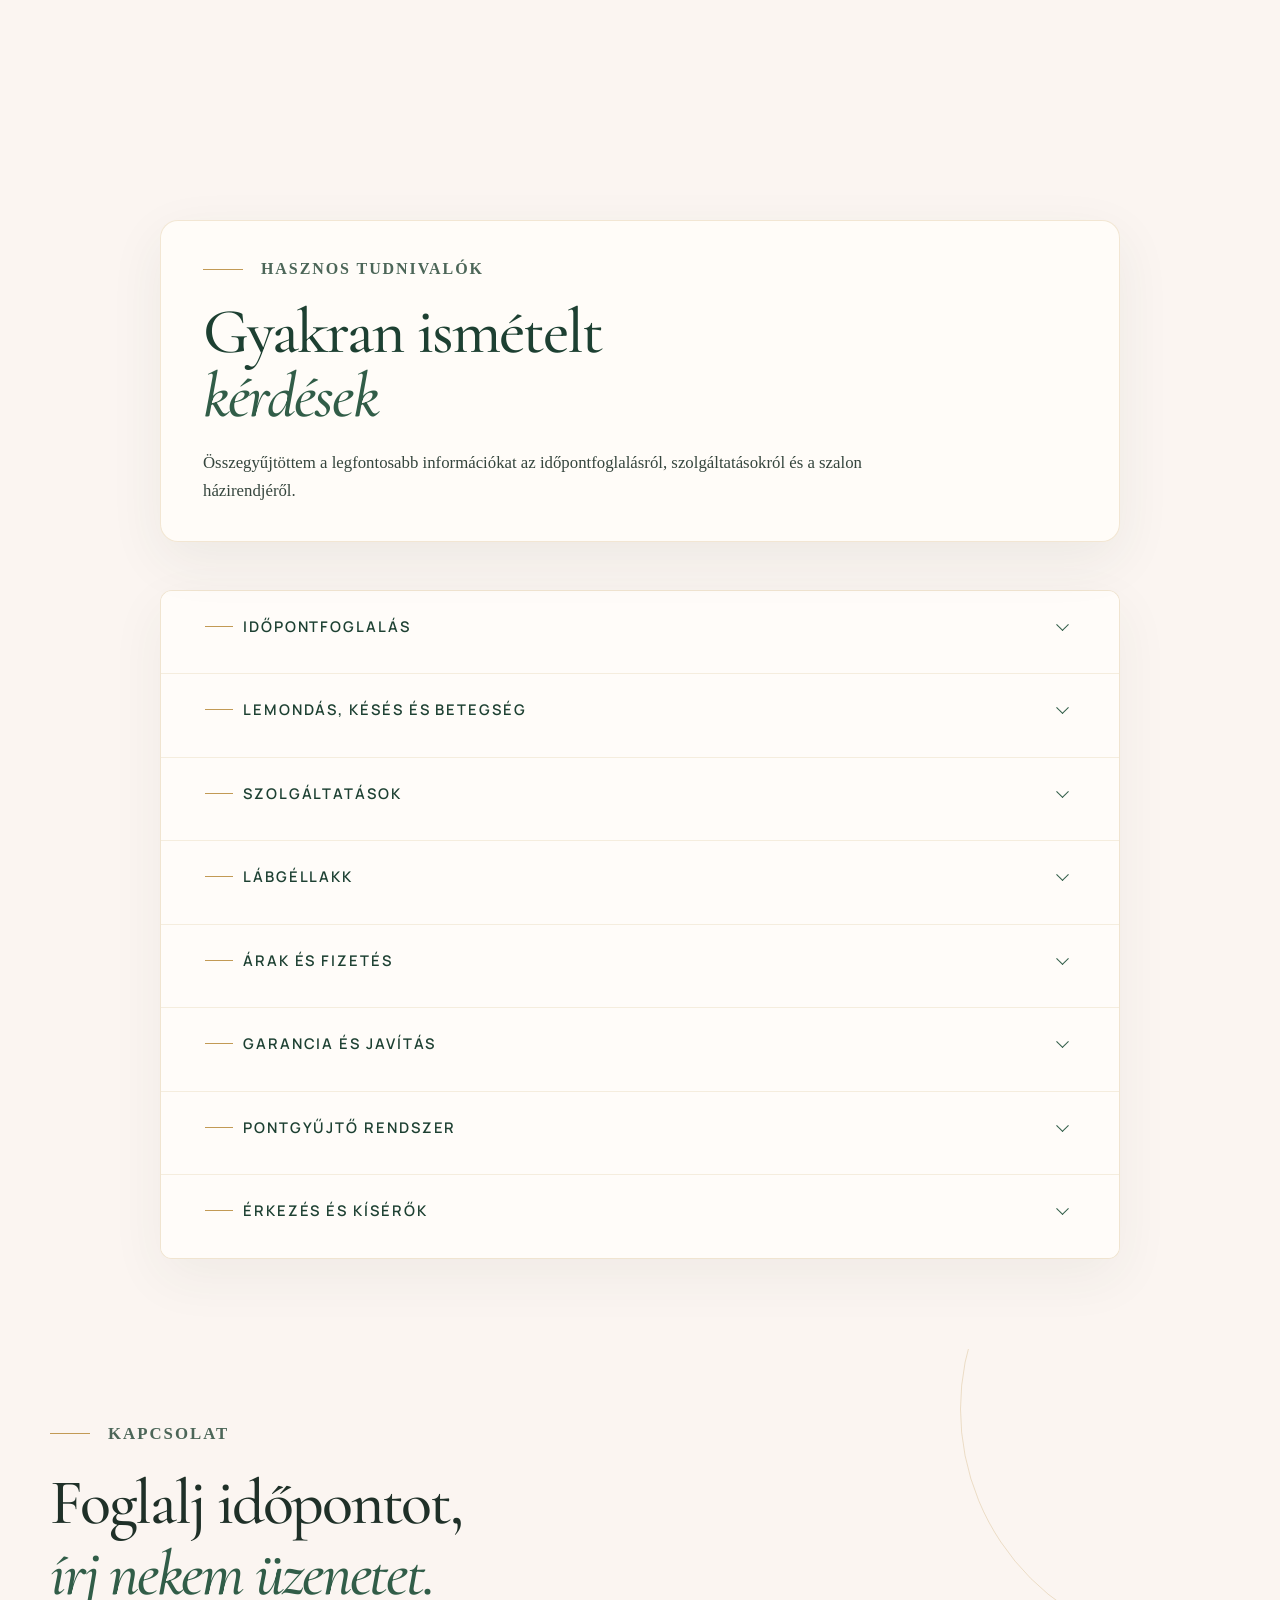
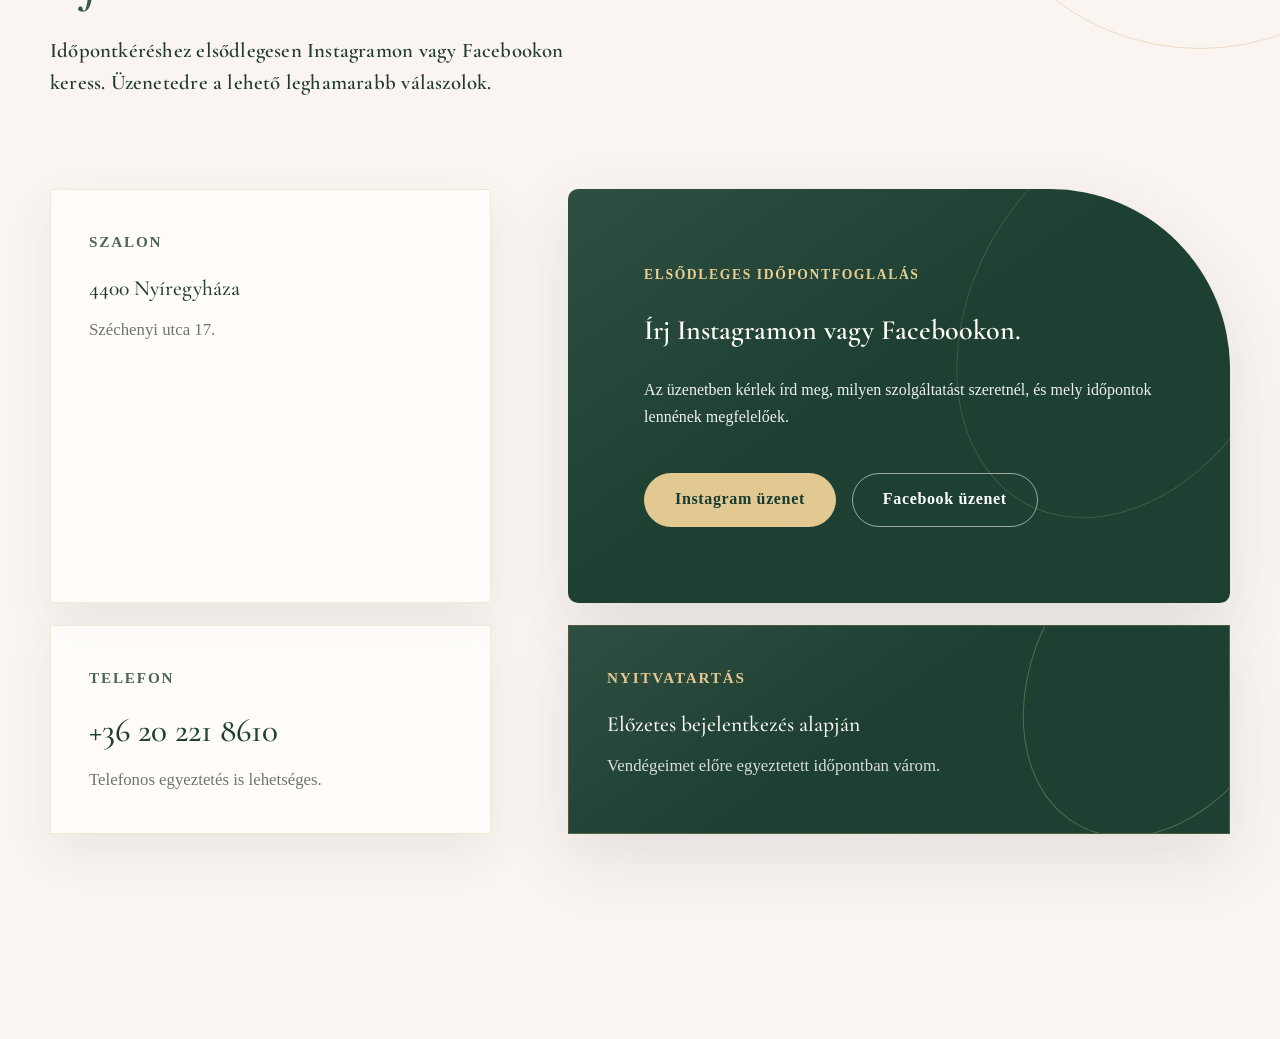
==== commit 3feec598: "Árlista frissítése – 2026. november" ====
--- a/index.html
+++ b/index.html
@@ -404,9 +404,8 @@
                     </h2>
 
                     <p>
-    Az árak forintban értendők, és 2026. október 31-ig érvényesek.
-    2026. november 1-től új árlista lép életbe.
-    Az időpont-egyeztetés elsősorban Instagram- vagy Facebook-üzenetben történik.
+   Az árak forintban értendők, és 2026. november 1-től érvényesek.
+Az időpont-egyeztetés elsősorban Instagram- vagy Facebook-üzenetben, illetve telefonon történik.
 </p>
 
                 </div>
@@ -420,7 +419,7 @@
             <span>01</span>
             <h3>Műköröm építés</h3>
         </div>
-        <strong>9 500 Ft</strong>
+        <strong>S: 11 000 Ft<br>M: 12 000 Ft<br>L: 13 000 Ft</strong>
     </div>
 
     <div class="price-item">
@@ -428,7 +427,7 @@
             <span>02</span>
             <h3>Műköröm töltés</h3>
         </div>
-        <strong>9 000 Ft</strong>
+        <strong>S: 10 000 Ft<br>M: 11 000 Ft<br>L: 12 000 Ft</strong>
     </div>
 
     <div class="price-item">
@@ -436,39 +435,31 @@
             <span>03</span>
             <h3>Erősített géllakk</h3>
         </div>
-        <strong>7 500 Ft</strong>
+        <strong>8 500 Ft</strong>
     </div>
 
     <div class="price-item">
         <div>
             <span>04</span>
-            <h3>Japán manikűr</h3>
+            <h3>Meglévő anyag leszedése</h3>
         </div>
-        <strong>5 000 Ft</strong>
+        <strong>2 500 Ft</strong>
     </div>
 
     <div class="price-item">
         <div>
             <span>05</span>
-            <h3>Meglévő anyag leszedése</h3>
+            <h3>Géllakk lábra</h3>
         </div>
-        <strong>2 000 Ft</strong>
+        <strong>7 000 Ft</strong>
     </div>
 
     <div class="price-item">
         <div>
             <span>06</span>
-            <h3>Géllakk lábra</h3>
+            <h3>2 hetes garancián túli javítás</h3>
         </div>
-        <strong>6 500 Ft</strong>
-    </div>
-
-    <div class="price-item">
-        <div>
-            <span>07</span>
-            <h3>Két hét garancia utáni javítás</h3>
-        </div>
-        <strong>500 Ft / db</strong>
+        <strong>700 Ft/db</strong>
     </div>
 
 </div>
@@ -1331,4 +1322,4 @@
 
 </body>
 
-</html>+</html>
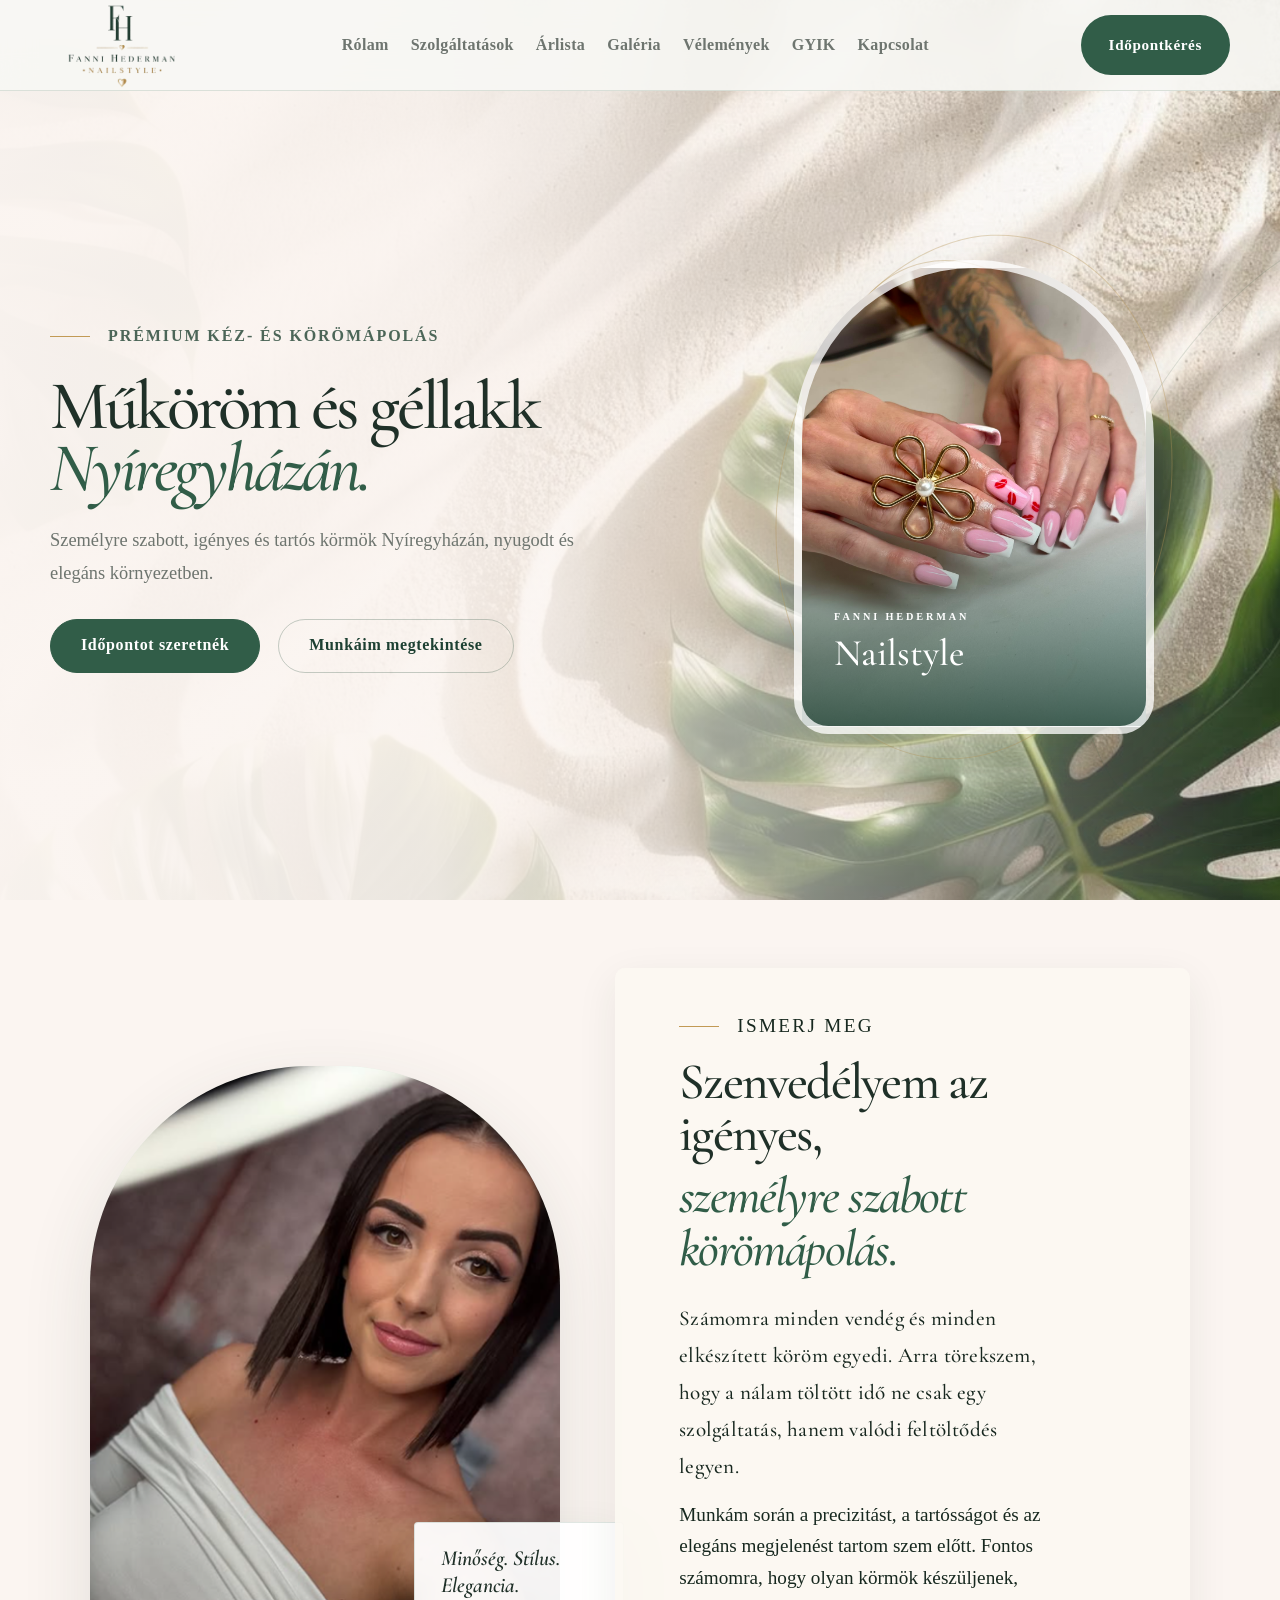
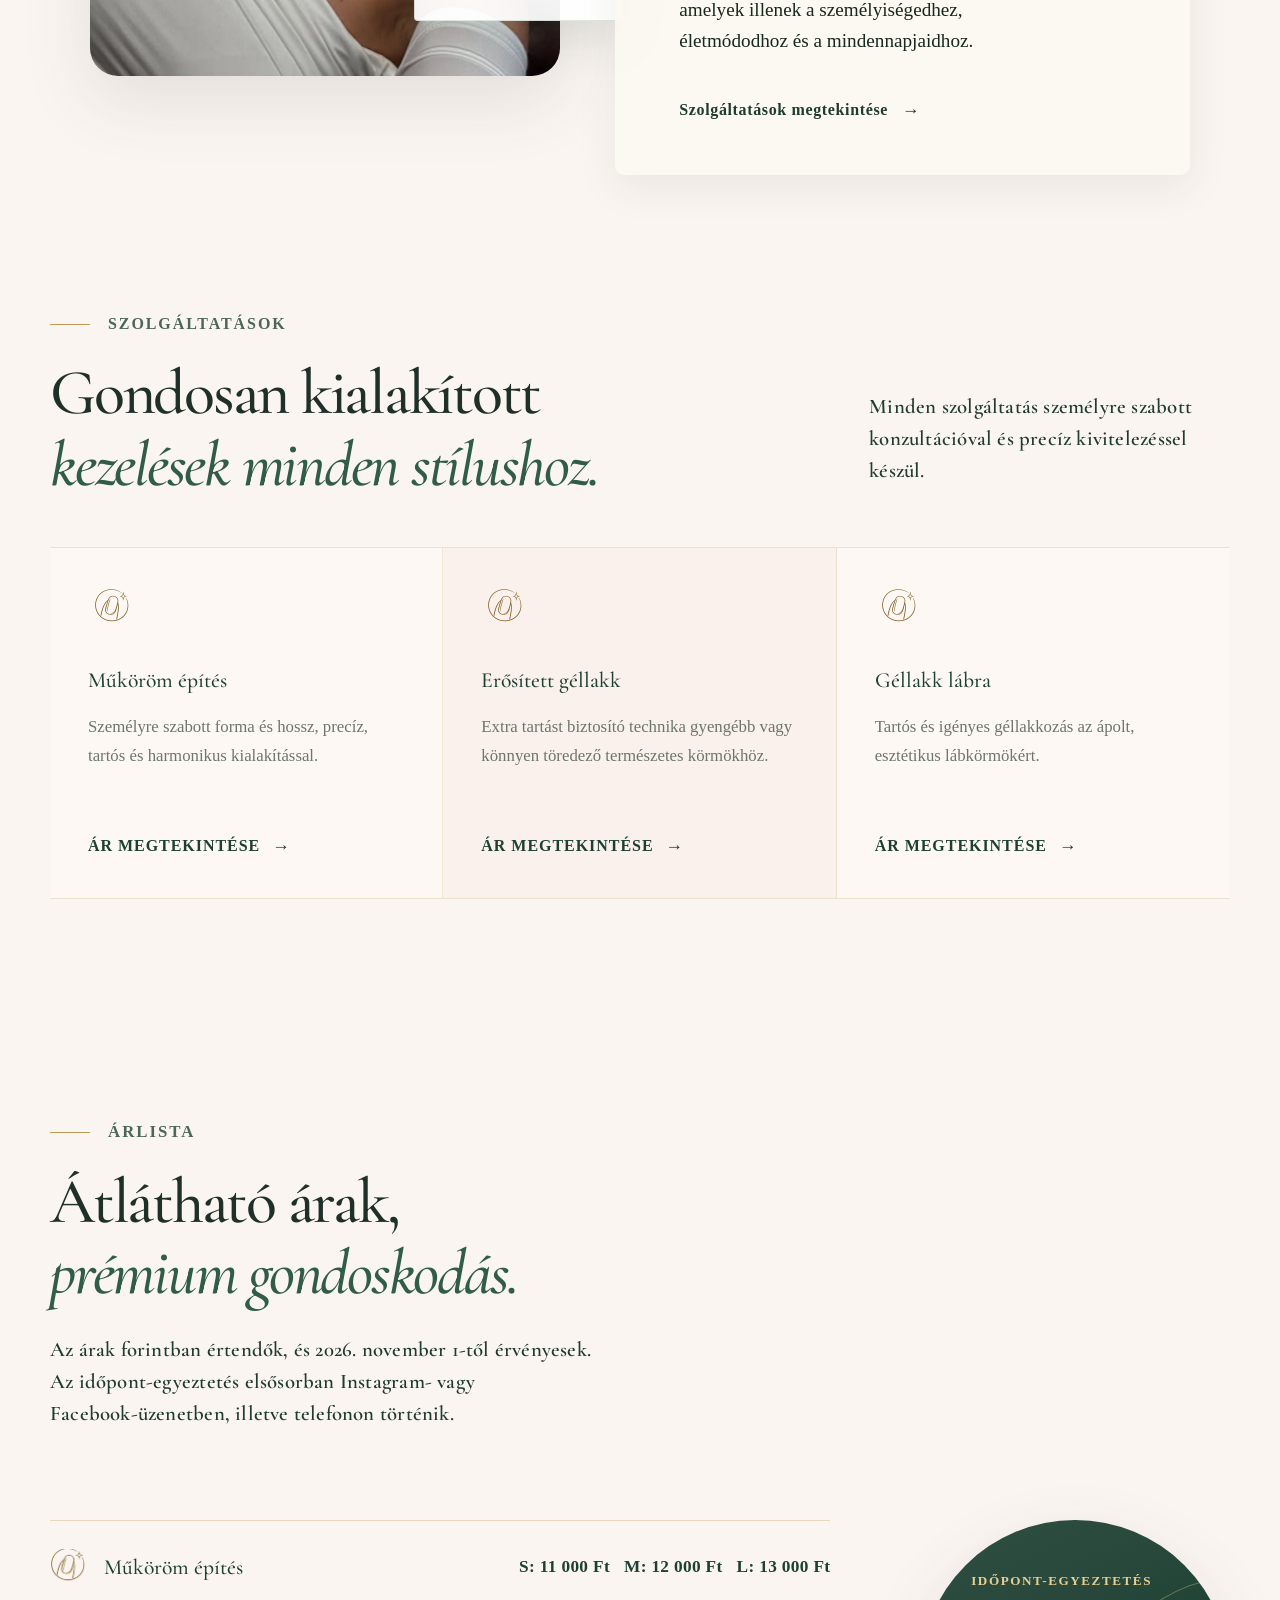
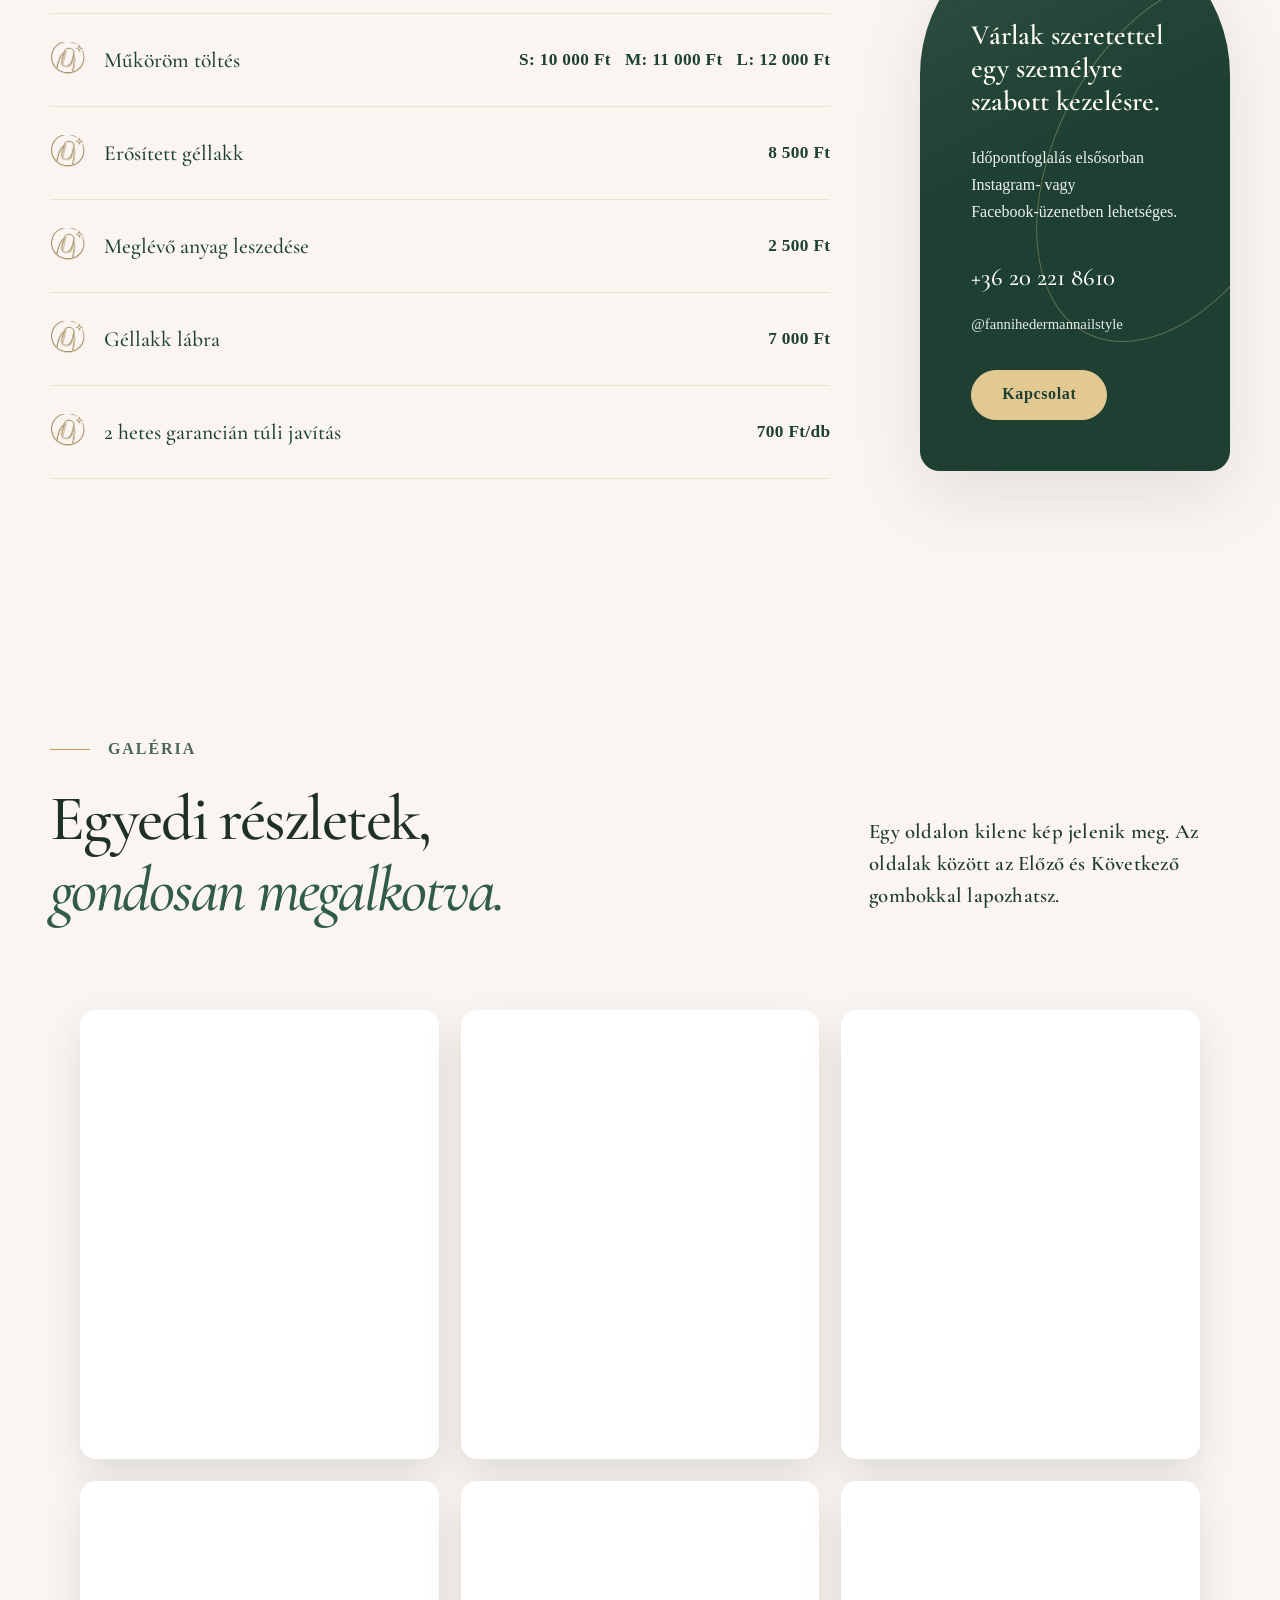
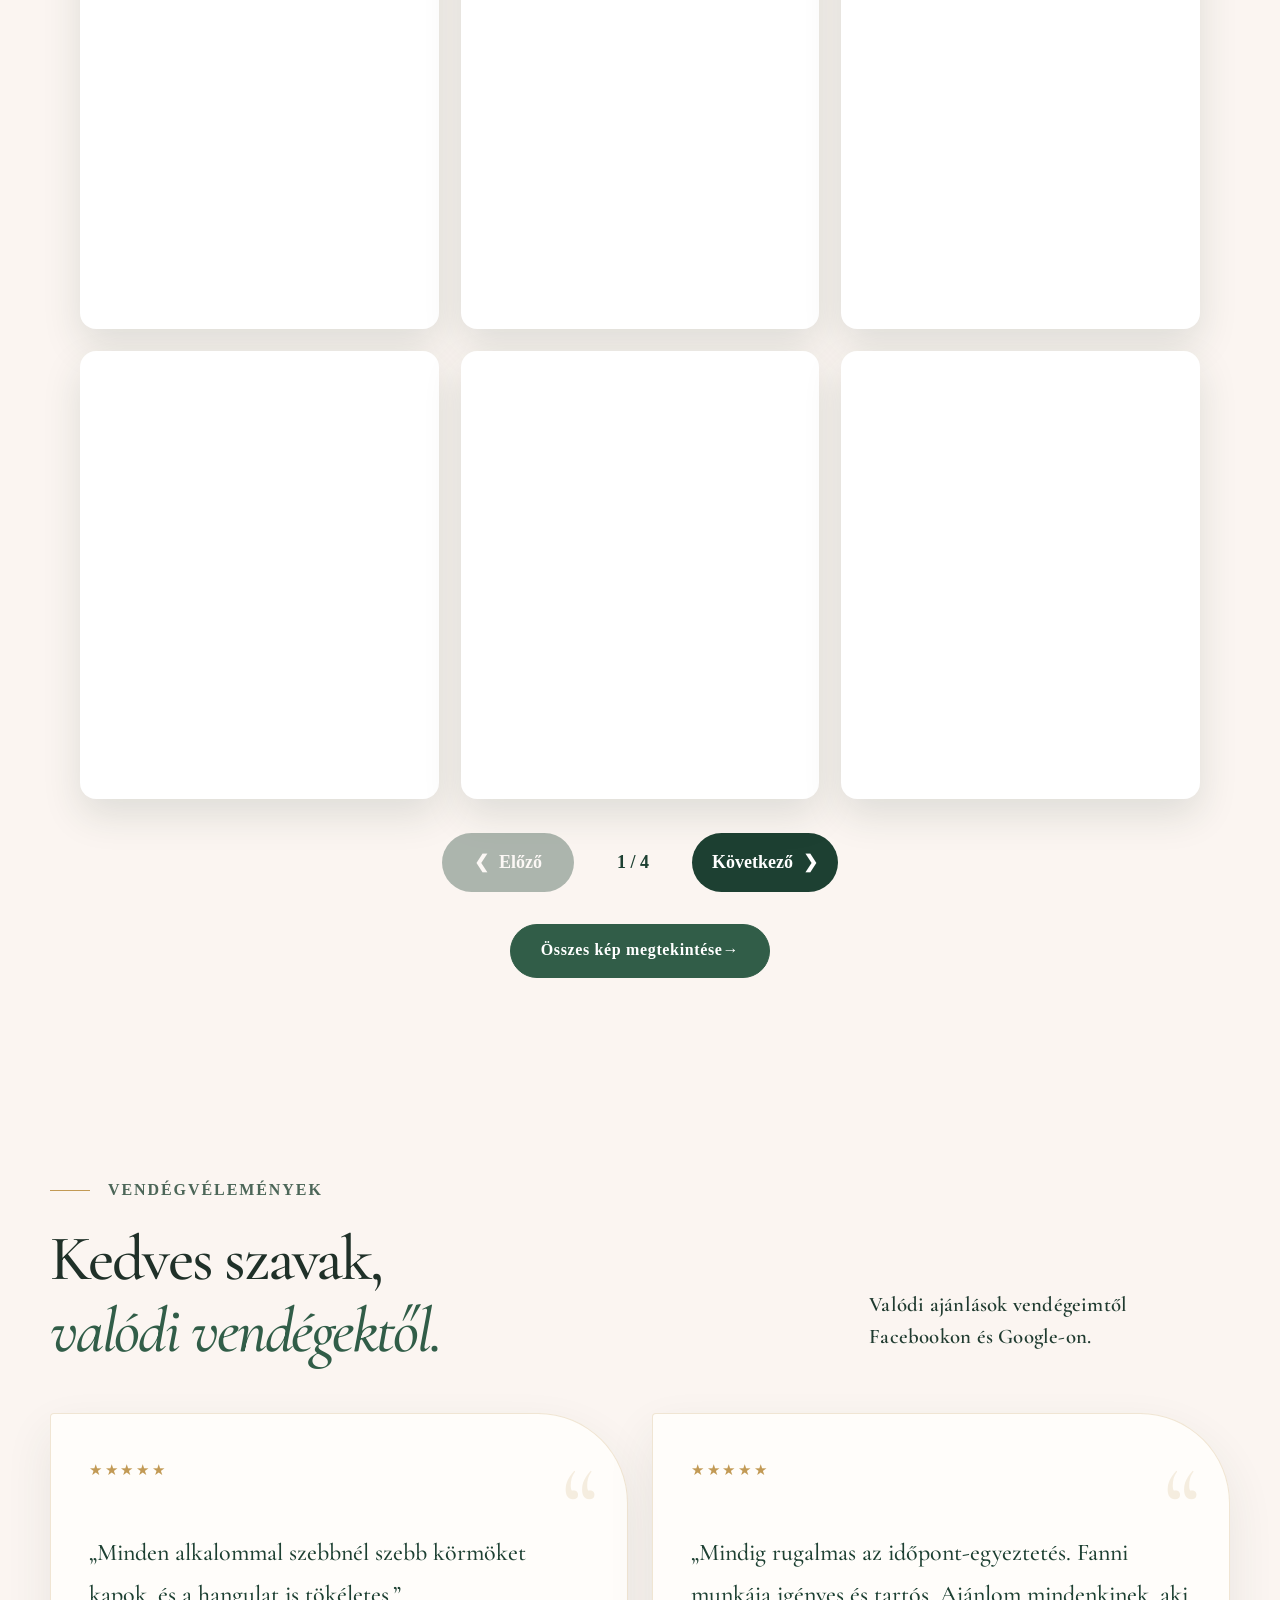
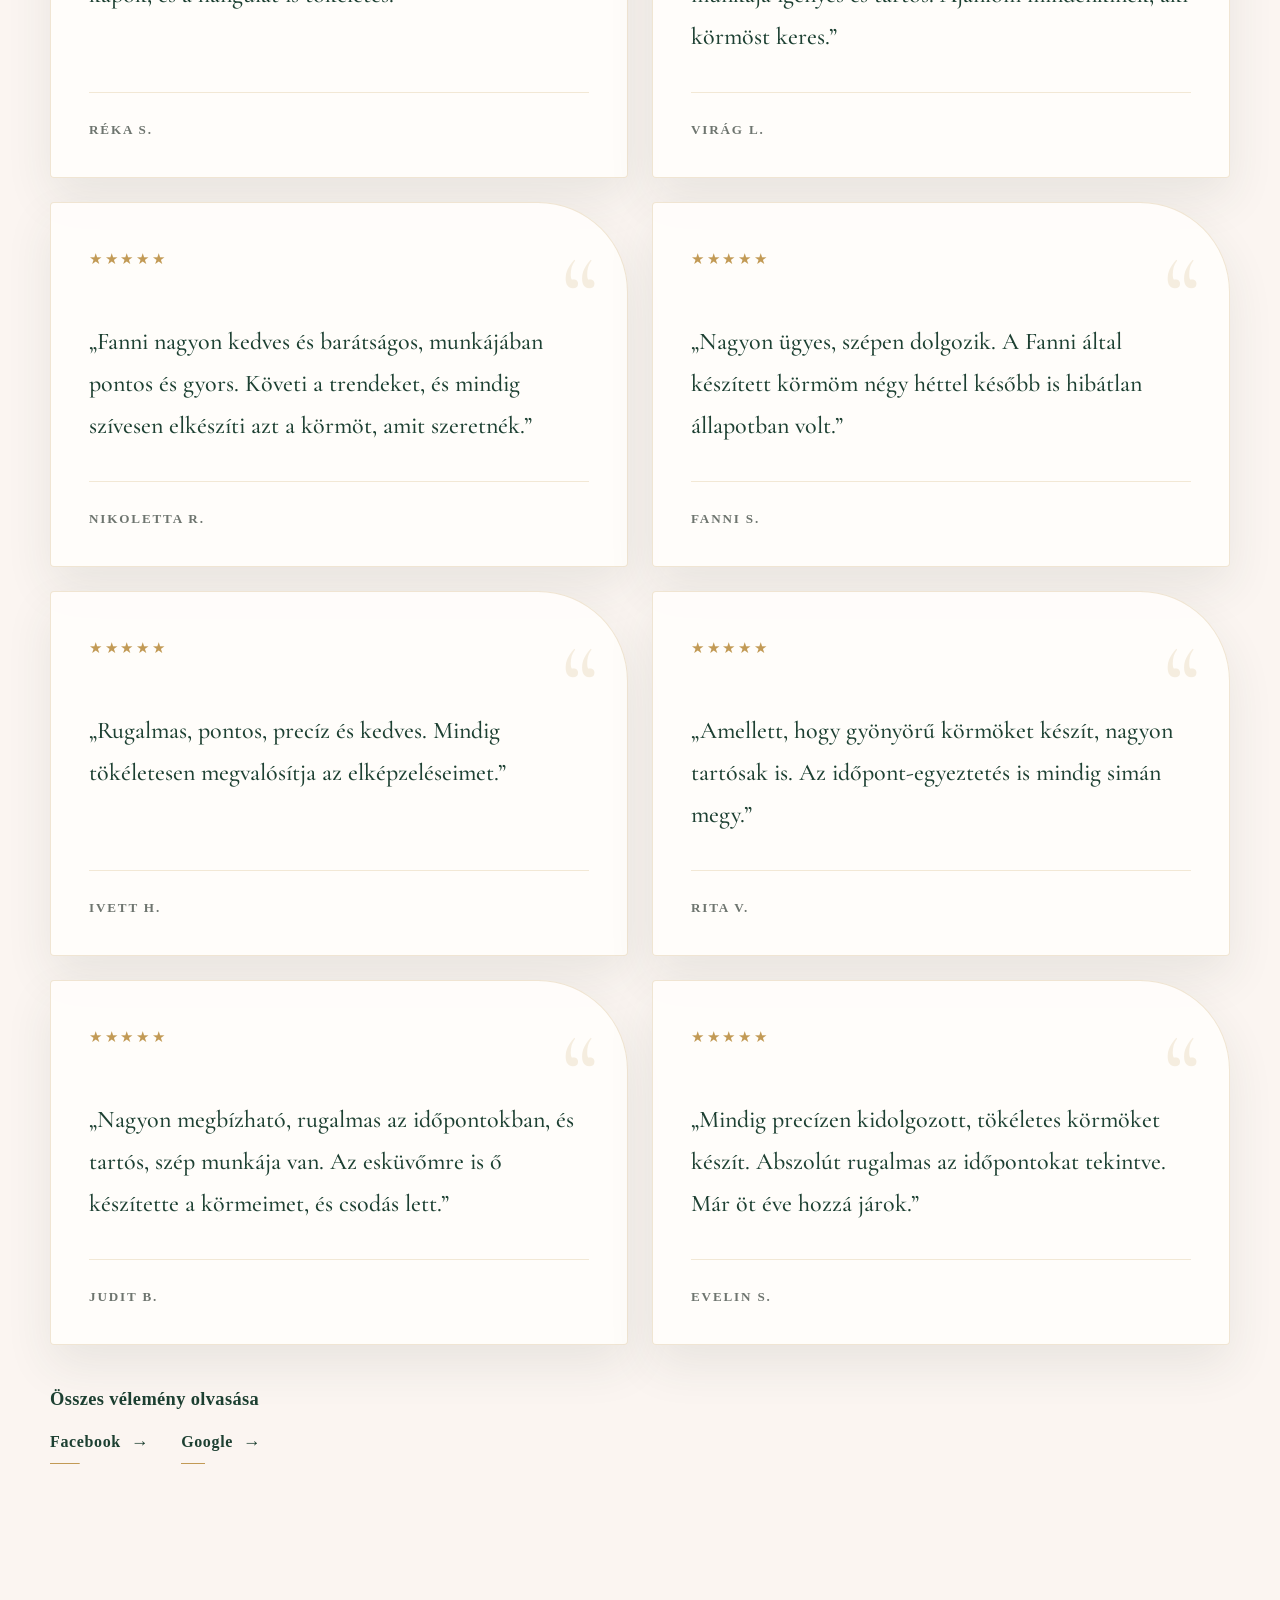
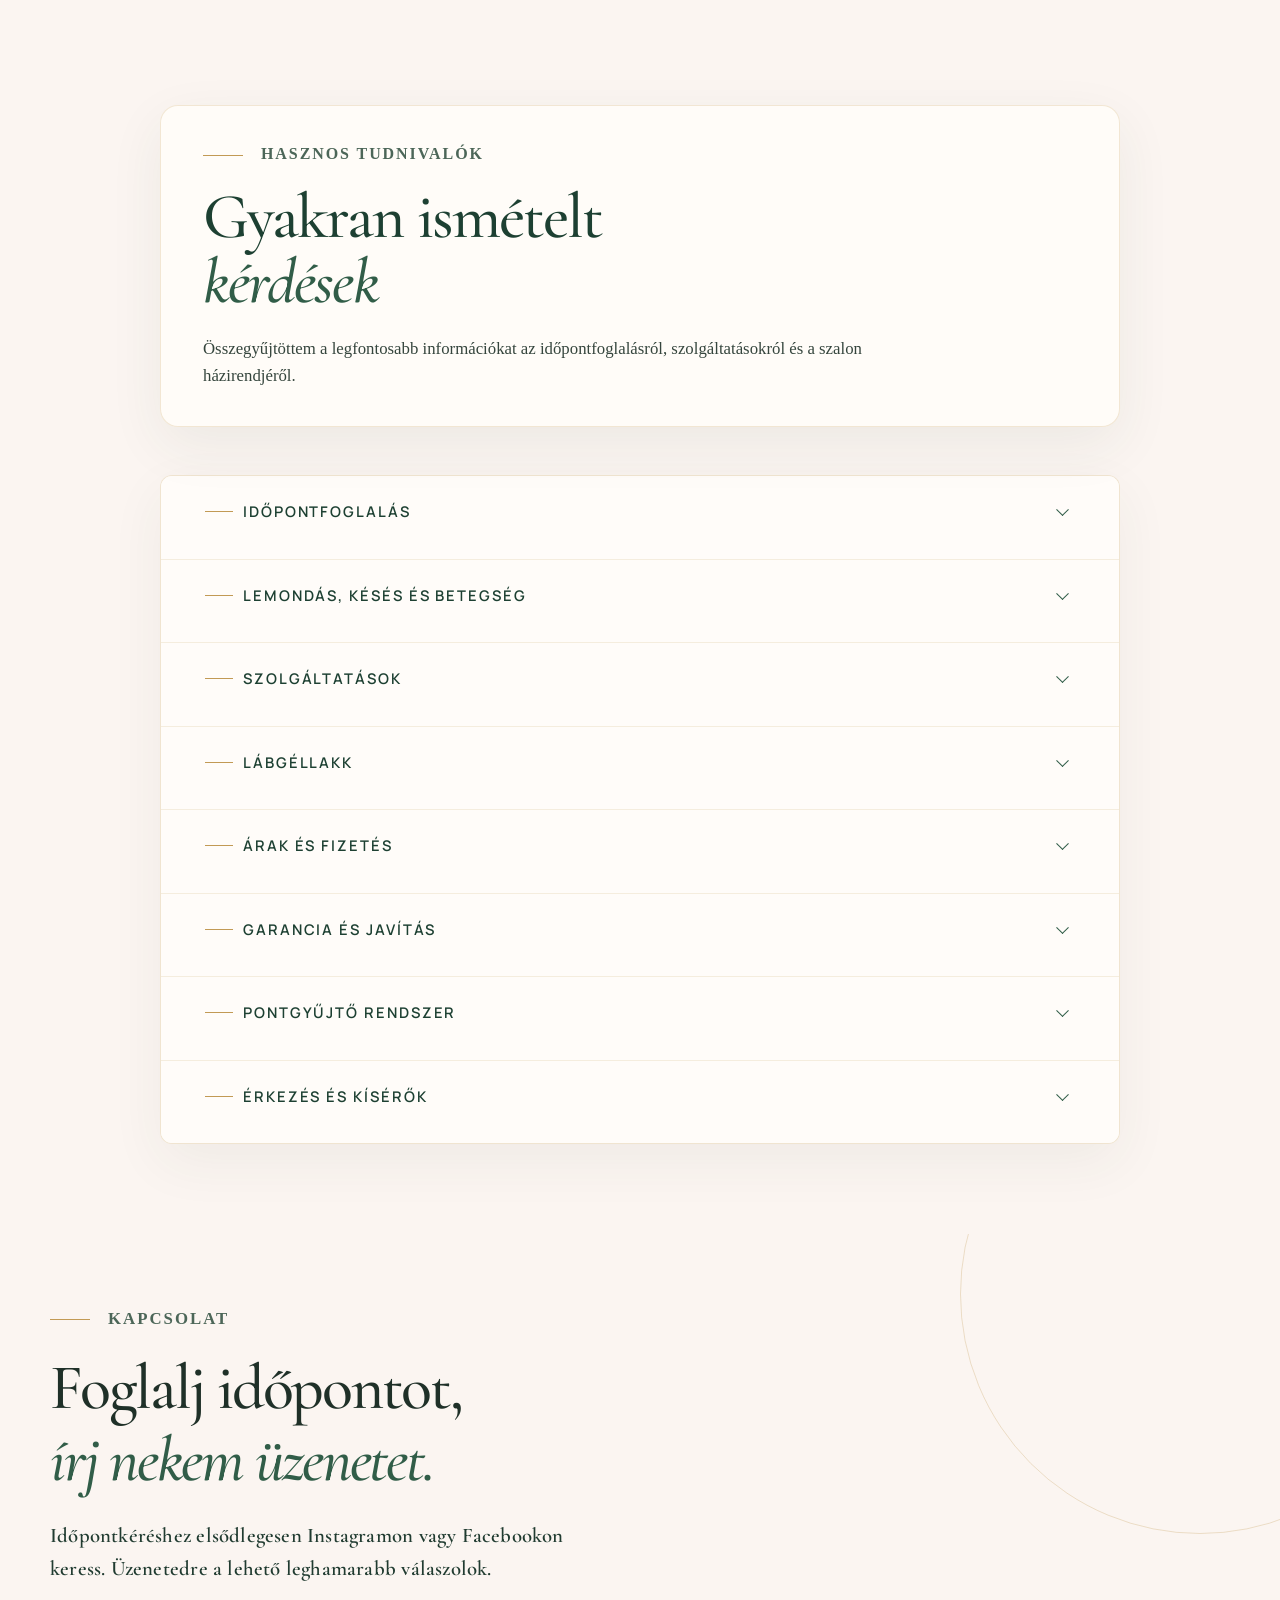
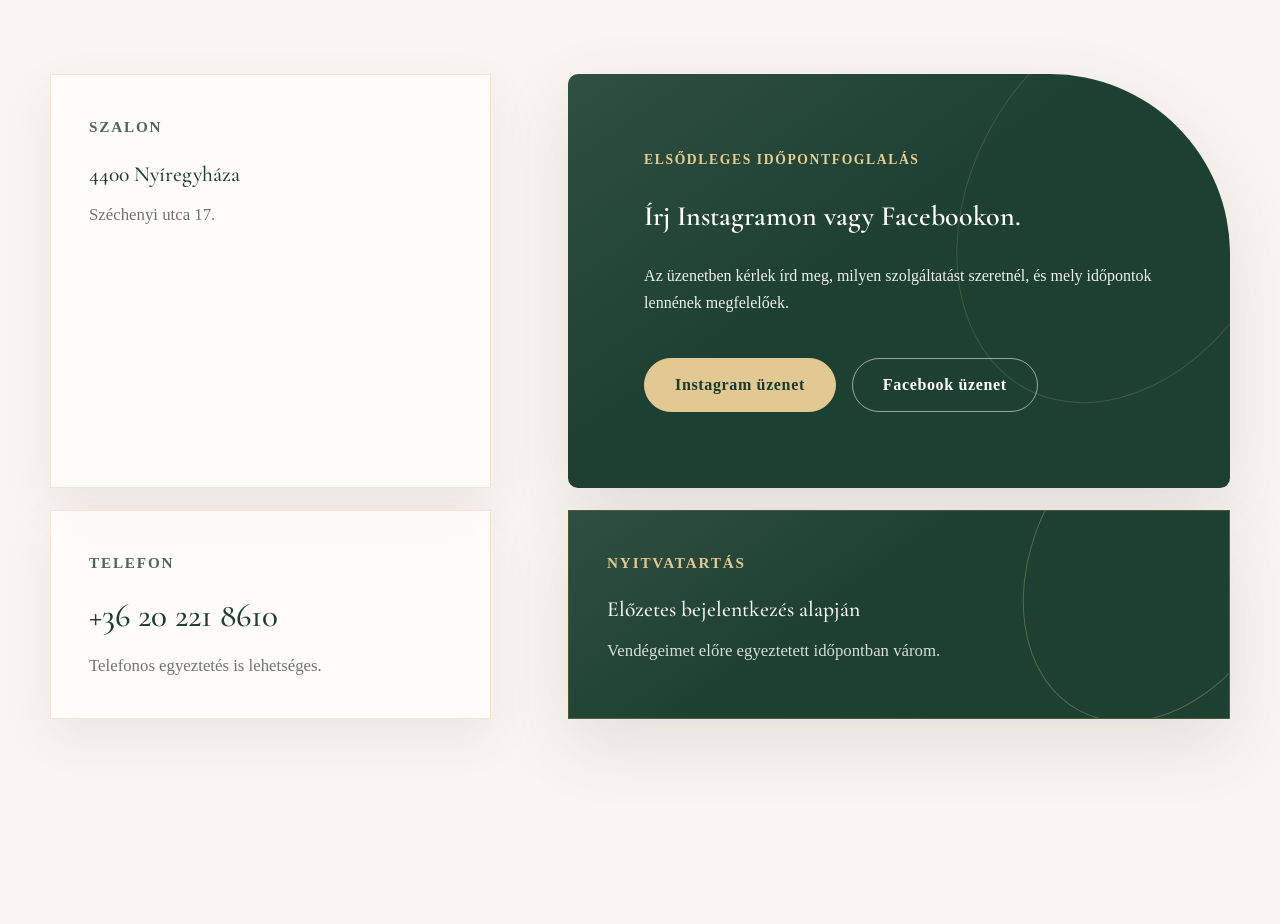
==== commit 351fa785: "Árlista S/M/L árak megjelenítésének javítása" ====
--- a/index.html
+++ b/index.html
@@ -419,7 +419,7 @@
             <span>01</span>
             <h3>Műköröm építés</h3>
         </div>
-        <strong>S: 11 000 Ft<br>M: 12 000 Ft<br>L: 13 000 Ft</strong>
+        <strong>S: 11 000 Ft &nbsp; M: 12 000 Ft &nbsp; L: 13 000 Ft</strong>
     </div>
 
     <div class="price-item">
@@ -427,7 +427,7 @@
             <span>02</span>
             <h3>Műköröm töltés</h3>
         </div>
-        <strong>S: 10 000 Ft<br>M: 11 000 Ft<br>L: 12 000 Ft</strong>
+        <strong>S: 10 000 Ft &nbsp; M: 11 000 Ft &nbsp; L: 12 000 Ft</strong>
     </div>
 
     <div class="price-item">
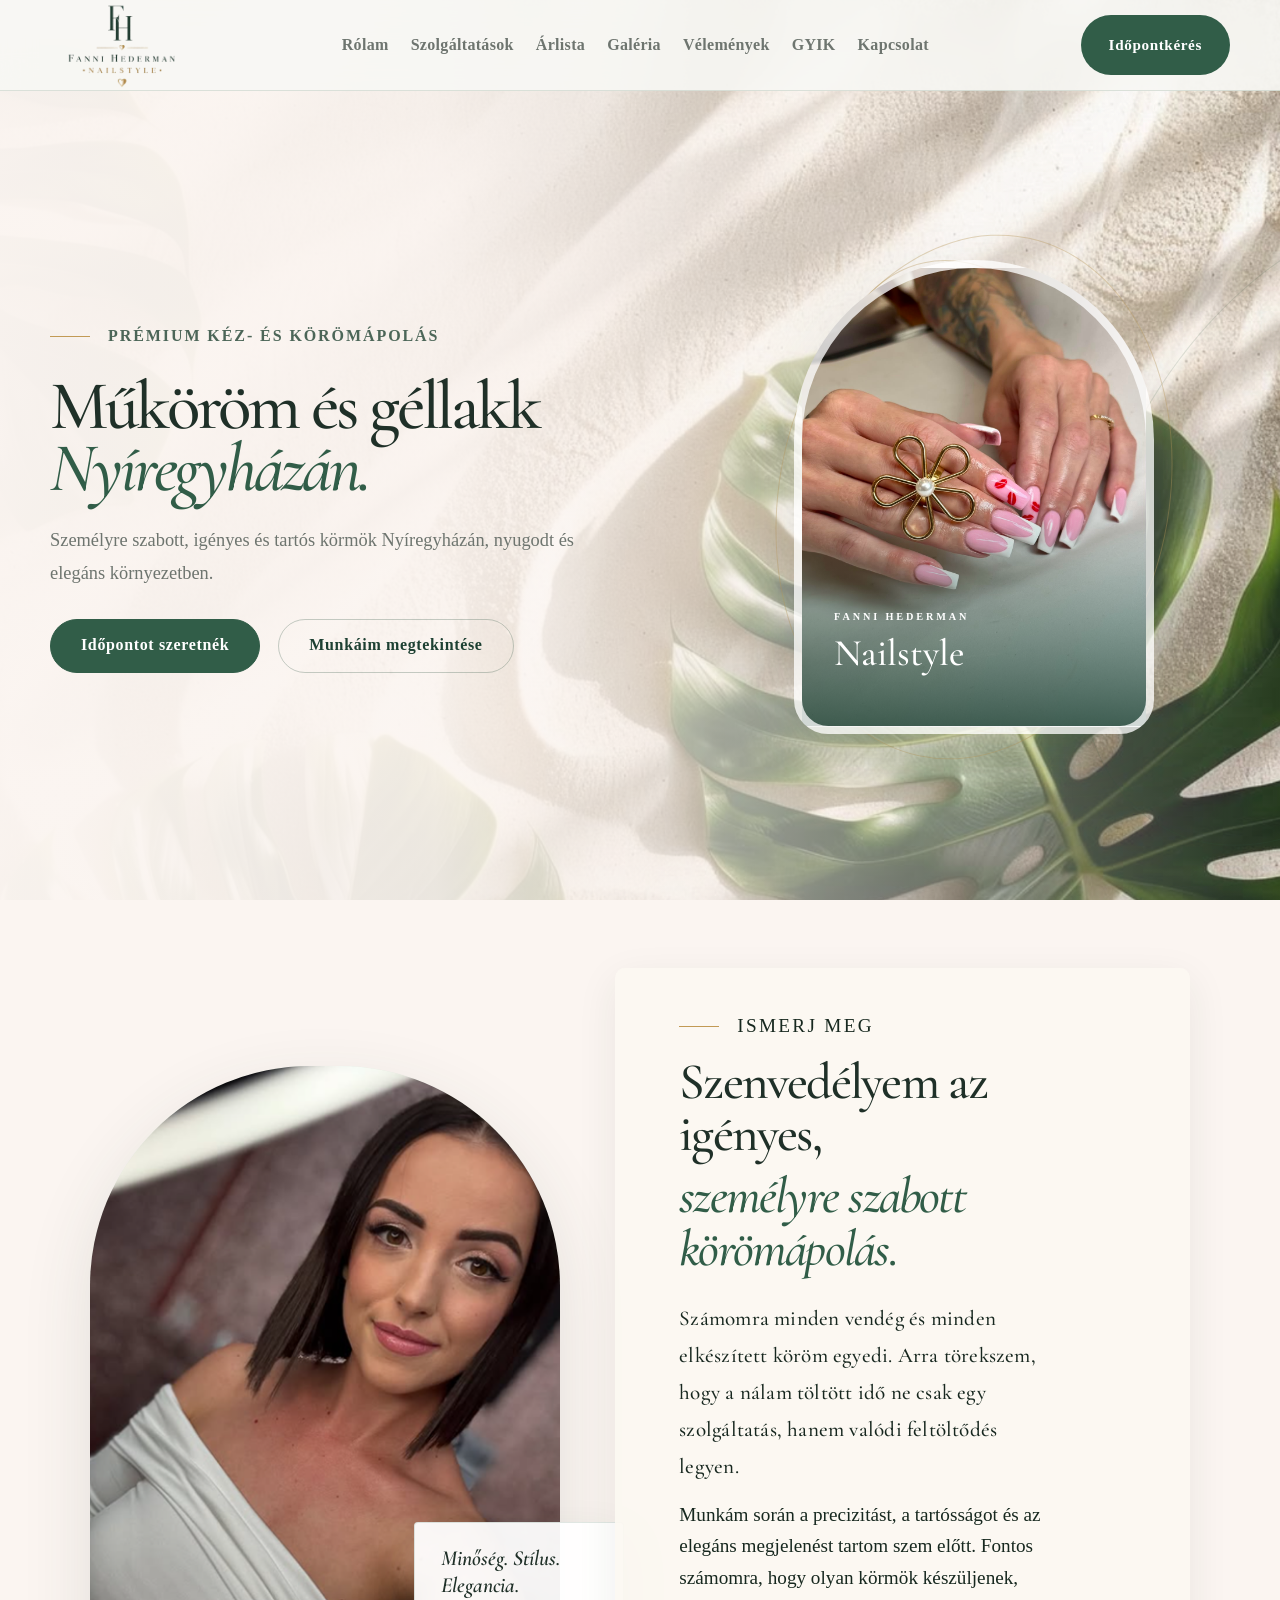
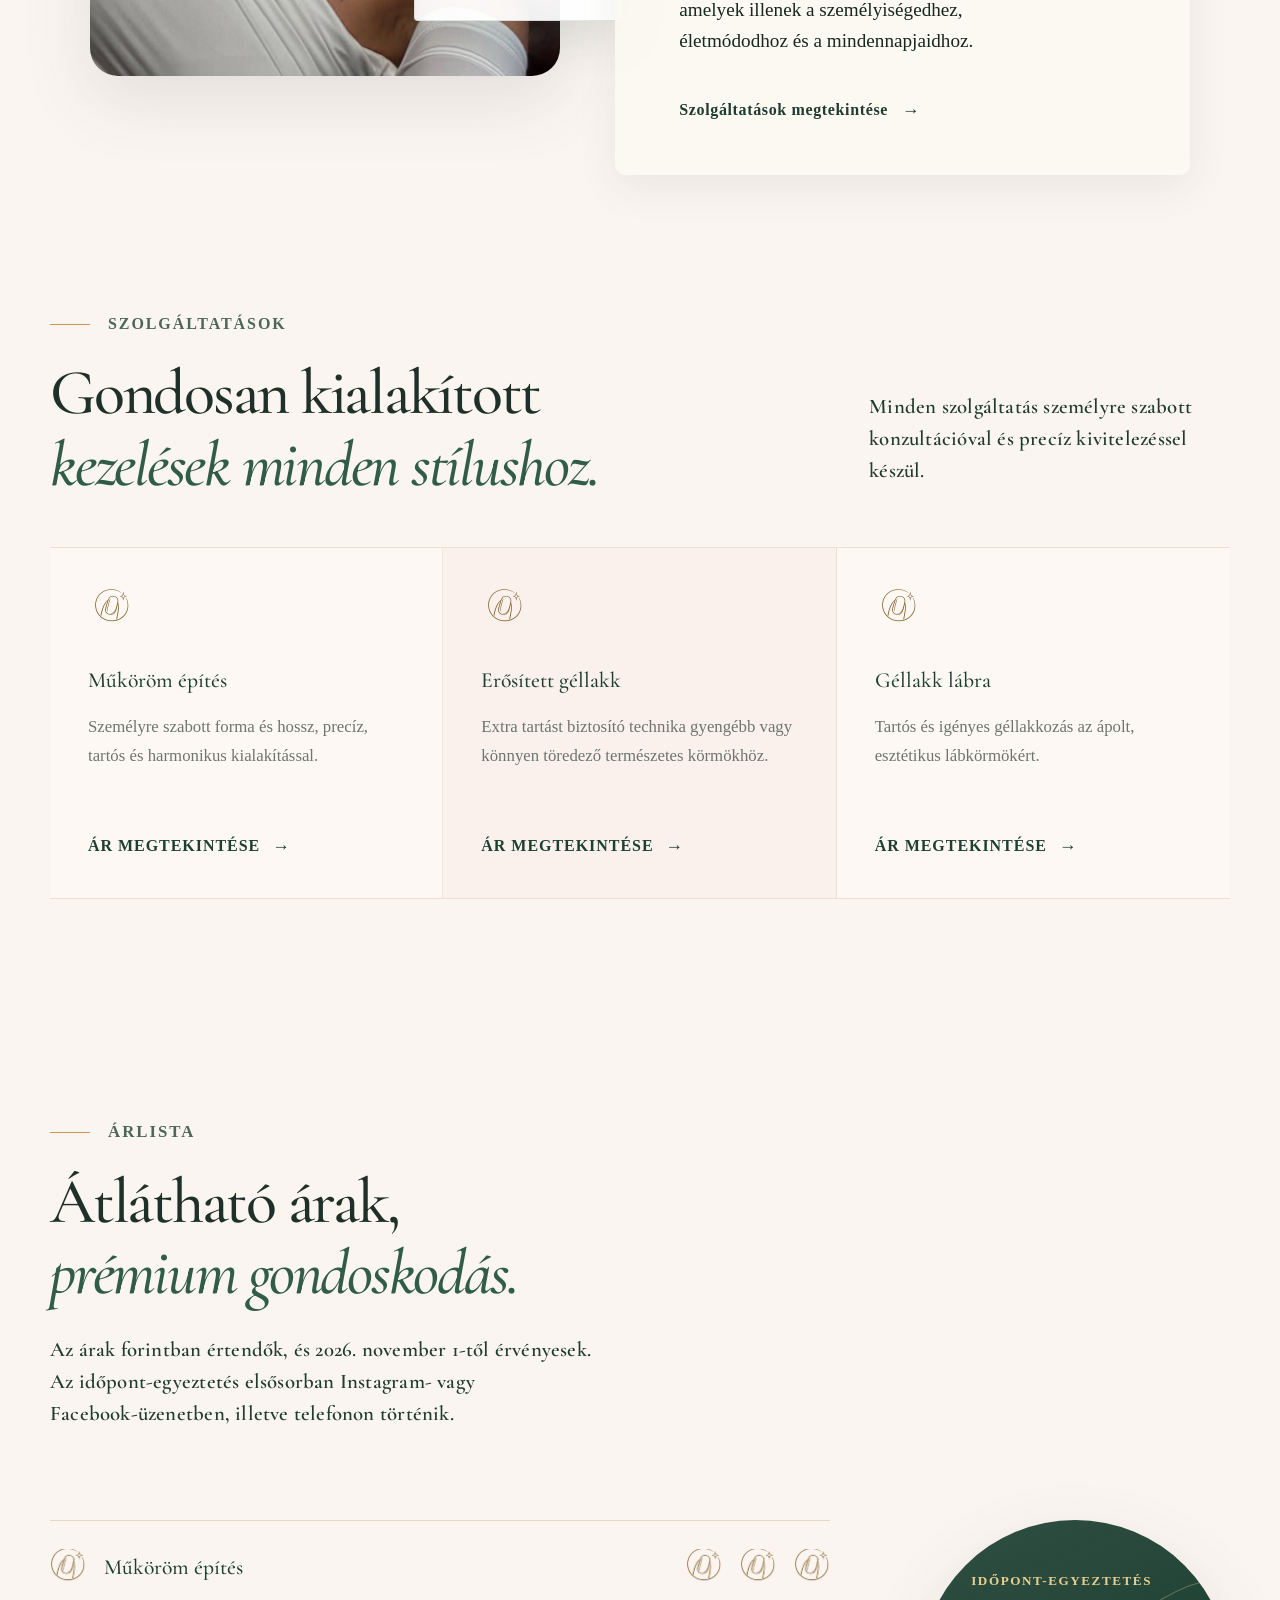
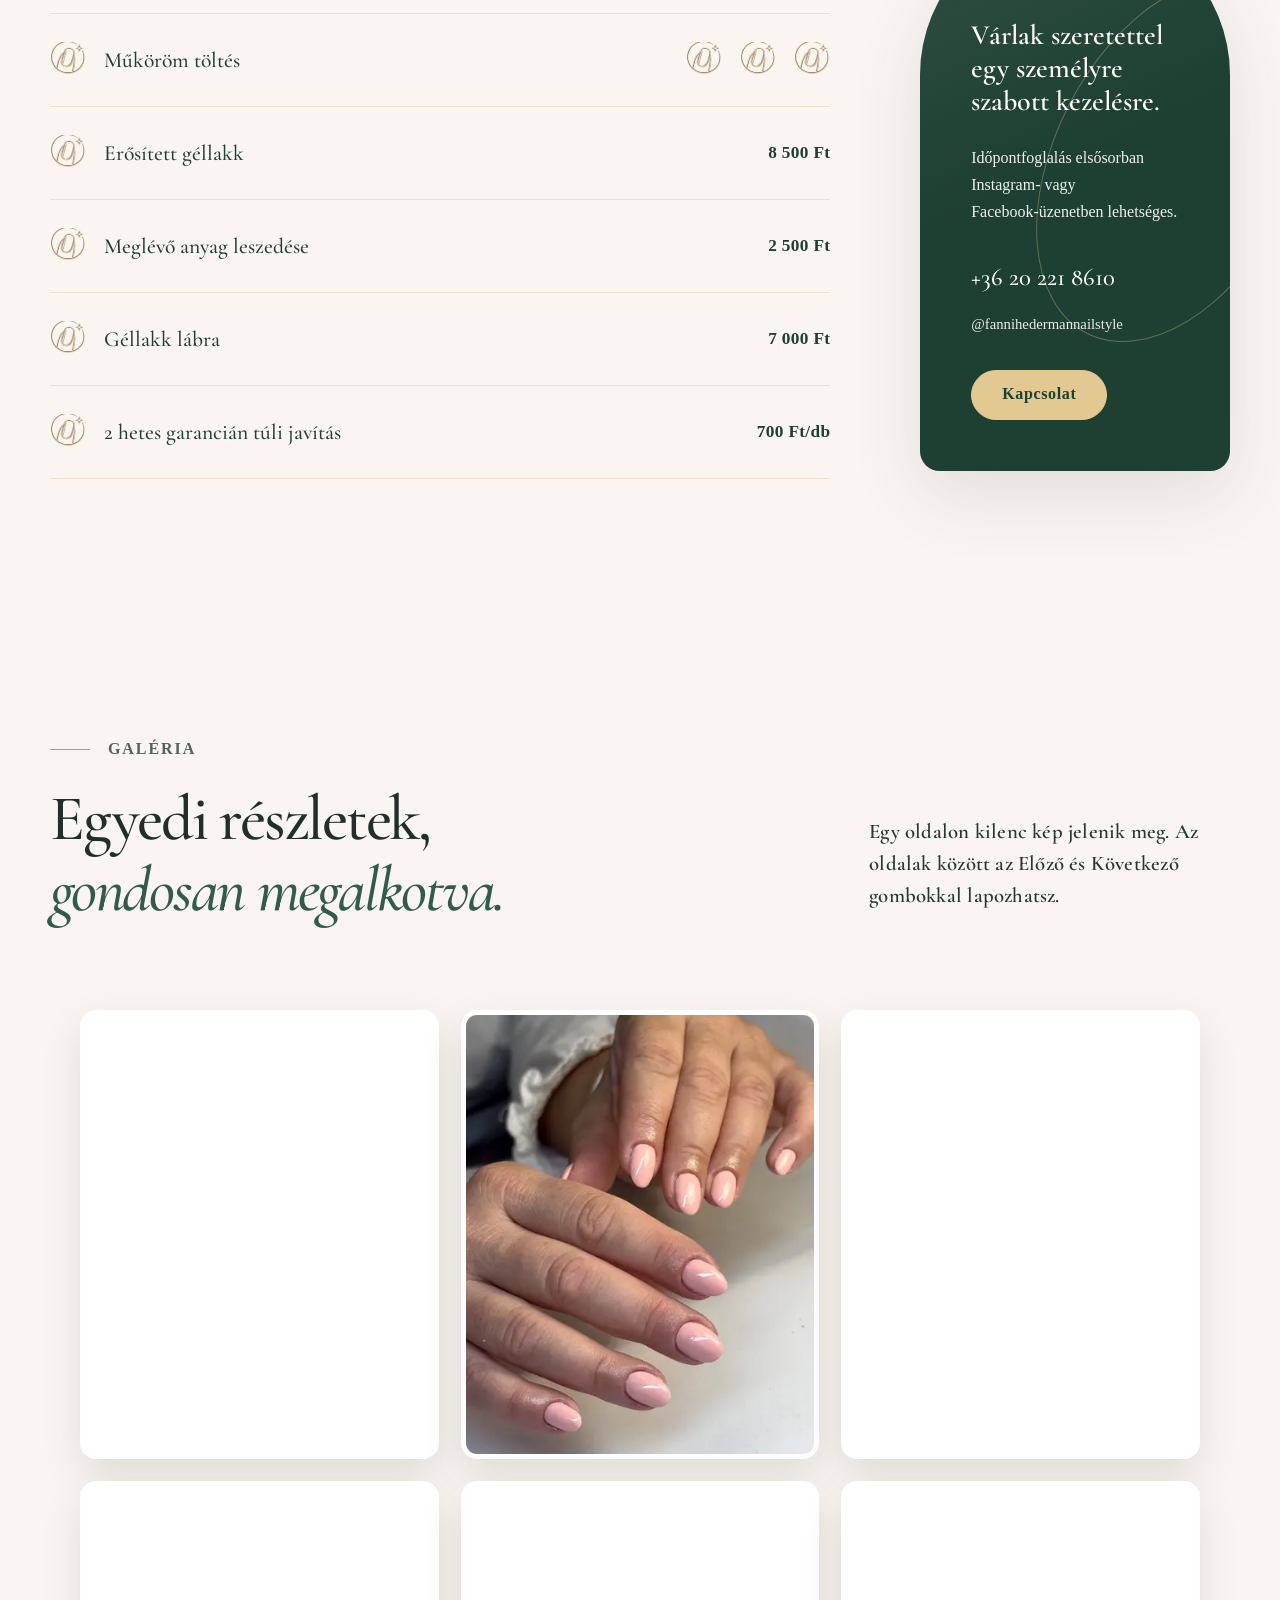
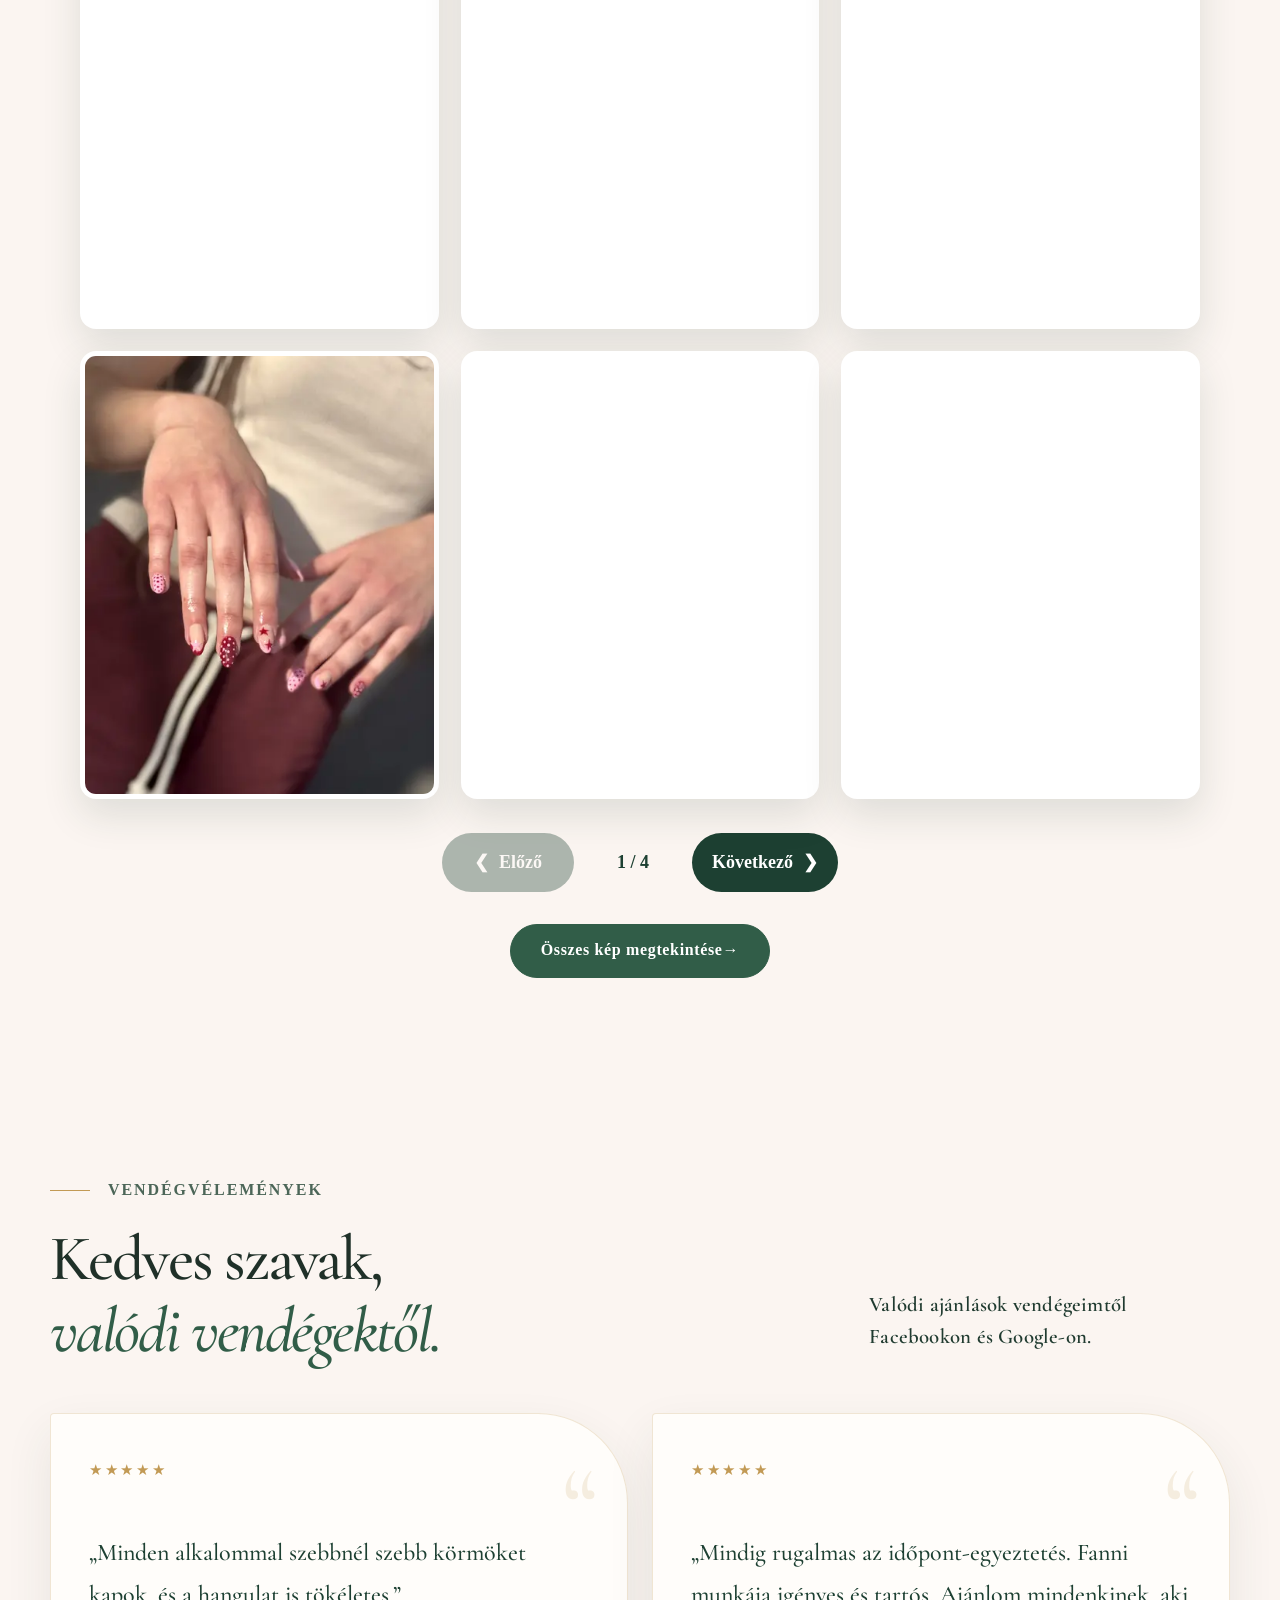
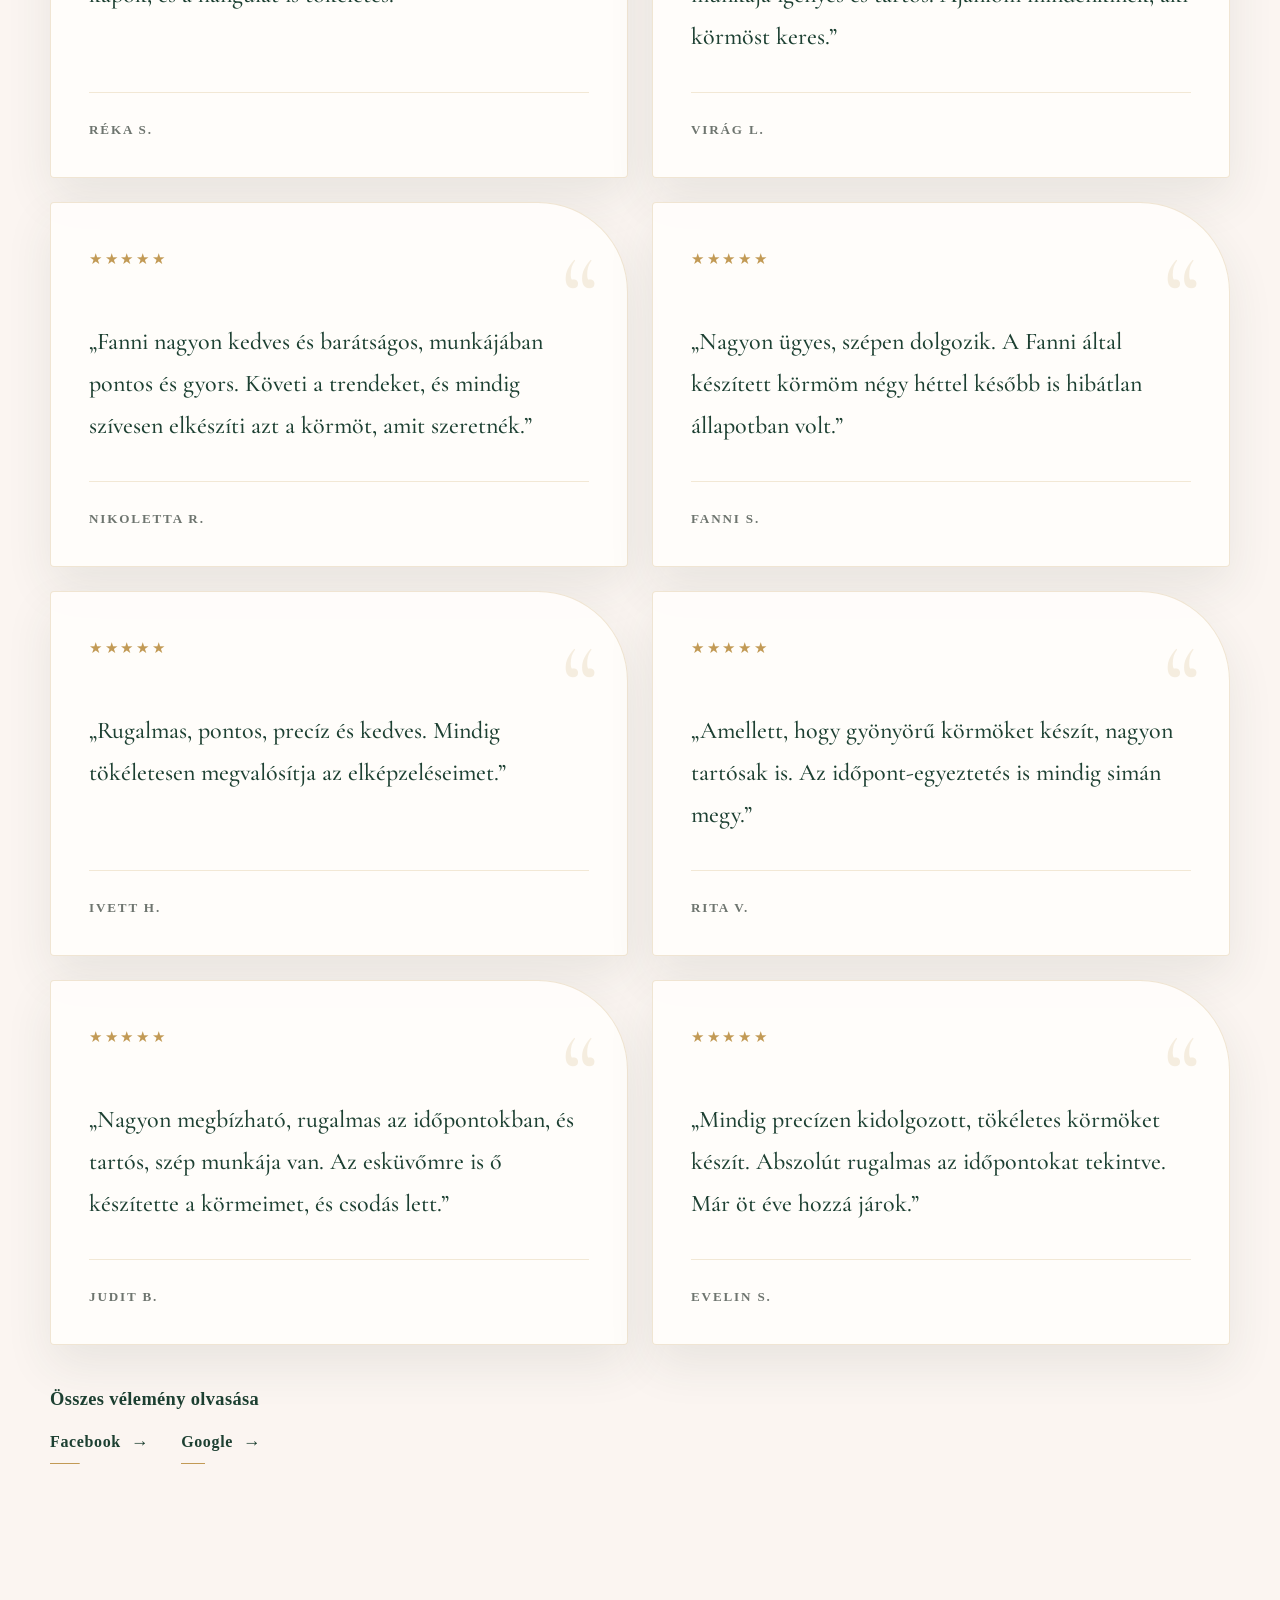
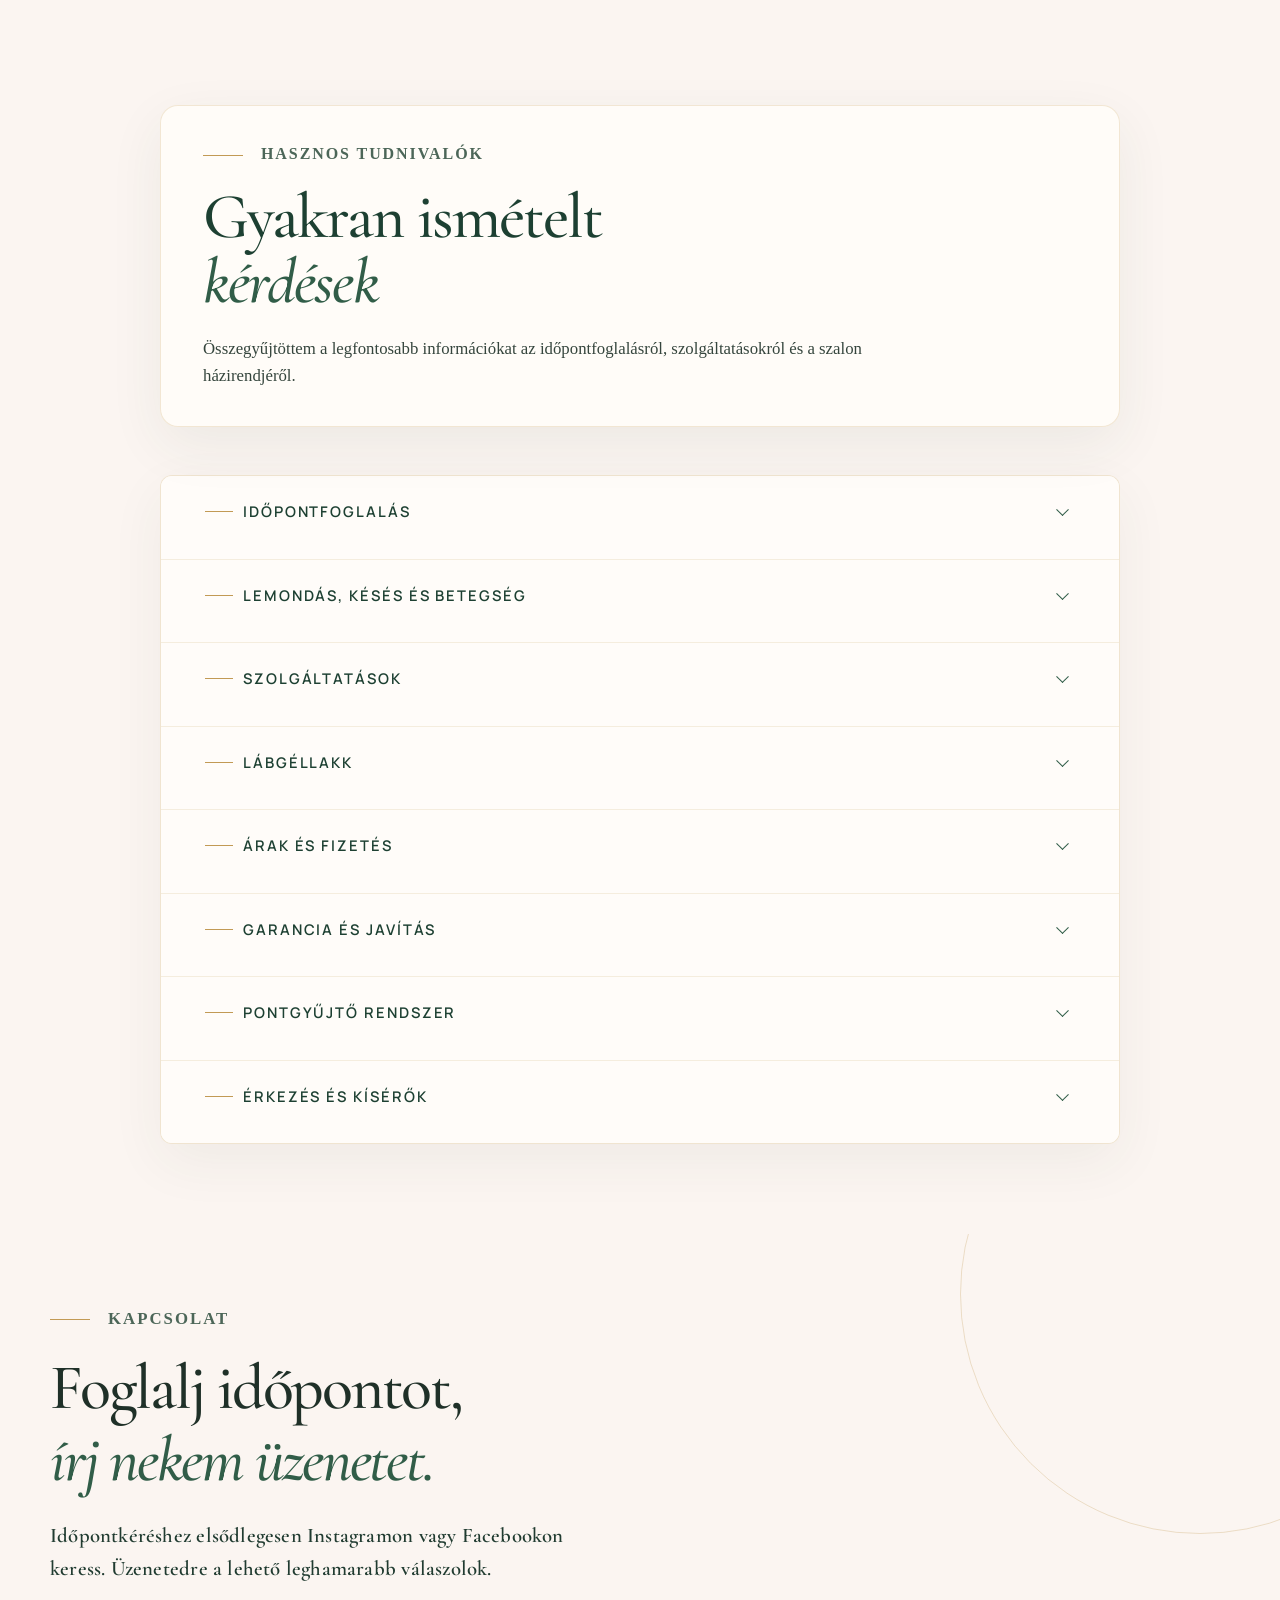
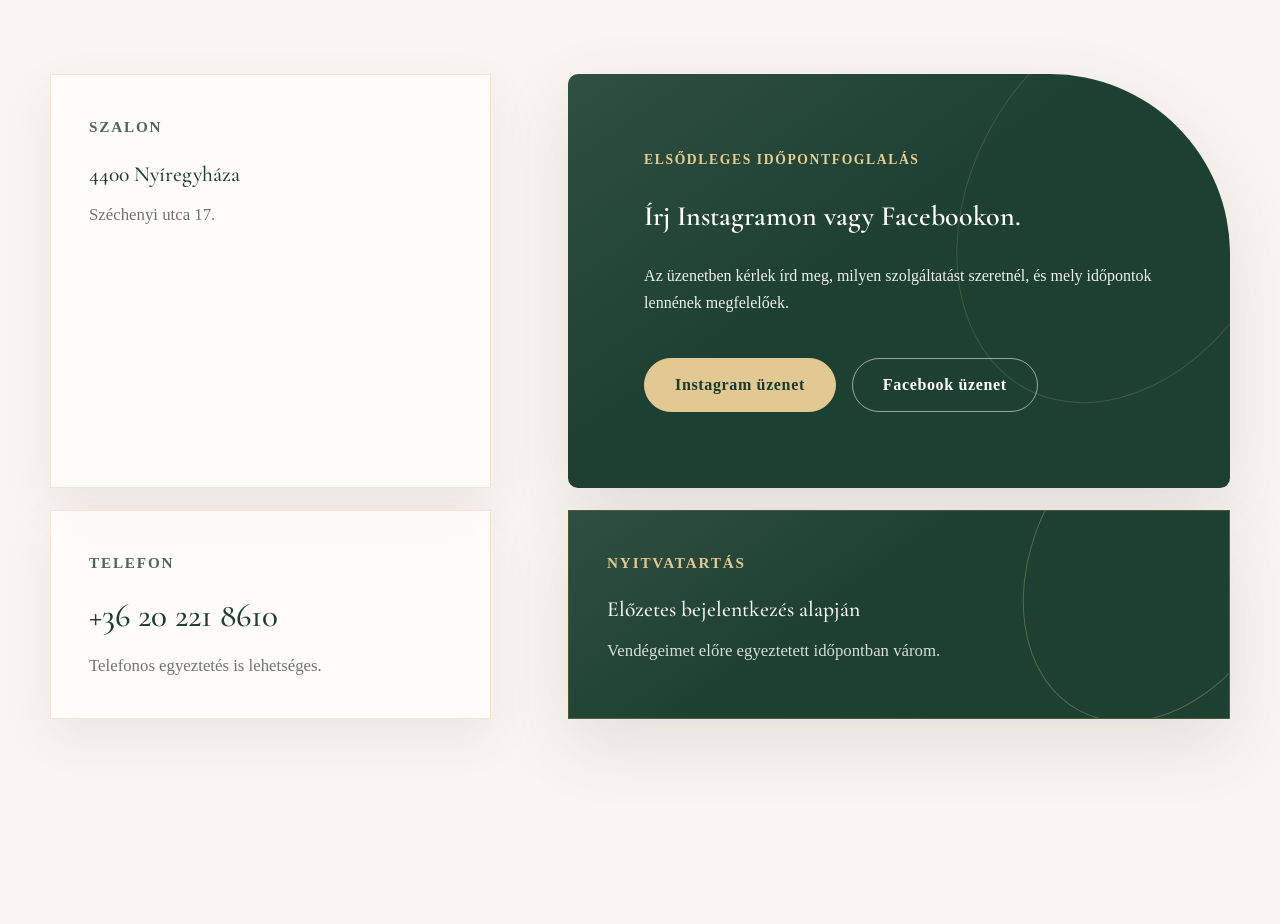
==== commit 16437d10: "S/M/L méretárak HTML elrendezésének javítása" ====
--- a/index.html
+++ b/index.html
@@ -419,7 +419,13 @@
             <span>01</span>
             <h3>Műköröm építés</h3>
         </div>
-        <strong>S: 11 000 Ft &nbsp; M: 12 000 Ft &nbsp; L: 13 000 Ft</strong>
+        
+<div class="size-prices">
+    <span><small>S</small>11 000 Ft</span>
+    <span><small>M</small>12 000 Ft</span>
+    <span><small>L</small>13 000 Ft</span>
+</div>
+
     </div>
 
     <div class="price-item">
@@ -427,7 +433,13 @@
             <span>02</span>
             <h3>Műköröm töltés</h3>
         </div>
-        <strong>S: 10 000 Ft &nbsp; M: 11 000 Ft &nbsp; L: 12 000 Ft</strong>
+        
+<div class="size-prices">
+    <span><small>S</small>10 000 Ft</span>
+    <span><small>M</small>11 000 Ft</span>
+    <span><small>L</small>12 000 Ft</span>
+</div>
+
     </div>
 
     <div class="price-item">
--- a/style.css
+++ b/style.css
@@ -1186,6 +1186,19 @@
     border-top: 1px solid rgba(194, 154, 85, 0.32);
 }
 
+/* S/M/L méretárak megjelenítése */
+.price-list .price-item:nth-child(-n+2) strong {
+    font-size: clamp(12px, 0.85vw, 15px);
+    font-weight: 600;
+    letter-spacing: 0;
+    white-space: nowrap;
+}
+
+.price-list .price-item:nth-child(-n+2) {
+    gap: 12px;
+}
+
+
 .price-item {
     position: relative;
     width: 100%;
@@ -5861,4 +5874,4 @@
 .faq-group[open] > .faq-category::before {
     width: 36px !important;
     transition: width 220ms ease;
-}+}
--- a/style.css
+++ b/style.css
@@ -1186,6 +1186,19 @@
     border-top: 1px solid rgba(194, 154, 85, 0.32);
 }
 
+/* S/M/L méretárak megjelenítése */
+.price-list .price-item:nth-child(-n+2) strong {
+    font-size: clamp(12px, 0.85vw, 15px);
+    font-weight: 600;
+    letter-spacing: 0;
+    white-space: nowrap;
+}
+
+.price-list .price-item:nth-child(-n+2) {
+    gap: 12px;
+}
+
+
 .price-item {
     position: relative;
     width: 100%;
@@ -5861,4 +5874,4 @@
 .faq-group[open] > .faq-category::before {
     width: 36px !important;
     transition: width 220ms ease;
-}+}
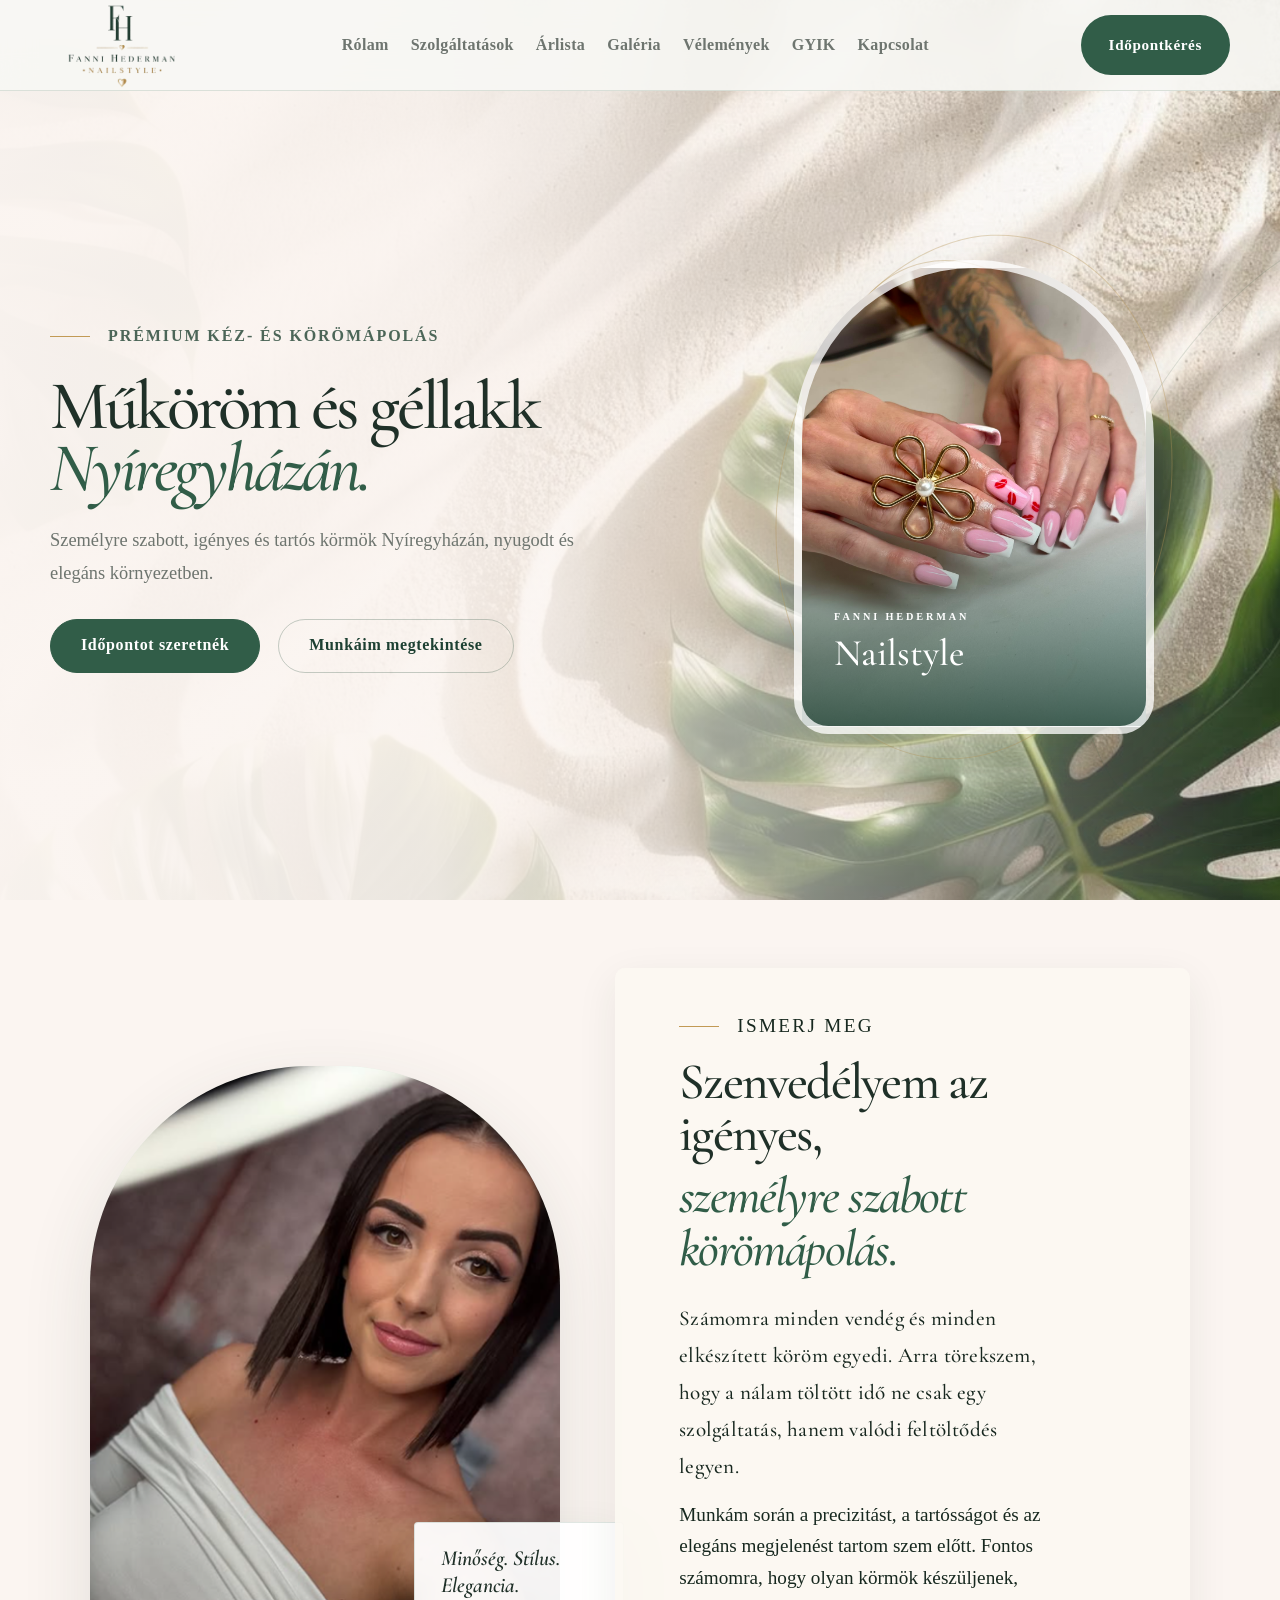
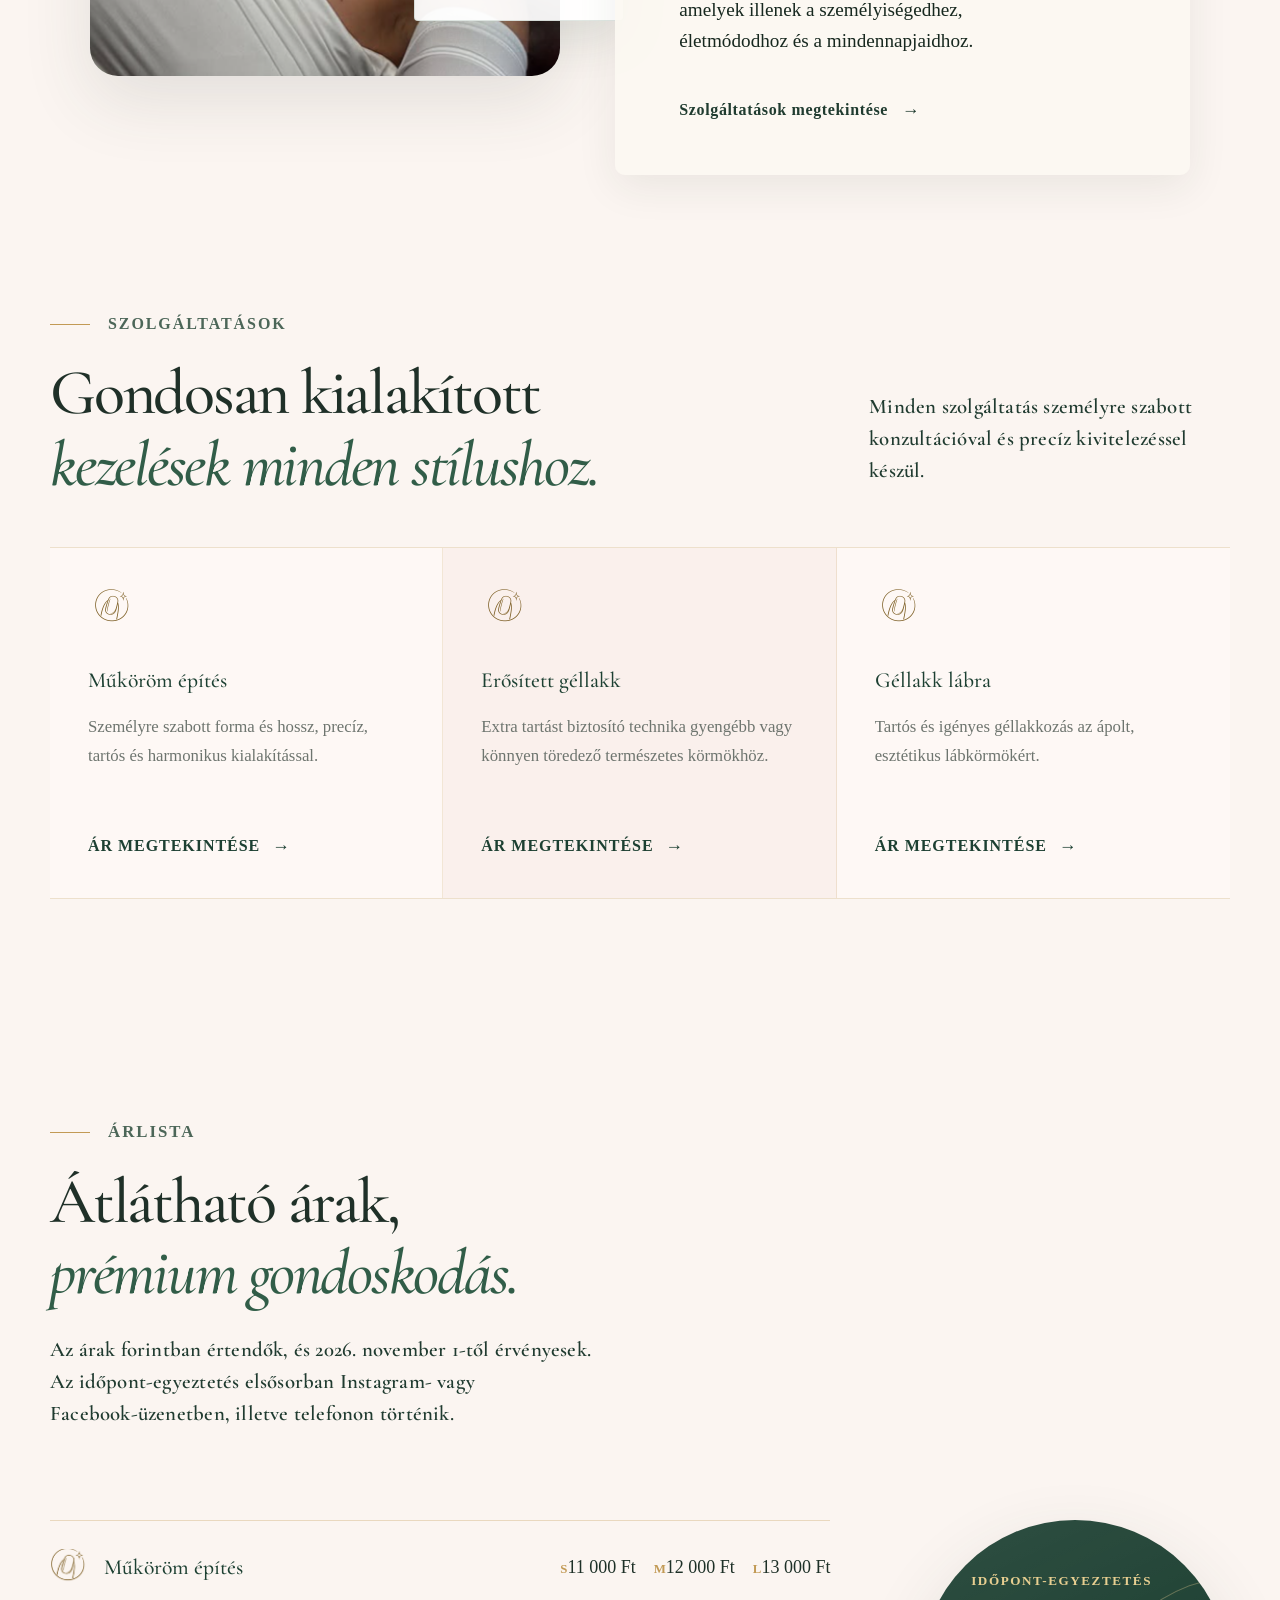
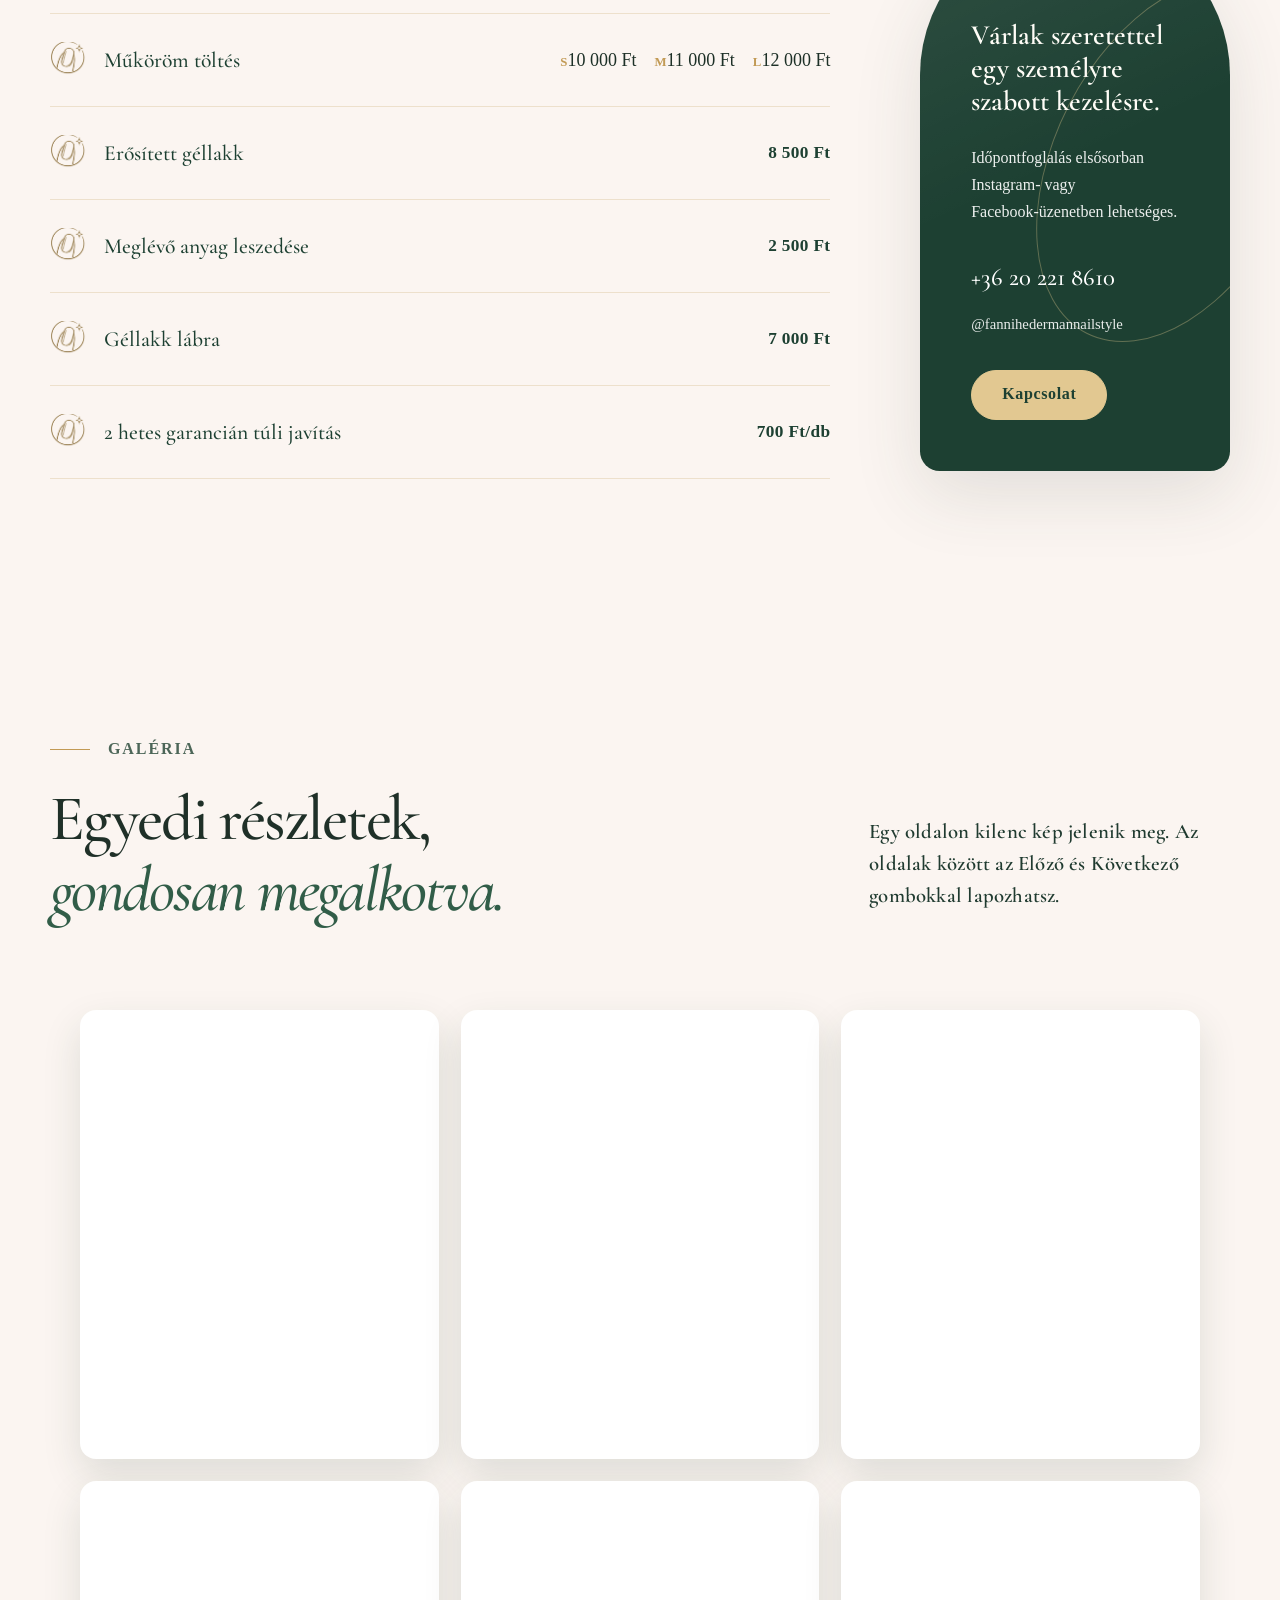
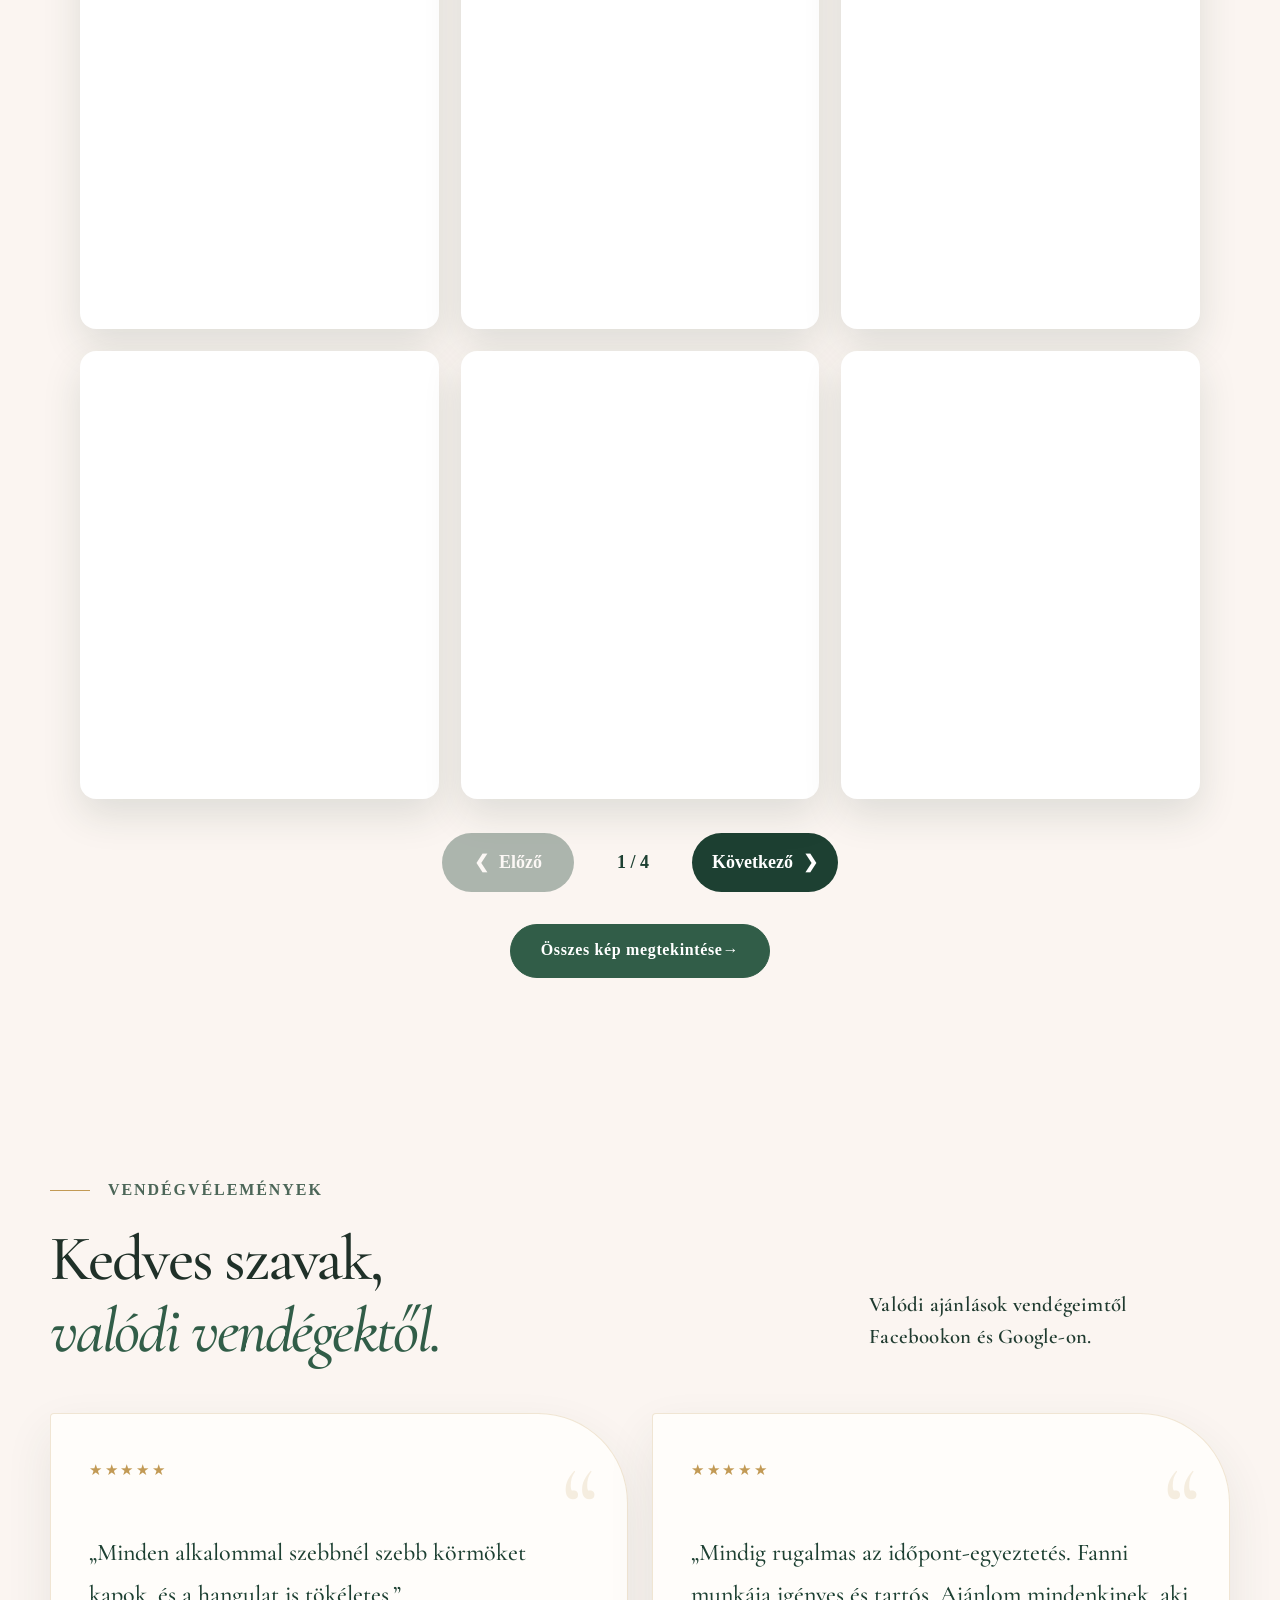
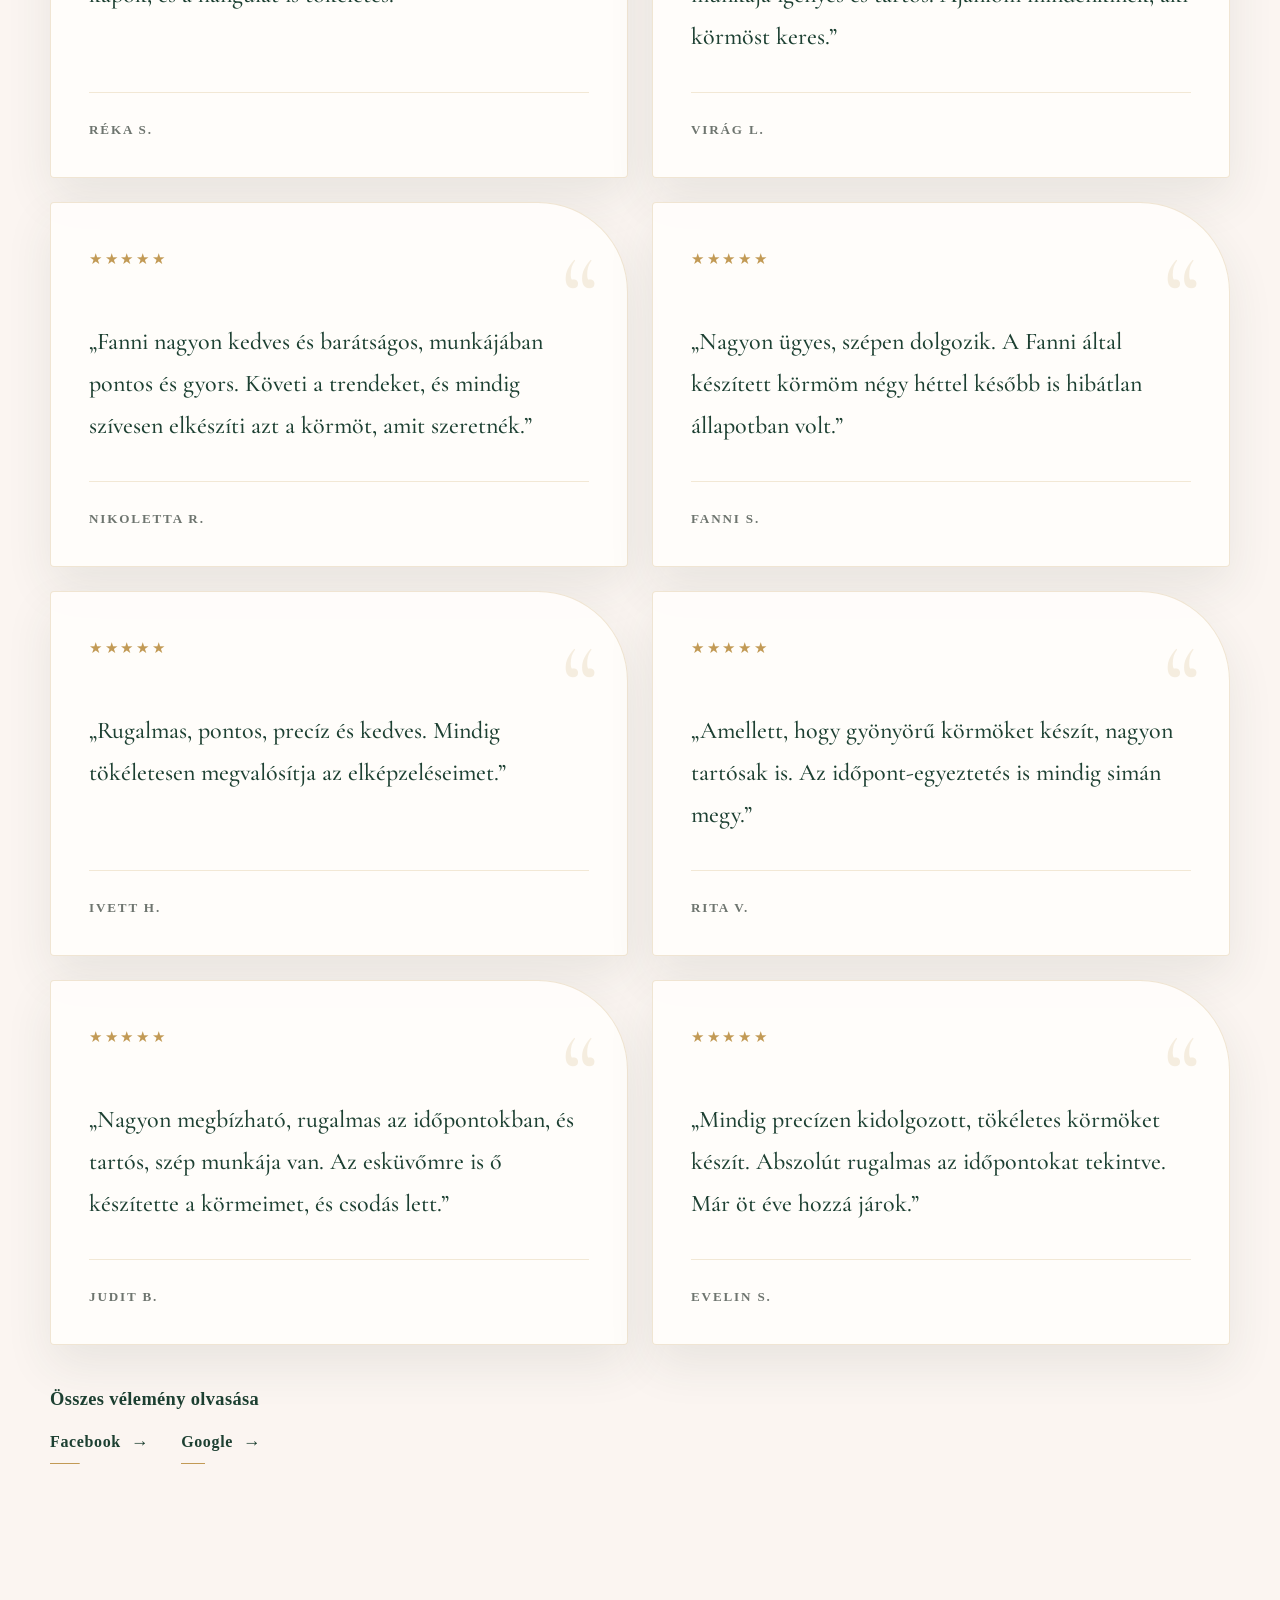
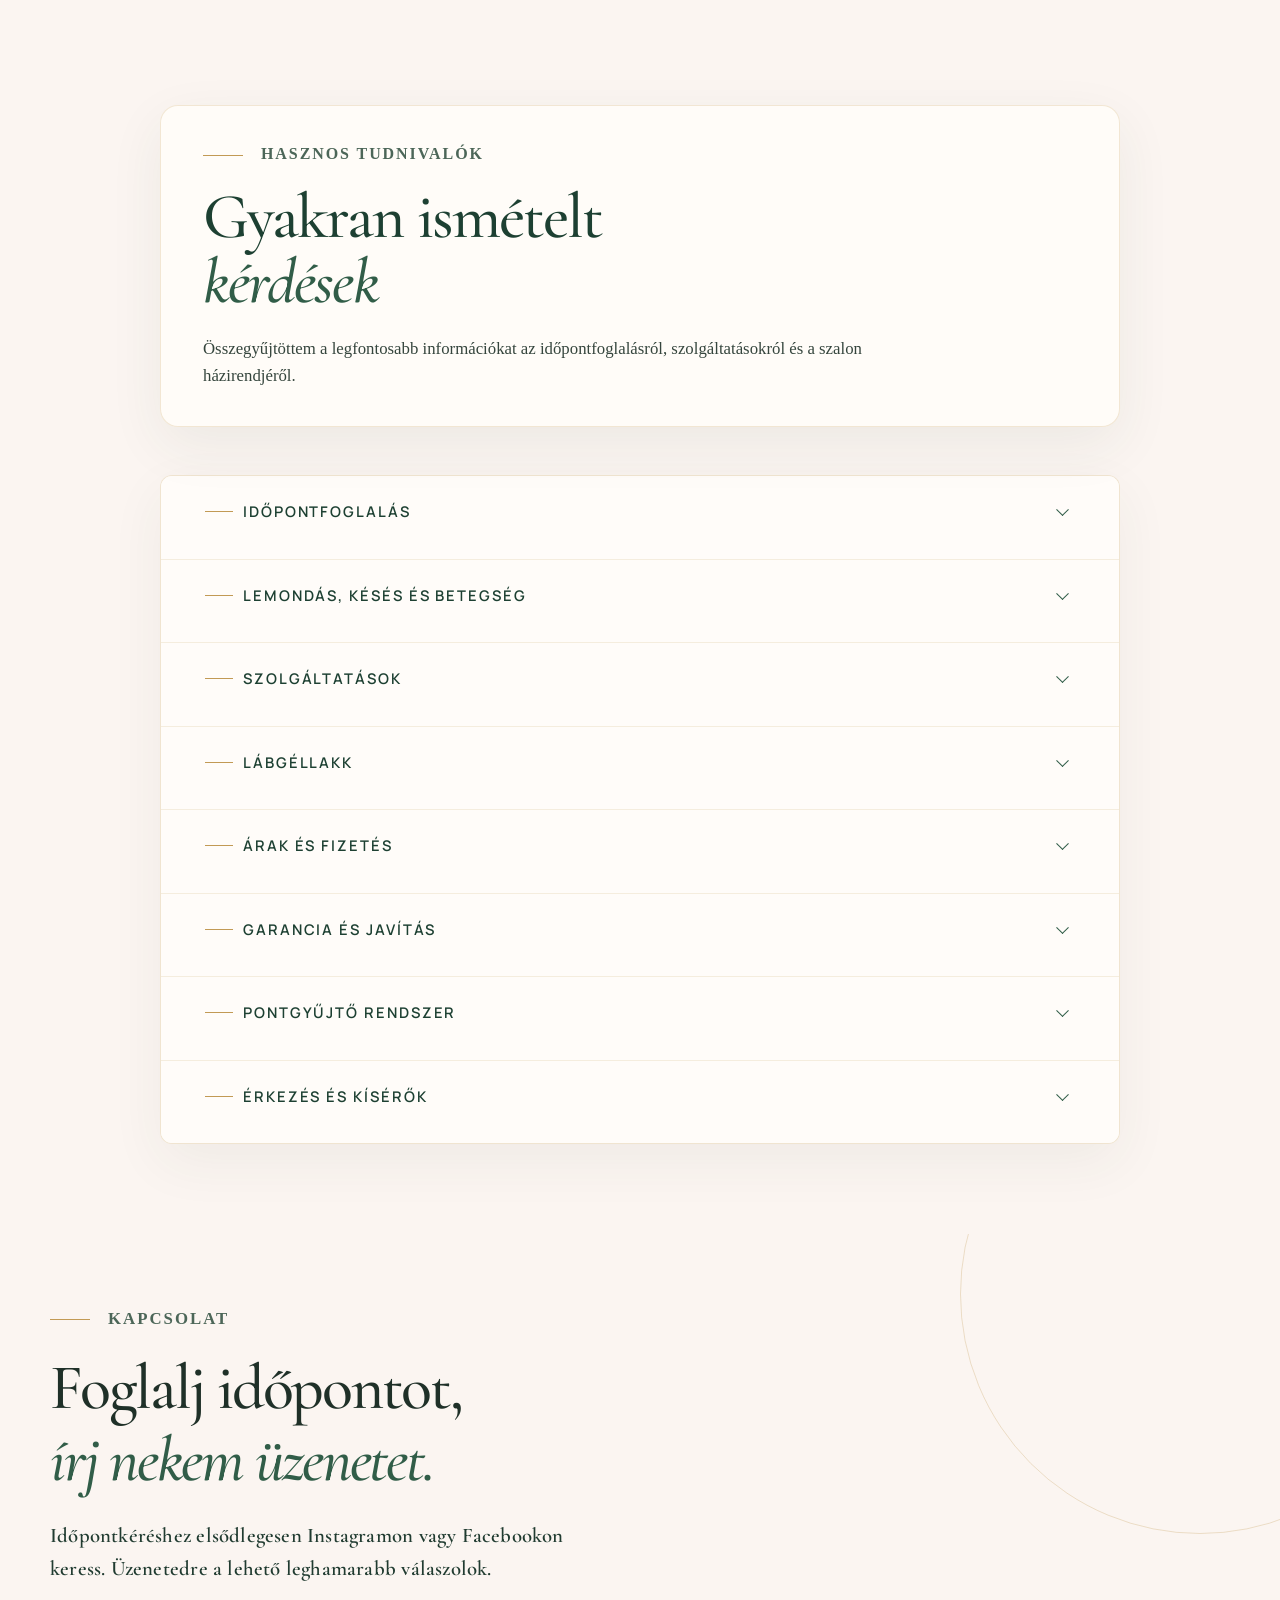
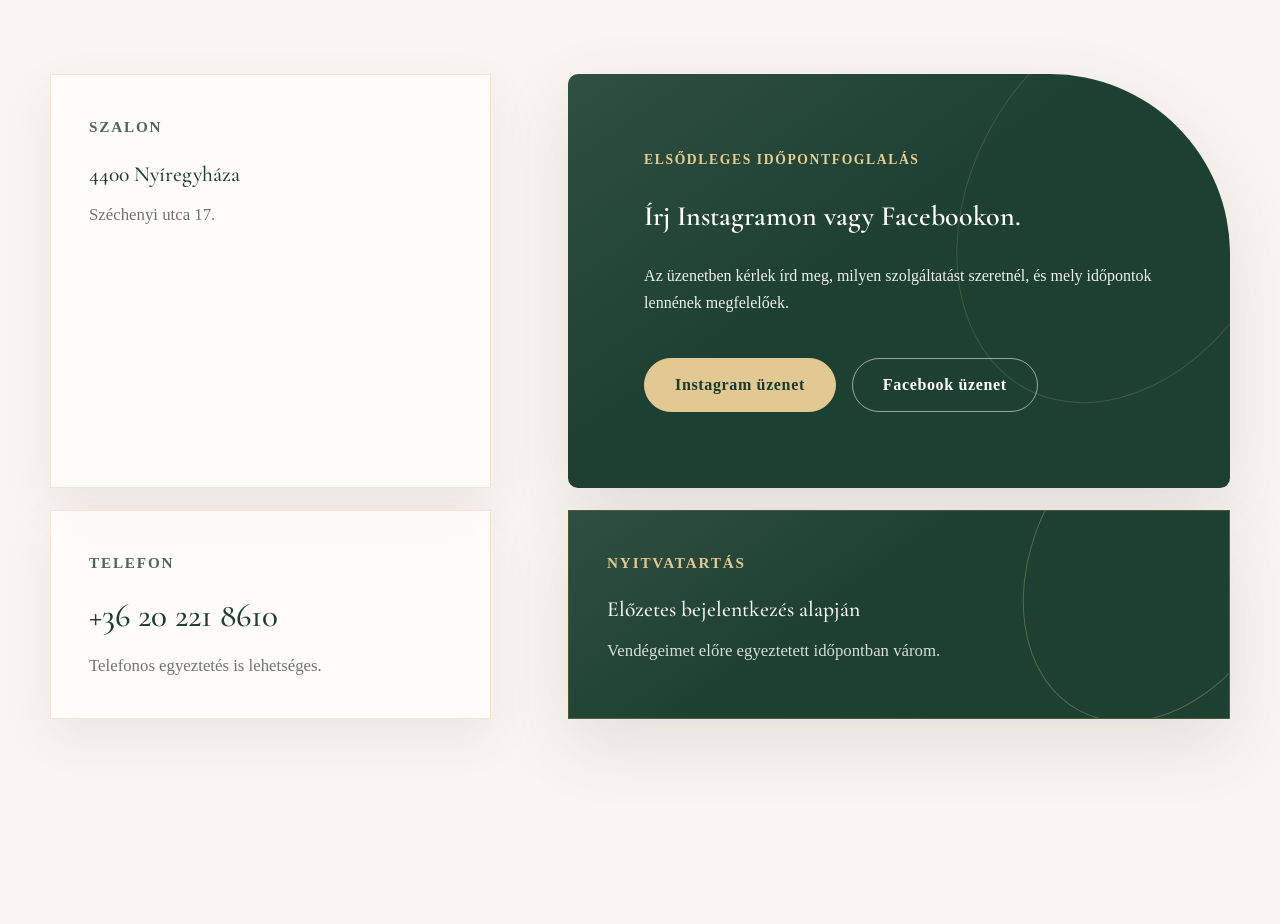
==== commit 1a2ac8ad: "Javítás" ====
--- a/index.html
+++ b/index.html
@@ -421,9 +421,10 @@
         </div>
         
 <div class="size-prices">
-    <span><small>S</small>11 000 Ft</span>
-    <span><small>M</small>12 000 Ft</span>
-    <span><small>L</small>13 000 Ft</span>
+    
+<div class="size-price"><small>S</small>11 000 Ft</div>
+<div class="size-price"><small>M</small>12 000 Ft</div>
+<div class="size-price"><small>L</small>13 000 Ft</div>
 </div>
 
     </div>
@@ -435,9 +436,10 @@
         </div>
         
 <div class="size-prices">
-    <span><small>S</small>10 000 Ft</span>
-    <span><small>M</small>11 000 Ft</span>
-    <span><small>L</small>12 000 Ft</span>
+    
+<div class="size-price"><small>S</small>10 000 Ft</div>
+<div class="size-price"><small>M</small>11 000 Ft</div>
+<div class="size-price"><small>L</small>12 000 Ft</div>
 </div>
 
     </div>
--- a/style.css
+++ b/style.css
@@ -1186,13 +1186,54 @@
     border-top: 1px solid rgba(194, 154, 85, 0.32);
 }
 
-/* S/M/L méretárak megjelenítése */
-.price-list .price-item:nth-child(-n+2) strong {
-    font-size: clamp(12px, 0.85vw, 15px);
+
+/* S/M/L méretárak */
+.price-list .price-item:has(.size-prices) {
+    align-items: center;
+    gap: 16px;
+}
+
+.size-prices {
+    display: grid;
+    grid-template-columns: repeat(3, max-content);
+    gap: 18px;
+    flex-shrink: 0;
+}
+
+.size-prices span {
+    display: flex;
+    flex-direction: column;
+    align-items: center;
+    gap: 5px;
+    color: var(--color-green-dark);
+    font-size: 1.05rem;
     font-weight: 600;
-    letter-spacing: 0;
     white-space: nowrap;
 }
+
+.size-prices small {
+    color: var(--color-gold);
+    font-size: 0.8rem;
+    font-weight: 600;
+}
+
+@media (max-width: 1100px) {
+    .price-list .price-item:has(.size-prices) {
+        flex-direction: column;
+        align-items: flex-start;
+    }
+
+    .size-prices {
+        width: 100%;
+        grid-template-columns: repeat(3, minmax(0, 1fr));
+        gap: 8px;
+    }
+
+    .size-prices span {
+        font-size: clamp(0.8rem, 2.5vw, 1rem);
+    }
+}
+
 
 .price-list .price-item:nth-child(-n+2) {
     gap: 12px;
--- a/style.css
+++ b/style.css
@@ -1186,13 +1186,54 @@
     border-top: 1px solid rgba(194, 154, 85, 0.32);
 }
 
-/* S/M/L méretárak megjelenítése */
-.price-list .price-item:nth-child(-n+2) strong {
-    font-size: clamp(12px, 0.85vw, 15px);
+
+/* S/M/L méretárak */
+.price-list .price-item:has(.size-prices) {
+    align-items: center;
+    gap: 16px;
+}
+
+.size-prices {
+    display: grid;
+    grid-template-columns: repeat(3, max-content);
+    gap: 18px;
+    flex-shrink: 0;
+}
+
+.size-prices span {
+    display: flex;
+    flex-direction: column;
+    align-items: center;
+    gap: 5px;
+    color: var(--color-green-dark);
+    font-size: 1.05rem;
     font-weight: 600;
-    letter-spacing: 0;
     white-space: nowrap;
 }
+
+.size-prices small {
+    color: var(--color-gold);
+    font-size: 0.8rem;
+    font-weight: 600;
+}
+
+@media (max-width: 1100px) {
+    .price-list .price-item:has(.size-prices) {
+        flex-direction: column;
+        align-items: flex-start;
+    }
+
+    .size-prices {
+        width: 100%;
+        grid-template-columns: repeat(3, minmax(0, 1fr));
+        gap: 8px;
+    }
+
+    .size-prices span {
+        font-size: clamp(0.8rem, 2.5vw, 1rem);
+    }
+}
+
 
 .price-list .price-item:nth-child(-n+2) {
     gap: 12px;
